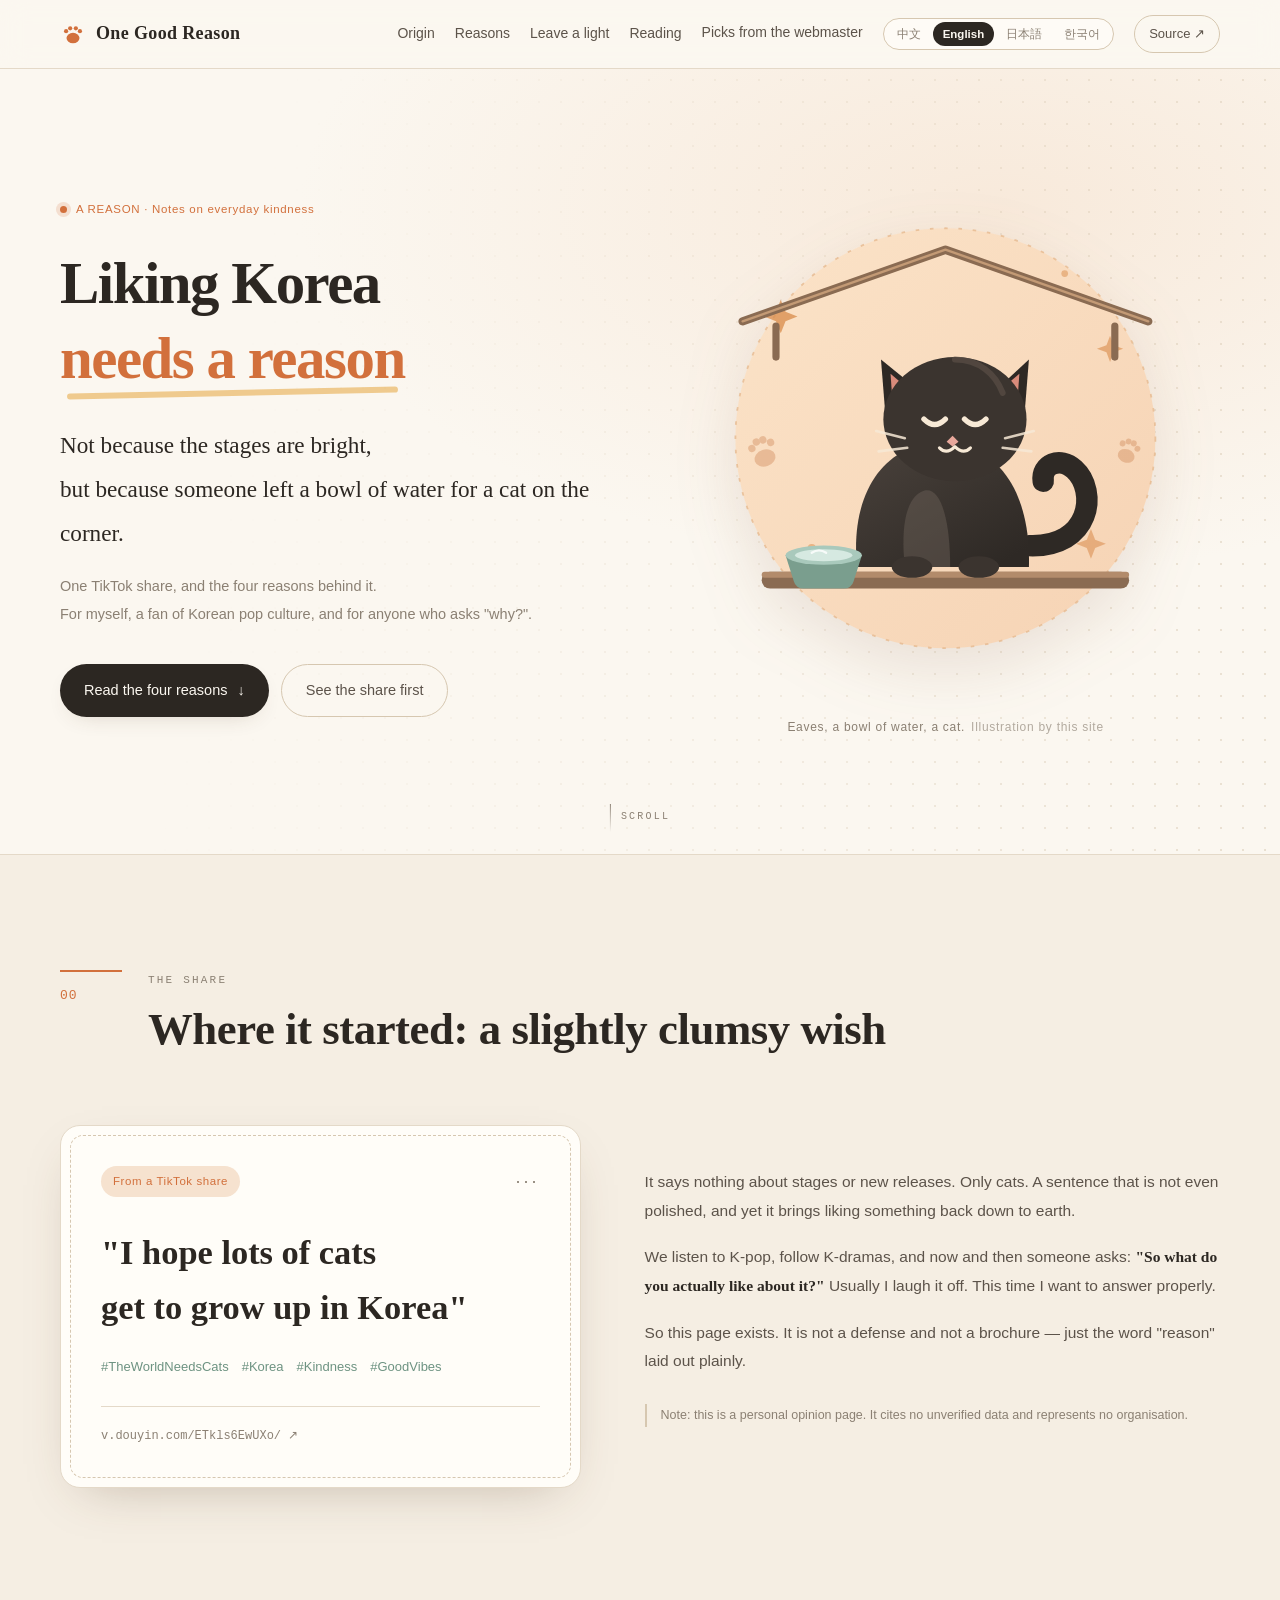
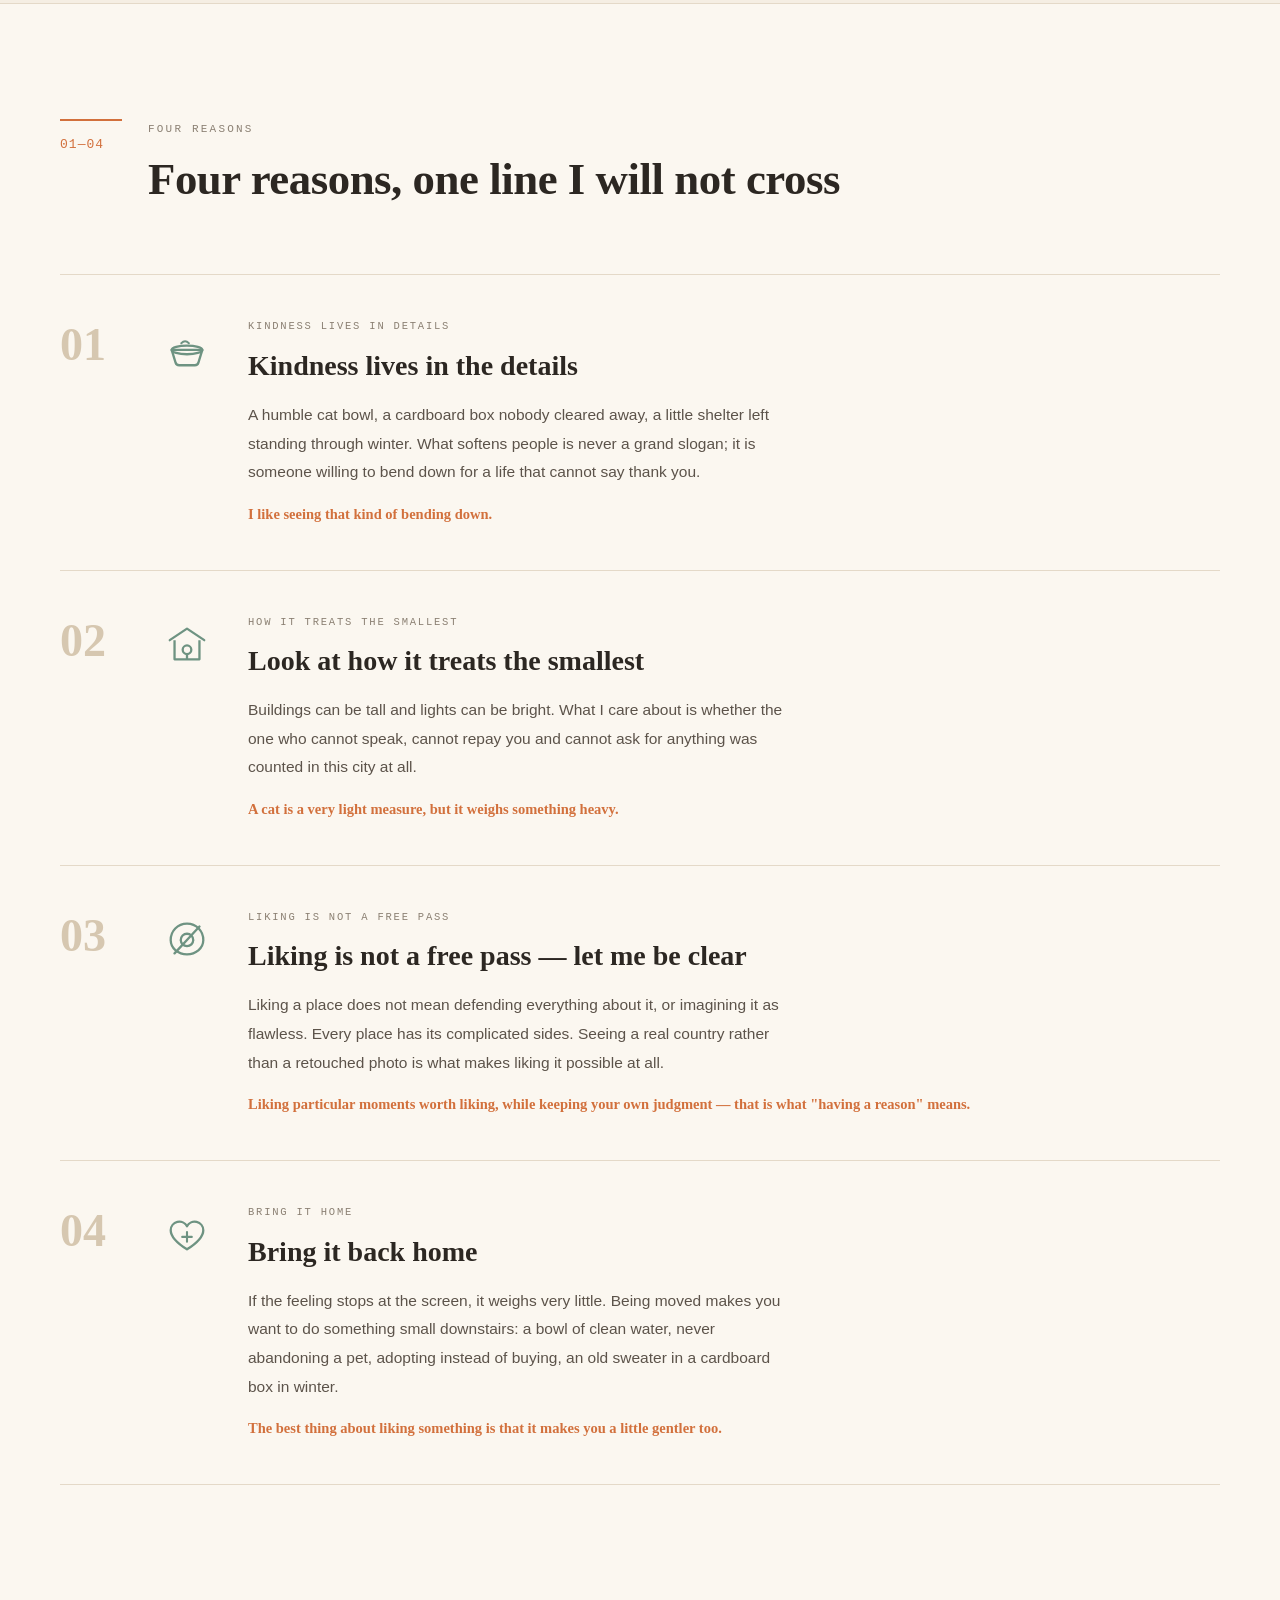
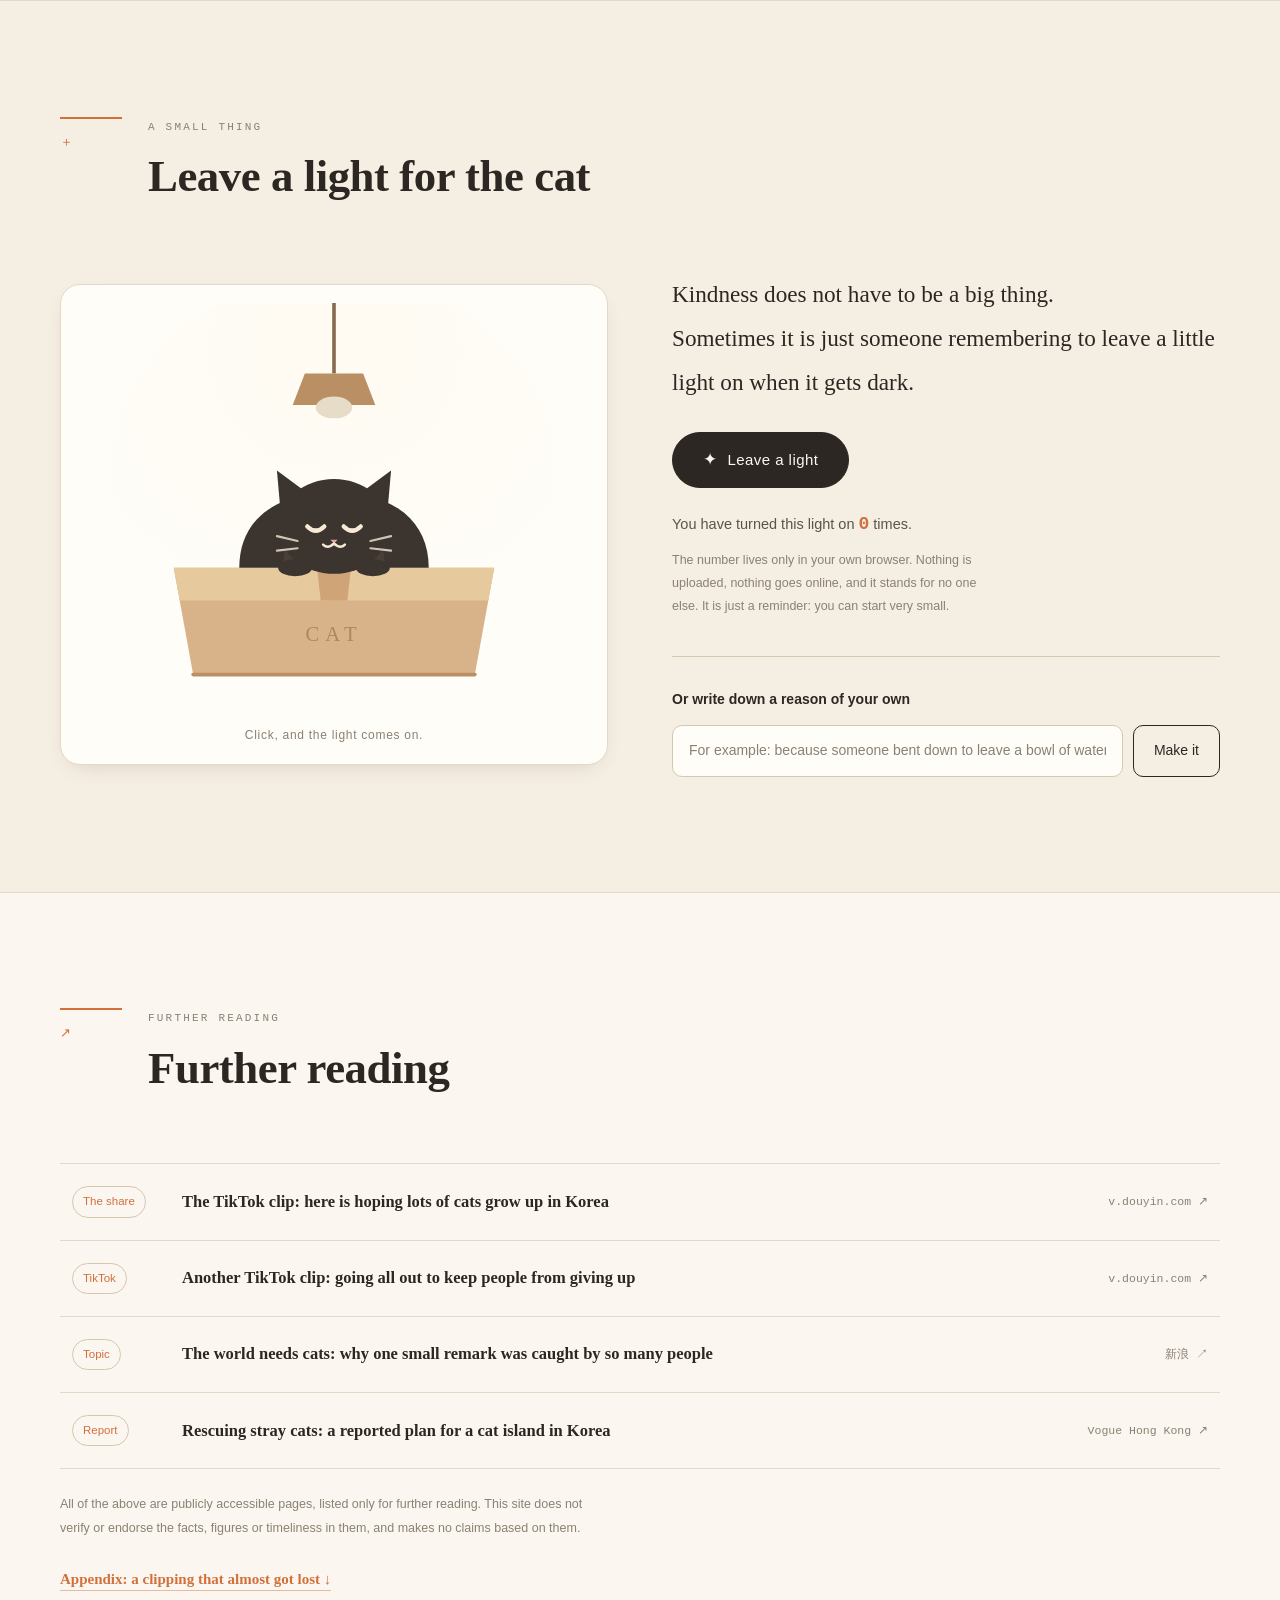
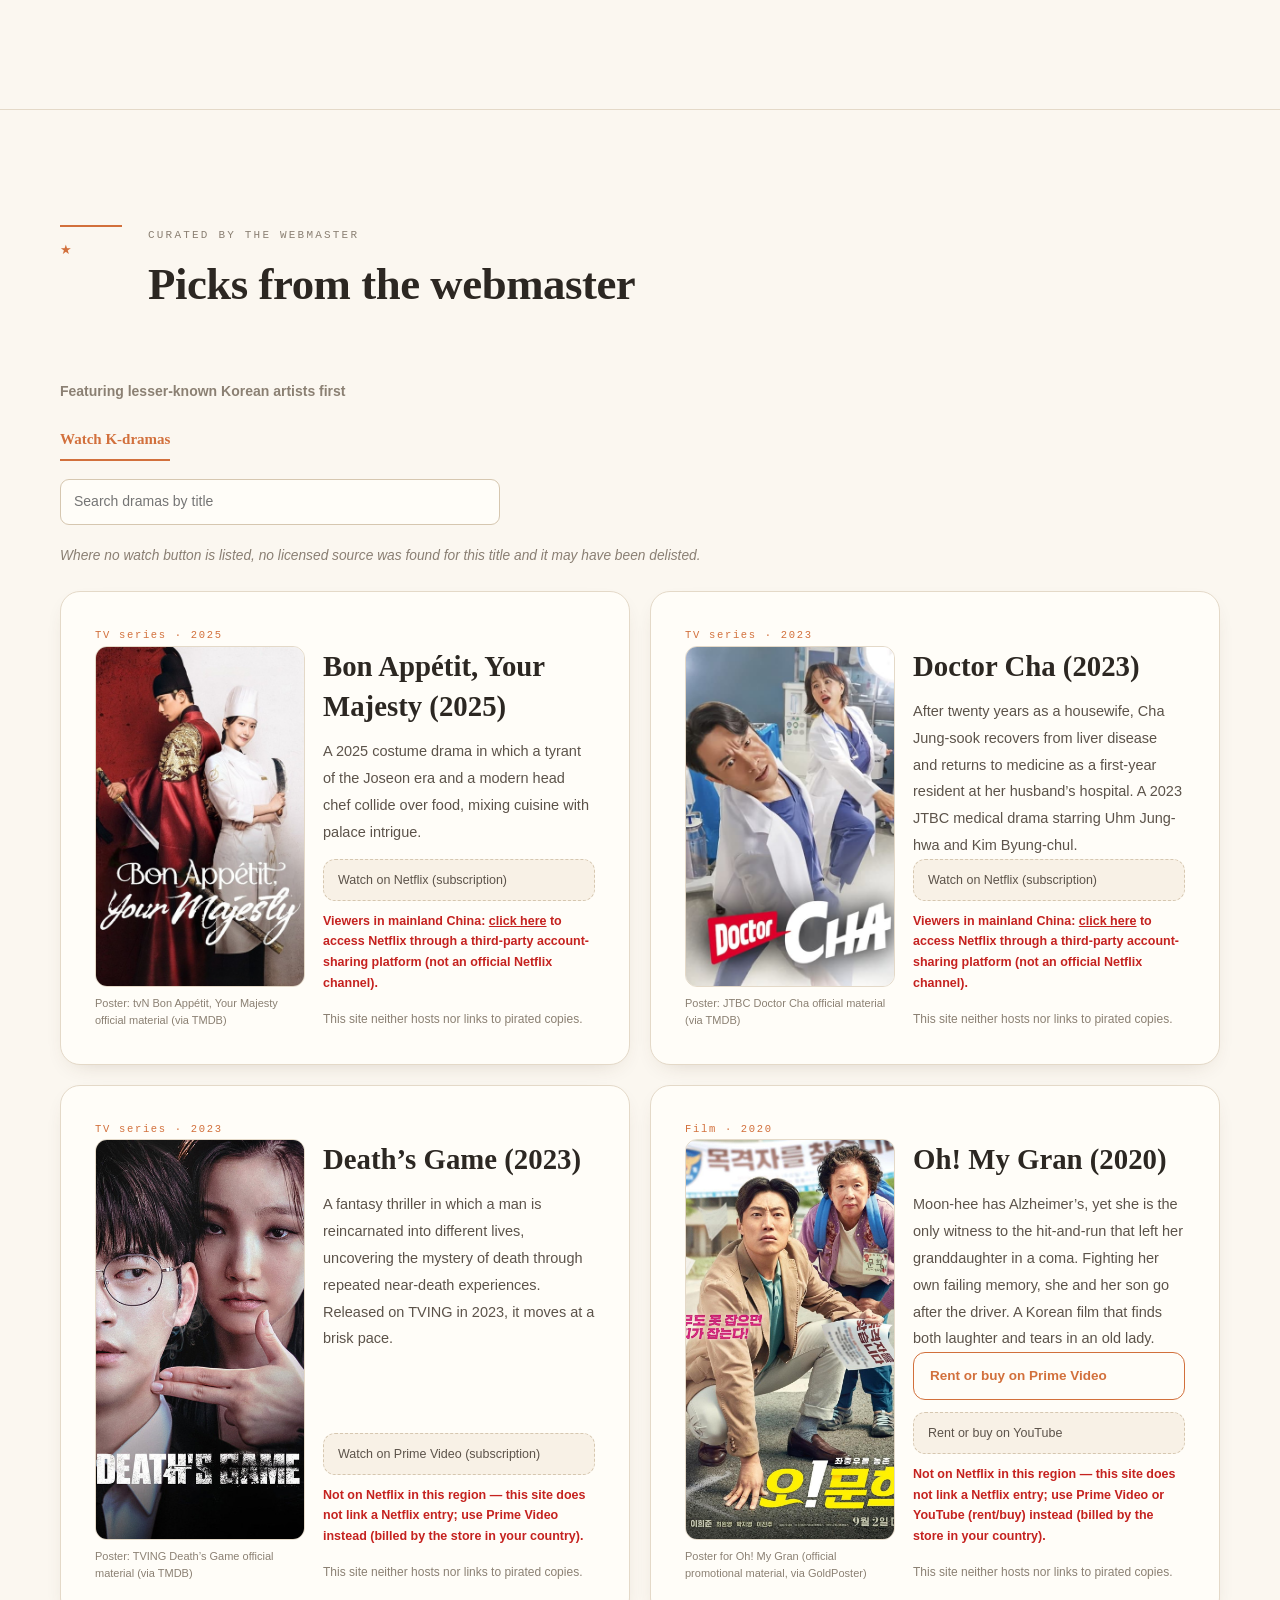
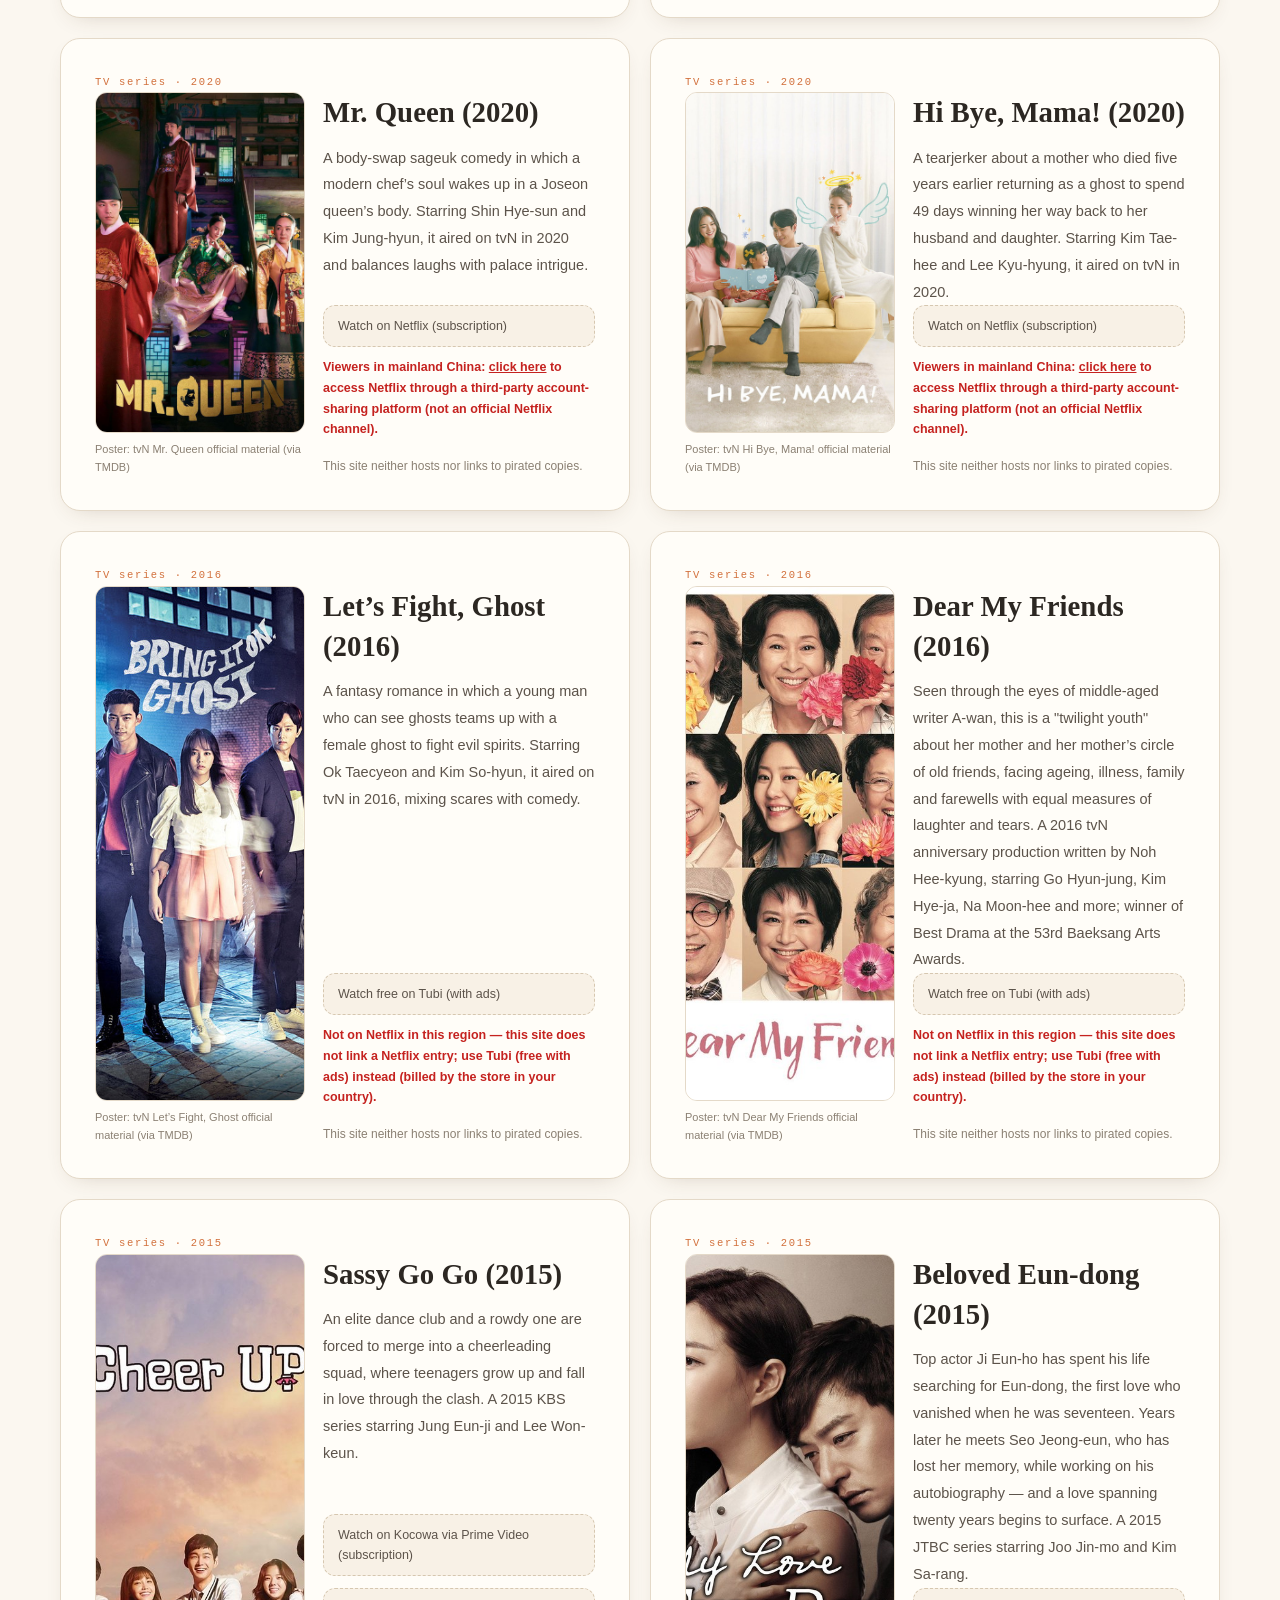
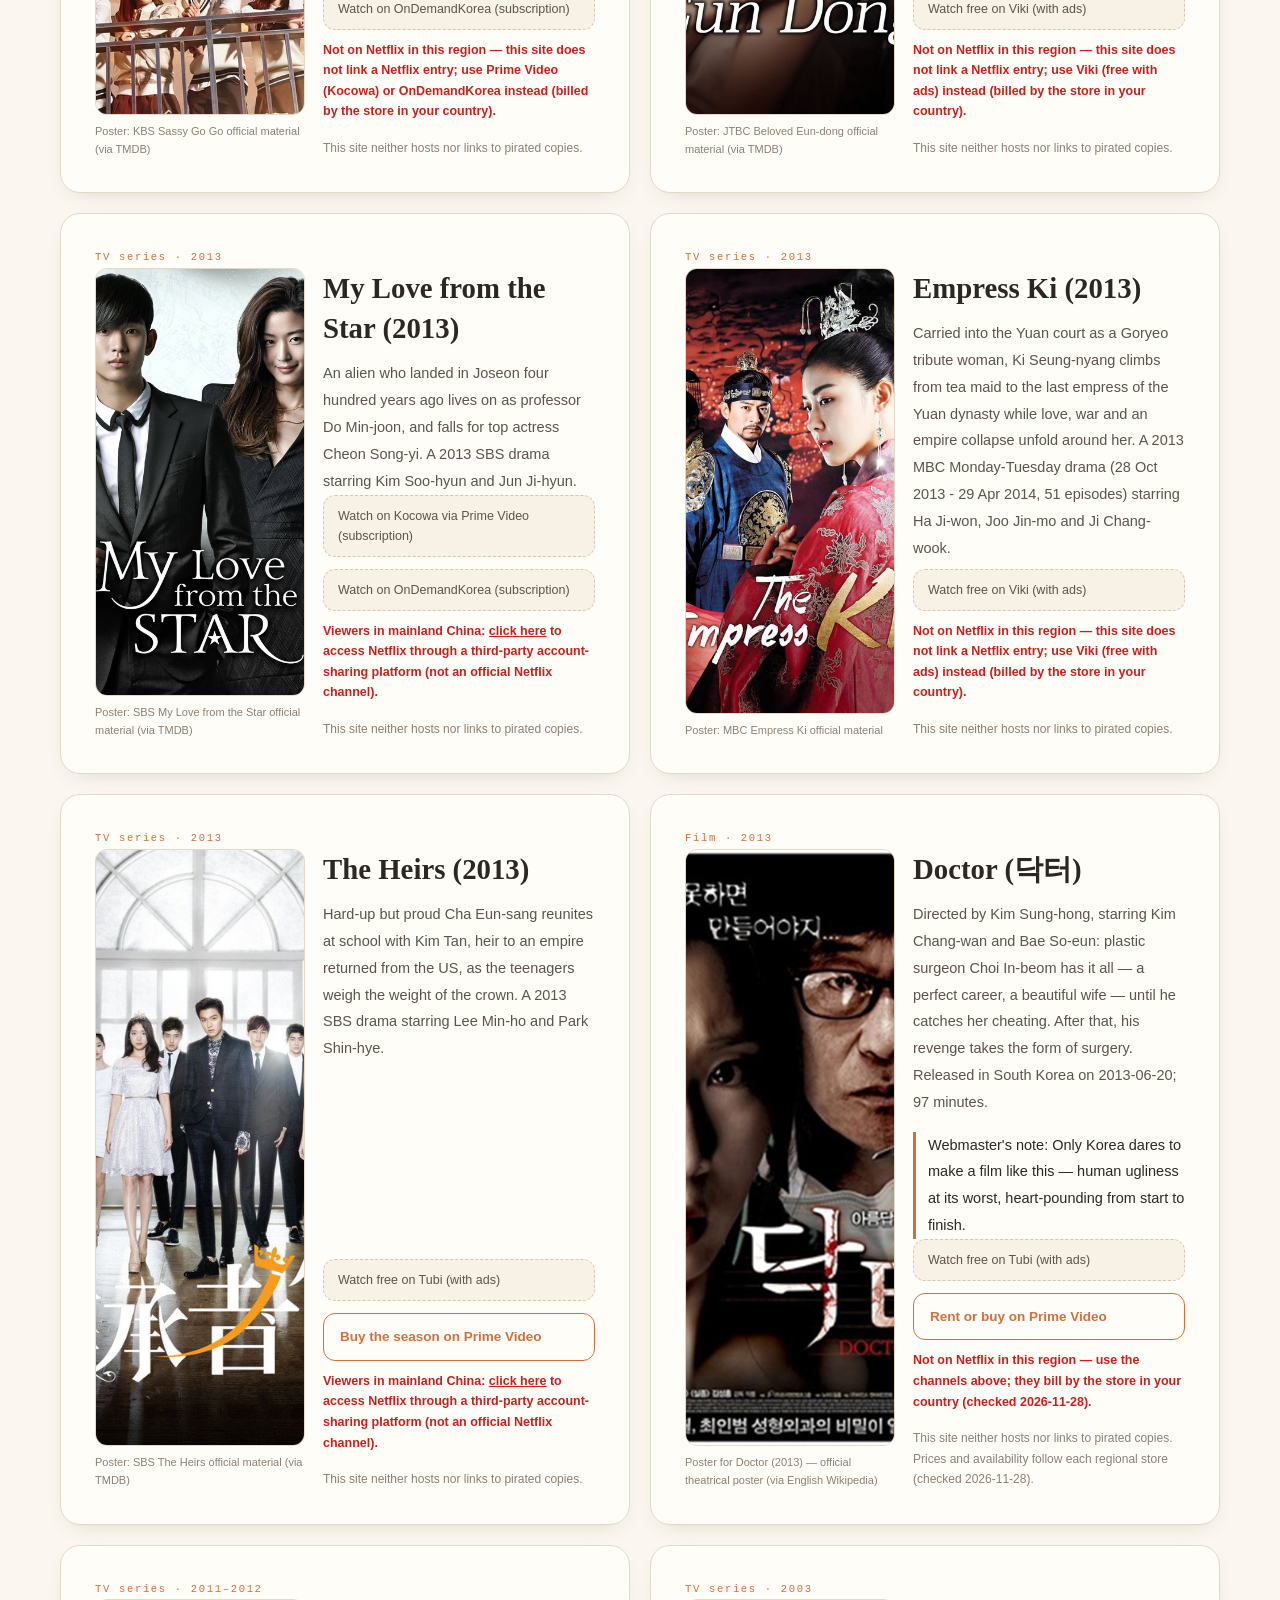
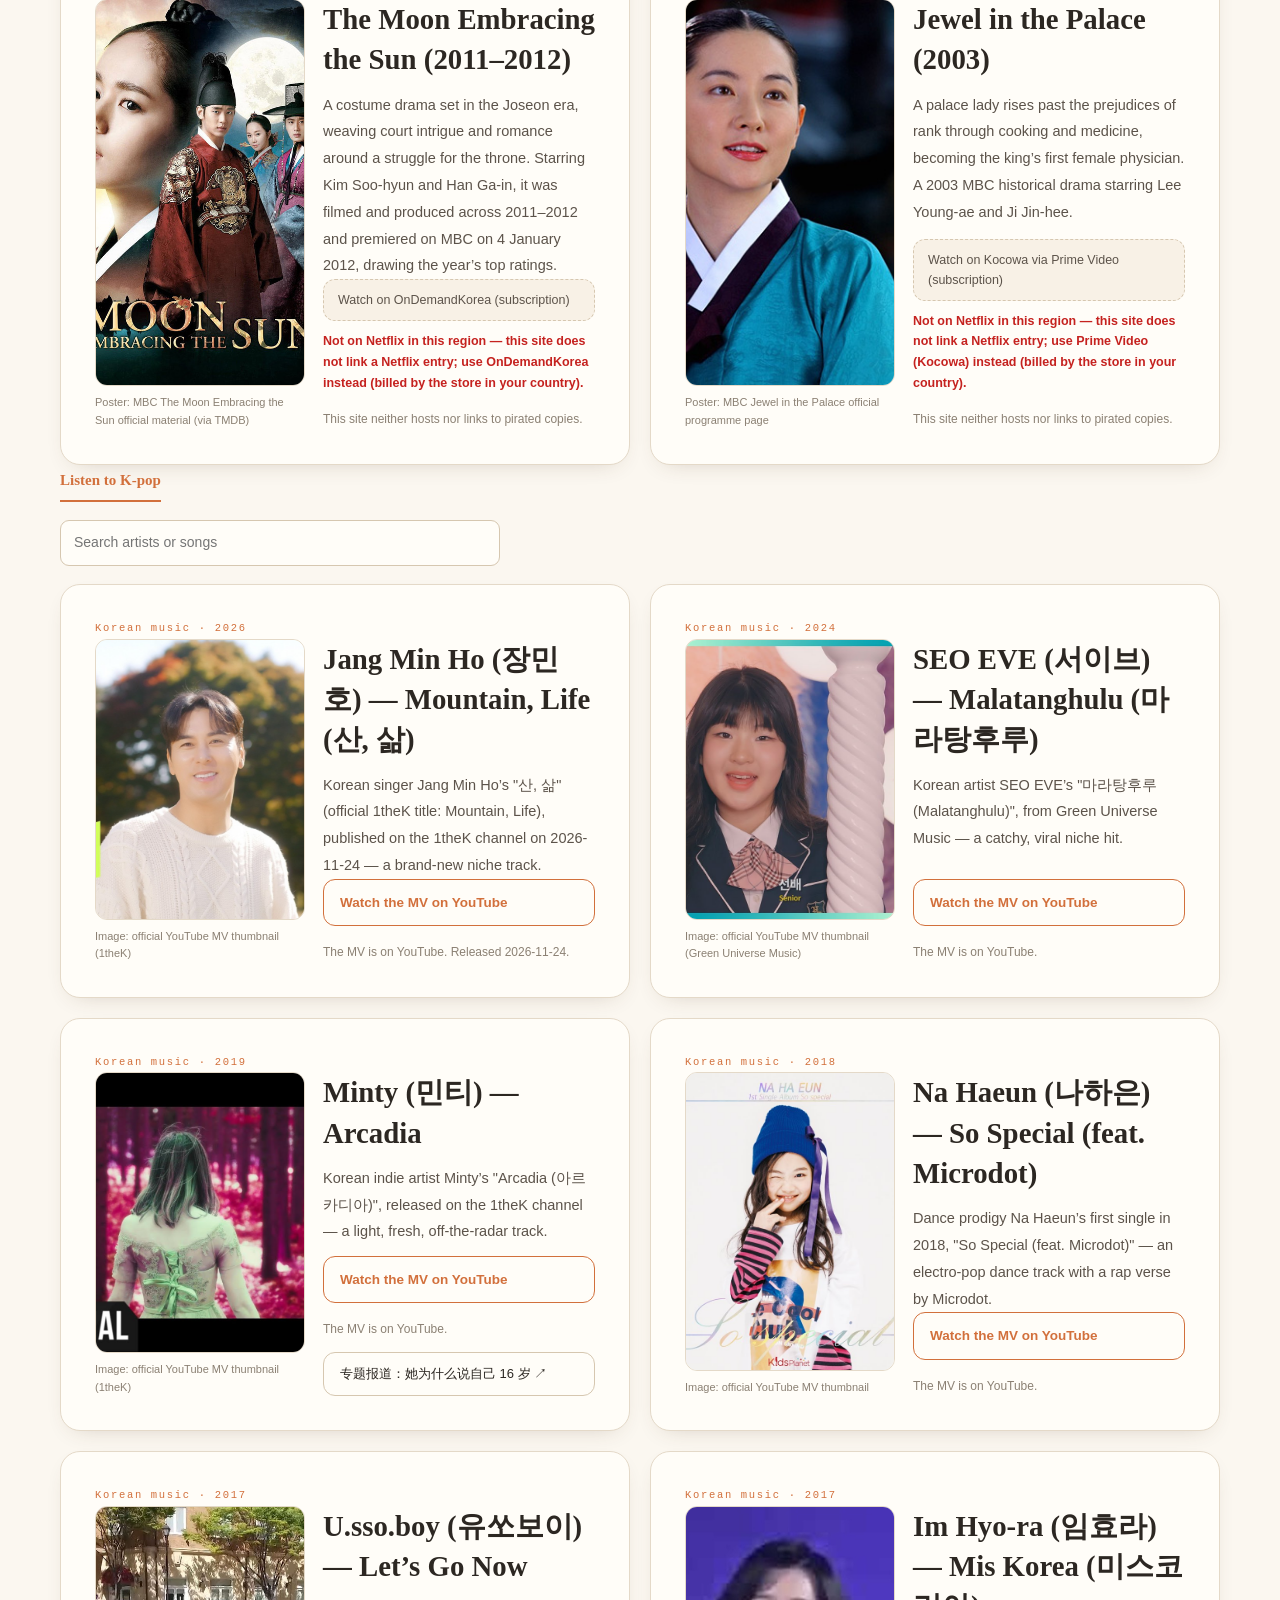
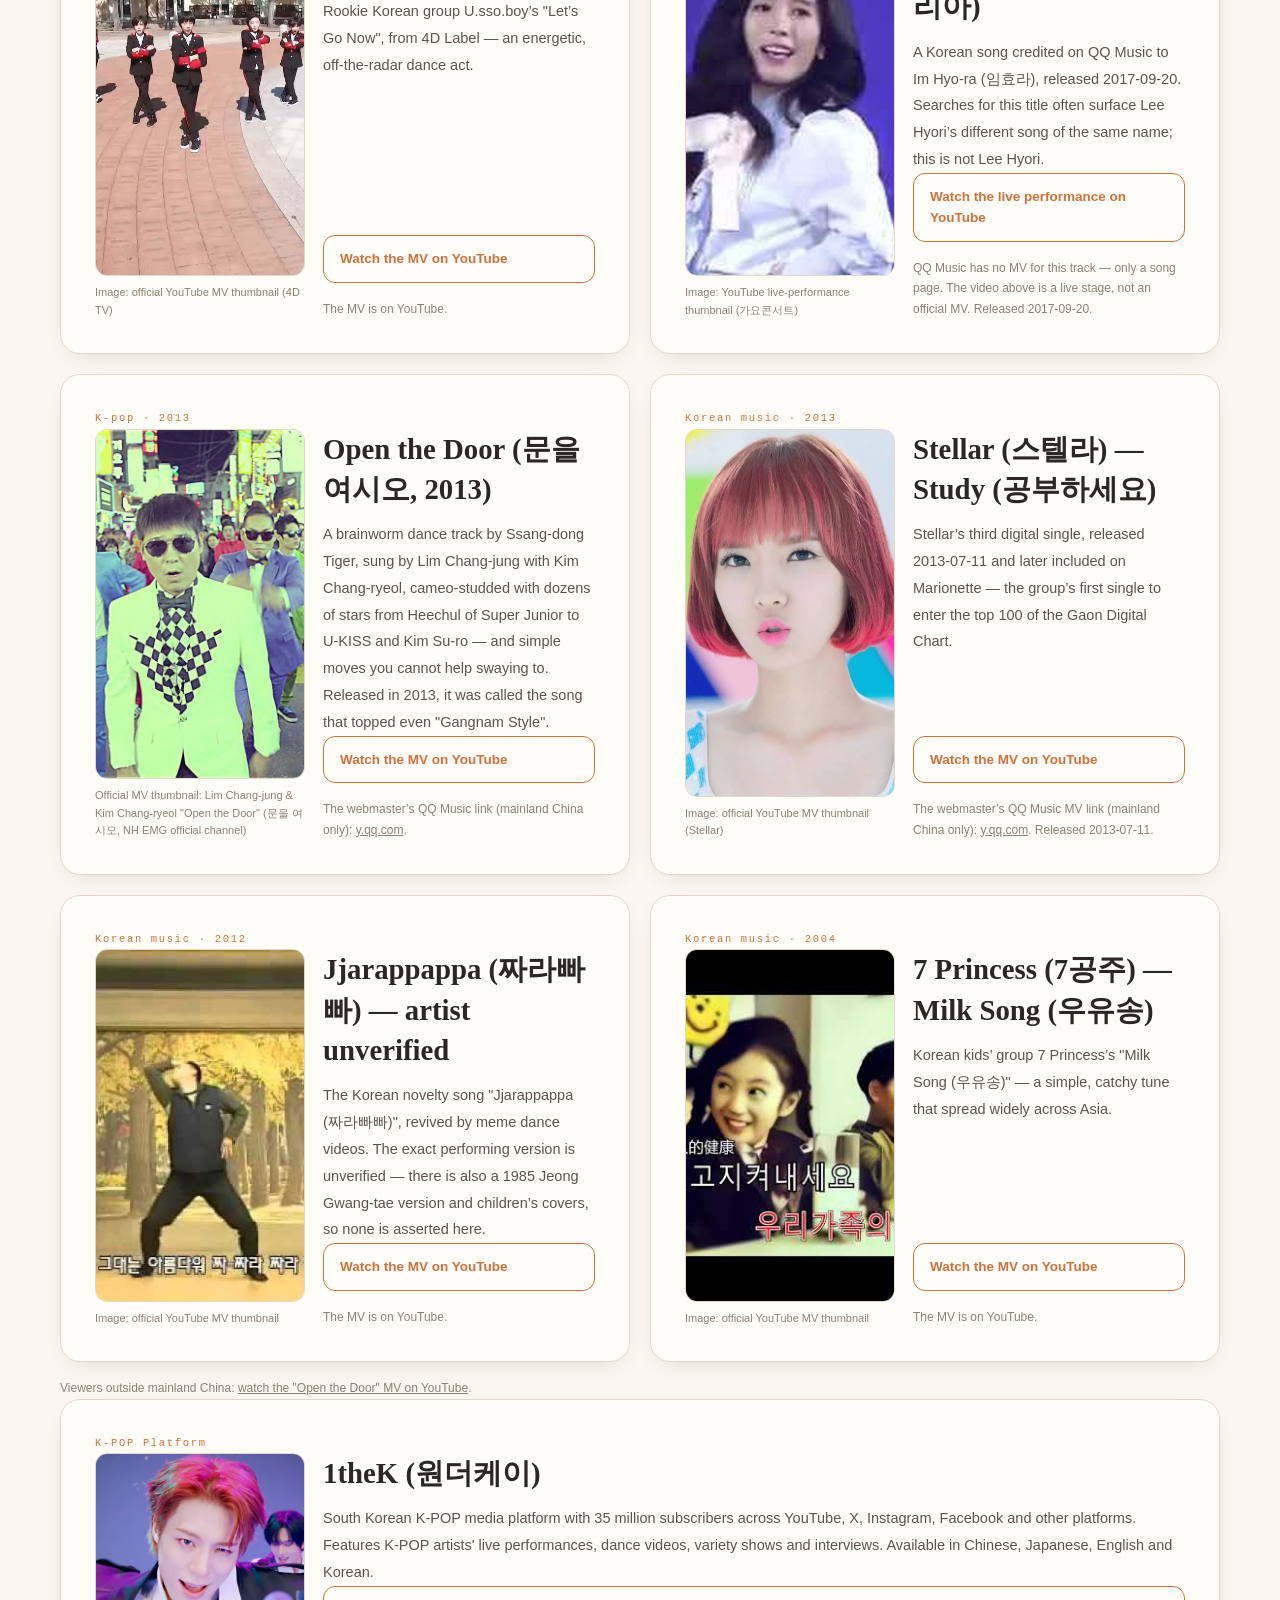
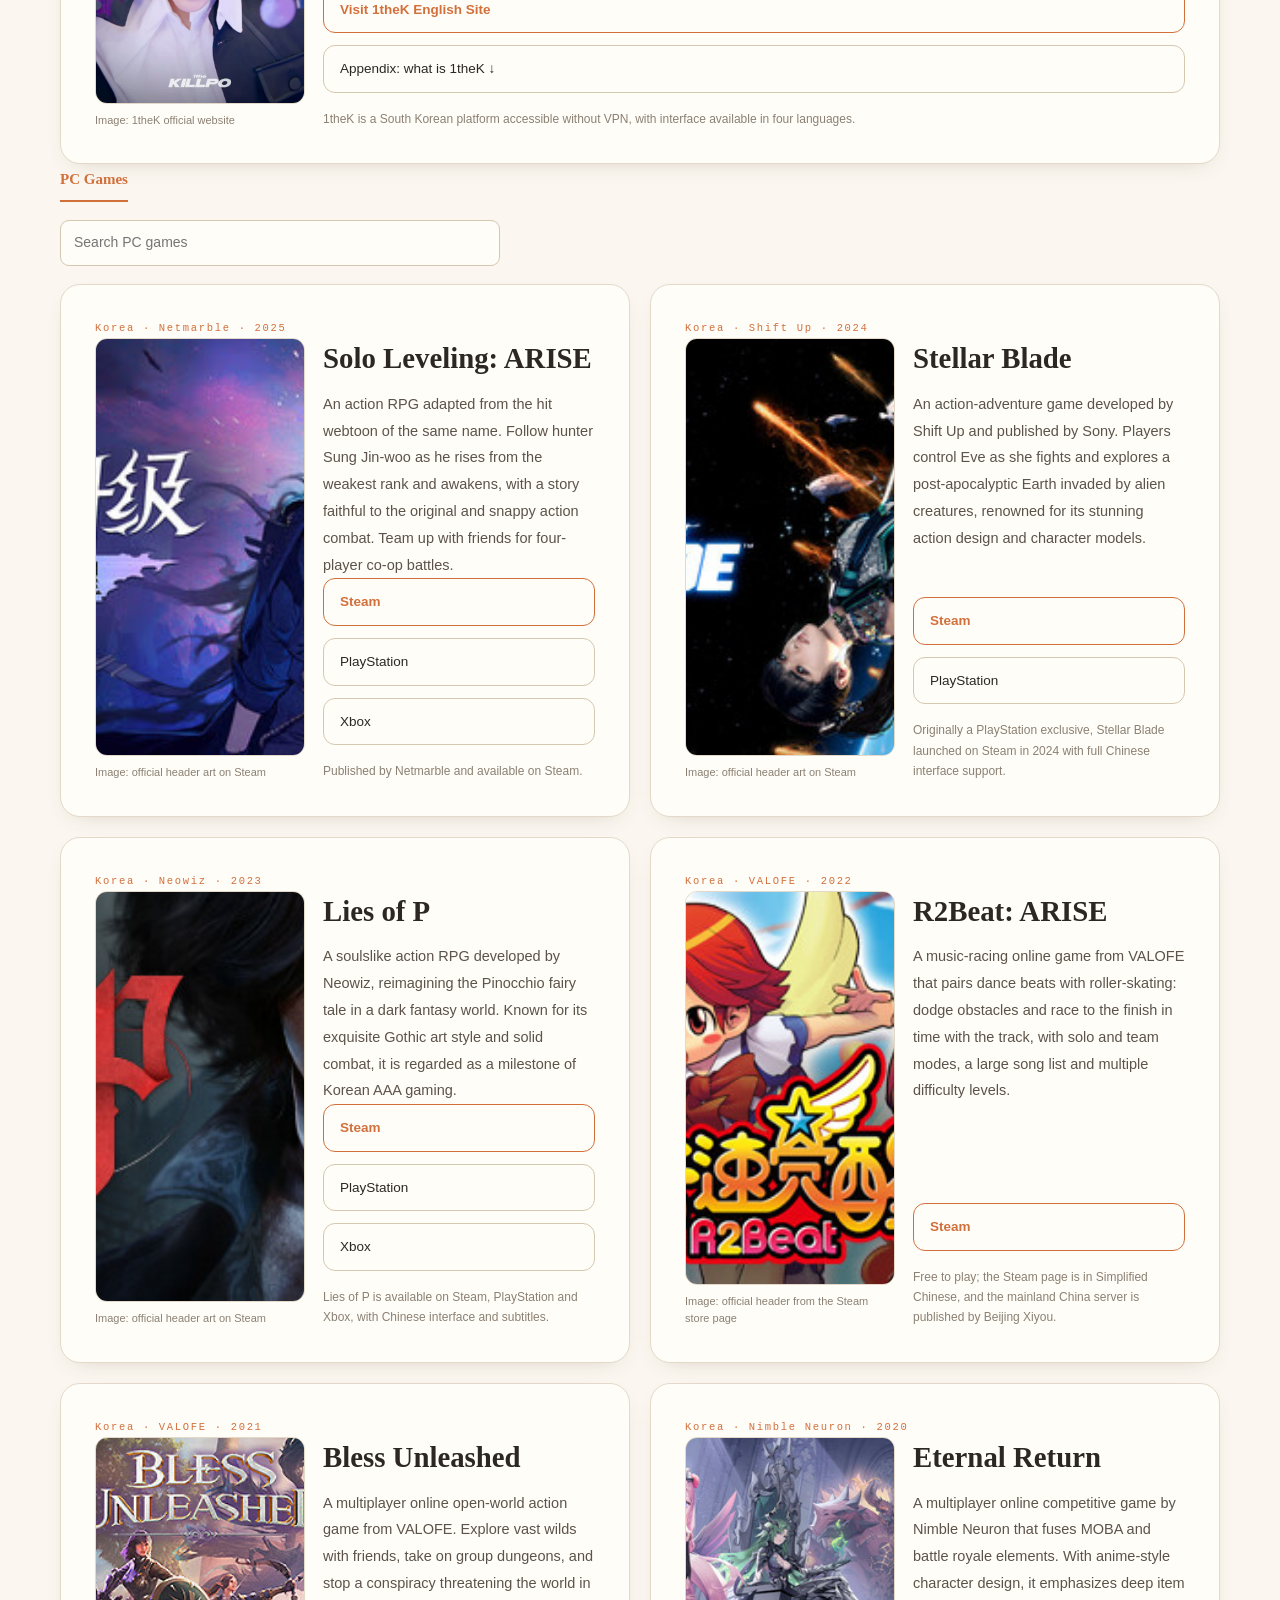
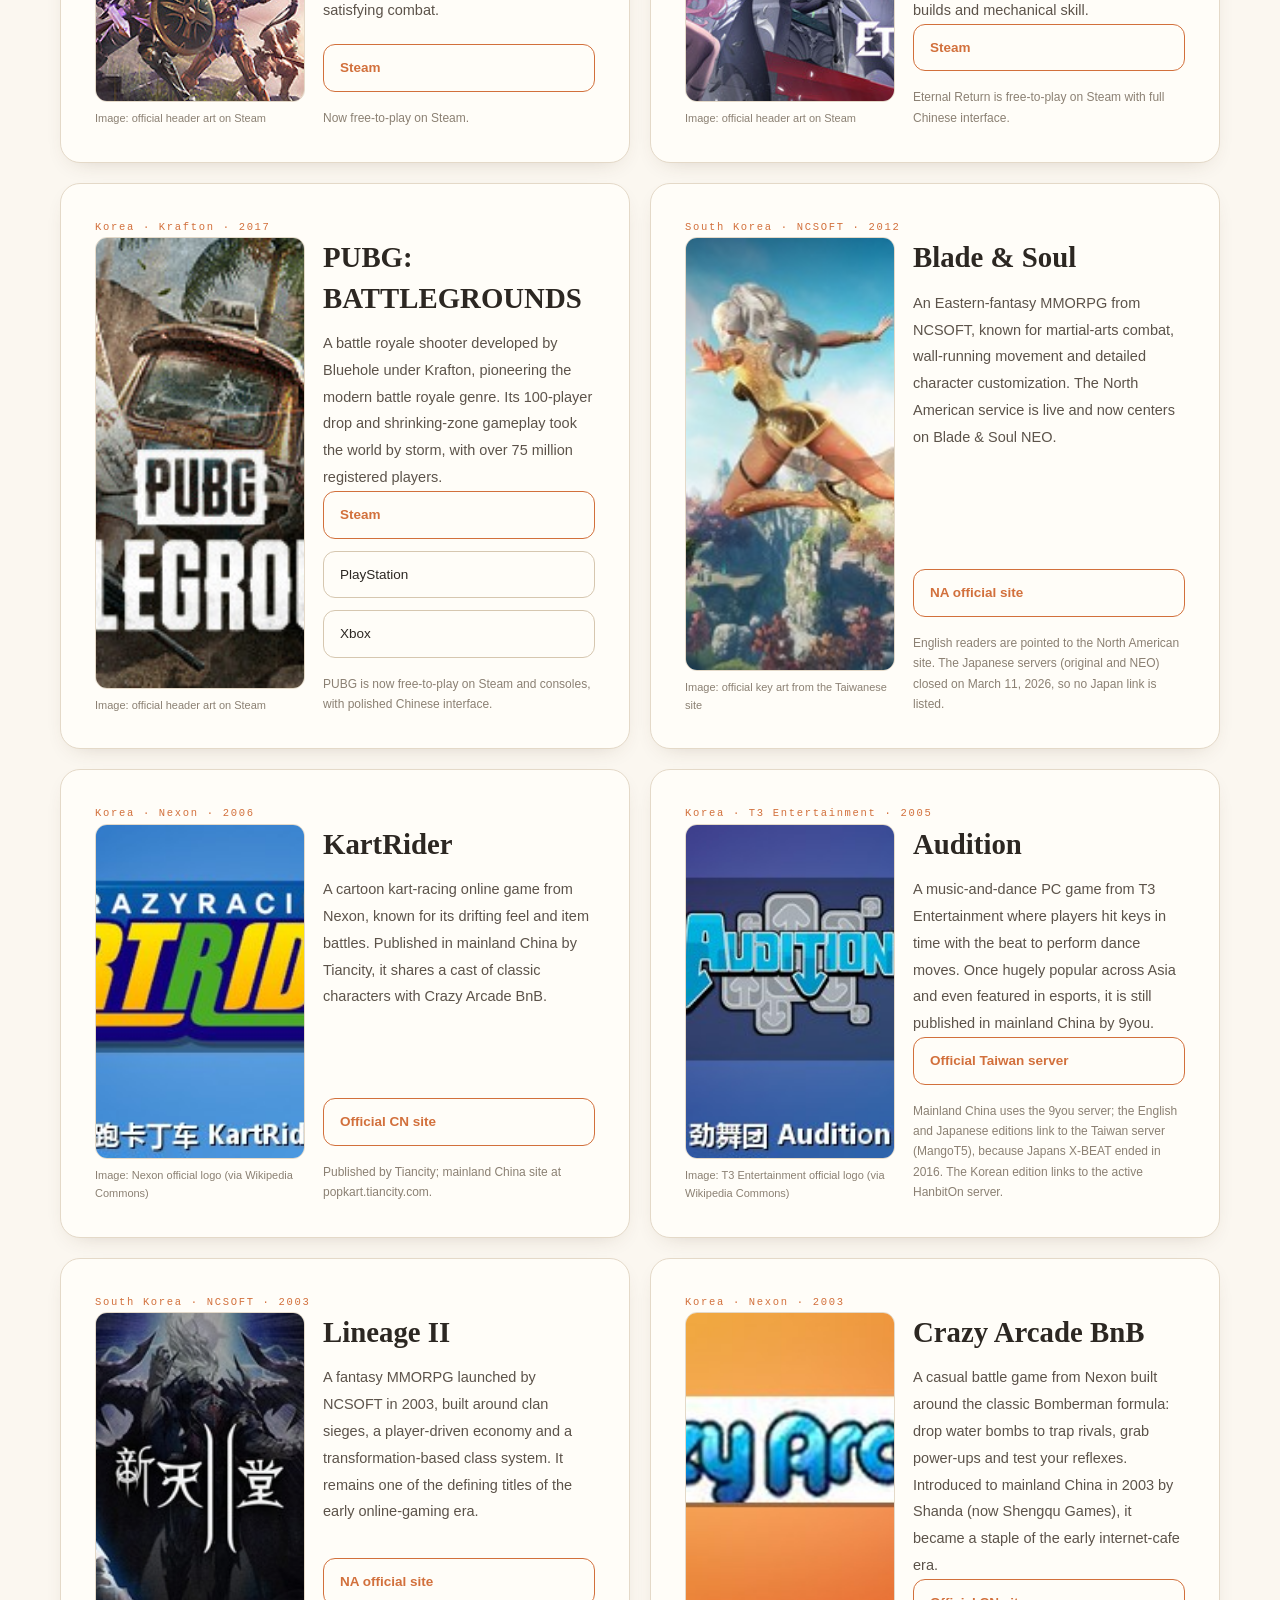
==== en/index.html @ 13f4440a "fix(picks): 查不到 Netflix 的卡按《医生》口径改写——去 aff 入口、红字换本片专属说明" ====
<!DOCTYPE html>
<!-- Generated by scripts/build-i18n.mjs from index.html. Do not edit by hand. -->
<html lang="en">
<head>
<meta charset="UTF-8">
<meta name="viewport" content="width=device-width, initial-scale=1">
<title data-i18n="meta.title">Why I Like Korea: Cats, Kindness and K-pop | One Good Reason</title>
<meta name="description" content="Why do people like Korea? One TikTok share about cats, kindness and K-pop, answered in four reasons — from the corner cat water bowl to the film Oh! My Gran. Liking a place can have a real reason, and still keep its judgment." data-i18n-content="meta.description">
<meta name="theme-color" content="#FBF7F0">
<meta property="og:type" content="website">
<meta property="og:title" content="Liking Korea Needs a Reason" data-i18n-content="meta.ogTitle">
<meta property="og:description" content="Not because the stages are bright, but because someone left a bowl of water for a cat on the corner." data-i18n-content="meta.ogDescription">
<meta property="og:url" content="https://dujeongil-galaxy.github.io/a-reason-for-korea/en/" data-i18n-ogurl>
<meta name="color-scheme" content="light dark">
<link rel="canonical" href="https://dujeongil-galaxy.github.io/a-reason-for-korea/en/" data-canonical>
<link rel="alternate" hreflang="zh" href="https://dujeongil-galaxy.github.io/a-reason-for-korea/">
<link rel="alternate" hreflang="en" href="https://dujeongil-galaxy.github.io/a-reason-for-korea/en/">
<link rel="alternate" hreflang="ja" href="https://dujeongil-galaxy.github.io/a-reason-for-korea/jp/">
<link rel="alternate" hreflang="ko" href="https://dujeongil-galaxy.github.io/a-reason-for-korea/ko/">
<link rel="alternate" hreflang="x-default" href="https://dujeongil-galaxy.github.io/a-reason-for-korea/">
<link rel="icon" href="../favicon.svg" type="image/svg+xml">
<link rel="sitemap" type="application/xml" title="Sitemap" href="/a-reason-for-korea/sitemap.xml">
<script type="application/ld+json" data-i18n="meta.jsonld">{"@context":"https://schema.org","@type":"WebSite","name":"One Good Reason","alternateName":"Why I Like Korea","url":"https://dujeongil-galaxy.github.io/a-reason-for-korea/en/","inLanguage":"en","description":"Why do people like Korea? One TikTok share about cats, kindness and K-pop, answered in four reasons — from the corner cat water bowl to the film Oh! My Gran.","keywords":["why I like Korea","K-pop","cats","kindness","Oh! My Gran"],"author":{"@type":"Organization","name":"One Good Reason"}}</script>
<link rel="stylesheet" href="../assets/styles.css">
<script>document.documentElement.classList.add('js');</script>
<meta name="google-adsense-account" content="ca-pub-5270311938787209">
<script async src="https://pagead2.googlesyndication.com/pagead/js/adsbygoogle.js?client=ca-pub-5270311938787209" crossorigin="anonymous"></script>
</head>
<body data-lang="en">
<a class="skip-link" href="#main" data-i18n="skip">Skip to content</a>

<header class="site-header">
  <div class="wrap header-inner">
    <a class="brand" href="#top" aria-label="Back to top" data-i18n-aria-label="aria.brand">
      <svg class="brand-mark" viewBox="0 0 32 32" aria-hidden="true">
        <ellipse cx="16" cy="21" rx="8" ry="6.4" fill="currentColor"/>
        <circle cx="7.5" cy="12.5" r="2.6" fill="currentColor"/>
        <circle cx="12.5" cy="9" r="2.6" fill="currentColor"/>
        <circle cx="19.5" cy="9" r="2.6" fill="currentColor"/>
        <circle cx="24.5" cy="12.5" r="2.6" fill="currentColor"/>
      </svg>
      <span data-i18n="brand">One Good Reason</span>
    </a>
    <nav class="site-nav" aria-label="Page navigation" data-i18n-aria-label="aria.nav">
      <a href="#origin" data-i18n="nav.origin">Origin</a>
      <a href="#reasons" data-i18n="nav.reasons">Reasons</a>
      <a href="#lamp" data-i18n="nav.lamp">Leave a light</a>
      <a href="#reading" data-i18n="nav.reading">Reading</a>
      <div class="nav-dropdown">
        <a href="#picks" data-i18n="nav.picks">Picks from the webmaster</a>
        <div class="nav-dropdown-menu">
          <a href="#picks-dramas" data-i18n="nav.picks.drama">Watch K-dramas</a>
          <a href="#picks-kpop" data-i18n="nav.picks.kpop">Listen to K-pop</a>
          <a href="#picks-pc-games" data-i18n="nav.picks.game">Play games</a>
          <a href="#picks-learn" data-i18n="nav.picks.learn">Learn Korean</a>
        </div>
      </div>
    </nav>
    <button class="nav-toggle" type="button" aria-expanded="false" aria-controls="mobile-nav" aria-label="Open the navigation menu" data-i18n-aria-label="aria.navToggle">
      <span class="nav-toggle-bars" aria-hidden="true"><i></i><i></i><i></i></span>
      <span class="nav-toggle-text" data-i18n="nav.toggle">Menu</span>
    </button>
    <div class="lang-switch" role="group" aria-label="Language" data-i18n-aria-label="aria.langSwitch">
      <a data-lang-link="zh" href="../" lang="zh"><span class="lang-long">中文</span><span class="lang-short" aria-hidden="true">CN</span></a>
      <a data-lang-link="en" href="../en/" lang="en" class="is-current" aria-current="page"><span class="lang-long">English</span><span class="lang-short" aria-hidden="true">EN</span></a>
      <a data-lang-link="jp" href="../jp/" lang="ja"><span class="lang-long">日本語</span><span class="lang-short" aria-hidden="true">JP</span></a>
      <a data-lang-link="ko" href="../ko/" lang="ko"><span class="lang-long">한국어</span><span class="lang-short" aria-hidden="true">KR</span></a>
    </div>
    <a class="header-repo" href="https://github.com/dujeongil-galaxy/a-reason-for-korea" target="_blank" rel="noopener noreferrer" aria-label="View source on GitHub (opens in a new tab)" data-i18n-aria-label="aria.repo" data-i18n="repo">Source <span aria-hidden="true">↗</span></a>
  </div>
  <!-- 手机端导航：一级=菜单键 · 二级=导航项 · 三级=站长推荐子项（从左侧展开） -->
  <div class="mobile-nav" id="mobile-nav" hidden>
    <div class="wrap mobile-nav-stack">
      <nav class="mobile-nav-pane mobile-nav-pane-main" aria-label="Page navigation" data-i18n-aria-label="aria.navMobile">
        <a class="mobile-nav-item" href="#origin" data-i18n="nav.origin">Origin</a>
        <a class="mobile-nav-item" href="#reasons" data-i18n="nav.reasons">Reasons</a>
        <a class="mobile-nav-item" href="#lamp" data-i18n="nav.lamp">Leave a light</a>
        <a class="mobile-nav-item" href="#reading" data-i18n="nav.reading">Reading</a>
        <button class="mobile-nav-item mobile-nav-parent" type="button" aria-expanded="false" aria-controls="mobile-nav-picks">
          <span data-i18n="nav.picks">Picks from the webmaster</span>
          <span class="mobile-nav-caret" aria-hidden="true"></span>
        </button>
      </nav>
      <nav class="mobile-nav-pane mobile-nav-pane-sub" id="mobile-nav-picks" aria-label="Picks from the webmaster" data-i18n-aria-label="aria.navPicks" hidden>
        <button class="mobile-nav-back" type="button">
          <span class="mobile-nav-back-arrow" aria-hidden="true"></span>
          <span data-i18n="nav.back">Back</span>
        </button>
        <a class="mobile-nav-item mobile-nav-subitem" href="#picks-dramas" data-i18n="nav.picks.drama">Watch K-dramas</a>
        <a class="mobile-nav-item mobile-nav-subitem" href="#picks-kpop" data-i18n="nav.picks.kpop">Listen to K-pop</a>
        <a class="mobile-nav-item mobile-nav-subitem" href="#picks-pc-games" data-i18n="nav.picks.game">Play games</a>
        <a class="mobile-nav-item mobile-nav-subitem" href="#picks-learn" data-i18n="nav.picks.learn">Learn Korean</a>
      </nav>
    </div>
  </div>
</header>

<main id="main">
  <section class="hero" id="top">
    <div class="hero-grain" aria-hidden="true"></div>
    <div class="wrap hero-inner">
      <div class="hero-copy">
        <p class="eyebrow"><span class="eyebrow-dot" aria-hidden="true"></span><span data-i18n="hero.eyebrow">A REASON · Notes on everyday kindness</span></p>
        <h1 data-i18n="hero.title">Liking Korea<br><em>needs a reason</em></h1>
        <p class="hero-lede" data-i18n="hero.lede">Not because the stages are bright,<br>but because someone left a bowl of water for a cat on the corner.</p>
        <p class="hero-sub" data-i18n="hero.sub">One TikTok share, and the four reasons behind it.<br class="only-wide">For myself, a fan of Korean pop culture, and for anyone who asks "why?".</p>
        <div class="hero-actions">
          <a class="btn btn-primary" href="#reasons" data-i18n="hero.cta1">Read the four reasons <span aria-hidden="true">↓</span></a>
          <a class="btn btn-ghost" href="#origin" data-i18n="hero.cta2">See the share first</a>
        </div>
      </div>

      <figure class="hero-art" aria-label="Illustration: a cat sitting under the eaves, with a bowl of water" data-i18n-aria-label="aria.heroArt" role="img">
        <svg viewBox="0 0 460 460" class="cat-scene" aria-hidden="true">
          <defs>
            <linearGradient id="skyGlow" x1="0" y1="0" x2="1" y2="1">
              <stop offset="0%" stop-color="#FBE3C8"/>
              <stop offset="100%" stop-color="#F6D3B4"/>
            </linearGradient>
            <linearGradient id="catBody" x1="0" y1="0" x2="0.8" y2="1">
              <stop offset="0%" stop-color="#4A423C"/>
              <stop offset="100%" stop-color="#2E2925"/>
            </linearGradient>
          </defs>

          <circle cx="230" cy="224" r="176" fill="url(#skyGlow)"/>
          <circle cx="230" cy="224" r="176" fill="none" stroke="#E7B98F" stroke-width="1.5" stroke-dasharray="3 9" opacity=".8"/>

          <g class="sparkles" fill="#D98B4A">
            <path d="M92 108 l4 10 10 4 -10 4 -4 10 -4 -10 -10 -4 10 -4z" opacity=".75"/>
            <path d="M368 138 l3 8 8 3 -8 3 -3 8 -3 -8 -8 -3 8 -3z" opacity=".6"/>
            <path d="M352 300 l3.5 9 9 3.5 -9 3.5 -3.5 9 -3.5 -9 -9 -3.5 9 -3.5z" opacity=".55"/>
            <circle cx="118" cy="316" r="3.4" opacity=".5"/>
            <circle cx="330" cy="86" r="2.8" opacity=".5"/>
          </g>

          <g class="paw-deco" fill="#C87844" opacity=".34">
            <g transform="translate(76,232) rotate(-18)">
              <ellipse cx="0" cy="9" rx="9" ry="7"/><circle cx="-8" cy="-2" r="3.1"/><circle cx="-2.8" cy="-6" r="3.1"/><circle cx="3" cy="-6" r="3.1"/><circle cx="8.5" cy="-2" r="3.1"/>
            </g>
            <g transform="translate(384,232) rotate(20) scale(.8)">
              <ellipse cx="0" cy="9" rx="9" ry="7"/><circle cx="-8" cy="-2" r="3.1"/><circle cx="-2.8" cy="-6" r="3.1"/><circle cx="3" cy="-6" r="3.1"/><circle cx="8.5" cy="-2" r="3.1"/>
            </g>
          </g>

          <!-- eaves -->
          <path d="M60 126 L230 66 L400 126" fill="none" stroke="#8A6B52" stroke-width="7" stroke-linecap="round" stroke-linejoin="round"/>
          <path d="M60 126 L230 66 L400 126" fill="none" stroke="#C39A75" stroke-width="2" stroke-linecap="round" stroke-linejoin="round"/>
          <path d="M88 130 L88 156 M372 130 L372 156" stroke="#8A6B52" stroke-width="6" stroke-linecap="round"/>

          <!-- ledge -->
          <rect x="76" y="336" width="308" height="14" rx="7" fill="#8A6B52"/>
          <rect x="76" y="336" width="308" height="5" rx="2.5" fill="#B28B6B"/>

          <!-- tail -->
          <path class="cat-tail" d="M300 314 C352 316 358 268 338 250 C326 239 310 246 312 260" fill="none" stroke="#2E2925" stroke-width="18" stroke-linecap="round"/>

          <!-- cat body -->
          <path d="M156 332 C150 276 174 232 220 228 C268 224 302 262 300 332 Z" fill="url(#catBody)"/>
          <path d="M196 332 C192 296 198 272 212 268 C226 264 234 292 234 332 Z" fill="#6E625A" opacity=".45"/>

          <!-- cat head -->
          <g class="cat-head">
            <path d="M180 208 L176 158 L208 184 Z" fill="#2E2925"/>
            <path d="M186 198 L184 170 L204 187 Z" fill="#D98B7B"/>
            <path d="M272 184 L300 158 L296 208 Z" fill="#2E2925"/>
            <path d="M272 187 L292 170 L290 198 Z" fill="#D98B7B"/>
            <ellipse cx="238" cy="208" rx="60" ry="52" fill="#3B342F"/>
            <path d="M238 158 C258 158 272 170 278 186" fill="none" stroke="#5A4F47" stroke-width="5" stroke-linecap="round" opacity=".7"/>
            <path class="eyes-closed" d="M212 208 q9 9 18 0 M246 208 q9 9 18 0" fill="none" stroke="#F7E9D6" stroke-width="4.5" stroke-linecap="round"/>
            <path d="M236 222 l5 5 -5 4 -5 -4 z" fill="#E8A79B"/>
            <path d="M238 231 q-7 7 -13 1 M238 231 q7 7 13 1" fill="none" stroke="#F7E9D6" stroke-width="2.6" stroke-linecap="round"/>
            <path d="M196 224 l-24 -6 M198 232 l-24 3 M280 224 l24 -6 M278 232 l24 3" stroke="#F7E9D6" stroke-width="2.2" stroke-linecap="round" opacity=".85"/>
          </g>

          <!-- paws -->
          <ellipse cx="202" cy="332" rx="17" ry="9" fill="#3B342F"/>
          <ellipse cx="258" cy="332" rx="17" ry="9" fill="#3B342F"/>

          <!-- water bowl -->
          <g>
            <path d="M96 322 h64 l-7 22 a8 8 0 0 1 -8 6 h-34 a8 8 0 0 1 -8 -6 z" fill="#7A9E8E"/>
            <ellipse cx="128" cy="322" rx="32" ry="8" fill="#A9C9BC"/>
            <ellipse cx="128" cy="322" rx="24" ry="5" fill="#D6E9E1"/>
            <path d="M118 320 q6 -4 12 0" fill="none" stroke="#FFFFFF" stroke-width="2" stroke-linecap="round" opacity=".8"/>
          </g>
        </svg>
        <figcaption data-i18n="hero.caption">Eaves, a bowl of water, a cat.<span>Illustration by this site</span></figcaption>
      </figure>
    </div>
    <div class="scroll-hint" aria-hidden="true"><span class="scroll-line"></span><span data-i18n="scroll.hint">SCROLL</span></div>
  </section>

  <section class="section origin" id="origin">
    <div class="wrap">
      <div class="section-head reveal">
        <span class="section-no">00</span>
        <div>
          <p class="section-kicker" data-i18n="origin.kicker">THE SHARE</p>
          <h2 data-i18n="origin.head">Where it started: a slightly clumsy wish</h2>
        </div>
      </div>
      <div class="origin-grid">
        <blockquote class="share-card reveal">
          <div class="share-card-top">
            <span class="share-badge" data-i18n="origin.badge">From a TikTok share</span>
            <span class="share-dots" aria-hidden="true">···</span>
          </div>
          <p class="share-quote" data-i18n="origin.quote">"I hope lots of cats<br>get to grow up in Korea"</p>
          <p class="share-tags" data-i18n="origin.tags">#TheWorldNeedsCats　#Korea　#Kindness　#GoodVibes</p>
          <a class="share-link" href="https://v.douyin.com/ETkls6EwUXo/" target="_blank" rel="noopener noreferrer">v.douyin.com/ETkls6EwUXo/ <span aria-hidden="true">↗</span></a>
        </blockquote>
        <div class="origin-text reveal">
          <p data-i18n="origin.p1">It says nothing about stages or new releases. Only cats. A sentence that is not even polished, and yet it brings liking something back down to earth.</p>
          <p data-i18n="origin.p2">We listen to K-pop, follow K-dramas, and now and then someone asks: <em>"So what do you actually like about it?"</em> Usually I laugh it off. This time I want to answer properly.</p>
          <p data-i18n="origin.p3">So this page exists. It is not a defense and not a brochure — just the word "reason" laid out plainly.</p>
          <p class="origin-note" data-i18n="origin.note">Note: this is a personal opinion page. It cites no unverified data and represents no organisation.</p>
        </div>
      </div>
    </div>
  </section>

  <section class="section reasons" id="reasons">
    <div class="wrap">
      <div class="section-head reveal">
        <span class="section-no">01—04</span>
        <div>
          <p class="section-kicker" data-i18n="reasons.kicker">FOUR REASONS</p>
          <h2 data-i18n="reasons.head">Four reasons, one line I will not cross</h2>
        </div>
      </div>

      <ol class="reason-list">
        <li class="reason reveal">
          <div class="reason-index" aria-hidden="true">01</div>
          <div class="reason-icon" aria-hidden="true">
            <svg viewBox="0 0 48 48"><path d="M8 26h32l-4 13a4 4 0 0 1-4 3H16a4 4 0 0 1-4-3z" fill="none" stroke="currentColor" stroke-width="2.4" stroke-linejoin="round"/><ellipse cx="24" cy="26" rx="16" ry="4.5" fill="none" stroke="currentColor" stroke-width="2.4"/><path d="M18 19q4-4 8 0" fill="none" stroke="currentColor" stroke-width="2" stroke-linecap="round"/></svg>
          </div>
          <div class="reason-body">
            <p class="reason-en" data-i18n="r1.kicker">KINDNESS LIVES IN DETAILS</p>
            <h3 data-i18n="r1.title">Kindness lives in the details</h3>
            <p data-i18n="r1.body">A humble cat bowl, a cardboard box nobody cleared away, a little shelter left standing through winter. What softens people is never a grand slogan; it is someone willing to bend down for a life that cannot say thank you.</p>
            <p class="reason-aside" data-i18n="r1.aside">I like seeing that kind of bending down.</p>
          </div>
        </li>

        <li class="reason reveal">
          <div class="reason-index" aria-hidden="true">02</div>
          <div class="reason-icon" aria-hidden="true">
            <svg viewBox="0 0 48 48"><path d="M6 20 24 8l18 12" fill="none" stroke="currentColor" stroke-width="2.4" stroke-linecap="round" stroke-linejoin="round"/><path d="M11 20v20h26V20" fill="none" stroke="currentColor" stroke-width="2.4" stroke-linejoin="round"/><circle cx="24" cy="30" r="4.5" fill="none" stroke="currentColor" stroke-width="2.4"/><path d="M24 34.5v5" stroke="currentColor" stroke-width="2.4" stroke-linecap="round"/></svg>
          </div>
          <div class="reason-body">
            <p class="reason-en" data-i18n="r2.kicker">HOW IT TREATS THE SMALLEST</p>
            <h3 data-i18n="r2.title">Look at how it treats the smallest</h3>
            <p data-i18n="r2.body">Buildings can be tall and lights can be bright. What I care about is whether the one who cannot speak, cannot repay you and cannot ask for anything was counted in this city at all.</p>
            <p class="reason-aside" data-i18n="r2.aside">A cat is a very light measure, but it weighs something heavy.</p>
          </div>
        </li>

        <li class="reason reveal">
          <div class="reason-index" aria-hidden="true">03</div>
          <div class="reason-icon" aria-hidden="true">
            <svg viewBox="0 0 48 48"><path d="M24 8C14 8 7 16 7 25c0 9 8 15 17 15s17-6 17-15C41 16 34 8 24 8z" fill="none" stroke="currentColor" stroke-width="2.4"/><circle cx="24" cy="25" r="6.5" fill="none" stroke="currentColor" stroke-width="2.4"/><path d="M11 39 37 11" stroke="currentColor" stroke-width="2.4" stroke-linecap="round"/></svg>
          </div>
          <div class="reason-body">
            <p class="reason-en" data-i18n="r3.kicker">LIKING IS NOT A FREE PASS</p>
            <h3 data-i18n="r3.title">Liking is not a free pass — let me be clear</h3>
            <p data-i18n="r3.body">Liking a place does not mean defending everything about it, or imagining it as flawless. Every place has its complicated sides. Seeing a real country rather than a retouched photo is what makes liking it possible at all.</p>
            <p class="reason-aside" data-i18n="r3.aside">Liking particular moments worth liking, while keeping your own judgment — that is what "having a reason" means.</p>
          </div>
        </li>

        <li class="reason reveal">
          <div class="reason-index" aria-hidden="true">04</div>
          <div class="reason-icon" aria-hidden="true">
            <svg viewBox="0 0 48 48"><path d="M24 40C13 33 7 27 7 20a9 9 0 0 1 17-4 9 9 0 0 1 17 4c0 7-6 13-17 20z" fill="none" stroke="currentColor" stroke-width="2.4" stroke-linejoin="round"/><path d="M24 22v10M19 27h10" stroke="currentColor" stroke-width="2.2" stroke-linecap="round"/></svg>
          </div>
          <div class="reason-body">
            <p class="reason-en" data-i18n="r4.kicker">BRING IT HOME</p>
            <h3 data-i18n="r4.title">Bring it back home</h3>
            <p data-i18n="r4.body">If the feeling stops at the screen, it weighs very little. Being moved makes you want to do something small downstairs: a bowl of clean water, never abandoning a pet, adopting instead of buying, an old sweater in a cardboard box in winter.</p>
            <p class="reason-aside" data-i18n="r4.aside">The best thing about liking something is that it makes you a little gentler too.</p>
          </div>
        </li>
      </ol>
    </div>
  </section>

  <section class="section lamp" id="lamp">
    <div class="wrap">
      <div class="section-head reveal">
        <span class="section-no">＋</span>
        <div>
          <p class="section-kicker" data-i18n="lamp.kicker">A SMALL THING</p>
          <h2 data-i18n="lamp.head">Leave a light for the cat</h2>
        </div>
      </div>

      <div class="lamp-grid">
        <figure class="lamp-art reveal" id="lampArt" role="img" aria-label="Illustration: a cat curled up in a cardboard box, with a lamp above that is not yet lit" data-i18n-aria-label="aria.lampArt">
          <svg viewBox="0 0 420 340" aria-hidden="true">
            <defs>
              <radialGradient id="lampLight" cx="50%" cy="18%" r="72%">
                <stop offset="0%" stop-color="#FFE2A8" stop-opacity=".95"/>
                <stop offset="60%" stop-color="#FFD89B" stop-opacity=".28"/>
                <stop offset="100%" stop-color="#FFD89B" stop-opacity="0"/>
              </radialGradient>
            </defs>
            <ellipse class="lamp-glow" cx="210" cy="150" rx="185" ry="175" fill="url(#lampLight)"/>
            <path d="M210 0v58" stroke="#8A6B52" stroke-width="3"/>
            <path d="M186 58h48l10 26h-68z" fill="#B98F63"/>
            <ellipse class="lamp-bulb" cx="210" cy="86" rx="15" ry="9" fill="#E7DCC8"/>
            <path class="lamp-rays" d="M210 102v14" stroke="#E7A94B" stroke-width="3" stroke-linecap="round"/>

            <path d="M78 218h264l-16 88H94z" fill="#D8B389"/>
            <path d="M78 218h264l-5 27H83z" fill="#E7C99E"/>
            <path d="M196 218h28l-3 27h-22z" fill="#C79A6B" opacity=".75"/>
            <path d="M94 306h232" stroke="#B98F63" stroke-width="3" stroke-linecap="round"/>
            <text x="210" y="278" text-anchor="middle" font-size="17" letter-spacing="5" fill="#A87C50" opacity=".8" font-family="serif">CAT</text>

            <g class="box-cat">
              <path d="M132 218c0-38 28-62 78-62s78 24 78 62z" fill="#3B342F"/>
              <path d="M168 218c0-30 18-46 42-46s42 16 42 46z" fill="#51473F" opacity=".6"/>
              <path d="M166 172l-3-34 27 20z" fill="#3B342F"/>
              <path d="M254 172l3-34-27 20z" fill="#3B342F"/>
              <ellipse cx="210" cy="184" rx="46" ry="39" fill="#3B342F"/>
              <g class="box-eyes-closed" fill="none" stroke="#F7E9D6" stroke-width="3.6" stroke-linecap="round">
                <path d="M188 184q7 7 14 0"/><path d="M218 184q7 7 14 0"/>
              </g>
              <g class="box-eyes-open">
                <ellipse cx="195" cy="184" rx="5" ry="6.5" fill="#F7E9D6"/>
                <ellipse cx="225" cy="184" rx="5" ry="6.5" fill="#F7E9D6"/>
                <circle cx="195" cy="185" r="2.6" fill="#3B342F"/>
                <circle cx="225" cy="185" r="2.6" fill="#3B342F"/>
              </g>
              <path d="M207 195l3 3 3-3z" fill="#E8A79B"/>
              <path d="M210 198q-5 5-9 1 M210 198q5 5 9 1" fill="none" stroke="#F7E9D6" stroke-width="2" stroke-linecap="round"/>
              <path d="M180 196l-17-4 M180 202l-17 2 M240 196l17-4 M240 202l17 2" stroke="#F7E9D6" stroke-width="1.8" stroke-linecap="round" opacity=".8"/>
              <ellipse cx="178" cy="218" rx="14" ry="7" fill="#3B342F"/>
              <ellipse cx="242" cy="218" rx="14" ry="7" fill="#3B342F"/>
            </g>
          </svg>
          <figcaption data-i18n="lamp.caption">Click, and the light comes on.</figcaption>
        </figure>

        <div class="lamp-panel reveal">
          <p class="lamp-lede" data-i18n="lamp.lede">Kindness does not have to be a big thing.<br>Sometimes it is just someone remembering to leave a little light on when it gets dark.</p>
          <button class="lamp-button" id="lampButton" type="button">
            <span class="lamp-button-icon" aria-hidden="true">✦</span>
            <span id="lampButtonText" data-i18n="lamp.button">Leave a light</span>
          </button>
          <p class="lamp-count"><span data-i18n="lamp.count.before">You have turned this light on</span> <strong id="lampCount" aria-live="polite">0</strong> <span data-i18n="lamp.count.after">times.</span></p>
          <p class="lamp-fineprint" data-i18n="lamp.fineprint">The number lives only in your own browser. Nothing is uploaded, nothing goes online, and it stands for no one else. It is just a reminder: you can start very small.</p>

          <div class="reason-form">
            <label for="myReason" data-i18n="form.label">Or write down a reason of your own</label>
            <div class="reason-form-row">
              <input id="myReason" type="text" maxlength="60" placeholder="For example: because someone bent down to leave a bowl of water" data-i18n-placeholder="placeholder.reason" autocomplete="off">
              <button id="makeCard" type="button" data-i18n="form.generate">Make it</button>
            </div>
            <div id="cardArea" class="card-area" hidden>
              <div class="my-card">
                <span class="my-card-label" data-i18n="form.card.label">MY REASON · A REASON</span>
                <p id="cardText"></p>
                <span class="my-card-foot" data-i18n="form.card.foot">The world needs cats</span>
              </div>
              <button id="copyCard" class="copy-btn" type="button" data-i18n="form.copy">Copy this text</button>
              <p id="copyStatus" class="copy-status" role="status"></p>
            </div>
          </div>
        </div>
      </div>
    </div>
  </section>

  <section class="section reading" id="reading">
    <div class="wrap">
      <div class="section-head reveal">
        <span class="section-no">↗</span>
        <div>
          <p class="section-kicker" data-i18n="reading.kicker">FURTHER READING</p>
          <h2 data-i18n="reading.head">Further reading</h2>
        </div>
      </div>
      <ul class="reading-list reveal">
        <li>
          <a href="https://v.douyin.com/ETkls6EwUXo/" target="_blank" rel="noopener noreferrer">
            <span class="reading-tag" data-i18n="read1.tag">The share</span>
            <span class="reading-title" data-i18n="read1.title">The TikTok clip: here is hoping lots of cats grow up in Korea</span>
            <span class="reading-meta">v.douyin.com <span aria-hidden="true">↗</span></span>
          </a>
        </li>
        <li>
          <a href="https://v.douyin.com/kDbYuYZROUU/" target="_blank" rel="noopener noreferrer">
            <span class="reading-tag" data-i18n="read4.tag">TikTok</span>
            <span class="reading-title" data-i18n="read4.title">Another TikTok clip: going all out to keep people from giving up</span>
            <span class="reading-meta">v.douyin.com <span aria-hidden="true">↗</span></span>
          </a>
        </li>
        <li>
          <a href="http://www.sina.cn/news/detail/5358301564897624.html" target="_blank" rel="noopener noreferrer">
            <span class="reading-tag" data-i18n="read2.tag">Topic</span>
            <span class="reading-title" data-i18n="read2.title">The world needs cats: why one small remark was caught by so many people</span>
            <span class="reading-meta">新浪 <span aria-hidden="true">↗</span></span>
          </a>
        </li>
        <li>
          <a href="https://www.voguehk.com/zh/article/art-lifestyle/there-is-going-to-be-a-cat-island-in-south-korea" target="_blank" rel="noopener noreferrer">
            <span class="reading-tag" data-i18n="read3.tag">Report</span>
            <span class="reading-title" data-i18n="read3.title">Rescuing stray cats: a reported plan for a cat island in Korea</span>
            <span class="reading-meta">Vogue Hong Kong <span aria-hidden="true">↗</span></span>
          </a>
        </li>
      </ul>
      <p class="reading-note reveal" data-i18n="reading.note">All of the above are publicly accessible pages, listed only for further reading. This site does not verify or endorse the facts, figures or timeliness in them, and makes no claims based on them.</p>
      <p class="archive-teaser reveal"><a href="#archive" data-i18n="archive.teaser">Appendix: a clipping that almost got lost <span aria-hidden="true">↓</span></a></p>
    </div>
  </section>

  <section class="section picks" id="picks">
    <div class="wrap">
      <div class="section-head reveal">
        <span class="section-no">★</span>
        <div>
          <p class="section-kicker" data-i18n="picks.kicker">CURATED BY THE WEBMASTER</p>
          <h2 data-i18n="picks.head">Picks from the webmaster</h2>
        </div>
      </div>
      <p class="picks-webnote" data-i18n="picks.headsub">Featuring lesser-known Korean artists first</p>
      <p class="picks-subhead" data-i18n="picks.subhead">Watch K-dramas</p>
      <input class="picks-search" id="searchDrama" type="search" placeholder="Search dramas by title" data-i18n-placeholder="picks.search.drama.ph" aria-label="Search dramas" data-i18n-aria-label="picks.search.drama.aria">
      <p class="picks-sub-unavailable" data-i18n="picks.subUnavailable">Where no watch button is listed, no licensed source was found for this title and it may have been delisted.</p>
      <div class="picks-grid reveal" id="picks-dramas">
        <article class="pick-card">
          <p class="pick-card-label" data-i18n="picks.drama9.label">TV series · 2025</p>
          <div class="pick-poster-row">
            <figure class="pick-figure pick-figure-poster">
              <img class="pick-image pick-image-poster" src="../assets/tyrants-chef-poster.jpg" width="500" height="750" loading="lazy"
                   alt="Bon Appétit, Your Majesty poster: the tyrant and a modern chef"
                   data-i18n-alt="picks.drama9.imageAlt">
              <figcaption class="pick-image-credit" data-i18n="picks.drama9.imageCredit">Poster: tvN Bon Appétit, Your Majesty official material (via TMDB)</figcaption>
            </figure>
            <div class="pick-poster-body">
              <h3 class="pick-title" data-i18n="picks.drama9.title">Bon Appétit, Your Majesty (2025)</h3>
              <p class="pick-desc" data-i18n="picks.drama9.desc">A 2025 costume drama in which a tyrant of the Joseon era and a modern head chef collide over food, mixing cuisine with palace intrigue.</p>
              <div class="pick-actions" data-i18n="picks.drama9.actions"><a class="pick-link pick-link-sub" href="https://www.netflix.com/title/82024852" target="_blank" rel="noopener noreferrer">Watch on Netflix (subscription)</a><p class="pick-netflix-note">Viewers in mainland China: <a href="https://nfshare.cn/?sid=5rfpUarUEd" target="_blank" rel="noopener noreferrer">click here</a> to access Netflix through a third-party account-sharing platform (not an official Netflix channel).</p></div>
              <p class="pick-note" data-i18n="picks.drama9.note">This site neither hosts nor links to pirated copies.</p>
            </div>
          </div>
        </article>
        <article class="pick-card">
          <p class="pick-card-label" data-i18n="picks.drama1.label">TV series · 2023</p>
          <div class="pick-poster-row">
            <figure class="pick-figure pick-figure-poster">
              <img class="pick-image pick-image-poster" src="../assets/doctor-cha-poster.jpg" width="500" height="750" loading="lazy" alt="Doctor Cha poster: Uhm Jung-hwa as Cha Jung-sook" data-i18n-alt="picks.drama1.imageAlt">
              <figcaption class="pick-image-credit" data-i18n="picks.drama1.imageCredit">Poster: JTBC Doctor Cha official material (via TMDB)</figcaption>
            </figure>
            <div class="pick-poster-body">
              <h3 class="pick-title" data-i18n="picks.drama1.title">Doctor Cha (2023)</h3>
              <p class="pick-desc" data-i18n="picks.drama1.desc">After twenty years as a housewife, Cha Jung-sook recovers from liver disease and returns to medicine as a first-year resident at her husband’s hospital. A 2023 JTBC medical drama starring Uhm Jung-hwa and Kim Byung-chul.</p>
              <div class="pick-actions" data-i18n="picks.drama1.actions"><a class="pick-link pick-link-sub" href="https://www.netflix.com/title/81682438" target="_blank" rel="noopener noreferrer">Watch on Netflix (subscription)</a><p class="pick-netflix-note">Viewers in mainland China: <a href="https://nfshare.cn/?sid=5rfpUarUEd" target="_blank" rel="noopener noreferrer">click here</a> to access Netflix through a third-party account-sharing platform (not an official Netflix channel).</p></div>
              <p class="pick-note" data-i18n="picks.drama1.note">This site neither hosts nor links to pirated copies.</p>
            </div>
          </div>
        </article>
        <article class="pick-card">
          <p class="pick-card-label" data-i18n="picks.drama10.label">TV series · 2023</p>
          <div class="pick-poster-row">
            <figure class="pick-figure pick-figure-poster">
              <img class="pick-image pick-image-poster" src="../assets/deaths-game-poster.jpg" width="500" height="750" loading="lazy"
                   alt="Death’s Game poster: Seo In-guk"
                   data-i18n-alt="picks.drama10.imageAlt">
              <figcaption class="pick-image-credit" data-i18n="picks.drama10.imageCredit">Poster: TVING Death’s Game official material (via TMDB)</figcaption>
            </figure>
            <div class="pick-poster-body">
              <h3 class="pick-title" data-i18n="picks.drama10.title">Death’s Game (2023)</h3>
              <p class="pick-desc" data-i18n="picks.drama10.desc">A fantasy thriller in which a man is reincarnated into different lives, uncovering the mystery of death through repeated near-death experiences. Released on TVING in 2023, it moves at a brisk pace.</p>
              <div class="pick-actions" data-i18n="picks.drama10.actions"><a class="pick-link pick-link-sub" href="https://watch.amazon.com/detail?gti=amzn1.dv.gti.a3b03bc3-0b7d-49e5-8eb1-6d80ac89dd13" target="_blank" rel="noopener noreferrer">Watch on Prime Video (subscription)</a><p class="pick-netflix-note">Not on Netflix in this region — this site does not link a Netflix entry; use Prime Video instead (billed by the store in your country).</p></div>
              <p class="pick-note" data-i18n="picks.drama10.note">This site neither hosts nor links to pirated copies.</p>
            </div>
          </div>
        </article>
        <article class="pick-card">
          <p class="pick-card-label" data-i18n="picks.film.label">Film · 2020</p>
          <div class="pick-poster-row">
            <figure class="pick-figure pick-figure-poster">
              <img class="pick-image pick-image-poster" src="../assets/oh-my-gran-poster.jpg" width="1010" height="1440" loading="lazy" alt="Oh! My Gran poster: Na Moon-hee as Moon-hee and Lee Hee-jun as her son" data-i18n-alt="picks.film.imageAlt">
              <figcaption class="pick-image-credit" data-i18n="picks.film.imageCredit">Poster for Oh! My Gran (official promotional material, via GoldPoster)</figcaption>
            </figure>
            <div class="pick-poster-body">
              <h3 class="pick-title" data-i18n="picks.film.title">Oh! My Gran (2020)</h3>
              <p class="pick-desc" data-i18n="picks.film.desc">Moon-hee has Alzheimer’s, yet she is the only witness to the hit-and-run that left her granddaughter in a coma. Fighting her own failing memory, she and her son go after the driver. A Korean film that finds both laughter and tears in an old lady.</p>
              <div class="pick-actions" data-i18n="picks.film.actions"><a class="pick-link pick-link-featured" href="https://watch.amazon.com/detail?gti=amzn1.dv.gti.3a505a12-509d-4f34-af76-47f0ea441f72" target="_blank" rel="noopener noreferrer">Rent or buy on Prime Video</a><a class="pick-link pick-link-sub" href="https://youtu.be/cflWf3XKeFI?si=pZ-WkU6w5wYkh4Wq" target="_blank" rel="noopener noreferrer">Rent or buy on YouTube</a><p class="pick-netflix-note">Not on Netflix in this region — this site does not link a Netflix entry; use Prime Video or YouTube (rent/buy) instead (billed by the store in your country).</p></div>
              <p class="pick-note" data-i18n="picks.film.note">This site neither hosts nor links to pirated copies.</p>
            </div>
          </div>
        </article>
        <article class="pick-card">
          <p class="pick-card-label" data-i18n="picks.drama7.label">TV series · 2020</p>
          <div class="pick-poster-row">
            <figure class="pick-figure pick-figure-poster">
              <img class="pick-image pick-image-poster" src="../assets/mr-queen-poster.jpg" width="500" height="750" loading="lazy"
                   alt="Mr. Queen poster: Shin Hye-sun and Kim Jung-hyun"
                   data-i18n-alt="picks.drama7.imageAlt">
              <figcaption class="pick-image-credit" data-i18n="picks.drama7.imageCredit">Poster: tvN Mr. Queen official material (via TMDB)</figcaption>
            </figure>
            <div class="pick-poster-body">
              <h3 class="pick-title" data-i18n="picks.drama7.title">Mr. Queen (2020)</h3>
              <p class="pick-desc" data-i18n="picks.drama7.desc">A body-swap sageuk comedy in which a modern chef’s soul wakes up in a Joseon queen’s body. Starring Shin Hye-sun and Kim Jung-hyun, it aired on tvN in 2020 and balances laughs with palace intrigue.</p>
              <div class="pick-actions" data-i18n="picks.drama7.actions"><a class="pick-link pick-link-sub" href="https://www.netflix.com/title/81422314" target="_blank" rel="noopener noreferrer">Watch on Netflix (subscription)</a><p class="pick-netflix-note">Viewers in mainland China: <a href="https://nfshare.cn/?sid=5rfpUarUEd" target="_blank" rel="noopener noreferrer">click here</a> to access Netflix through a third-party account-sharing platform (not an official Netflix channel).</p></div>
              <p class="pick-note" data-i18n="picks.drama7.note">This site neither hosts nor links to pirated copies.</p>
            </div>
          </div>
        </article>
        <article class="pick-card">
          <p class="pick-card-label" data-i18n="picks.drama8.label">TV series · 2020</p>
          <div class="pick-poster-row">
            <figure class="pick-figure pick-figure-poster">
              <img class="pick-image pick-image-poster" src="../assets/hi-bye-mama-poster.jpg" width="500" height="750" loading="lazy"
                   alt="Hi Bye, Mama! poster: Kim Tae-hee and Lee Kyu-hyung"
                   data-i18n-alt="picks.drama8.imageAlt">
              <figcaption class="pick-image-credit" data-i18n="picks.drama8.imageCredit">Poster: tvN Hi Bye, Mama! official material (via TMDB)</figcaption>
            </figure>
            <div class="pick-poster-body">
              <h3 class="pick-title" data-i18n="picks.drama8.title">Hi Bye, Mama! (2020)</h3>
              <p class="pick-desc" data-i18n="picks.drama8.desc">A tearjerker about a mother who died five years earlier returning as a ghost to spend 49 days winning her way back to her husband and daughter. Starring Kim Tae-hee and Lee Kyu-hyung, it aired on tvN in 2020.</p>
              <div class="pick-actions" data-i18n="picks.drama8.actions"><a class="pick-link pick-link-sub" href="https://www.netflix.com/title/81243996" target="_blank" rel="noopener noreferrer">Watch on Netflix (subscription)</a><p class="pick-netflix-note">Viewers in mainland China: <a href="https://nfshare.cn/?sid=5rfpUarUEd" target="_blank" rel="noopener noreferrer">click here</a> to access Netflix through a third-party account-sharing platform (not an official Netflix channel).</p></div>
              <p class="pick-note" data-i18n="picks.drama8.note">This site neither hosts nor links to pirated copies.</p>
            </div>
          </div>
        </article>
        <article class="pick-card">
          <p class="pick-card-label" data-i18n="picks.drama11.label">TV series · 2016</p>
          <div class="pick-poster-row">
            <figure class="pick-figure pick-figure-poster">
              <img class="pick-image pick-image-poster" src="../assets/fight-ghost-poster.jpg" width="500" height="750" loading="lazy"
                   alt="Let’s Fight, Ghost poster: Ok Taecyeon and Kim So-hyun"
                   data-i18n-alt="picks.drama11.imageAlt">
              <figcaption class="pick-image-credit" data-i18n="picks.drama11.imageCredit">Poster: tvN Let’s Fight, Ghost official material (via TMDB)</figcaption>
            </figure>
            <div class="pick-poster-body">
              <h3 class="pick-title" data-i18n="picks.drama11.title">Let’s Fight, Ghost (2016)</h3>
              <p class="pick-desc" data-i18n="picks.drama11.desc">A fantasy romance in which a young man who can see ghosts teams up with a female ghost to fight evil spirits. Starring Ok Taecyeon and Kim So-hyun, it aired on tvN in 2016, mixing scares with comedy.</p>
              <div class="pick-actions" data-i18n="picks.drama11.actions"><a class="pick-link pick-link-sub" href="https://tubitv.com/series/300009794/bring-it-on-ghost-subbed" target="_blank" rel="noopener noreferrer">Watch free on Tubi (with ads)</a><p class="pick-netflix-note">Not on Netflix in this region — this site does not link a Netflix entry; use Tubi (free with ads) instead (billed by the store in your country).</p></div>
              <p class="pick-note" data-i18n="picks.drama11.note">This site neither hosts nor links to pirated copies.</p>
            </div>
          </div>
        </article>
        <article class="pick-card">
          <p class="pick-card-label" data-i18n="picks.drama13.label">TV series · 2016</p>
          <div class="pick-poster-row">
            <figure class="pick-figure pick-figure-poster">
              <img class="pick-image pick-image-poster" src="../assets/dear-my-friends-poster.jpg" width="500" height="750" loading="lazy"
                   alt="Dear My Friends poster: nine old friends holding flowers"
                   data-i18n-alt="picks.drama13.imageAlt">
              <figcaption class="pick-image-credit" data-i18n="picks.drama13.imageCredit">Poster: tvN Dear My Friends official material (via TMDB)</figcaption>
            </figure>
            <div class="pick-poster-body">
              <h3 class="pick-title" data-i18n="picks.drama13.title">Dear My Friends (2016)</h3>
              <p class="pick-desc" data-i18n="picks.drama13.desc">Seen through the eyes of middle-aged writer A-wan, this is a "twilight youth" about her mother and her mother’s circle of old friends, facing ageing, illness, family and farewells with equal measures of laughter and tears. A 2016 tvN anniversary production written by Noh Hee-kyung, starring Go Hyun-jung, Kim Hye-ja, Na Moon-hee and more; winner of Best Drama at the 53rd Baeksang Arts Awards.</p>
              <div class="pick-actions" data-i18n="picks.drama13.actions"><a class="pick-link pick-link-sub" href="https://tubitv.com/series/300010014/dear-my-friends" target="_blank" rel="noopener noreferrer">Watch free on Tubi (with ads)</a><p class="pick-netflix-note">Not on Netflix in this region — this site does not link a Netflix entry; use Tubi (free with ads) instead (billed by the store in your country).</p></div>
              <p class="pick-note" data-i18n="picks.drama13.note">This site neither hosts nor links to pirated copies.</p>
            </div>
          </div>
        </article>
        <article class="pick-card">
          <p class="pick-card-label" data-i18n="picks.drama2.label">TV series · 2015</p>
          <div class="pick-poster-row">
            <figure class="pick-figure pick-figure-poster">
              <img class="pick-image pick-image-poster" src="../assets/sassy-go-go-poster.jpg" width="500" height="750" loading="lazy" alt="Sassy Go Go poster: Jung Eun-ji and Lee Won-keun" data-i18n-alt="picks.drama2.imageAlt">
              <figcaption class="pick-image-credit" data-i18n="picks.drama2.imageCredit">Poster: KBS Sassy Go Go official material (via TMDB)</figcaption>
            </figure>
            <div class="pick-poster-body">
              <h3 class="pick-title" data-i18n="picks.drama2.title">Sassy Go Go (2015)</h3>
              <p class="pick-desc" data-i18n="picks.drama2.desc">An elite dance club and a rowdy one are forced to merge into a cheerleading squad, where teenagers grow up and fall in love through the clash. A 2015 KBS series starring Jung Eun-ji and Lee Won-keun.</p>
              <div class="pick-actions" data-i18n="picks.drama2.actions"><a class="pick-link pick-link-sub" href="https://watch.amazon.com/detail?gti=amzn1.dv.gti.7498e914-8cdf-4f9c-ad95-4342e43e3c90" target="_blank" rel="noopener noreferrer">Watch on Kocowa via Prime Video (subscription)</a><a class="pick-link pick-link-sub" href="https://www.ondemandkorea.com/player/vod/cheer-up-0-1?contentId=1609890" target="_blank" rel="noopener noreferrer">Watch on OnDemandKorea (subscription)</a><p class="pick-netflix-note">Not on Netflix in this region — this site does not link a Netflix entry; use Prime Video (Kocowa) or OnDemandKorea instead (billed by the store in your country).</p></div>
              <p class="pick-note" data-i18n="picks.drama2.note">This site neither hosts nor links to pirated copies.</p>
            </div>
          </div>
        </article>
        <article class="pick-card">
          <p class="pick-card-label" data-i18n="picks.drama12.label">TV series · 2015</p>
          <div class="pick-poster-row">
            <figure class="pick-figure pick-figure-poster">
              <img class="pick-image pick-image-poster" src="../assets/beloved-eundong-poster.jpg" width="500" height="750" loading="lazy"
                   alt="Beloved Eun-dong poster: Joo Jin-mo and Kim Sa-rang"
                   data-i18n-alt="picks.drama12.imageAlt">
              <figcaption class="pick-image-credit" data-i18n="picks.drama12.imageCredit">Poster: JTBC Beloved Eun-dong official material (via TMDB)</figcaption>
            </figure>
            <div class="pick-poster-body">
              <h3 class="pick-title" data-i18n="picks.drama12.title">Beloved Eun-dong (2015)</h3>
              <p class="pick-desc" data-i18n="picks.drama12.desc">Top actor Ji Eun-ho has spent his life searching for Eun-dong, the first love who vanished when he was seventeen. Years later he meets Seo Jeong-eun, who has lost her memory, while working on his autobiography — and a love spanning twenty years begins to surface. A 2015 JTBC series starring Joo Jin-mo and Kim Sa-rang.</p>
              <div class="pick-actions" data-i18n="picks.drama12.actions"><a class="pick-link pick-link-sub" href="https://www.viki.com/tv/27377c-my-love-eun-dong" target="_blank" rel="noopener noreferrer">Watch free on Viki (with ads)</a><p class="pick-netflix-note">Not on Netflix in this region — this site does not link a Netflix entry; use Viki (free with ads) instead (billed by the store in your country).</p></div>
              <p class="pick-note" data-i18n="picks.drama12.note">This site neither hosts nor links to pirated copies.</p>
            </div>
          </div>
        </article>
        <article class="pick-card">
          <p class="pick-card-label" data-i18n="picks.drama3.label">TV series · 2013</p>
          <div class="pick-poster-row">
            <figure class="pick-figure pick-figure-poster">
              <img class="pick-image pick-image-poster" src="../assets/my-love-from-star-poster.jpg" width="500" height="750" loading="lazy" alt="My Love from the Star poster: Kim Soo-hyun and Jun Ji-hyun" data-i18n-alt="picks.drama3.imageAlt">
              <figcaption class="pick-image-credit" data-i18n="picks.drama3.imageCredit">Poster: SBS My Love from the Star official material (via TMDB)</figcaption>
            </figure>
            <div class="pick-poster-body">
              <h3 class="pick-title" data-i18n="picks.drama3.title">My Love from the Star (2013)</h3>
              <p class="pick-desc" data-i18n="picks.drama3.desc">An alien who landed in Joseon four hundred years ago lives on as professor Do Min-joon, and falls for top actress Cheon Song-yi. A 2013 SBS drama starring Kim Soo-hyun and Jun Ji-hyun.</p>
              <div class="pick-actions" data-i18n="picks.drama3.actions"><a class="pick-link pick-link-sub" href="https://watch.amazon.com/detail?gti=amzn1.dv.gti.b8608d49-3ed5-4ed9-9655-fbd806b49fce" target="_blank" rel="noopener noreferrer">Watch on Kocowa via Prime Video (subscription)</a><a class="pick-link pick-link-sub" href="https://www.ondemandkorea.com/player/vod/my-love-from-the-star-1?contentId=735544" target="_blank" rel="noopener noreferrer">Watch on OnDemandKorea (subscription)</a><p class="pick-netflix-note">Viewers in mainland China: <a href="https://nfshare.cn/?sid=5rfpUarUEd" target="_blank" rel="noopener noreferrer">click here</a> to access Netflix through a third-party account-sharing platform (not an official Netflix channel).</p></div>
              <p class="pick-note" data-i18n="picks.drama3.note">This site neither hosts nor links to pirated copies.</p>
            </div>
          </div>
        </article>
        <article class="pick-card">
          <p class="pick-card-label" data-i18n="picks.drama14.label">TV series · 2013</p>
          <div class="pick-poster-row">
            <figure class="pick-figure pick-figure-poster">
              <img class="pick-image pick-image-poster" src="../assets/empress-ki-poster.jpg" width="500" height="750" loading="lazy" alt="Empress Ki poster: Ha Ji-won as Ki Seung-nyang before the Yuan court" data-i18n-alt="picks.drama14.imageAlt">
              <figcaption class="pick-image-credit" data-i18n="picks.drama14.imageCredit">Poster: MBC Empress Ki official material</figcaption>
            </figure>
            <div class="pick-poster-body">
              <h3 class="pick-title" data-i18n="picks.drama14.title">Empress Ki (2013)</h3>
              <p class="pick-desc" data-i18n="picks.drama14.desc">Carried into the Yuan court as a Goryeo tribute woman, Ki Seung-nyang climbs from tea maid to the last empress of the Yuan dynasty while love, war and an empire collapse unfold around her. A 2013 MBC Monday-Tuesday drama (28 Oct 2013 - 29 Apr 2014, 51 episodes) starring Ha Ji-won, Joo Jin-mo and Ji Chang-wook.</p>
              <div class="pick-actions" data-i18n="picks.drama14.actions"><a class="pick-link pick-link-sub" href="https://www.viki.com/tv/37211c-empress-ki" target="_blank" rel="noopener noreferrer">Watch free on Viki (with ads)</a><p class="pick-netflix-note">Not on Netflix in this region — this site does not link a Netflix entry; use Viki (free with ads) instead (billed by the store in your country).</p></div>
              <p class="pick-note" data-i18n="picks.drama14.note">This site neither hosts nor links to pirated copies.</p>
            </div>
          </div>
        </article>

        <article class="pick-card">
          <p class="pick-card-label" data-i18n="picks.drama4.label">TV series · 2013</p>
          <div class="pick-poster-row">
            <figure class="pick-figure pick-figure-poster">
              <img class="pick-image pick-image-poster" src="../assets/the-heirs-poster.jpg" width="500" height="750" loading="lazy" alt="The Heirs poster: Lee Min-ho and Park Shin-hye" data-i18n-alt="picks.drama4.imageAlt">
              <figcaption class="pick-image-credit" data-i18n="picks.drama4.imageCredit">Poster: SBS The Heirs official material (via TMDB)</figcaption>
            </figure>
            <div class="pick-poster-body">
              <h3 class="pick-title" data-i18n="picks.drama4.title">The Heirs (2013)</h3>
              <p class="pick-desc" data-i18n="picks.drama4.desc">Hard-up but proud Cha Eun-sang reunites at school with Kim Tan, heir to an empire returned from the US, as the teenagers weigh the weight of the crown. A 2013 SBS drama starring Lee Min-ho and Park Shin-hye.</p>
              <div class="pick-actions" data-i18n="picks.drama4.actions"><a class="pick-link pick-link-sub" href="https://tubitv.com/series/300001259/the-heirs" target="_blank" rel="noopener noreferrer">Watch free on Tubi (with ads)</a><a class="pick-link pick-link-featured" href="https://watch.amazon.com/detail?gti=amzn1.dv.gti.48bbb40c-29e6-73ba-eafe-e8d48570412f" target="_blank" rel="noopener noreferrer">Buy the season on Prime Video</a><p class="pick-netflix-note">Viewers in mainland China: <a href="https://nfshare.cn/?sid=5rfpUarUEd" target="_blank" rel="noopener noreferrer">click here</a> to access Netflix through a third-party account-sharing platform (not an official Netflix channel).</p></div>
              <p class="pick-note" data-i18n="picks.drama4.note">This site neither hosts nor links to pirated copies.</p>
            </div>
          </div>
        </article>
        <article class="pick-card">
          <p class="pick-card-label" data-i18n="picks.dakter.label">Film · 2013</p>
          <div class="pick-poster-row">
            <figure class="pick-figure pick-figure-poster">
              <img class="pick-image pick-image-poster" src="../assets/dakter-poster.jpg" width="500" height="750" loading="lazy" alt="Official poster for Doctor (2013): Kim Chang-wan as plastic surgeon Choi In-beom under the surgical light" data-i18n-alt="picks.dakter.imageAlt">
              <figcaption class="pick-image-credit" data-i18n="picks.dakter.imageCredit">Poster for Doctor (2013) — official theatrical poster (via English Wikipedia)</figcaption>
            </figure>
            <div class="pick-poster-body">
              <h3 class="pick-title" data-i18n="picks.dakter.title">Doctor (닥터)</h3>
              <p class="pick-desc" data-i18n="picks.dakter.desc">Directed by Kim Sung-hong, starring Kim Chang-wan and Bae So-eun: plastic surgeon Choi In-beom has it all — a perfect career, a beautiful wife — until he catches her cheating. After that, his revenge takes the form of surgery. Released in South Korea on 2013-06-20; 97 minutes.</p>
              <p class="pick-review" data-i18n="picks.dakter.review">Webmaster's note: Only Korea dares to make a film like this — human ugliness at its worst, heart-pounding from start to finish.</p>
              <div class="pick-actions" data-i18n="picks.dakter.actions"><a class="pick-link pick-link-sub" href="https://tubitv.com/movies/100008859" target="_blank" rel="noopener noreferrer">Watch free on Tubi (with ads)</a><a class="pick-link pick-link-featured" href="https://watch.amazon.com/detail?gti=amzn1.dv.gti.b5d80bce-0867-4453-8b4c-6f315d617142" target="_blank" rel="noopener noreferrer">Rent or buy on Prime Video</a><p class="pick-netflix-note">Not on Netflix in this region — use the channels above; they bill by the store in your country (checked 2026-11-28).</p></div>
              <p class="pick-note" data-i18n="picks.dakter.note">This site neither hosts nor links to pirated copies. Prices and availability follow each regional store (checked 2026-11-28).</p>
            </div>
          </div>
        </article>
        <article class="pick-card">
          <p class="pick-card-label" data-i18n="picks.drama6.label">TV series · 2011–2012</p>
          <div class="pick-poster-row">
            <figure class="pick-figure pick-figure-poster">
              <img class="pick-image pick-image-poster" src="../assets/moon-embracing-sun-poster.jpg" width="500" height="750" loading="lazy"
                   alt="The Moon Embracing the Sun poster: Kim Soo-hyun and Han Ga-in"
                   data-i18n-alt="picks.drama6.imageAlt">
              <figcaption class="pick-image-credit" data-i18n="picks.drama6.imageCredit">Poster: MBC The Moon Embracing the Sun official material (via TMDB)</figcaption>
            </figure>
            <div class="pick-poster-body">
              <h3 class="pick-title" data-i18n="picks.drama6.title">The Moon Embracing the Sun (2011–2012)</h3>
              <p class="pick-desc" data-i18n="picks.drama6.desc">A costume drama set in the Joseon era, weaving court intrigue and romance around a struggle for the throne. Starring Kim Soo-hyun and Han Ga-in, it was filmed and produced across 2011–2012 and premiered on MBC on 4 January 2012, drawing the year’s top ratings.</p>
              <div class="pick-actions" data-i18n="picks.drama6.actions"><a class="pick-link pick-link-sub" href="https://www.ondemandkorea.com/player/vod/the-moon-embracing-the-sun-1?contentId=707960" target="_blank" rel="noopener noreferrer">Watch on OnDemandKorea (subscription)</a><p class="pick-netflix-note">Not on Netflix in this region — this site does not link a Netflix entry; use OnDemandKorea instead (billed by the store in your country).</p></div>
              <p class="pick-note" data-i18n="picks.drama6.note">This site neither hosts nor links to pirated copies.</p>
            </div>
          </div>
        </article>
        <article class="pick-card">
          <p class="pick-card-label" data-i18n="picks.drama5.label">TV series · 2003</p>
          <div class="pick-poster-row">
            <figure class="pick-figure pick-figure-poster">
              <img class="pick-image pick-image-poster" src="../assets/dae-jang-geum-poster.jpg" width="300" height="400" loading="lazy" alt="Jewel in the Palace poster: Lee Young-ae as Jang-geum" data-i18n-alt="picks.drama5.imageAlt">
              <figcaption class="pick-image-credit" data-i18n="picks.drama5.imageCredit">Poster: MBC Jewel in the Palace official programme page</figcaption>
            </figure>
            <div class="pick-poster-body">
              <h3 class="pick-title" data-i18n="picks.drama5.title">Jewel in the Palace (2003)</h3>
              <p class="pick-desc" data-i18n="picks.drama5.desc">A palace lady rises past the prejudices of rank through cooking and medicine, becoming the king’s first female physician. A 2003 MBC historical drama starring Lee Young-ae and Ji Jin-hee.</p>
              <div class="pick-actions" data-i18n="picks.drama5.actions"><a class="pick-link pick-link-sub" href="https://watch.amazon.com/detail?gti=amzn1.dv.gti.e409f09d-a4d5-4c1a-b092-1f58faa85fb4" target="_blank" rel="noopener noreferrer">Watch on Kocowa via Prime Video (subscription)</a><p class="pick-netflix-note">Not on Netflix in this region — this site does not link a Netflix entry; use Prime Video (Kocowa) instead (billed by the store in your country).</p></div>
              <p class="pick-note" data-i18n="picks.drama5.note">This site neither hosts nor links to pirated copies.</p>
            </div>
          </div>
        </article>
            </div>
      <p class="picks-subhead picks-subhead-music" data-i18n="nav.picks.kpop">Listen to K-pop</p>
      <input class="picks-search" id="searchKpop" type="search" placeholder="Search artists or songs" data-i18n-placeholder="picks.search.kpop.ph" aria-label="Search music" data-i18n-aria-label="picks.search.kpop.aria">
      <div class="picks-grid picks-grid-music reveal" id="picks-kpop">
        <article class="pick-card">
          <p class="pick-card-label" data-i18n="picks.jangminho.label">Korean music · 2026</p>
          <div class="pick-poster-row">
            <figure class="pick-figure pick-figure-poster">
              <img class="pick-image pick-image-poster" src="../assets/mv-jangminho.jpg" width="1280" height="720" loading="lazy" alt="Official MV thumbnail for Jang Min Ho — 산, 삶" data-i18n-alt="picks.jangminho.imageAlt">
              <figcaption class="pick-image-credit" data-i18n="picks.jangminho.imageCredit">Image: official YouTube MV thumbnail (1theK)</figcaption>
            </figure>
            <div class="pick-poster-body">
              <h3 class="pick-title" data-i18n="picks.jangminho.title">Jang Min Ho (장민호) — Mountain, Life (산, 삶)</h3>
              <p class="pick-desc" data-i18n="picks.jangminho.desc">Korean singer Jang Min Ho’s "산, 삶" (official 1theK title: Mountain, Life), published on the 1theK channel on 2026-11-24 — a brand-new niche track.</p>
              <div class="pick-actions" data-i18n="picks.jangminho.actions"><a class="pick-link pick-link-featured" href="https://youtu.be/eSZiBdwbDH4" target="_blank" rel="noopener noreferrer">Watch the MV on YouTube</a></div>
              <p class="pick-note" data-i18n="picks.jangminho.note">The MV is on YouTube. Released 2026-11-24.</p>
            </div>
          </div>
        </article>
        <article class="pick-card">
          <p class="pick-card-label" data-i18n="picks.seoeve.label">Korean music · 2024</p>
          <div class="pick-poster-row">
            <figure class="pick-figure pick-figure-poster">
              <img class="pick-image pick-image-poster" src="../assets/mv-seoeve.jpg" width="1280" height="720" loading="lazy" alt="Official MV thumbnail for SEO EVE — Malatanghulu" data-i18n-alt="picks.seoeve.imageAlt">
              <figcaption class="pick-image-credit" data-i18n="picks.seoeve.imageCredit">Image: official YouTube MV thumbnail (Green Universe Music)</figcaption>
            </figure>
            <div class="pick-poster-body">
              <h3 class="pick-title" data-i18n="picks.seoeve.title">SEO EVE (서이브) — Malatanghulu (마라탕후루)</h3>
              <p class="pick-desc" data-i18n="picks.seoeve.desc">Korean artist SEO EVE’s "마라탕후루 (Malatanghulu)", from Green Universe Music — a catchy, viral niche hit.</p>
              <div class="pick-actions" data-i18n="picks.seoeve.actions"><a class="pick-link pick-link-featured" href="https://youtu.be/dd9yeNZXWXg" target="_blank" rel="noopener noreferrer">Watch the MV on YouTube</a></div>
              <p class="pick-note" data-i18n="picks.seoeve.note">The MV is on YouTube.</p>
            </div>
          </div>
        </article>
        <article class="pick-card">
          <p class="pick-card-label" data-i18n="picks.minty.label">Korean music · 2019</p>
          <div class="pick-poster-row">
            <figure class="pick-figure pick-figure-poster">
              <img class="pick-image pick-image-poster" src="../assets/mv-minty.jpg" width="1280" height="720" loading="lazy" alt="Official MV thumbnail for Minty — Arcadia" data-i18n-alt="picks.minty.imageAlt">
              <figcaption class="pick-image-credit" data-i18n="picks.minty.imageCredit">Image: official YouTube MV thumbnail (1theK)</figcaption>
            </figure>
            <div class="pick-poster-body">
              <h3 class="pick-title" data-i18n="picks.minty.title">Minty (민티) — Arcadia</h3>
              <p class="pick-desc" data-i18n="picks.minty.desc">Korean indie artist Minty’s "Arcadia (아르카디아)", released on the 1theK channel — a light, fresh, off-the-radar track.</p>
              <div class="pick-actions" data-i18n="picks.minty.actions"><a class="pick-link pick-link-featured" href="https://youtu.be/6rzemizJoNQ" target="_blank" rel="noopener noreferrer">Watch the MV on YouTube</a></div>
              <p class="pick-note" data-i18n="picks.minty.note">The MV is on YouTube.</p>
              <p class="pick-report-link"><a class="pick-link pick-link-secondary" href="report/minty/">专题报道：她为什么说自己 16 岁 <span aria-hidden="true">↗</span></a></p>
            </div>
          </div>
        </article>
        <article class="pick-card">
          <p class="pick-card-label" data-i18n="picks.sospecial.label">Korean music · 2018</p>
          <div class="pick-poster-row">
            <figure class="pick-figure pick-figure-poster">
              <img class="pick-image pick-image-poster" src="../assets/mv-soSpecial.jpg" width="1280" height="720" loading="lazy" alt="Official MV thumbnail for Na Haeun — So Special (feat. Microdot)" data-i18n-alt="picks.sospecial.imageAlt">
              <figcaption class="pick-image-credit" data-i18n="picks.sospecial.imageCredit">Image: official YouTube MV thumbnail</figcaption>
            </figure>
            <div class="pick-poster-body">
              <h3 class="pick-title" data-i18n="picks.sospecial.title">Na Haeun (나하은) — So Special (feat. Microdot)</h3>
              <p class="pick-desc" data-i18n="picks.sospecial.desc">Dance prodigy Na Haeun’s first single in 2018, "So Special (feat. Microdot)" — an electro-pop dance track with a rap verse by Microdot.</p>
              <div class="pick-actions" data-i18n="picks.sospecial.actions"><a class="pick-link pick-link-featured" href="https://youtu.be/pzP_w8rpxHA" target="_blank" rel="noopener noreferrer">Watch the MV on YouTube</a></div>
              <p class="pick-note" data-i18n="picks.sospecial.note">The MV is on YouTube.</p>
            </div>
          </div>
        </article>
        <article class="pick-card">
          <p class="pick-card-label" data-i18n="picks.ussoboy.label">Korean music · 2017</p>
          <div class="pick-poster-row">
            <figure class="pick-figure pick-figure-poster">
              <img class="pick-image pick-image-poster" src="../assets/mv-ussoboy.jpg" width="1280" height="720" loading="lazy" alt="Official MV thumbnail for U.sso.boy — Let’s Go Now" data-i18n-alt="picks.ussoboy.imageAlt">
              <figcaption class="pick-image-credit" data-i18n="picks.ussoboy.imageCredit">Image: official YouTube MV thumbnail (4D TV)</figcaption>
            </figure>
            <div class="pick-poster-body">
              <h3 class="pick-title" data-i18n="picks.ussoboy.title">U.sso.boy (유쏘보이) — Let’s Go Now</h3>
              <p class="pick-desc" data-i18n="picks.ussoboy.desc">Rookie Korean group U.sso.boy’s "Let’s Go Now", from 4D Label — an energetic, off-the-radar dance act.</p>
              <div class="pick-actions" data-i18n="picks.ussoboy.actions"><a class="pick-link pick-link-featured" href="https://youtu.be/CD7J5oCKH2Q" target="_blank" rel="noopener noreferrer">Watch the MV on YouTube</a></div>
              <p class="pick-note" data-i18n="picks.ussoboy.note">The MV is on YouTube.</p>
            </div>
          </div>
        </article>
        <article class="pick-card">
          <p class="pick-card-label" data-i18n="picks.misskorea.label">Korean music · 2017</p>
          <div class="pick-poster-row">
            <figure class="pick-figure pick-figure-poster">
              <img class="pick-image pick-image-poster" src="../assets/mv-misskorea.jpg" width="1280" height="720" loading="lazy" alt="Thumbnail of Im Hyo-ra performing Mis Korea live" data-i18n-alt="picks.misskorea.imageAlt">
              <figcaption class="pick-image-credit" data-i18n="picks.misskorea.imageCredit">Image: YouTube live-performance thumbnail (가요콘서트)</figcaption>
            </figure>
            <div class="pick-poster-body">
              <h3 class="pick-title" data-i18n="picks.misskorea.title">Im Hyo-ra (임효라) — Mis Korea (미스코리아)</h3>
              <p class="pick-desc" data-i18n="picks.misskorea.desc">A Korean song credited on QQ Music to Im Hyo-ra (임효라), released 2017-09-20. Searches for this title often surface Lee Hyori’s different song of the same name; this is not Lee Hyori.</p>
              <div class="pick-actions" data-i18n="picks.misskorea.actions"><a class="pick-link pick-link-featured" href="https://youtu.be/iB0FLshLbLk" target="_blank" rel="noopener noreferrer">Watch the live performance on YouTube</a></div>
              <p class="pick-note" data-i18n="picks.misskorea.note">QQ Music has no MV for this track — only a song page. The video above is a live stage, not an official MV. Released 2017-09-20.</p>
            </div>
          </div>
        </article>
        <article class="pick-card">
          <p class="pick-card-label" data-i18n="picks.music1.label">K-pop · 2013</p>
          <div class="pick-poster-row">
            <figure class="pick-figure pick-figure-poster">
              <img class="pick-image pick-image-poster" src="../assets/door-mv-thumb.jpg" width="1280" height="720" loading="lazy" alt="Official Open the Door MV thumbnail: Lim Chang-jung dancing at the head of the crowd in a white suit" data-i18n-alt="picks.music1.imageAlt">
              <figcaption class="pick-image-credit" data-i18n="picks.music1.imageCredit">Official MV thumbnail: Lim Chang-jung & Kim Chang-ryeol "Open the Door" (문을 여시오, NH EMG official channel)</figcaption>
            </figure>
            <div class="pick-poster-body">
              <h3 class="pick-title" data-i18n="picks.music1.title">Open the Door (문을 여시오, 2013)</h3>
              <p class="pick-desc" data-i18n="picks.music1.desc">A brainworm dance track by Ssang-dong Tiger, sung by Lim Chang-jung with Kim Chang-ryeol, cameo-studded with dozens of stars from Heechul of Super Junior to U-KISS and Kim Su-ro — and simple moves you cannot help swaying to. Released in 2013, it was called the song that topped even "Gangnam Style".</p>
              <div class="pick-actions" data-i18n="picks.music1.actions"><a class="pick-link pick-link-featured" href="https://www.youtube.com/watch?v=GQ53MTOVS04" target="_blank" rel="noopener noreferrer">Watch the MV on YouTube</a></div>
              <p class="pick-note" data-i18n="picks.music1.note">The webmaster’s QQ Music link (mainland China only): <a href="https://y.qq.com/n/m/detail/mv/index.html?vid=f0015hf64je" target="_blank" rel="noopener noreferrer">y.qq.com</a>.</p>
            </div>
          </div>
        </article>
        <article class="pick-card">
          <p class="pick-card-label" data-i18n="picks.study.label">Korean music · 2013</p>
          <div class="pick-poster-row">
            <figure class="pick-figure pick-figure-poster">
              <img class="pick-image pick-image-poster" src="../assets/mv-study.jpg" width="1280" height="720" loading="lazy" alt="Official MV thumbnail for Stellar — Study (공부하세요)" data-i18n-alt="picks.study.imageAlt">
              <figcaption class="pick-image-credit" data-i18n="picks.study.imageCredit">Image: official YouTube MV thumbnail (Stellar)</figcaption>
            </figure>
            <div class="pick-poster-body">
              <h3 class="pick-title" data-i18n="picks.study.title">Stellar (스텔라) — Study (공부하세요)</h3>
              <p class="pick-desc" data-i18n="picks.study.desc">Stellar’s third digital single, released 2013-07-11 and later included on Marionette — the group’s first single to enter the top 100 of the Gaon Digital Chart.</p>
              <div class="pick-actions" data-i18n="picks.study.actions"><a class="pick-link pick-link-featured" href="https://youtu.be/rS_k1DhhDy4" target="_blank" rel="noopener noreferrer">Watch the MV on YouTube</a></div>
              <p class="pick-note" data-i18n="picks.study.note">The webmaster’s QQ Music MV link (mainland China only): <a href="https://y.qq.com/n/m/detail/mv/index.html?vid=q0012sypyu1" target="_blank" rel="noopener noreferrer">y.qq.com</a>. Released 2013-07-11.</p>
            </div>
          </div>
        </article>
        <article class="pick-card">
          <p class="pick-card-label" data-i18n="picks.jjarappappa.label">Korean music · 2012</p>
          <div class="pick-poster-row">
            <figure class="pick-figure pick-figure-poster">
              <img class="pick-image pick-image-poster" src="../assets/mv-jjarappappa.jpg" width="1280" height="720" loading="lazy" alt="Official MV thumbnail for Jjarappappa" data-i18n-alt="picks.jjarappappa.imageAlt">
              <figcaption class="pick-image-credit" data-i18n="picks.jjarappappa.imageCredit">Image: official YouTube MV thumbnail</figcaption>
            </figure>
            <div class="pick-poster-body">
              <h3 class="pick-title" data-i18n="picks.jjarappappa.title">Jjarappappa (짜라빠빠) — artist unverified</h3>
              <p class="pick-desc" data-i18n="picks.jjarappappa.desc">The Korean novelty song "Jjarappappa (짜라빠빠)", revived by meme dance videos. The exact performing version is unverified — there is also a 1985 Jeong Gwang-tae version and children’s covers, so none is asserted here.</p>
              <div class="pick-actions" data-i18n="picks.jjarappappa.actions"><a class="pick-link pick-link-featured" href="https://youtu.be/clgGG_qWFww" target="_blank" rel="noopener noreferrer">Watch the MV on YouTube</a></div>
              <p class="pick-note" data-i18n="picks.jjarappappa.note">The MV is on YouTube.</p>
            </div>
          </div>
        </article>
        <article class="pick-card">
          <p class="pick-card-label" data-i18n="picks.milksong.label">Korean music · 2004</p>
          <div class="pick-poster-row">
            <figure class="pick-figure pick-figure-poster">
              <img class="pick-image pick-image-poster" src="../assets/mv-milksong.jpg" width="1280" height="720" loading="lazy" alt="Official MV thumbnail for 7 Princess — Milk Song" data-i18n-alt="picks.milksong.imageAlt">
              <figcaption class="pick-image-credit" data-i18n="picks.milksong.imageCredit">Image: official YouTube MV thumbnail</figcaption>
            </figure>
            <div class="pick-poster-body">
              <h3 class="pick-title" data-i18n="picks.milksong.title">7 Princess (7공주) — Milk Song (우유송)</h3>
              <p class="pick-desc" data-i18n="picks.milksong.desc">Korean kids’ group 7 Princess’s "Milk Song (우유송)" — a simple, catchy tune that spread widely across Asia.</p>
              <div class="pick-actions" data-i18n="picks.milksong.actions"><a class="pick-link pick-link-featured" href="https://youtu.be/bpGZSJPq3pk" target="_blank" rel="noopener noreferrer">Watch the MV on YouTube</a></div>
              <p class="pick-note" data-i18n="picks.milksong.note">The MV is on YouTube.</p>
            </div>
          </div>
        </article>
            </div>
      <p class="pick-note picks-yt-note" data-i18n="picks.music1.ytnote">Viewers outside mainland China: <a href="https://youtu.be/GQ53MTOVS04" target="_blank" rel="noopener noreferrer">watch the "Open the Door" MV on YouTube</a>.</p>
      
      <article class="pick-card">
        <p class="pick-card-label" data-i18n="picks.1thek.label">K-POP Platform</p>
        <div class="pick-poster-row">
          <figure class="pick-figure pick-figure-poster">
            <img class="pick-image pick-image-poster" src="../assets/1thek-nctdream.jpg" width="1280" height="720" loading="lazy" alt="NCT DREAM performance on 1theK platform" data-i18n-alt="picks.1thek.imageAlt">
            <figcaption class="pick-image-credit" data-i18n="picks.1thek.imageCredit">Image: 1theK official website</figcaption>
          </figure>
          <div class="pick-poster-body">
            <h3 class="pick-title" data-i18n="picks.1thek.title">1theK (원더케이)</h3>
            <p class="pick-desc" data-i18n="picks.1thek.desc">South Korean K-POP media platform with 35 million subscribers across YouTube, X, Instagram, Facebook and other platforms. Features K-POP artists' live performances, dance videos, variety shows and interviews. Available in Chinese, Japanese, English and Korean.</p>
            <div class="pick-actions" data-i18n="picks.1thek.actions"><a class="pick-link pick-link-featured" href="https://www.1thek.com/english/" target="_blank" rel="noopener noreferrer">Visit 1theK English Site</a><a class="pick-link pick-link-secondary" href="#1thek-note">Appendix: what is 1theK <span aria-hidden="true">↓</span></a></div>
            <p class="pick-note" data-i18n="picks.1thek.note">1theK is a South Korean platform accessible without VPN, with interface available in four languages.</p>
          </div>
        </div>
      </article>
      
      <section class="one-thek-note" id="1thek-note">
        <h3 class="one-thek-note-head" data-i18n="oneThek.head">Appendix · What 1theK is</h3>
        <p data-i18n="oneThek.p1">1theK (원더케이) is a K-POP media channel under CWAVE MEDIA in South Korea. Since 2014 it has published official MVs, stages, dance-practice videos and interviews on YouTube, making it one of the biggest official outlets for K-pop content.</p>
        <p data-i18n="oneThek.p2">It is not a single artist but a distribution platform: it releases new songs from major agencies such as SM, YG and JYP, as well as work from independent singers and survival-show projects. This four-language site often uses it to verify the official source and release date of an MV.</p>
        <ul class="one-thek-links">
          <li><a href="https://www.1thek.com/china/" target="_blank" rel="noopener noreferrer" data-i18n="oneThek.link1">1theK Chinese site <span aria-hidden="true">↗</span></a></li>
          <li><a href="https://www.youtube.com/@1theK" target="_blank" rel="noopener noreferrer" data-i18n="oneThek.link2">1theK official YouTube channel <span aria-hidden="true">↗</span></a></li>
        </ul>
      </section>
      <p class="picks-subhead picks-subhead-platform" data-i18n="nav.picks.game.pc">PC Games</p>
      <input class="picks-search" id="searchPC" type="search" placeholder="Search PC games" data-i18n-placeholder="picks.search.pc.ph" aria-label="Search PC games" data-i18n-aria-label="picks.search.pc.aria">
      <div class="picks-grid picks-grid-platform reveal" id="picks-pc-games">
        <article class="pick-card">
          <p class="pick-card-label" data-i18n="picks.sololeveling.label">Korea · Netmarble · 2025</p>
          <div class="pick-poster-row">
            <figure class="pick-figure pick-figure-poster">
              <img class="pick-image pick-image-poster" src="../assets/sololeveling-poster.jpg" width="460" height="215" loading="lazy"
                   alt="Solo Leveling: ARISE game poster"
                   data-i18n-alt="picks.sololeveling.imageAlt">
              <figcaption class="pick-image-credit" data-i18n="picks.sololeveling.imageCredit">Image: official header art on Steam</figcaption>
            </figure>
            <div class="pick-poster-body">
              <h3 class="pick-title" data-i18n="picks.sololeveling.title">Solo Leveling: ARISE</h3>
              <p class="pick-desc" data-i18n="picks.sololeveling.desc">An action RPG adapted from the hit webtoon of the same name. Follow hunter Sung Jin-woo as he rises from the weakest rank and awakens, with a story faithful to the original and snappy action combat. Team up with friends for four-player co-op battles.</p>
              <div class="pick-actions" data-i18n="picks.sololeveling.actions"><a class="pick-link pick-link-featured" href="https://store.steampowered.com/app/2373990/%E6%88%91%E7%8B%AC%E8%87%AA%E5%8D%87%E7%BA%A7%E8%B5%B7%E7%AB%8B%E8%A7%89%E9%86%92/" target="_blank" rel="noopener noreferrer">Steam</a><a class="pick-link pick-link-secondary" href="https://store.playstation.com/en-us/concept/10018442" target="_blank" rel="noopener noreferrer">PlayStation</a><a class="pick-link pick-link-secondary" href="https://www.xbox.com/en-US/games/store/solo-levelingarise-overdrive/9MVHCQ7CJX01" target="_blank" rel="noopener noreferrer">Xbox</a></div>
              <p class="pick-note" data-i18n="picks.sololeveling.note">Published by Netmarble and available on Steam.</p>
            </div>
          </div>
        </article>
        <article class="pick-card">
          <p class="pick-card-label" data-i18n="picks.stellarblade.label">Korea · Shift Up · 2024</p>
          <div class="pick-poster-row">
            <figure class="pick-figure pick-figure-poster">
              <img class="pick-image pick-image-poster" src="../assets/stellarblade-poster.jpg" width="460" height="215" loading="lazy"
                   alt="Stellar Blade game poster"
                   data-i18n-alt="picks.stellarblade.imageAlt">
              <figcaption class="pick-image-credit" data-i18n="picks.stellarblade.imageCredit">Image: official header art on Steam</figcaption>
            </figure>
            <div class="pick-poster-body">
              <h3 class="pick-title" data-i18n="picks.stellarblade.title">Stellar Blade</h3>
              <p class="pick-desc" data-i18n="picks.stellarblade.desc">An action-adventure game developed by Shift Up and published by Sony. Players control Eve as she fights and explores a post-apocalyptic Earth invaded by alien creatures, renowned for its stunning action design and character models.</p>
              <div class="pick-actions" data-i18n="picks.stellarblade.actions"><a class="pick-link pick-link-featured" href="https://store.steampowered.com/app/3489700/%E5%89%91%E6%98%9F/" target="_blank" rel="noopener noreferrer">Steam</a><a class="pick-link pick-link-secondary" href="https://store.playstation.com/en-us/concept/10006891" target="_blank" rel="noopener noreferrer">PlayStation</a></div>
              <p class="pick-note" data-i18n="picks.stellarblade.note">Originally a PlayStation exclusive, Stellar Blade launched on Steam in 2024 with full Chinese interface support.</p>
            </div>
          </div>
        </article>
        <article class="pick-card">
          <p class="pick-card-label" data-i18n="picks.liesofp.label">Korea · Neowiz · 2023</p>
          <div class="pick-poster-row">
            <figure class="pick-figure pick-figure-poster">
              <img class="pick-image pick-image-poster" src="../assets/liesofp-poster.jpg" width="460" height="215" loading="lazy"
                   alt="Lies of P game poster"
                   data-i18n-alt="picks.liesofp.imageAlt">
              <figcaption class="pick-image-credit" data-i18n="picks.liesofp.imageCredit">Image: official header art on Steam</figcaption>
            </figure>
            <div class="pick-poster-body">
              <h3 class="pick-title" data-i18n="picks.liesofp.title">Lies of P</h3>
              <p class="pick-desc" data-i18n="picks.liesofp.desc">A soulslike action RPG developed by Neowiz, reimagining the Pinocchio fairy tale in a dark fantasy world. Known for its exquisite Gothic art style and solid combat, it is regarded as a milestone of Korean AAA gaming.</p>
              <div class="pick-actions" data-i18n="picks.liesofp.actions"><a class="pick-link pick-link-featured" href="https://store.steampowered.com/app/1627720/Lies_of_P/" target="_blank" rel="noopener noreferrer">Steam</a><a class="pick-link pick-link-secondary" href="https://store.playstation.com/en-us/concept/10006052" target="_blank" rel="noopener noreferrer">PlayStation</a><a class="pick-link pick-link-secondary" href="https://www.xbox.com/en-US/games/store/lies-of-p/9PCM4CMTPPGC" target="_blank" rel="noopener noreferrer">Xbox</a></div>
              <p class="pick-note" data-i18n="picks.liesofp.note">Lies of P is available on Steam, PlayStation and Xbox, with Chinese interface and subtitles.</p>
            </div>
          </div>
        </article>
        <article class="pick-card">
          <p class="pick-card-label" data-i18n="picks.rbeat.label">Korea · VALOFE · 2022</p>
          <div class="pick-poster-row">
            <figure class="pick-figure pick-figure-poster">
              <img class="pick-image pick-image-poster" src="../assets/rbeat-poster.jpg" width="460" height="215" loading="lazy"
                   alt="R2Beat: ARISE official key art"
                   data-i18n-alt="picks.rbeat.imageAlt">
              <figcaption class="pick-image-credit" data-i18n="picks.rbeat.imageCredit">Image: official header from the Steam store page</figcaption>
            </figure>
            <div class="pick-poster-body">
              <h3 class="pick-title" data-i18n="picks.rbeat.title">R2Beat: ARISE</h3>
              <p class="pick-desc" data-i18n="picks.rbeat.desc">A music-racing online game from VALOFE that pairs dance beats with roller-skating: dodge obstacles and race to the finish in time with the track, with solo and team modes, a large song list and multiple difficulty levels.</p>
              <div class="pick-actions" data-i18n="picks.rbeat.actions"><a class="pick-link pick-link-featured" href="https://store.steampowered.com/app/1630280/R2Beat_%E9%9F%B3%E9%80%9F%E8%A7%89%E9%86%92/" target="_blank" rel="noopener noreferrer">Steam</a></div>
              <p class="pick-note" data-i18n="picks.rbeat.note">Free to play; the Steam page is in Simplified Chinese, and the mainland China server is published by Beijing Xiyou.</p>
            </div>
          </div>
        </article>
        <article class="pick-card">
          <p class="pick-card-label" data-i18n="picks.blessunleashed.label">Korea · VALOFE · 2021</p>
          <div class="pick-poster-row">
            <figure class="pick-figure pick-figure-poster">
              <img class="pick-image pick-image-poster" src="../assets/blessunleashed-poster.jpg" width="460" height="215" loading="lazy"
                   alt="Bless Unleashed game poster"
                   data-i18n-alt="picks.blessunleashed.imageAlt">
              <figcaption class="pick-image-credit" data-i18n="picks.blessunleashed.imageCredit">Image: official header art on Steam</figcaption>
            </figure>
            <div class="pick-poster-body">
              <h3 class="pick-title" data-i18n="picks.blessunleashed.title">Bless Unleashed</h3>
              <p class="pick-desc" data-i18n="picks.blessunleashed.desc">A multiplayer online open-world action game from VALOFE. Explore vast wilds with friends, take on group dungeons, and stop a conspiracy threatening the world in satisfying combat.</p>
              <div class="pick-actions" data-i18n="picks.blessunleashed.actions"><a class="pick-link pick-link-featured" href="https://store.steampowered.com/app/1254120/%E7%A5%9E%E7%BD%91%E9%87%8A%E6%94%BE/" target="_blank" rel="noopener noreferrer">Steam</a></div>
              <p class="pick-note" data-i18n="picks.blessunleashed.note">Now free-to-play on Steam.</p>
            </div>
          </div>
        </article>
        <article class="pick-card">
          <p class="pick-card-label" data-i18n="picks.eternalreturn.label">Korea · Nimble Neuron · 2020</p>
          <div class="pick-poster-row">
            <figure class="pick-figure pick-figure-poster">
              <img class="pick-image pick-image-poster" src="../assets/eternalreturn-poster.jpg" width="460" height="215" loading="lazy"
                   alt="Eternal Return game poster"
                   data-i18n-alt="picks.eternalreturn.imageAlt">
              <figcaption class="pick-image-credit" data-i18n="picks.eternalreturn.imageCredit">Image: official header art on Steam</figcaption>
            </figure>
            <div class="pick-poster-body">
              <h3 class="pick-title" data-i18n="picks.eternalreturn.title">Eternal Return</h3>
              <p class="pick-desc" data-i18n="picks.eternalreturn.desc">A multiplayer online competitive game by Nimble Neuron that fuses MOBA and battle royale elements. With anime-style character design, it emphasizes deep item builds and mechanical skill.</p>
              <div class="pick-actions" data-i18n="picks.eternalreturn.actions"><a class="pick-link pick-link-featured" href="https://store.steampowered.com/app/1049590/%E6%B0%B8%E6%81%92%E8%BD%AE%E5%9B%9E/" target="_blank" rel="noopener noreferrer">Steam</a></div>
              <p class="pick-note" data-i18n="picks.eternalreturn.note">Eternal Return is free-to-play on Steam with full Chinese interface.</p>
            </div>
          </div>
        </article>
        <article class="pick-card">
          <p class="pick-card-label" data-i18n="picks.pubg.label">Korea · Krafton · 2017</p>
          <div class="pick-poster-row">
            <figure class="pick-figure pick-figure-poster">
              <img class="pick-image pick-image-poster" src="../assets/pubg-poster.jpg" width="460" height="215" loading="lazy"
                   alt="PUBG: BATTLEGROUNDS game poster"
                   data-i18n-alt="picks.pubg.imageAlt">
              <figcaption class="pick-image-credit" data-i18n="picks.pubg.imageCredit">Image: official header art on Steam</figcaption>
            </figure>
            <div class="pick-poster-body">
              <h3 class="pick-title" data-i18n="picks.pubg.title">PUBG: BATTLEGROUNDS</h3>
              <p class="pick-desc" data-i18n="picks.pubg.desc">A battle royale shooter developed by Bluehole under Krafton, pioneering the modern battle royale genre. Its 100-player drop and shrinking-zone gameplay took the world by storm, with over 75 million registered players.</p>
              <div class="pick-actions" data-i18n="picks.pubg.actions"><a class="pick-link pick-link-featured" href="https://store.steampowered.com/app/578080/PUBG_BATTLEGROUNDS/" target="_blank" rel="noopener noreferrer">Steam</a><a class="pick-link pick-link-secondary" href="https://store.playstation.com/en-us/concept/232860" target="_blank" rel="noopener noreferrer">PlayStation</a><a class="pick-link pick-link-secondary" href="https://www.xbox.com/en-US/games/store/pubg-battlegrounds/C0MN5DN8KR3F" target="_blank" rel="noopener noreferrer">Xbox</a></div>
              <p class="pick-note" data-i18n="picks.pubg.note">PUBG is now free-to-play on Steam and consoles, with polished Chinese interface.</p>
            </div>
          </div>
        </article>
        <article class="pick-card">
          <p class="pick-card-label" data-i18n="picks.bladeandsoul.label">South Korea · NCSOFT · 2012</p>
          <div class="pick-poster-row">
            <figure class="pick-figure pick-figure-poster">
              <img class="pick-image pick-image-poster" src="../assets/bladeandsoul-poster.jpg" width="460" height="215" loading="lazy"
                   alt="Blade & Soul key art - a white-haired fighter leaping between cliffs"
                   data-i18n-alt="picks.bladeandsoul.imageAlt">
              <figcaption class="pick-image-credit" data-i18n="picks.bladeandsoul.imageCredit">Image: official key art from the Taiwanese site</figcaption>
            </figure>
            <div class="pick-poster-body">
              <h3 class="pick-title" data-i18n="picks.bladeandsoul.title">Blade & Soul</h3>
              <p class="pick-desc" data-i18n="picks.bladeandsoul.desc">An Eastern-fantasy MMORPG from NCSOFT, known for martial-arts combat, wall-running movement and detailed character customization. The North American service is live and now centers on Blade & Soul NEO.</p>
              <div class="pick-actions" data-i18n="picks.bladeandsoul.actions"><a class="pick-link pick-link-featured" href="https://www.bladeandsoul.com/" target="_blank" rel="noopener noreferrer">NA official site</a></div>
              <p class="pick-note" data-i18n="picks.bladeandsoul.note">English readers are pointed to the North American site. The Japanese servers (original and NEO) closed on March 11, 2026, so no Japan link is listed.</p>
            </div>
          </div>
        </article>
        <article class="pick-card">
          <p class="pick-card-label" data-i18n="picks.kart.label">Korea · Nexon · 2006</p>
          <div class="pick-poster-row">
            <figure class="pick-figure pick-figure-poster">
              <img class="pick-image pick-image-poster" src="../assets/kart-poster.jpg" width="460" height="215" loading="lazy"
                   alt="KartRider official logo"
                   data-i18n-alt="picks.kart.imageAlt">
              <figcaption class="pick-image-credit" data-i18n="picks.kart.imageCredit">Image: Nexon official logo (via Wikipedia Commons)</figcaption>
            </figure>
            <div class="pick-poster-body">
              <h3 class="pick-title" data-i18n="picks.kart.title">KartRider</h3>
              <p class="pick-desc" data-i18n="picks.kart.desc">A cartoon kart-racing online game from Nexon, known for its drifting feel and item battles. Published in mainland China by Tiancity, it shares a cast of classic characters with Crazy Arcade BnB.</p>
              <div class="pick-actions" data-i18n="picks.kart.actions"><a class="pick-link pick-link-featured" href="https://popkart.tiancity.com/" target="_blank" rel="noopener noreferrer">Official CN site</a></div>
              <p class="pick-note" data-i18n="picks.kart.note">Published by Tiancity; mainland China site at popkart.tiancity.com.</p>
            </div>
          </div>
        </article>
        <article class="pick-card">
          <p class="pick-card-label" data-i18n="picks.audition.label">Korea · T3 Entertainment · 2005</p>
          <div class="pick-poster-row">
            <figure class="pick-figure pick-figure-poster">
              <img class="pick-image pick-image-poster" src="../assets/audition-poster.jpg" width="460" height="215" loading="lazy"
                   alt="Audition official logo"
                   data-i18n-alt="picks.audition.imageAlt">
              <figcaption class="pick-image-credit" data-i18n="picks.audition.imageCredit">Image: T3 Entertainment official logo (via Wikipedia Commons)</figcaption>
            </figure>
            <div class="pick-poster-body">
              <h3 class="pick-title" data-i18n="picks.audition.title">Audition</h3>
              <p class="pick-desc" data-i18n="picks.audition.desc">A music-and-dance PC game from T3 Entertainment where players hit keys in time with the beat to perform dance moves. Once hugely popular across Asia and even featured in esports, it is still published in mainland China by 9you.</p>
              <div class="pick-actions" data-i18n="picks.audition.actions"><a class="pick-link pick-link-featured" href="https://landing.mangot5.com/" target="_blank" rel="noopener noreferrer">Official Taiwan server</a></div>
              <p class="pick-note" data-i18n="picks.audition.note">Mainland China uses the 9you server; the English and Japanese editions link to the Taiwan server (MangoT5), because Japans X-BEAT ended in 2016. The Korean edition links to the active HanbitOn server.</p>
            </div>
          </div>
        </article>
        <article class="pick-card">
          <p class="pick-card-label" data-i18n="picks.lineage2.label">South Korea · NCSOFT · 2003</p>
          <div class="pick-poster-row">
            <figure class="pick-figure pick-figure-poster">
              <img class="pick-image pick-image-poster" src="../assets/lineage2-poster.jpg" width="460" height="215" loading="lazy"
                   alt="Lineage II key art - two armored characters flanking the title"
                   data-i18n-alt="picks.lineage2.imageAlt">
              <figcaption class="pick-image-credit" data-i18n="picks.lineage2.imageCredit">Image: official key art from the Taiwanese site</figcaption>
            </figure>
            <div class="pick-poster-body">
              <h3 class="pick-title" data-i18n="picks.lineage2.title">Lineage II</h3>
              <p class="pick-desc" data-i18n="picks.lineage2.desc">A fantasy MMORPG launched by NCSOFT in 2003, built around clan sieges, a player-driven economy and a transformation-based class system. It remains one of the defining titles of the early online-gaming era.</p>
              <div class="pick-actions" data-i18n="picks.lineage2.actions"><a class="pick-link pick-link-featured" href="https://www.lineage2.com/" target="_blank" rel="noopener noreferrer">NA official site</a></div>
              <p class="pick-note" data-i18n="picks.lineage2.note">English readers get the North American / international site; the Taiwanese service is listed on the Chinese page.</p>
            </div>
          </div>
        </article>
        <article class="pick-card">
          <p class="pick-card-label" data-i18n="picks.bnb.label">Korea · Nexon · 2003</p>
          <div class="pick-poster-row">
            <figure class="pick-figure pick-figure-poster">
              <img class="pick-image pick-image-poster" src="../assets/bnb-poster.jpg" width="460" height="215" loading="lazy"
                   alt="Crazy Arcade BnB official logo"
                   data-i18n-alt="picks.bnb.imageAlt">
              <figcaption class="pick-image-credit" data-i18n="picks.bnb.imageCredit">Image: Nexon official logo (via Wikipedia Commons)</figcaption>
            </figure>
            <div class="pick-poster-body">
              <h3 class="pick-title" data-i18n="picks.bnb.title">Crazy Arcade BnB</h3>
              <p class="pick-desc" data-i18n="picks.bnb.desc">A casual battle game from Nexon built around the classic Bomberman formula: drop water bombs to trap rivals, grab power-ups and test your reflexes. Introduced to mainland China in 2003 by Shanda (now Shengqu Games), it became a staple of the early internet-cafe era.</p>
              <div class="pick-actions" data-i18n="picks.bnb.actions"><a class="pick-link pick-link-featured" href="http://bnb.sdo.com/" target="_blank" rel="noopener noreferrer">Official CN site</a></div>
              <p class="pick-note" data-i18n="picks.bnb.note">Mainland China server at bnb.sdo.com; signs in with a Shengqu account.</p>
            </div>
          </div>
        </article>
            </div>

      <p class="picks-subhead picks-subhead-platform" data-i18n="nav.picks.game.mobile">Mobile Games</p>
      <input class="picks-search" id="searchMobile" type="search" placeholder="Search mobile games" data-i18n-placeholder="picks.search.mobile.ph" aria-label="Search mobile games" data-i18n-aria-label="picks.search.mobile.aria">
      <div class="picks-grid picks-grid-platform reveal" id="picks-mobile-games">
        <article class="pick-card">
          <p class="pick-card-label" data-i18n="picks.browndust.label">Korea · NEOWIZ · 2023</p>
          <div class="pick-poster-row">
            <figure class="pick-figure pick-figure-poster">
              <img class="pick-image pick-image-poster" src="../assets/browndust-poster.jpg" width="1280" height="720" loading="lazy"
                   alt="Brown Dust 2 official promo art"
                   data-i18n-alt="picks.browndust.imageAlt">
              <figcaption class="pick-image-credit" data-i18n="picks.browndust.imageCredit">Image: official promo art on Google Play</figcaption>
            </figure>
            <div class="pick-poster-body">
              <h3 class="pick-title" data-i18n="picks.browndust.title">Brown Dust 2</h3>
              <p class="pick-desc" data-i18n="picks.browndust.desc">An adventure RPG from NEOWIZ with console-grade 2D visuals and Live 2D character animation. It features a 3x4 grid turn-based formation battle system, free switching between landscape and portrait, and widely praised characters and story. The global version supports Traditional Chinese.</p>
              <div class="pick-actions" data-i18n="picks.browndust.actions"><a class="pick-link pick-link-featured" href="https://apps.apple.com/app/browndust2-adventure-rpg/id6450099588" target="_blank" rel="noopener noreferrer">App Store</a><a class="pick-link pick-link-secondary" href="https://play.google.com/store/apps/details?id=com.neowizgames.game.browndust2" target="_blank" rel="noopener noreferrer">Google Play</a><a class="pick-link pick-link-secondary" href="https://apps.qoo-app.com/en/app/22741" target="_blank" rel="noopener noreferrer">QooApp</a></div>
              <p class="pick-note" data-i18n="picks.browndust.note">Note: Brown Dust 2 is the official 2023 sequel, a different game from the original Brown Dust (international title: Brave Nine). Available on App Store, Google Play and QooApp.</p>
            </div>
          </div>
        </article>

        <article class="pick-card">
          <p class="pick-card-label" data-i18n="picks.nikke.label">Korea · SHIFT UP · 2022</p>
          <div class="pick-poster-row">
            <figure class="pick-figure pick-figure-poster">
              <img class="pick-image pick-image-poster" src="../assets/nikke-poster.jpg" width="1280" height="720" loading="lazy"
                   alt="Goddess of Victory NIKKE game poster"
                   data-i18n-alt="picks.nikke.imageAlt">
              <figcaption class="pick-image-credit" data-i18n="picks.nikke.imageCredit">Image: official promo art on Google Play</figcaption>
            </figure>
            <div class="pick-poster-body">
              <h3 class="pick-title" data-i18n="picks.nikke.title">Goddess of Victory: NIKKE</h3>
              <p class="pick-desc" data-i18n="picks.nikke.desc">A shooter RPG developed by SHIFT UP and published by Level Infinite. Featuring top-tier artwork and thrilling tactical gameplay, it supports Korean, English, Japanese, Traditional Chinese, Simplified Chinese, German and Thai interfaces, with Korean, Japanese and English voice acting for the main story.</p>
              <div class="pick-actions" data-i18n="picks.nikke.actions"><a class="pick-link pick-link-featured" href="https://apps.apple.com/hk/app/id1630883882" target="_blank" rel="noopener noreferrer">App Store</a><a class="pick-link pick-link-secondary" href="https://play.google.com/store/apps/details?id=com.proximabeta.nikke" target="_blank" rel="noopener noreferrer">Google Play</a><a class="pick-link pick-link-secondary" href="https://apps.qoo-app.com/app/7665" target="_blank" rel="noopener noreferrer">QooApp</a></div>
              <p class="pick-note" data-i18n="picks.nikke.note">NIKKE supports multiple language interfaces and voice acting, available on App Store, Google Play and QooApp.</p>
            </div>
          </div>
        </article>
      </div>

      <p class="picks-subhead picks-subhead-platform" data-i18n="nav.picks.game.chain">Blockchain Platforms</p>
      <p class="picks-coming-note" data-i18n="picks.chain.notice">This section recommends platforms and studios rather than individual games. Blockchain games involve virtual assets — judge the risks for yourself.</p>
      <p class="picks-chain-risk" data-i18n="picks.chain.risk"><strong>Risk notice:</strong> Blockchain projects and virtual assets can swing sharply in value. Before committing funds, make sure you can afford the potential loss and take part only within your own means.</p>
      <div class="picks-grid picks-grid-platform reveal" id="picks-chain-games">
        <article class="pick-card">
          <p class="pick-card-label" data-i18n="picks.one.label">Korea · NEXUS / ONE · 2015</p>
          <div class="pick-poster-row">
            <figure class="pick-figure pick-figure-poster">
              <img class="pick-image pick-image-poster" src="../assets/one-chain.jpg" width="1280" height="720" loading="lazy"
                   alt="ONE platform official key visual"
                   data-i18n-alt="picks.one.imageAlt">
              <figcaption class="pick-image-credit" data-i18n="picks.one.imageCredit">Image: ONE official website</figcaption>
            </figure>
            <div class="pick-poster-body">
              <div class="pick-health-row">
                <span class="pick-health pick-health-fair" data-i18n="picks.one.health">Fair</span>
              </div>
              <h3 class="pick-title" data-i18n="picks.one.title">ONE (formerly NEXUS / CROSS)</h3>
              <p class="pick-desc" data-i18n="picks.one.desc">An AI + blockchain gaming platform built by KOSDAQ-listed NEXUS. Its Cross gamechain has been renamed ONEchain, and it acquired Korean app store ONE Store. Its lineup includes Seal M, ROHAN2 and ROM: Golden Age, making it the most active game chain in Korea besides WEMIX.</p>
              <div class="pick-actions" data-i18n="picks.one.actions"><a class="pick-link pick-link-featured" href="https://to.nexus/" target="_blank" rel="noopener noreferrer">Visit ONE <span aria-hidden="true">↗</span></a></div>
              <p class="pick-note" data-i18n="picks.one.note">Platform only, no individual games. Virtual assets involved — judge the risks for yourself.</p>
            </div>
          </div>
        </article>

        <article class="pick-card">
          <p class="pick-card-label" data-i18n="picks.wemix.label">Korea · WEMADE · 2019</p>
          <div class="pick-poster-row">
            <figure class="pick-figure pick-figure-poster">
              <img class="pick-image pick-image-poster" src="../assets/wemix-platform.jpg" width="1280" height="720" loading="lazy"
                   alt="WEMIX PLAY platform official key visual"
                   data-i18n-alt="picks.wemix.imageAlt">
              <figcaption class="pick-image-credit" data-i18n="picks.wemix.imageCredit">Image: WEMIX PLAY official website</figcaption>
            </figure>
            <div class="pick-poster-body">
              <div class="pick-health-row">
                <span class="pick-health pick-health-fair" data-i18n="picks.wemix.health">Fair</span>
              </div>
              <h3 class="pick-title" data-i18n="picks.wemix.title">WEMIX PLAY</h3>
              <p class="pick-desc" data-i18n="picks.wemix.desc">A blockchain gaming platform by WEMADE, home to MIR4 and Night Crows. It offers wallets, game-token and NFT trading, and is one of the most representative Web3 gaming ecosystems in Korea.</p>
              <div class="pick-actions" data-i18n="picks.wemix.actions"><a class="pick-link pick-link-featured" href="https://wemixplay.com/" target="_blank" rel="noopener noreferrer">Visit WEMIX PLAY <span aria-hidden="true">↗</span></a></div>
              <p class="pick-note" data-i18n="picks.wemix.note">Platform only, no individual games. Virtual assets involved — judge the risks for yourself.</p>
            </div>
          </div>
        </article>

        <article class="pick-card">
          <p class="pick-card-label" data-i18n="picks.msu.label">Korea · Nexon / NEXPACE · 2025</p>
          <div class="pick-poster-row">
            <figure class="pick-figure pick-figure-poster">
              <img class="pick-image pick-image-poster" src="../assets/msu-platform.jpg" width="1280" height="720" loading="lazy"
                   alt="MapleStory Universe official key visual"
                   data-i18n-alt="picks.msu.imageAlt">
              <figcaption class="pick-image-credit" data-i18n="picks.msu.imageCredit">Image: MapleStory Universe official documentation</figcaption>
            </figure>
            <div class="pick-poster-body">
              <div class="pick-health-row">
                <span class="pick-health pick-health-good" data-i18n="picks.msu.health">Healthy</span>
              </div>
              <h3 class="pick-title" data-i18n="picks.msu.title">MapleStory Universe</h3>
              <p class="pick-desc" data-i18n="picks.msu.desc">A blockchain ecosystem built on the MapleStory IP by Nexon and operated by NEXPACE. Its core game MapleStory N is a PC MMORPG using the NXPC / NESO dual-token system and NFT items, with multi-language support including Simplified Chinese.</p>
              <div class="pick-actions" data-i18n="picks.msu.actions"><a class="pick-link pick-link-featured" href="https://msu.io/" target="_blank" rel="noopener noreferrer">Visit MapleStory Universe <span aria-hidden="true">↗</span></a></div>
              <p class="pick-note" data-i18n="picks.msu.note">Platform only, no individual games. Virtual assets involved — South Korean (남한) IPs may be restricted from NFT access.</p>
            </div>
          </div>
        </article>

        <article class="pick-card">
          <p class="pick-card-label" data-i18n="picks.planetarium.label">Korea · Planetarium Labs · 2019</p>
          <div class="pick-poster-row">
            <figure class="pick-figure pick-figure-poster">
              <img class="pick-image pick-image-poster" src="../assets/planetarium-chain.jpg" width="1280" height="720" loading="lazy"
                   alt="Planetarium Labs official key visual"
                   data-i18n-alt="picks.planetarium.imageAlt">
              <figcaption class="pick-image-credit" data-i18n="picks.planetarium.imageCredit">Image: Planetarium Labs official website</figcaption>
            </figure>
            <div class="pick-poster-body">
              <div class="pick-health-row">
                <span class="pick-health pick-health-good" data-i18n="picks.planetarium.health">Healthy</span>
              </div>
              <h3 class="pick-title" data-i18n="picks.planetarium.title">Planetarium Labs</h3>
              <p class="pick-desc" data-i18n="picks.planetarium.desc">A technical Web3 game studio in Korea, known for the fully on-chain MMORPG Nine Chronicles, the App Store-topping Immortal Rising 2, and the AI game-creation platform Verse8. It stands out for its self-developed on-chain engine and verifiable game logic.</p>
              <div class="pick-actions" data-i18n="picks.planetarium.actions"><a class="pick-link pick-link-featured" href="https://www.planetariumlabs.com/" target="_blank" rel="noopener noreferrer">Visit Planetarium Labs <span aria-hidden="true">↗</span></a></div>
              <p class="pick-note" data-i18n="picks.planetarium.note">Studio site with individual games. Virtual assets involved — judge the risks for yourself.</p>
            </div>
          </div>
        </article>

      </div>
      <p class="picks-chain-credit picks-chain-credit-standalone" data-i18n="picks.chain.credit">Recommended by the webmaster, with content generated by AI</p>
      <p class="picks-chain-legend" data-i18n="picks.chain.legend">Badge key: Healthy = operations and metrics are growing; Fair = still running, but with clear concerns. Ratings use public information and are for reference only.</p>

      <p class="picks-subhead picks-subhead-platform" data-i18n="nav.picks.game.accelerator">VPN / Boosters</p>
      <p class="picks-coming-note" data-i18n="picks.accelerator.notice">The referral codes below are shared by the webmaster. Redemption rules and validity are subject to each provider.</p>
      <div class="picks-grid picks-grid-platform reveal" id="picks-accelerators">
        <article class="pick-card">
          <p class="pick-card-label" data-i18n="picks.etalien.label">Tool · ETalien · Free booster</p>
          <div class="pick-poster-row">
            <figure class="pick-figure pick-figure-poster">
              <img class="pick-image pick-image-poster" src="../assets/etalien-accelerator.jpg" width="1280" height="720" loading="lazy"
                   alt="ETalien accelerator official logo"
                   data-i18n-alt="picks.etalien.imageAlt">
              <figcaption class="pick-image-credit" data-i18n="picks.etalien.imageCredit">Image: ETalien official website</figcaption>
            </figure>
            <div class="pick-poster-body">
              <h3 class="pick-title" data-i18n="picks.etalien.title">ETalien Accelerator</h3>
              <p class="pick-desc" data-i18n="picks.etalien.desc">A PC game booster with permanently free basic features, covering online play on Steam and other major platforms. Nodes can be paused and time accumulated. Here is a webmaster gift: a 50-hour starter card! Open <a href="https://www.et001.com/" target="_blank" rel="noopener noreferrer">ETalien PC client</a> and enter the exclusive code 574567 in the redemption box.</p>
              <div class="pick-actions" data-i18n="picks.etalien.actions"><a class="pick-link pick-link-featured" href="https://www.et001.com/" target="_blank" rel="noopener noreferrer">Open ETalien PC client <span aria-hidden="true">↗</span></a></div>
              <p class="pick-note" data-i18n="picks.etalien.note">Code 574567 redeems 50 hours of boosting; per-account rules and validity are subject to the client.</p>
            </div>
          </div>
        </article>

        <article class="pick-card">
          <p class="pick-card-label" data-i18n="picks.geili.label">Tool · Geili · Esports line</p>
          <div class="pick-poster-row">
            <figure class="pick-figure pick-figure-poster">
              <img class="pick-image pick-image-poster" src="../assets/geili-accelerator.jpg" width="1280" height="720" loading="lazy"
                   alt="Geili accelerator official logo"
                   data-i18n-alt="picks.geili.imageAlt">
              <figcaption class="pick-image-credit" data-i18n="picks.geili.imageCredit">Image: Geili official website</figcaption>
            </figure>
            <div class="pick-poster-body">
              <h3 class="pick-title" data-i18n="picks.geili.title">Geili Accelerator</h3>
              <p class="pick-desc" data-i18n="picks.geili.desc">A game booster focused on free access and dedicated lines. Register via the webmasters <a href="https://www.geilijiasu.com/fission/accept?inviteCode=9ydA8H" target="_blank" rel="noopener noreferrer">referral link</a> to get 120 hours of SVIP boosting for free — esports-grade dedicated lines for smooth play.</p>
              <div class="pick-actions" data-i18n="picks.geili.actions"><a class="pick-link pick-link-featured" href="https://www.geilijiasu.com/fission/accept?inviteCode=9ydA8H" target="_blank" rel="noopener noreferrer">Register with referral link <span aria-hidden="true">↗</span></a></div>
              <p class="pick-note" data-i18n="picks.geili.note">Invite code 9ydA8H — register for 120 hours of SVIP; bonus rules and validity are subject to the official site.</p>
            </div>
          </div>
        </article>
      </div>
      <p class="picks-subhead picks-subhead-platform" data-i18n="nav.picks.learn">Learn Korean</p>
      <p class="picks-coming-note" data-i18n="picks.learn.intro">This column is not a syllabus. It answers one question: after the episode ends, where do you go next to hear it and to read it? The three entries below are the ones we actually use, and every external link states its region and limits.</p>
      <div class="learn-list" id="picks-learn">
        <div class="learn-item">
          <a class="learn-item-title" href="http://world.kbs.co.kr/service/program_contents.htm?lang=c&amp;board_code=kor_chair&amp;menu_cate=learnkorean" target="_blank" rel="noopener noreferrer" data-i18n="picks.learn.kbs.title">KBS World Radio · Learn Korean with K-dramas <span aria-hidden="true">↗</span></a>
          <span class="learn-item-desc" data-i18n="picks.learn.kbs.desc">A programme from KBS, Korea’s public broadcaster: each week it picks one line from a drama and gives the Korean original, a Chinese translation and the official audio, drawing on KBS weekend dramas.</span>
          <span class="learn-item-note" data-i18n="picks.learn.kbs.note">The column stopped updating in February 2024; the pages and audio are still online. It cannot be opened from mainland China without a proxy.</span>
        </div>
        <div class="learn-item">
          <p class="learn-item-title" data-i18n="picks.learn.hangul.title">Start with the letters: how Hangeul reads</p>
          <span class="learn-item-desc" data-i18n="picks.learn.hangul.desc">Korean is a phonetic script: 19 consonants and 21 vowels combine into syllable blocks, so once you can read the letters you can read any line — no vocabulary list needed first.</span>
          <span class="learn-item-note" data-i18n="picks.learn.hangul.note">Order that works: listen first, then match the written form. Chinese speakers most often confuse ㅃ and ㅇ.</span>
        </div>
        <div class="learn-item">
          <p class="learn-item-title" data-i18n="picks.learn.sageuk.title">Forms of address in period dramas</p>
          <span class="learn-item-desc" data-i18n="picks.learn.sageuk.desc">마마 (Your Highness), 어마마마 (Mother, the Queen Mother), 아바마마 (Father, the King), 폐하 (Your Majesty) — everywhere in period dramas, absent from modern speech.</span>
          <span class="learn-item-note" data-i18n="picks.learn.sageuk.note">Examples from “Empress Ki” and “The Moon Embracing the Sun”; using these in everyday talk sounds like you time-travelled.</span>
        </div>
      </div>

      <p class="archive-teaser picks-film-teaser reveal"><a href="#film-note" data-i18n="film.teaser">Appendix: Film archive <span aria-hidden="true">↓</span></a></p>
    </div>
  </section>

  <section class="section archive" id="archive">
    <div class="wrap">
      <div class="section-head reveal">
        <span class="section-no">附</span>
        <div>
          <p class="section-kicker" data-i18n="archive.kicker">KEEPSAKE · ARCHIVE</p>
          <h2 data-i18n="archive.head">A page that was almost impossible to find</h2>
        </div>
      </div>

      <p class="archive-intro reveal" data-i18n="archive.intro">The owner of this site gave this screenshot to the AI, and that page can no longer be found, however hard you search. It belongs to none of the reasons above, and it is not here to settle any argument — just a wish not to let one particular moment be washed away. So it lives here, as an appendix.</p>

      <figure class="archive-figure reveal">
        <a href="../assets/clipping-hkcd.jpg" target="_blank" rel="noopener noreferrer">
          <img src="../assets/clipping-hkcd.jpg" width="890" height="386" alt="A screenshot of a Hong Kong Commercial Daily web page showing the site logo, section navigation and one headline in traditional Chinese. The image stops at the headline and contains no article text." data-i18n-alt="archive.imgAlt">
        </a>
        <figcaption data-i18n="archive.caption">Image / the screenshot the owner of this site sent in, from Hong Kong Commercial Daily (hkcd.com). The text in the image is reproduced as-is and has not been altered; the screenshot stops at the headline, contains no article text and shows no clear publication date. Copyright remains with the original publisher.</figcaption>
        <a class="archive-view" href="../assets/clipping-hkcd.jpg" target="_blank" rel="noopener noreferrer" data-i18n="archive.viewFull">View the full image <span aria-hidden="true">↗</span></a>
      </figure>

      <div class="archive-body">
        <div class="reveal">
          <p class="archive-boundary" data-i18n="archive.boundary">All this image can confirm is the one screen it captured. Reports on the same story once appeared in a few public archives; their links and current status are listed on this page. This site does not verify their details, does not endorse their wording and takes no position on them. Nor is this evidence for the four reasons above. Remembering something is not the same as drawing a conclusion about it.</p>
          <p class="archive-close" data-i18n="archive.close">Sometimes not forgetting is just smoothing a piece of paper and slipping it into a book.</p>
        </div>
        <div class="reveal">
          <p class="archive-links-label" data-i18n="archive.linksLabel">PUBLIC ARCHIVES OF THE SAME STORY · EXTERNAL LINKS</p>
          <ul class="archive-links">
            <li><a href="https://dujeongil-galaxy.github.io/a-reason-for-korea/" target="_blank" rel="noopener noreferrer"><span data-i18n="archive.link1">People's Daily Online (Guangdong) · 2014.07.03</span> <span class="link-status is-dead" data-i18n="archive.statusDead">Dead link</span> <span aria-hidden="true">↗</span></a></li>
            <li><a href="https://dujeongil-galaxy.github.io/a-reason-for-korea/" target="_blank" rel="noopener noreferrer"><span data-i18n="archive.link2">Shanxi News · same story</span> <span class="link-status is-dead" data-i18n="archive.statusDead">Dead link</span> <span aria-hidden="true">↗</span></a></li>
            <li><a href="https://news.ifeng.com/c/7fk6pvzKGtR" target="_blank" rel="noopener noreferrer"><span data-i18n="archive.link3">Ifeng News · same story</span> <span class="link-status is-live" data-i18n="archive.statusLive">Still online</span> <span aria-hidden="true">↗</span></a></li>
          </ul>
          <p class="archive-links-note" data-i18n="archive.linksNote">Checked 2026-11-13: both the People's Daily and Shanxi News links have failed and return 404; only Ifeng still opens normally. Link status changes over time; this note records one check only. The two dead links above now point back to this page (a-reason-for-korea) as kept traces.</p>
        </div>
      </div>
    </div>
  </section>
  <section class="section archive film-record" id="film-note">
    <div class="wrap">
      <div class="section-head reveal">
        <span class="section-no">附</span>
        <div>
          <p class="section-kicker" data-i18n="film.kicker">ARCHIVE · FILM AND HISTORY</p>
          <h2 data-i18n="film.head">A film, and the history it puts up front</h2>
        </div>
      </div>

      <p class="film-intro reveal" data-i18n="film.intro">The lead came from a domestic movie listing that gives only the title, director, cast and playback links. It files the 2017 Korean film A Taxi Driver under plain "drama" and says nothing about the Gwangju Uprising behind the story. We do not adopt that framing. The background and figures below come from public English and Korean Wikipedia entries, with every source listed at the end.</p>

      <dl class="film-facts reveal">
        <div><dt data-i18n="film.fact1.k">Title / release / runtime</dt><dd data-i18n="film.fact1.v">A Taxi Driver (택시운전사), released in South Korea on 2 August 2017, running 137 minutes; directed by Jang Hoon, written by Eom Yu-na.</dd></div>
        <div><dt data-i18n="film.fact2.k">Source / real people</dt><dd data-i18n="film.fact2.v">It draws on German ARD journalist Jürgen Hinzpeter's reporting in Gwangju in 1980 and on Kim Sa-bok, the taxi driver who took him into the city. The driver in the film, "Kim Man-seob", is a fictional name: at the time of production the only verifiable trace of the real driver was the name Kim Sa-bok.</dd></div>
        <div><dt data-i18n="film.fact3.k">Box office / admissions</dt><dd data-i18n="film.fact3.v">According to the Korean Film Council, 698,090 tickets were sold on the opening day and cumulative admissions reached 10,068,708 by 20 August 2017. Distributor Showbox said the total passed 12 million on 9 September; worldwide gross is about US$87.1 million.</dd></div>
      </dl>

      <div class="film-body reveal">
        <h3 data-i18n="film.history.head">Gwangju is not a backdrop</h3>
        <p data-i18n="film.history.p1">The Gwangju Uprising (18 to 27 May 1980) began under the military government of Chun Doo-hwan: martial law was declared, Gwangju was cut off, and soldiers fired on students and citizens during ten days of resistance. English Wikipedia cites estimates of up to 2,500 deaths. The exact toll is still debated; the event itself is not.</p>
        <p data-i18n="film.history.p2">For years the subject was taboo in South Korea, with reporting and books on it censored or banned. Hinzpeter carried his footage out of the sealed-off city and it was broadcast abroad, which is how the world learned that the army was shooting civilians. That is the history this film is about — and precisely what sets it apart from an ordinary "drama".</p>
        <h3 data-i18n="film.caveat.head">A film is not an archive, but it should not be erased</h3>
        <p data-i18n="film.caveat.p1">The film takes liberties: the chases and sacrifices are largely invented and almost nothing is documented about the real driver. Treating fiction as history — or using the existence of fiction to declare the whole history fictional — misses what the film is actually about. Licensed viewing options for each region are listed below; this site neither hosts nor links to pirated copies.</p>
      </div>

      <div class="film-watch reveal">
        <p class="archive-links-label" data-i18n="film.watchLabel">Licensed viewing · by region</p>
        <div class="film-watch-links" data-i18n="film.watchLinks"><a class="pick-link pick-link-sub" href="https://www.netflix.com/title/80200945" target="_blank" rel="noopener noreferrer">Japan / South Korea: watch on Netflix (subscription)</a><a class="pick-link pick-link-sub" href="https://app.primevideo.com/detail?gti=amzn1.dv.gti.3a505a12-509d-4f34-af76-47f0ea441f72" target="_blank" rel="noopener noreferrer">United States: watch on Prime Video (subscription / rent)</a><a class="pick-link pick-link-sub" href="https://www.catchplay.com/tw/movie/a-taxi-driver" target="_blank" rel="noopener noreferrer">Taiwan: watch on Catchplay (subscription)</a></div>
        <p class="film-watch-note" data-i18n="film.watchNote">The Netflix title link works across regions; whether you can watch depends on your region and account. Where Netflix has no rights (Hong Kong, Taiwan, US), use the corresponding Prime Video / Catchplay instead. Viewers in mainland China should choose a lawful channel on their own.</p>
      </div>
      <div class="film-sources reveal">
        <p class="archive-links-label" data-i18n="film.sourcesLabel">External sources · checked 2026-11-24, all reachable</p>
        <ul class="archive-links">
          <li><a href="https://en.wikipedia.org/wiki/A_Taxi_Driver" target="_blank" rel="noopener noreferrer"><span data-i18n="film.src1">English Wikipedia · A Taxi Driver (film, box office, fictionalised elements)</span> <span aria-hidden="true">↗</span></a></li>
          <li><a href="https://ko.wikipedia.org/wiki/%ED%83%9D%EC%8B%9C%EC%9A%B4%EC%A0%84%EC%82%AC_(%EC%98%81%ED%99%94)" target="_blank" rel="noopener noreferrer"><span data-i18n="film.src2">Korean Wikipedia · 택시운전사 (영화) (plot, admissions, awards)</span> <span aria-hidden="true">↗</span></a></li>
          <li><a href="https://en.wikipedia.org/wiki/Gwangju_Uprising" target="_blank" rel="noopener noreferrer"><span data-i18n="film.src3">English Wikipedia · Gwangju Uprising (events and death-toll estimates)</span> <span aria-hidden="true">↗</span></a></li>
          <li><a href="https://ko.wikipedia.org/wiki/5%C2%B718_%EA%B4%91%EC%A3%BC_%EB%AF%BC%EC%A3%BC%ED%99%94_%EC%9A%B4%EB%8F%99" target="_blank" rel="noopener noreferrer"><span data-i18n="film.src4">Korean Wikipedia · 5·18 광주 민주화 운동 (the event in Korean sources)</span> <span aria-hidden="true">↗</span></a></li>
          <li><a href="https://ja.wikipedia.org/wiki/%E5%85%89%E5%B7%9E%E4%BA%8B%E4%BB%B6" target="_blank" rel="noopener noreferrer"><span data-i18n="film.src5">Japanese Wikipedia · 光州事件 (cross-check in Japanese)</span> <span aria-hidden="true">↗</span></a></li>
        </ul>
        <p class="archive-links-note" data-i18n="film.sourcesNote">All five links returned HTTP 200 when checked on 2026-11-24. This record is compiled from those public entries; the original pages govern their own wording. We neither cite the movie listing that led us here nor link to any pirated copy. Licensed viewing options are listed above.</p>
      </div>
    </div>
  </section>
</main>

<footer class="site-footer">
  <div class="wrap footer-inner">
    <div class="footer-quote">
      <span class="footer-paw" aria-hidden="true">
        <svg viewBox="0 0 32 32"><ellipse cx="16" cy="21" rx="8" ry="6.4" fill="currentColor"/><circle cx="7.5" cy="12.5" r="2.6" fill="currentColor"/><circle cx="12.5" cy="9" r="2.6" fill="currentColor"/><circle cx="19.5" cy="9" r="2.6" fill="currentColor"/><circle cx="24.5" cy="12.5" r="2.6" fill="currentColor"/></svg>
      </span>
      <p data-i18n="footer.quote">The world needs cats.<br><span>And may every liking have a reason it can say out loud.</span></p>
    </div>
    <div class="footer-meta">
      <p data-i18n="footer.meta.design">Design & code · WorkBuddy</p>
      <p data-i18n="footer.meta.host">Hosted · GitHub Pages</p>
      <p><a href="https://github.com/dujeongil-galaxy/a-reason-for-korea" target="_blank" rel="noopener noreferrer" data-i18n="footer.meta.source">View source <span aria-hidden="true">↗</span></a></p>
      <p class="footer-date">2026.11.13</p>
    </div>
  </div>
  <div class="wrap footer-moment">
    <blockquote class="footer-moment-body" data-i18n="moment.body">If you want to beat Japan economically, you should make products better than Japanese goods - not spend every day shouting about boycotting Japanese products; that is patriotic in a self-sealing way. It is the same when people shout every day about boycotting the Korean wave, and yet the Korean wave still has a huge fan base. The essence is that the domestic entertainment industry cannot match Korea’s: things that are truly good deserve to be admired, not held hostage by moral pressure.</blockquote>
  </div>
</footer>

<script src="../assets/i18n.js" defer></script>
<script src="../assets/pinyin.js" defer></script>
<script src="../assets/app.js" defer></script>
</body>
</html>
---- assets/styles.css ----
/* ============================================================
   哈韩，也要有一个理由 — stylesheet
   Pure CSS, no external dependencies. Works under a GitHub Pages
   sub-path because every asset URL is relative.
   ============================================================ */

:root {
  --bg: #FBF7F0;
  --bg-soft: #F5EEE3;
  --surface: #FFFDF8;
  --surface-2: #F8F1E6;
  --ink: #2C2722;
  --ink-soft: #5C534A;
  --ink-faint: #8B8073;
  --line: #E4D9C8;
  --line-strong: #D6C7B0;
  --accent: #D2703C;
  --accent-soft: #F6E2CF;
  --sage: #6E9382;
  --gold: #E5A73F;
  --shadow: 0 18px 50px -24px rgba(84, 60, 36, .34);
  --shadow-sm: 0 8px 24px -14px rgba(84, 60, 36, .3);
  --radius: 20px;
  --serif: "Songti SC", "STSong", "Noto Serif CJK SC", "Source Han Serif SC", "SimSun", Georgia, serif;
  --sans: -apple-system, BlinkMacSystemFont, "Segoe UI", "PingFang SC", "Hiragino Sans GB", "Microsoft YaHei", "Noto Sans CJK SC", sans-serif;
  --mono: "SFMono-Regular", Consolas, "Liberation Mono", monospace;
  --wrap: 1160px;
}

/* Language-specific typography (colour variables stay untouched). */
html[lang="en"] {
  --serif: Georgia, "Iowan Old Style", "Times New Roman", serif;
  --sans: -apple-system, BlinkMacSystemFont, "Segoe UI", Helvetica, Arial, sans-serif;
}
html[lang="ja"] {
  --serif: "Yu Mincho", "Hiragino Mincho ProN", "Noto Serif CJK JP", "MS PMincho", Georgia, serif;
  --sans: "Hiragino Kaku Gothic ProN", "Yu Gothic", "Noto Sans CJK JP", Meiryo, sans-serif;
}
html[lang="ko"] {
  --serif: "Nanum Myeongjo", "Noto Serif CJK KR", Batang, Georgia, serif;
  --sans: "Apple SD Gothic Neo", "Malgun Gothic", "Noto Sans CJK KR", sans-serif;
}

@media (prefers-color-scheme: dark) {
  :root {
    --bg: #1B1916;
    --bg-soft: #232019;
    --surface: #24211C;
    --surface-2: #2C2821;
    --ink: #F2EADF;
    --ink-soft: #C8BCAB;
    --ink-faint: #9A8D7C;
    --line: #3A352C;
    --line-strong: #4B4438;
    --accent: #E9955E;
    --accent-soft: #3B2D21;
    --sage: #8FB6A4;
    --gold: #EFC06B;
    --shadow: 0 18px 50px -24px rgba(0, 0, 0, .7);
    --shadow-sm: 0 8px 24px -14px rgba(0, 0, 0, .6);
  }
}

*, *::before, *::after { box-sizing: border-box; }

html { scroll-behavior: smooth; scroll-padding-top: 84px; }

body {
  margin: 0;
  background: var(--bg);
  color: var(--ink);
  font-family: var(--sans);
  font-size: 16px;
  line-height: 1.85;
  -webkit-font-smoothing: antialiased;
  text-rendering: optimizeLegibility;
}

img, svg { max-width: 100%; }
a { color: inherit; }
button, input { font: inherit; }
h1, h2, h3, p, figure, blockquote, ol, ul { margin: 0; }
ol, ul { padding: 0; list-style: none; }

::selection { background: var(--accent-soft); color: var(--ink); }

:focus-visible { outline: 2.5px solid var(--accent); outline-offset: 3px; border-radius: 4px; }

.wrap { width: min(var(--wrap), calc(100% - 48px)); margin-inline: auto; }

.skip-link {
  position: absolute; left: 16px; top: -60px; z-index: 100;
  padding: 10px 16px; background: var(--ink); color: var(--bg);
  border-radius: 8px; text-decoration: none; transition: top .2s;
}
.skip-link:focus { top: 12px; }

/* ---------- header ---------- */
.site-header {
  position: sticky; top: 0; z-index: 50;
  background: color-mix(in srgb, var(--bg) 88%, transparent);
  backdrop-filter: blur(14px);
  -webkit-backdrop-filter: blur(14px);
  border-bottom: 1px solid var(--line);
}
.header-inner {
  height: 68px; display: flex; align-items: center; gap: 20px;
}
.brand {
  display: inline-flex; align-items: center; gap: 10px;
  text-decoration: none; font-family: var(--serif);
  font-size: 18px; font-weight: 700; letter-spacing: .02em;
  white-space: nowrap;
}
.brand-mark { width: 26px; height: 26px; color: var(--accent); flex: none; }
.site-nav { display: flex; gap: 20px; margin-left: auto; }
.site-nav a {
  text-decoration: none; font-size: 14px; color: var(--ink-soft);
  position: relative; padding: 4px 0; transition: color .2s;
}
.site-nav a::after {
  content: ""; position: absolute; left: 0; right: 100%; bottom: 0;
  height: 1.5px; background: var(--accent); transition: right .25s ease;
}
.site-nav a:hover { color: var(--accent); }
.site-nav a:hover::after { right: 0; }
/* 站长推荐二级菜单：只在桌面出现（≤720px 整条导航都隐藏，手机端不做） */
.nav-dropdown { position: relative; }
.nav-dropdown-menu {
  display: none; position: absolute; top: calc(100% + 8px); left: 50%;
  transform: translateX(-50%); min-width: 152px; padding: 8px; z-index: 30;
  background: var(--surface); border: 1px solid var(--line-strong);
  border-radius: 12px; box-shadow: var(--shadow-sm);
}
.nav-dropdown:hover .nav-dropdown-menu,
.nav-dropdown:focus-within .nav-dropdown-menu { display: block; }
.nav-dropdown-menu a {
  display: block; padding: 9px 12px; border-radius: 8px; white-space: nowrap;
}
.nav-dropdown-menu a::after { display: none; }
.nav-dropdown-menu a:hover { background: var(--surface-2); }
/* ---------- language switch ---------- */
.lang-switch {
  display: inline-flex; align-items: center; gap: 2px; flex: none;
  padding: 3px; border: 1px solid var(--line-strong); border-radius: 999px;
  background: color-mix(in srgb, var(--surface) 72%, transparent);
}
.lang-switch a {
  display: inline-flex; align-items: center; justify-content: center;
  position: relative;
  min-width: 34px; padding: 4px 10px; border-radius: 999px;
  font-size: 11.5px; line-height: 1.45; text-decoration: none;
  color: var(--ink-faint); white-space: nowrap;
  transition: background .2s, color .2s;
}
.lang-switch a:hover { color: var(--accent); }
.lang-switch a.is-current {
  background: var(--ink); color: var(--bg); font-weight: 600;
}
.lang-short { display: none; }

.header-repo {
  font-size: 13px; color: var(--ink-soft); text-decoration: none;
  border: 1px solid var(--line-strong); border-radius: 999px;
  padding: 6px 14px; white-space: nowrap; transition: all .2s;
}
.header-repo:hover { color: var(--accent); border-color: var(--accent); background: var(--accent-soft); }

/* ---------- 手机端导航（2026-11-27 站长指令） ----------
   一级 = 头部菜单键（在语言切换 CN 左边）；二级 = 导航项；
   三级 = 站长推荐子项，从**左侧**展开（translateX(-100%) 起步），不是从右边。
   桌面端整块隐藏（.nav-toggle / .mobile-nav 默认 display:none）。 */
.nav-toggle {
  display: none; align-items: center; gap: 6px; flex: none;
  padding: 4px 10px; border: 1px solid var(--line-strong); border-radius: 999px;
  background: color-mix(in srgb, var(--surface) 72%, transparent);
  color: var(--ink-soft); font-family: inherit; font-size: 11.5px; line-height: 1.45;
  cursor: pointer; transition: color .2s, border-color .2s, background .2s;
}
.nav-toggle:hover { color: var(--accent); border-color: var(--accent); }
.nav-toggle[aria-expanded="true"] { color: var(--accent); border-color: var(--accent); background: var(--accent-soft); }
.nav-toggle-bars { display: inline-flex; flex-direction: column; justify-content: space-between; width: 13px; height: 9px; }
.nav-toggle-bars i { display: block; height: 1.5px; background: currentColor; border-radius: 2px; }

.mobile-nav { display: none; }
.mobile-nav[hidden] { display: none; }
.mobile-nav-stack { position: relative; padding: 10px 0 40px; }
.mobile-nav-pane { display: flex; flex-direction: column; }
.mobile-nav-item {
  display: flex; align-items: center; justify-content: space-between; gap: 12px;
  width: 100%; padding: 14px 2px; border: 0; border-bottom: 1px solid var(--line);
  background: none; font-family: inherit; font-size: 16px; color: var(--ink);
  text-align: left; text-decoration: none; cursor: pointer;
}
.mobile-nav-parent { font-weight: 600; }
.mobile-nav-caret {
  width: 8px; height: 8px; flex: none; margin-right: 4px;
  border-right: 1.5px solid var(--ink-faint); border-bottom: 1.5px solid var(--ink-faint);
  transform: rotate(-45deg);
}
.mobile-nav-pane-main { transition: transform .28s cubic-bezier(.2,.7,.3,1), opacity .28s; }
.mobile-nav-pane-sub {
  position: absolute; top: 0; left: 0; right: 0; background: var(--bg);
  transform: translateX(-100%); opacity: 0; pointer-events: none;
  transition: transform .28s cubic-bezier(.2,.7,.3,1), opacity .28s;
}
.mobile-nav.is-sub-open .mobile-nav-pane-main { transform: translateX(24px); opacity: .25; }
.mobile-nav.is-sub-open .mobile-nav-pane-sub { transform: translateX(0); opacity: 1; pointer-events: auto; }
.mobile-nav-subitem { padding-left: 18px; color: var(--ink-soft); }
.mobile-nav-back {
  display: inline-flex; align-items: center; gap: 8px; align-self: flex-start;
  margin: 2px 0 8px; padding: 10px 2px; border: 0; background: none;
  font-family: inherit; font-size: 13px; color: var(--ink-faint); cursor: pointer;
}
.mobile-nav-back-arrow {
  width: 7px; height: 7px; flex: none;
  border-left: 1.5px solid currentColor; border-bottom: 1.5px solid currentColor;
  transform: rotate(45deg);
}
body.nav-open { overflow: hidden; }

/* ---------- hero ---------- */
.hero {
  position: relative; overflow: hidden;
  background:
    radial-gradient(1000px 520px at 78% 18%, color-mix(in srgb, var(--accent-soft) 65%, transparent), transparent 70%),
    var(--bg);
  border-bottom: 1px solid var(--line);
}
.hero-grain {
  position: absolute; inset: 0; pointer-events: none; opacity: .5;
  background-image: radial-gradient(var(--line-strong) .8px, transparent .8px);
  background-size: 22px 22px;
  mask-image: linear-gradient(100deg, transparent 20%, #000 100%);
  -webkit-mask-image: linear-gradient(100deg, transparent 20%, #000 100%);
}
.hero-inner {
  position: relative; display: grid;
  grid-template-columns: minmax(0, 1.02fr) minmax(0, .98fr);
  align-items: center; gap: 40px;
  padding-block: clamp(64px, 8vw, 110px) clamp(72px, 9vw, 120px);
}
.eyebrow {
  display: inline-flex; align-items: center; gap: 9px;
  font-family: var(--mono); font-size: 11.5px; letter-spacing: .13em;
  color: var(--accent); margin-bottom: 26px;
}
.eyebrow-dot {
  width: 7px; height: 7px; border-radius: 50%; background: var(--accent);
  box-shadow: 0 0 0 4px color-mix(in srgb, var(--accent) 18%, transparent);
}
.hero h1 {
  font-family: var(--serif); font-weight: 700;
  font-size: clamp(2.9rem, 6.4vw, 5.3rem);
  line-height: 1.2; letter-spacing: -.025em; margin-bottom: 26px;
}
/* Non-Chinese headlines run longer: keep them inside the column. */
html:not([lang="zh-CN"]) .hero h1 { font-size: clamp(2.3rem, 4.6vw, 3.9rem); line-height: 1.28; }
html:not([lang="zh-CN"]) .eyebrow { font-family: var(--sans); letter-spacing: .06em; }
html[lang="ja"] .section-kicker, html[lang="ja"] .reason-en,
html[lang="ko"] .section-kicker, html[lang="ko"] .reason-en { font-family: var(--sans); letter-spacing: .08em; }

.hero h1 em {
  font-style: normal; color: var(--accent);
  position: relative; white-space: nowrap;
}
.hero h1 em::after {
  content: ""; position: absolute; left: 2%; right: 2%; bottom: -.08em;
  height: .11em; border-radius: 99px;
  background: color-mix(in srgb, var(--gold) 55%, transparent);
  transform: rotate(-1.2deg);
}
.hero-lede {
  font-family: var(--serif); font-size: clamp(1.12rem, 1.9vw, 1.45rem);
  line-height: 1.9; color: var(--ink); margin-bottom: 18px;
}
.hero-sub { font-size: 14.5px; color: var(--ink-faint); line-height: 1.9; overflow-wrap: anywhere; }
.hero-actions { display: flex; flex-wrap: wrap; gap: 12px; margin-top: 36px; }
.btn {
  display: inline-flex; align-items: center; gap: 10px;
  padding: 12px 24px; border-radius: 999px; font-size: 14.5px;
  text-decoration: none; transition: transform .2s, box-shadow .2s, background .2s, border-color .2s;
}
.btn:hover { transform: translateY(-2px); }
.btn-primary {
  background: var(--ink); color: var(--bg); box-shadow: var(--shadow-sm);
}
.btn-primary:hover { box-shadow: 0 14px 28px -14px rgba(84, 60, 36, .55); }
.btn-ghost { border: 1px solid var(--line-strong); color: var(--ink-soft); }
.btn-ghost:hover { border-color: var(--accent); color: var(--accent); background: var(--accent-soft); }

.hero-copy, .hero-art { min-width: 0; }
.hero-art { position: relative; }
.hero-art svg { width: 100%; height: auto; display: block; filter: drop-shadow(0 22px 30px rgba(120, 80, 45, .13)); }
.hero-art figcaption {
  text-align: center; font-size: 12px; color: var(--ink-faint);
  letter-spacing: .06em; margin-top: -4px;
}
.hero-art figcaption span { opacity: .65; margin-left: 6px; }
.cat-tail { transform-origin: 300px 310px; animation: tail 4.2s ease-in-out infinite; }
@keyframes tail { 0%, 100% { transform: rotate(0deg); } 50% { transform: rotate(9deg); } }
.sparkles { animation: twinkle 4s ease-in-out infinite; transform-origin: 230px 220px; }
@keyframes twinkle { 0%, 100% { opacity: .55; } 50% { opacity: 1; } }
.scroll-hint {
  position: absolute; left: 50%; bottom: 22px; transform: translateX(-50%);
  display: flex; align-items: center; gap: 10px;
  font-family: var(--mono); font-size: 10px; letter-spacing: .22em;
  color: var(--ink-faint);
}
.scroll-hint .scroll-line {
  display: block; width: 1px; height: 28px;
  background: linear-gradient(var(--ink-faint), transparent);
  animation: nudge 2.2s ease-in-out infinite;
}
@keyframes nudge { 0%, 100% { opacity: .35; transform: scaleY(.7); } 50% { opacity: 1; transform: scaleY(1); } }

/* ---------- section shell ---------- */
.section { padding-block: clamp(72px, 9vw, 120px); border-bottom: 1px solid var(--line); }
.section-head {
  display: flex; align-items: flex-start; gap: 26px; margin-bottom: clamp(40px, 5vw, 64px);
}
.section-no {
  font-family: var(--mono); font-size: 13px; letter-spacing: .08em;
  color: var(--accent); padding-top: 12px; min-width: 62px;
  border-top: 2px solid var(--accent);
}
.section-kicker {
  font-family: var(--mono); font-size: 11px; letter-spacing: .2em;
  color: var(--ink-faint); margin-bottom: 8px;
}
.section-head h2 {
  font-family: var(--serif); font-size: clamp(1.8rem, 3.6vw, 2.8rem);
  line-height: 1.4; letter-spacing: -.01em; font-weight: 700;
}

/* Content is visible by default. JS only hides items that are truly below
   the fold, and has a timed fallback — so a stalled observer can never
   leave a whole section blank. */
.js .reveal { transition: opacity .7s ease, transform .7s cubic-bezier(.2,.7,.3,1); }
.js .reveal.pending { opacity: 0; transform: translateY(22px); }
.js .reveal.is-visible { opacity: 1; transform: none; }

/* ---------- origin ---------- */
.origin { background: var(--bg-soft); }
.origin-grid {
  display: grid; grid-template-columns: minmax(0, .95fr) minmax(0, 1.05fr);
  gap: clamp(32px, 5vw, 70px); align-items: center;
}
.share-card {
  background: var(--surface); border: 1px solid var(--line);
  border-radius: var(--radius); padding: clamp(26px, 3.5vw, 40px);
  box-shadow: var(--shadow); position: relative;
}
.share-card::before {
  content: ""; position: absolute; inset: 9px; border: 1px dashed var(--line-strong);
  border-radius: 13px; pointer-events: none;
}
.share-card-top { display: flex; justify-content: space-between; align-items: center; margin-bottom: 28px; }
.share-badge {
  font-size: 11.5px; letter-spacing: .05em; color: var(--accent);
  background: var(--accent-soft); border-radius: 999px; padding: 5px 12px;
}
.share-dots { color: var(--ink-faint); letter-spacing: 3px; font-size: 18px; line-height: 1; }
.share-quote {
  font-family: var(--serif); font-size: clamp(1.5rem, 2.9vw, 2.15rem);
  line-height: 1.6; font-weight: 700; margin-bottom: 20px;
}
.share-tags { font-size: 13px; color: var(--sage); line-height: 1.9; margin-bottom: 26px; }
.share-link {
  font-family: var(--mono); font-size: 12px; color: var(--ink-faint);
  text-decoration: none; border-top: 1px solid var(--line); padding-top: 18px;
  display: block; transition: color .2s;
}
.share-link:hover { color: var(--accent); }
.origin-text p { color: var(--ink-soft); margin-bottom: 18px; font-size: 15.5px; }
.origin-text em { font-style: normal; font-family: var(--serif); color: var(--ink); font-weight: 700; }
.origin-note {
  font-size: 12.5px !important; color: var(--ink-faint) !important;
  border-left: 2px solid var(--line-strong); padding-left: 14px; margin-top: 28px !important;
}

/* ---------- reasons ---------- */
.reason-list { display: grid; gap: 0; }
.reason {
  display: grid; grid-template-columns: 84px 64px minmax(0, 1fr);
  gap: 20px; align-items: start;
  padding: clamp(28px, 3.4vw, 42px) 0;
  border-top: 1px solid var(--line);
  position: relative;
}
.reason:last-child { border-bottom: 1px solid var(--line); }
.reason::after {
  content: ""; position: absolute; top: -1px; left: 0; width: 0; height: 2px;
  background: var(--accent); transition: width .6s ease;
}
.reason:hover::after { width: 100%; }
.reason-index {
  font-family: var(--serif); font-size: clamp(2rem, 3.6vw, 3rem);
  line-height: 1.2; color: var(--line-strong); font-weight: 700;
  transition: color .3s;
}
.reason:hover .reason-index { color: var(--accent); }
.reason-icon {
  width: 46px; height: 46px; color: var(--sage); margin-top: 8px;
}
.reason-icon svg { width: 100%; height: 100%; }
.reason-en {
  font-family: var(--mono); font-size: 10.5px; letter-spacing: .17em;
  color: var(--ink-faint); margin-bottom: 8px;
}
.reason-body h3 {
  font-family: var(--serif); font-size: clamp(1.35rem, 2.3vw, 1.75rem);
  line-height: 1.5; margin-bottom: 14px; font-weight: 700;
}
.reason-body > p:not(.reason-en):not(.reason-aside) { color: var(--ink-soft); max-width: 62ch; font-size: 15.5px; }
.reason-aside {
  margin-top: 14px; font-family: var(--serif); font-size: 14.5px;
  color: var(--accent); font-weight: 700;
}

/* ---------- lamp ---------- */
.lamp { background: var(--bg-soft); }
.lamp-grid {
  display: grid; grid-template-columns: minmax(0, 1fr) minmax(0, 1fr);
  gap: clamp(32px, 5vw, 72px); align-items: center;
}
.lamp-art { background: var(--surface); border: 1px solid var(--line); border-radius: var(--radius); padding: 18px; box-shadow: var(--shadow-sm); }
.lamp-art svg { width: 100%; height: auto; display: block; }
.lamp-art figcaption { text-align: center; font-size: 12px; color: var(--ink-faint); margin-top: 8px; letter-spacing: .06em; }
.lamp-glow { opacity: .07; transition: opacity 1.1s ease; }
.lamp-bulb { transition: fill .8s ease; }
.lamp-rays { opacity: 0; transition: opacity .9s ease; }
.box-eyes-open { opacity: 0; transition: opacity .5s ease; }
.box-eyes-closed { transition: opacity .5s ease; }
.lamp-art.is-lit .lamp-glow { opacity: 1; }
.lamp-art.is-lit .lamp-bulb { fill: #FFD070; }
.lamp-art.is-lit .lamp-rays { opacity: 1; }
.lamp-art.is-lit .box-eyes-open { opacity: 1; }
.lamp-art.is-lit .box-eyes-closed { opacity: 0; }
.lamp-art.is-lit .box-cat { animation: happy .6s ease; }
@keyframes happy { 50% { transform: translateY(-3px); } }
.box-cat { transform-origin: 210px 218px; }

.lamp-lede {
  font-family: var(--serif); font-size: clamp(1.15rem, 2vw, 1.45rem);
  line-height: 1.9; margin-bottom: 28px;
}
.lamp-button {
  display: inline-flex; align-items: center; gap: 10px;
  background: var(--ink); color: var(--bg); border: 1px solid var(--ink);
  border-radius: 999px; padding: 13px 30px; cursor: pointer;
  font-size: 15px; letter-spacing: .03em;
  transition: transform .2s, box-shadow .2s, background .3s, color .3s, border-color .3s;
}
.lamp-button:hover { transform: translateY(-2px); box-shadow: var(--shadow-sm); }
.lamp-button.is-on { background: var(--gold); border-color: var(--gold); color: #33260F; }
.lamp-button-icon { font-size: 17px; line-height: 1; }
.lamp-button.is-on .lamp-button-icon { animation: pulse 1.6s ease-in-out infinite; }
@keyframes pulse { 50% { transform: scale(1.25) rotate(15deg); } }
.lamp-count { margin-top: 20px; font-size: 14.5px; color: var(--ink-soft); }
.lamp-count strong { font-family: var(--mono); font-size: 18px; color: var(--accent); }
.lamp-fineprint { font-size: 12.5px; color: var(--ink-faint); margin-top: 8px; max-width: 46ch; }

.reason-form {
  margin-top: 38px; padding-top: 30px; border-top: 1px solid var(--line-strong);
}
.reason-form label { display: block; font-size: 14px; font-weight: 600; margin-bottom: 12px; }
.reason-form-row { display: flex; gap: 10px; }
.reason-form input {
  flex: 1; min-width: 0; padding: 12px 16px; border: 1px solid var(--line-strong);
  border-radius: 10px; background: var(--surface); color: var(--ink);
  font-size: 14px; transition: border-color .2s, box-shadow .2s;
}
.reason-form input::placeholder { color: var(--ink-faint); }
.reason-form input:focus { outline: none; border-color: var(--accent); box-shadow: 0 0 0 3px color-mix(in srgb, var(--accent) 15%, transparent); }
.reason-form-row button, .copy-btn {
  border: 1px solid var(--ink); background: transparent; color: var(--ink);
  border-radius: 10px; padding: 0 20px; cursor: pointer; font-size: 14px;
  white-space: nowrap; transition: background .2s, color .2s;
}
.reason-form-row button:hover, .copy-btn:hover { background: var(--ink); color: var(--bg); }
.card-area { margin-top: 20px; }
.my-card {
  position: relative; background: var(--surface); border: 1px solid var(--line-strong);
  border-radius: 16px; padding: 26px 28px; box-shadow: var(--shadow-sm);
  background-image: radial-gradient(var(--line) .8px, transparent .8px);
  background-size: 18px 18px;
}
.my-card-label { font-family: var(--mono); font-size: 10.5px; letter-spacing: .16em; color: var(--accent); }
.my-card p {
  font-family: var(--serif); font-size: clamp(1.15rem, 2vw, 1.4rem);
  line-height: 1.7; margin: 14px 0 20px; font-weight: 700; word-break: break-word;
}
.my-card-foot { font-size: 12px; color: var(--ink-faint); letter-spacing: .08em; }
.copy-btn { margin-top: 12px; padding: 8px 16px; font-size: 12.5px; border-radius: 8px; }
.copy-status { display: inline-block; margin-left: 12px; font-size: 12.5px; color: var(--sage); }

/* ---------- reading ---------- */
.reading-list { border-top: 1px solid var(--line); }
.reading-list li { border-bottom: 1px solid var(--line); }
.reading-list a {
  display: grid; grid-template-columns: 90px minmax(0, 1fr) 180px;
  gap: 20px; align-items: center; padding: 22px 12px;
  text-decoration: none; transition: background .25s, padding .25s;
}
.reading-list a:hover { background: var(--surface-2); padding-left: 20px; }
.reading-tag {
  font-size: 11.5px; color: var(--accent); border: 1px solid var(--line-strong);
  border-radius: 999px; padding: 4px 10px; text-align: center; justify-self: start;
}
.reading-title { font-family: var(--serif); font-size: 16.5px; font-weight: 700; }
.reading-meta { font-family: var(--mono); font-size: 11.5px; color: var(--ink-faint); text-align: right; }
.reading-note { font-size: 12.5px; color: var(--ink-faint); margin-top: 24px; max-width: 78ch; }

/* ---------- webmaster picks ---------- */
.picks-grid { display: grid; grid-template-columns: repeat(2, minmax(0, 1fr)); gap: 20px; }
/* 音乐区多卡：与剧集区同一套两列网格，一行放 2 个 */
.picks-grid-music { grid-template-columns: repeat(2, minmax(0, 1fr)); }
.picks-subhead-music { margin-top: 26px; }
.picks-yt-note { margin: 14px 0 0; }
@media (max-width: 960px) {
  .picks-grid-music { max-width: none; }
}
/* 二级菜单当前分类：与导航下拉的三项一一对应 */
.picks-subhead {
  display: inline-block; margin: -2px 0 18px; padding-bottom: 6px;
  border-bottom: 2px solid var(--accent); color: var(--accent);
  font-family: var(--serif); font-size: 15px; font-weight: 700;
}
.picks-webnote {
  margin: 2px 0 20px; color: var(--ink-faint);
  font-size: 14px; font-weight: 700; line-height: 1.7;
}
.picks-search {
  display: block; width: 100%; max-width: 440px;
  margin: 0 0 18px; padding: 9px 13px;
  font: inherit; font-size: 14px; color: var(--ink);
  background: var(--surface); border: 1px solid var(--line-strong);
  border-radius: 9px;
}
.picks-search:focus { outline: 2px solid var(--accent); outline-offset: 1px; border-color: var(--accent); }
/* K-pop / 游戏：先占位，等站长写入数据 */
.picks-coming {
  margin-top: 18px; padding: 24px 28px; border: 1px dashed var(--line-strong);
  border-radius: var(--radius); background: var(--surface-2);
}
.picks-coming-title {
  font-family: var(--serif); font-size: 1.1rem; font-weight: 700; color: var(--accent);
}
.picks-coming-note { margin: 8px 0 0; font-size: 13px; color: var(--ink-soft); line-height: 1.7; }
.picks-chain-risk {
  margin: 12px 0 0; padding: 12px 15px; border-left: 3px solid #C5221F;
  border-radius: 4px; background: var(--surface-2);
  color: #C5221F; font-size: 13px; font-weight: 700; line-height: 1.75;
}
.picks-chain-risk strong { font-weight: 800; }
.picks-chain-credit { font-weight: 700; }
.picks-chain-credit-standalone { display: block; margin: 16px 0 0; font-size: 13px; }
.picks-chain-legend { margin: 8px 0 0; font-size: 12px; color: var(--ink-soft); line-height: 1.7; }
/* 链游健康度徽章：健康=绿 / 尚可=琥珀 / 危险=红；不新增卡片专属布局 */
.pick-health-row { margin: 0 0 10px; }
.pick-health {
  display: inline-block; padding: 3px 11px; border-radius: 999px;
  font-family: var(--mono); font-size: 11px; font-weight: 700; letter-spacing: .08em;
  border: 1px solid transparent;
}
.pick-health-good { color: #137333; background: #E6F4EA; border-color: #CEEAD6; }
.pick-health-fair { color: #8A5A00; background: #FEF7E0; border-color: #F5E6B8; }
.pick-health-risk { color: #C5221F; background: #FCE8E6; border-color: #F5D3D0; }
.pick-card {
  display: flex; flex-direction: column;
  background: var(--surface); border: 1px solid var(--line);
  border-radius: var(--radius); padding: clamp(22px, 3vw, 34px);
  box-shadow: var(--shadow-sm);
}
.pick-card-label { font-family: var(--mono); font-size: 10.5px; letter-spacing: .16em; color: var(--accent); }
.pick-figure { margin: 14px 0 18px; }
.pick-image {
  display: block; width: 100%; height: auto; aspect-ratio: 16 / 9; object-fit: cover;
  border-radius: 12px; border: 1px solid var(--line);
}
.pick-image-credit { font-size: 11px; color: var(--ink-faint); margin-top: 8px; line-height: 1.6; }
/* 剧集卡片：竖版海报 + 文字并排（海报 2:3 / 3:4，不能被 16:9 裁掉） */
.pick-poster-row { display: grid; grid-template-columns: minmax(0, 210px) minmax(0, 1fr); gap: 18px; flex: 1; }
.pick-figure-poster { margin: 0; display: flex; flex-direction: column; }
.pick-image-poster { width: 100%; height: 100%; flex: 1; min-height: 0; aspect-ratio: auto; object-fit: cover; object-position: top center; }
.pick-figure-poster .pick-image-credit { flex: 0 0 auto; }
.pick-poster-body { display: flex; flex-direction: column; min-width: 0; }
.pick-poster-body .pick-actions { margin-top: auto; }
.pick-poster-body .pick-title { margin-top: 0; }
@media (max-width: 420px) {
  .pick-poster-row { grid-template-columns: 1fr; }
  .pick-figure-poster { max-width: 150px; }
}
.pick-title {
  font-family: var(--serif); font-size: clamp(1.35rem, 2.4vw, 1.8rem);
  line-height: 1.4; margin: 14px 0 12px;
}
.pick-desc { font-size: 14.5px; line-height: 1.85; color: var(--ink-soft); }
/* 站长点评（2026-11-27 新增《医生》卡）：左侧竖线 + 稍重的正文色 */
.pick-review {
  margin: 16px 0 0; padding-left: 12px;
  border-left: 3px solid var(--accent);
  font-size: 14.5px; line-height: 1.85; color: var(--ink);
}
/* 站长 2026-11-23：正文内联超链接改红色加粗（目前仅加速器两卡的正文含内联链接） */
.pick-desc a { font-weight: 700; color: #C5221F; }
.pick-actions { display: flex; flex-direction: column; gap: 12px; margin-top: 22px; }
.pick-link {
  display: block; padding: 12px 16px; border: 1px solid var(--line-strong);
  border-radius: 12px; text-decoration: none; font-size: 13.5px; line-height: 1.6;
  color: var(--ink); transition: border-color .2s, background .2s;
}
.pick-link:hover { border-color: var(--accent); background: var(--surface-2); }
.pick-link-featured { color: var(--accent); border-color: var(--accent); font-weight: 700; }
/* 2026-11-25 站长「仅手机版优化此布局」：港区合租按钮在窄屏只留短文案，
   完整定性（第三方合租平台、非 Netflix 官方渠道）改由下面的红字括注承担，
   桌面端仍显示全文，不改信息量。 */
.aff-label-short { display: none; }
/* 订阅制渠道（站长 2026-11-22）：按区实查后在租买按钮与 aff 之上单独一行，明确标注「订阅」，
   不冒充买断、不挤掉 aff 入口 */
.pick-link-sub {
  font-size: 12.5px; padding: 10px 14px; border-style: dashed;
  color: var(--ink-soft); background: var(--surface-2);
}
/* 奈飞原按钮文案降级为红字提示（站长 2026-11-22 指令），不再是可点按钮 */
.pick-netflix-note {
  margin: -2px 0 0; font-size: 12.5px; line-height: 1.65;
  color: #C5221F; font-weight: 700;
}
.pick-note { font-size: 12px; color: var(--ink-faint); margin-top: 16px; line-height: 1.7; }
/* 2026-11-25：Minty 卡下方挂站内专题页入口（只在中文页，不走 i18n 字典，重建语言页不会覆盖） */
.pick-report-link { margin-top: 12px; }
.pick-report-link .pick-link { font-size: 13px; padding: 11px 16px; }

/* ---------- archive / keepsake ---------- */
.archive { background: var(--bg-soft); }
.archive-teaser { margin-top: 24px; }
.archive-teaser a {
  font-family: var(--serif); font-size: 15px; font-weight: 700;
  color: var(--accent); text-decoration: none;
  border-bottom: 1px solid color-mix(in srgb, var(--accent) 45%, transparent);
  padding-bottom: 3px;
}
.archive-teaser a:hover { border-bottom-color: var(--accent); }
.archive-intro {
  max-width: 70ch; font-size: 15.5px; color: var(--ink-soft);
  margin-bottom: clamp(28px, 4vw, 42px);
}
.archive-figure {
  background: var(--surface); border: 1px solid var(--line);
  border-radius: var(--radius); padding: clamp(12px, 2vw, 20px);
  box-shadow: var(--shadow);
}
.archive-figure > a:first-child { display: block; }
.archive-figure img {
  display: block; width: 100%; max-width: 890px; height: auto;
  margin-inline: auto; border: 1px solid var(--line); border-radius: 6px;
}
.archive-figure figcaption {
  max-width: 890px; margin: 14px auto 0; font-size: 12.5px;
  line-height: 1.85; color: var(--ink-faint);
}
.archive-view {
  display: block; max-width: 890px; margin: 8px auto 0;
  font-family: var(--mono); font-size: 12px; color: var(--accent);
  text-decoration: none;
}
.archive-view:hover { text-decoration: underline; }
.archive-body {
  display: grid; grid-template-columns: minmax(0, 1.08fr) minmax(0, .92fr);
  gap: clamp(28px, 5vw, 64px); align-items: start;
  margin-top: clamp(30px, 4vw, 48px);
}
.archive-boundary {
  font-size: 13.5px; line-height: 1.95; color: var(--ink-soft);
  border-left: 2px solid var(--line-strong); padding-left: 16px;
  overflow-wrap: anywhere;
}
.archive-close {
  margin-top: 20px; font-family: var(--serif);
  font-size: 15px; font-weight: 700; color: var(--accent);
}
.archive-links-label {
  font-family: var(--mono); font-size: 10.5px; letter-spacing: .14em;
  color: var(--ink-faint); margin-bottom: 12px;
}
.archive-links { border-top: 1px solid var(--line); }
.archive-links li { border-bottom: 1px solid var(--line); }
.archive-links a {
  display: flex; align-items: center; flex-wrap: wrap; gap: 8px;
  padding: 12px 4px; font-size: 13.5px;
  color: var(--ink-soft); text-decoration: none;
  transition: color .2s, padding-left .2s;
}
.archive-links a:hover { color: var(--accent); padding-left: 10px; }
.archive-links a span[aria-hidden] { margin-left: 0; color: var(--ink-faint); }
.link-status {
  display: inline-block; flex: none; white-space: nowrap;
  font-family: var(--mono); font-size: 10px; letter-spacing: .04em;
  padding: 2px 8px; border-radius: 999px;
  border: 1px solid var(--line-strong); color: var(--ink-faint);
}
.link-status.is-dead { border-style: dashed; }
.link-status.is-live {
  color: var(--accent); border-color: var(--accent); background: var(--accent-soft);
}
.archive-links-note {
  margin-top: 14px; font-size: 11.5px; line-height: 1.85; color: var(--ink-faint);
}

/* ---------- film record: facts about the film and the Gwangju Uprising ---------- */
.film-record { padding-top: clamp(64px, 8vw, 110px); }
.film-intro { max-width: 84ch; font-size: 14px; line-height: 2; color: var(--ink-soft); }
.film-facts { margin: 28px 0 34px; border-top: 1px solid var(--line); }
.film-facts > div {
  display: grid; grid-template-columns: 160px minmax(0, 1fr); gap: 20px;
  padding: 18px 4px; border-bottom: 1px solid var(--line);
}
.film-facts dt { font-family: var(--mono); font-size: 12px; color: var(--accent); letter-spacing: .04em; }
.film-facts dd { margin: 0; font-size: 13.5px; line-height: 1.9; overflow-wrap: anywhere; }
.film-body h3 { font-family: var(--serif); font-size: 18px; margin: 28px 0 10px; }
.film-body p { max-width: 86ch; font-size: 13.5px; line-height: 2; color: var(--ink-soft); margin-bottom: 12px; }
.film-sources { margin-top: 38px; }
.film-sources .archive-links a { font-size: 12.5px; }
@media (max-width: 960px) {
  .film-facts > div { grid-template-columns: 1fr; gap: 6px; }
}

@media (prefers-color-scheme: dark) {
  .archive-figure img { filter: brightness(.88) saturate(.92); }
}

/* ---------- footer ---------- */
.site-footer { background: var(--ink); color: var(--bg); padding-block: clamp(52px, 6vw, 76px); }
.footer-inner { display: flex; justify-content: space-between; gap: 40px; flex-wrap: wrap; }
.footer-quote { display: flex; gap: 18px; align-items: flex-start; }
.footer-paw { color: var(--gold); flex: none; }
.footer-paw svg { width: 30px; height: 30px; display: block; }
.footer-quote p { font-family: var(--serif); font-size: clamp(1.2rem, 2vw, 1.5rem); font-weight: 700; line-height: 1.8; }
.footer-quote p span { font-family: var(--sans); font-size: 13px; font-weight: 400; opacity: .62; }
.footer-meta { text-align: right; font-size: 12.5px; opacity: .7; line-height: 2; }
.footer-meta a { text-decoration: none; border-bottom: 1px solid currentColor; }
.footer-meta a:hover { color: var(--gold); }
.footer-date { font-family: var(--mono); margin-top: 6px; letter-spacing: .08em; }

/* ---------- responsive ---------- */
@media (max-width: 960px) {
  .hero-inner { grid-template-columns: minmax(0, 1fr); gap: 30px; padding-bottom: 86px; }
  .hero-art { max-width: 460px; margin-inline: auto; }
  .origin-grid, .lamp-grid, .archive-body, .picks-grid, .picks-grid-music { grid-template-columns: 1fr; }
  .lamp-art { max-width: 480px; }
  .header-inner { gap: 14px; }
  .site-nav { gap: 14px; }
  .site-nav a { font-size: 13px; }
  /* keep the full language name for screen readers while showing the short code */
  .lang-long {
    position: absolute; width: 1px; height: 1px; padding: 0; margin: -1px;
    overflow: hidden; clip: rect(0, 0, 0, 0); white-space: nowrap; border: 0;
  }
  .lang-short { display: inline; }
}
@media (max-width: 720px) {
  .wrap { width: min(var(--wrap), calc(100% - 36px)); }
  .header-inner { height: 60px; gap: 12px; }
  .site-nav { display: none; }
  .header-repo { display: none; }
  /* 手机端：一级菜单键在语言切换（CN）左边，面板铺满头部以下 */
  .nav-toggle { display: inline-flex; margin-left: auto; }
  .lang-switch { margin-left: 0; }
  .mobile-nav {
    display: block; position: absolute; top: 100%; left: 0; right: 0;
    height: calc(100vh - 60px); height: calc(100dvh - 60px);
    overflow-y: auto; overscroll-behavior: contain;
    background: var(--bg); border-top: 1px solid var(--line);
  }
  .brand { font-size: 15px; }
  .hero h1 { font-size: clamp(2.5rem, 11vw, 3.6rem); }
  .scroll-hint { display: none; }
  .section-head { gap: 16px; }
  .section-no { min-width: 48px; }
  .reason { grid-template-columns: 52px minmax(0, 1fr); gap: 12px; }
  .reason-icon { display: none; }
  .reason-index { font-size: 2rem; }
  .reading-list a { grid-template-columns: minmax(0, 1fr); gap: 8px; padding: 20px 6px; }
  .reading-meta { text-align: left; }
  .reading-tag { justify-self: start; }
  .footer-inner { flex-direction: column; gap: 28px; }
  .footer-meta { text-align: left; }
  .reason-form-row { flex-direction: column; }
  .reason-form-row button { padding: 12px 20px; }
  /* 手机端：港区合租按钮换短文案，避免按钮折成两行 */
  .aff-label-long { display: none; }
  .aff-label-short { display: inline; }
}

/* 手机窄屏（<=430px）：菜单键只留图标 + 品牌名可省略号截断 + 语言胶囊收紧，
   保证中英日韩四种品牌名长度下头部都不横向溢出 */
@media (max-width: 430px) {
  .brand { font-size: 13px; min-width: 0; }
  .brand span { min-width: 0; overflow: hidden; text-overflow: ellipsis; }
  .lang-switch a { min-width: 28px; padding: 4px 6px; }
  .nav-toggle { padding: 4px 8px; }
  .nav-toggle-text { display: none; }
}

/* 极窄屏（<=360px）：收紧头部，避免语言切换器把 320px 视口撑宽 */
@media (max-width: 360px) {
  .header-inner { gap: 8px; }
  .brand { font-size: 12px; }
  .lang-switch a { min-width: 30px; padding: 4px 7px; }
  /* 320px 视口：菜单键只留图标，避免和语言切换一起把头部撑宽 */
  .nav-toggle { padding: 4px 6px; }
  .nav-toggle-text { display: none; }
}

@media (prefers-reduced-motion: reduce) {
  html { scroll-behavior: auto; }
  *, *::before, *::after { animation-duration: .01ms !important; animation-iteration-count: 1 !important; transition-duration: .01ms !important; }
  .js .reveal, .js .reveal.pending { opacity: 1; transform: none; }
}
.picks-sub-unavailable {
  margin: 0.6rem 0 1.4rem;
  color: var(--muted, #8a7f73);
  font-size: 0.86rem;
  font-style: italic;
}

/* ---------- film archive licensed viewing + 1theK appendix (2026-11-24) ---------- */
.film-watch { margin: clamp(26px, 4vw, 40px) 0; }
.film-watch-links { display: flex; flex-wrap: wrap; gap: 10px; margin-top: 12px; }
.film-watch-note { max-width: 74ch; margin-top: 12px; font-size: 12px; color: var(--ink-faint); line-height: 1.7; }
.picks-film-teaser { margin-top: 22px; }
.one-thek-note {
  max-width: 78ch; margin: 22px 0 8px; padding: 18px 20px;
  border-left: 3px solid var(--accent); background: var(--bg-soft);
  border-radius: 6px;
}
.one-thek-note-head { font-family: var(--serif); font-size: 17px; margin: 0 0 10px; }
.one-thek-note p { font-size: 14px; line-height: 1.8; color: var(--ink-soft); margin: 0 0 10px; }
.one-thek-links { list-style: none; padding: 0; margin: 8px 0 0; display: flex; flex-wrap: wrap; gap: 14px; }
.one-thek-links a { font-size: 13px; color: var(--accent); text-decoration: none; border-bottom: 1px solid color-mix(in srgb, var(--accent) 45%, transparent); padding-bottom: 2px; }
.one-thek-links a:hover { border-bottom-color: var(--accent); }

/* 附页折叠（2026-11-25 站长：PC 端默认隐藏、点击才显示）。
   只在 >=721px 生效，手机端保持原来的常显 + 锚点跳转。 */
@media (min-width: 721px) {
  /* 注意：id 以数字开头，CSS 里不能写 #1thek-note（标识符不得以数字起始，整条规则会被丢弃），
     必须用属性选择器 [id="..."]。 */
  [id="1thek-note"], [id="film-note"] { display: none; }
  [id="1thek-note"].is-open, [id="film-note"].is-open { display: block; }
}

/* 后记：站长本人多年前的朋友圈，放在猫的尾句下面，字号退一级，不抢主句 */
.footer-moment {
  margin-top: 28px;
}
.footer-moment-body {
  max-width: 640px;
  margin: 0;
  padding-left: 14px;
  border-left: 3px solid var(--gold);
  font-size: 14px;
  line-height: 1.95;
  color: var(--ink-soft);
}

/* 学韩语（2026-11-25 站长新增）：文字卡片列表，不做课程表，只做入口索引 */
.learn-list { display: grid; gap: 10px; margin-top: 14px; }
.learn-item {
  border: 1px solid var(--line-strong);
  border-radius: 12px;
  padding: 14px 16px;
  background: var(--surface);
}
.learn-item-title {
  display: block;
  font-size: 15px;
  font-weight: 700;
  color: var(--accent);
  text-decoration: none;
  margin: 0 0 6px;
}
.learn-item-title span { font-size: .9em; opacity: .75; }
.learn-item-desc { display: block; font-size: 13.5px; line-height: 1.85; color: var(--ink-soft); }
.learn-item-note { display: block; font-size: 12.5px; line-height: 1.7; color: var(--ink-faint); margin-top: 8px; }
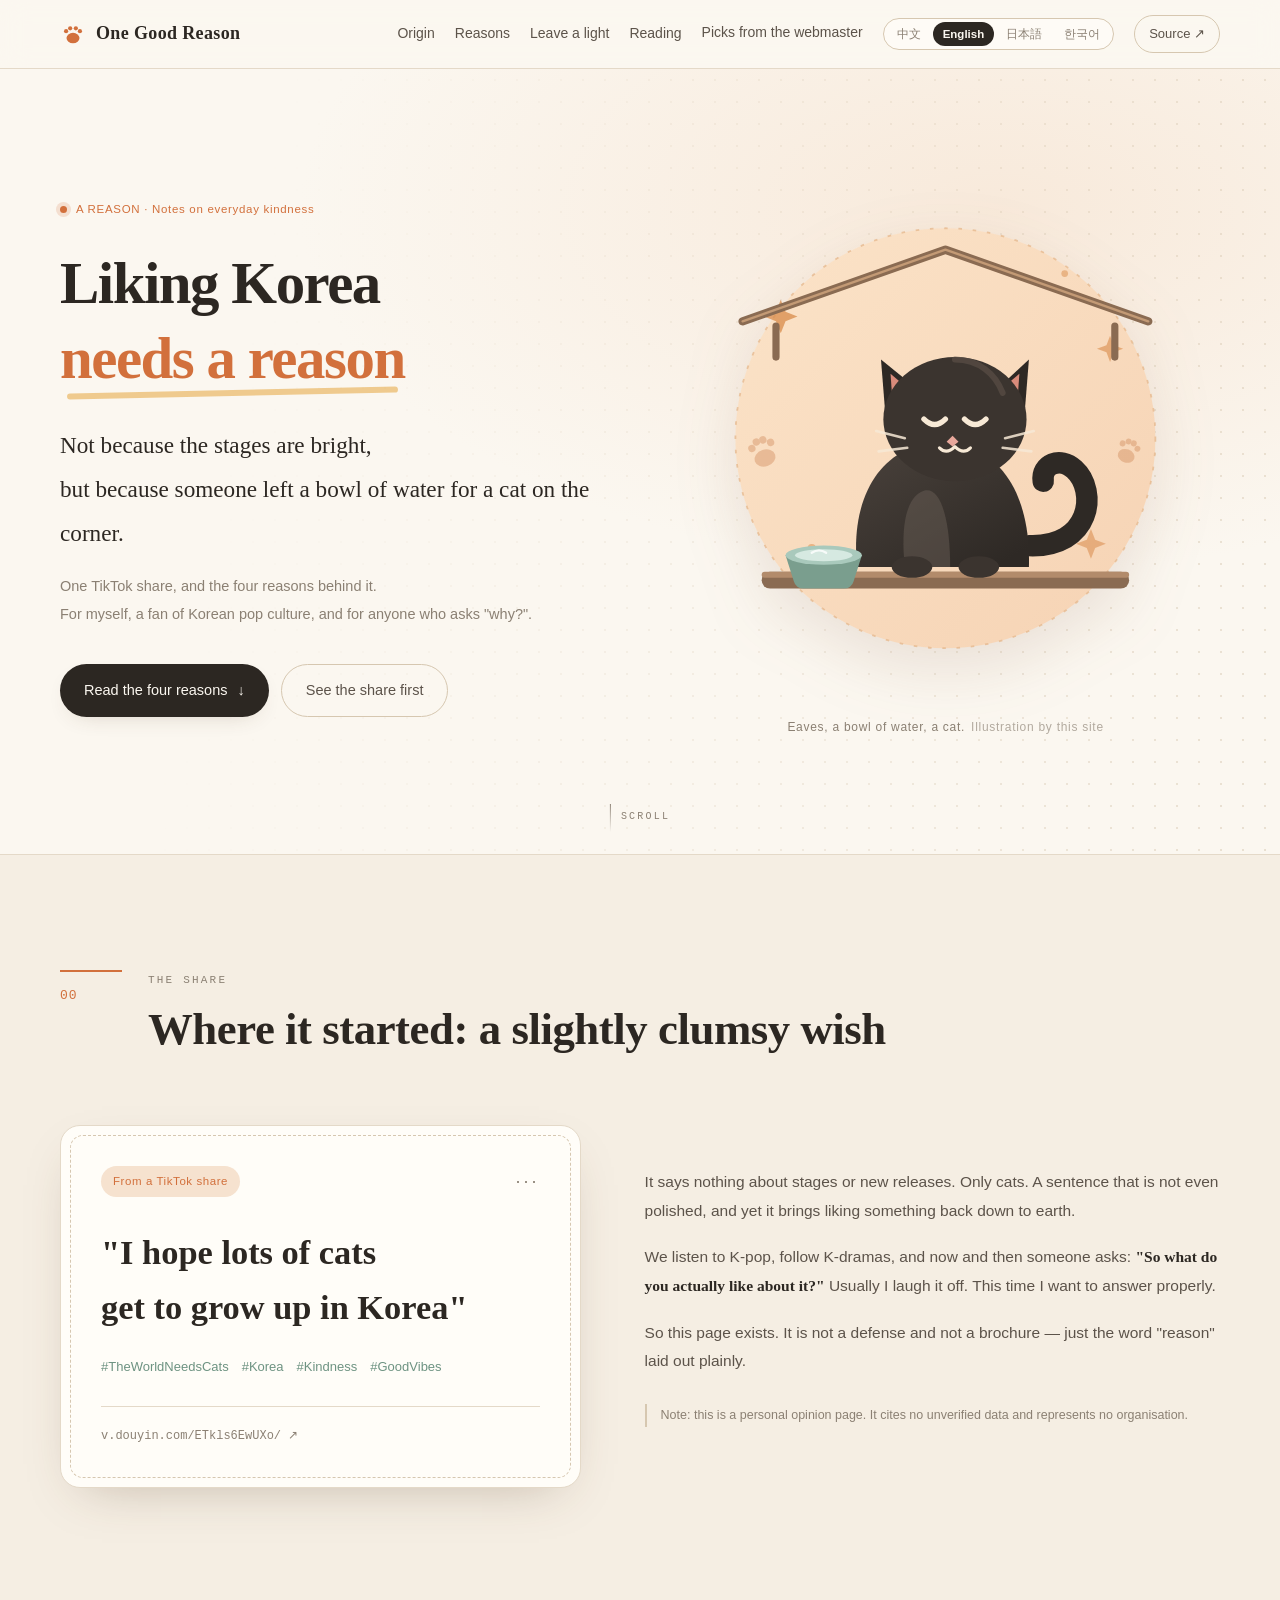
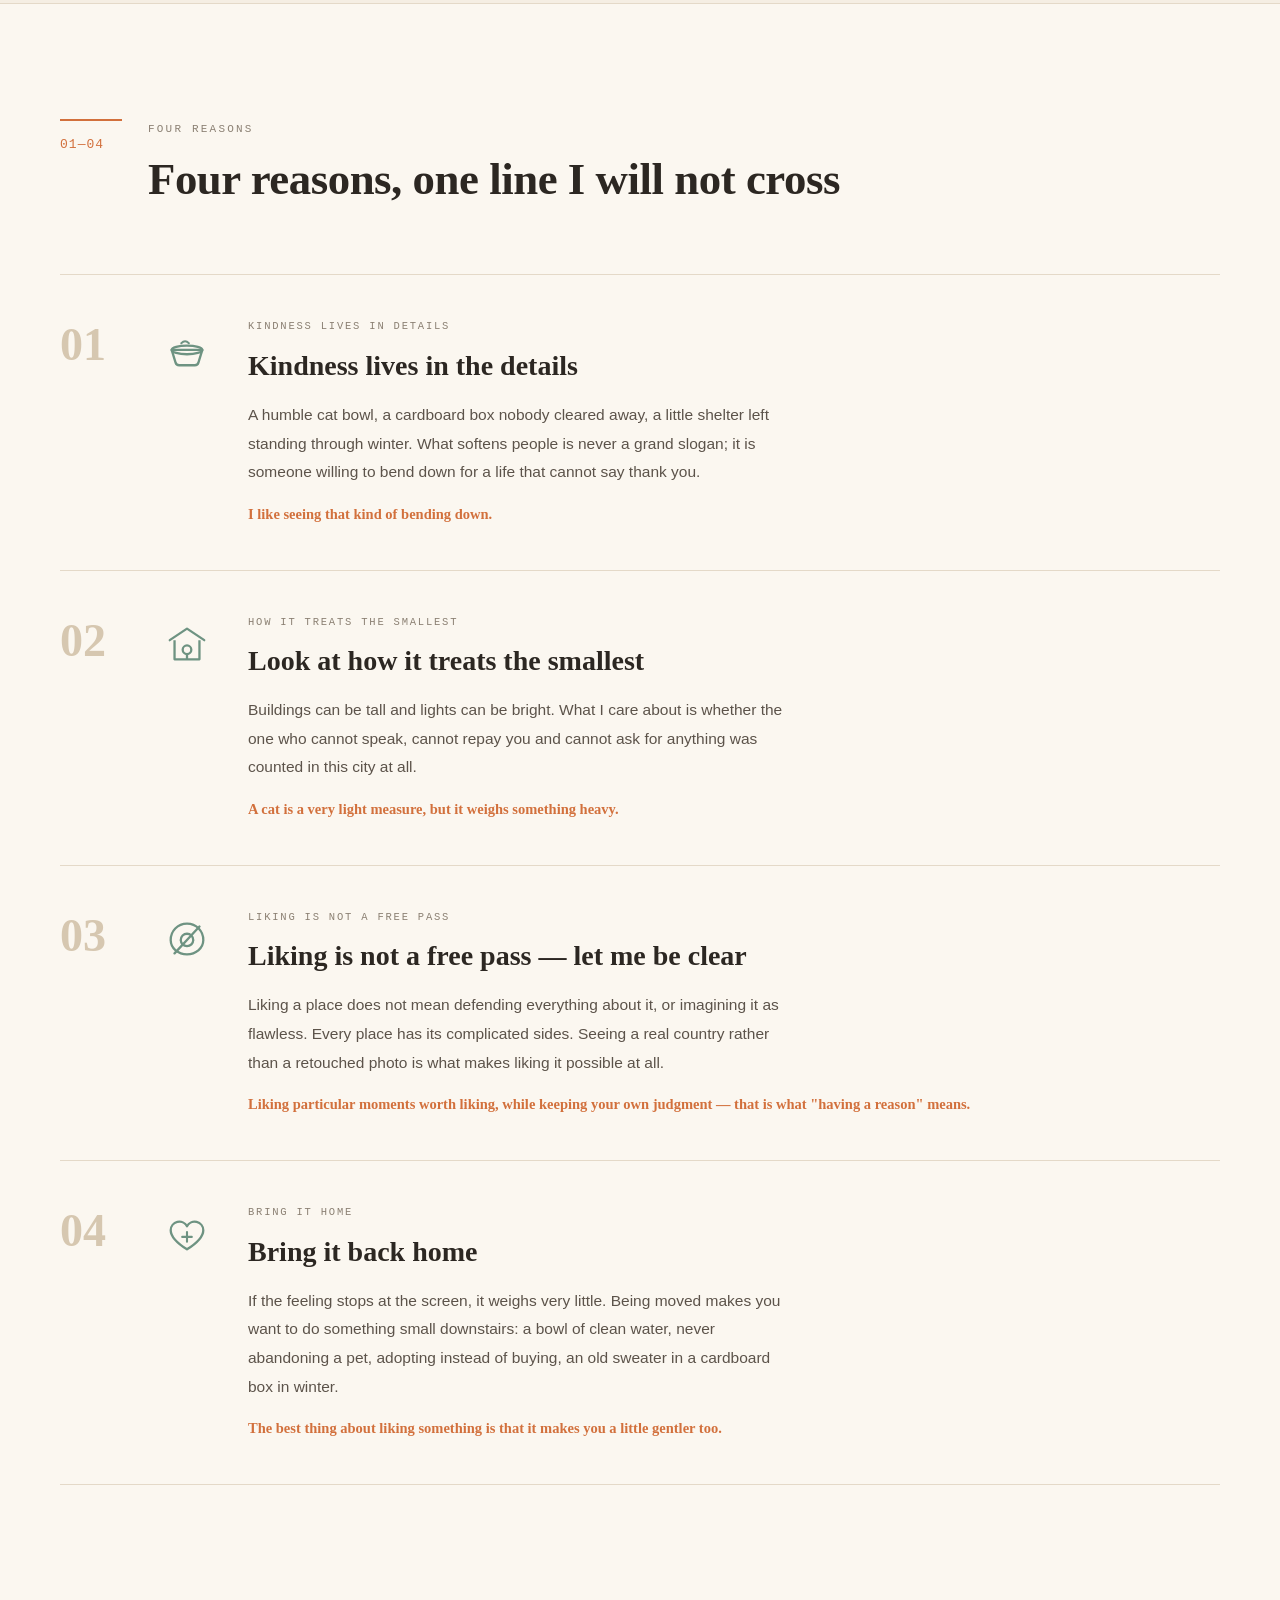
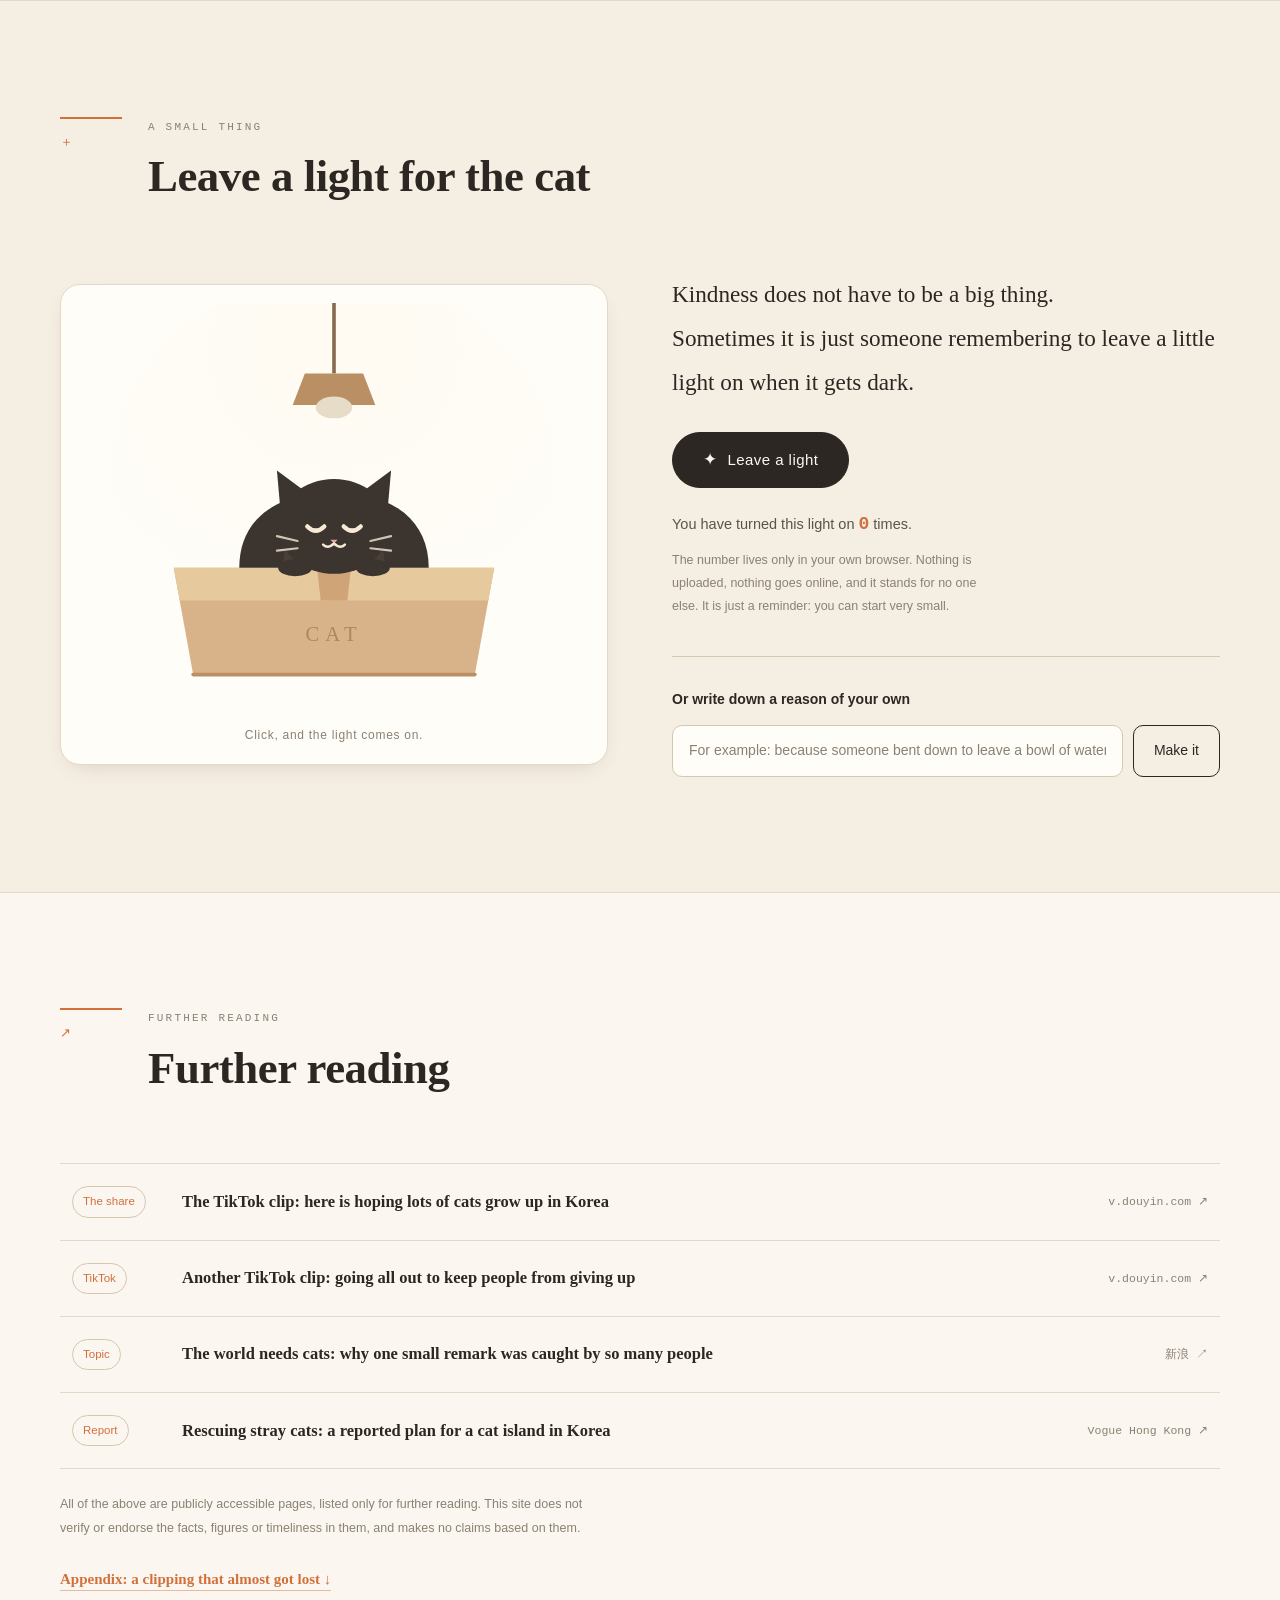
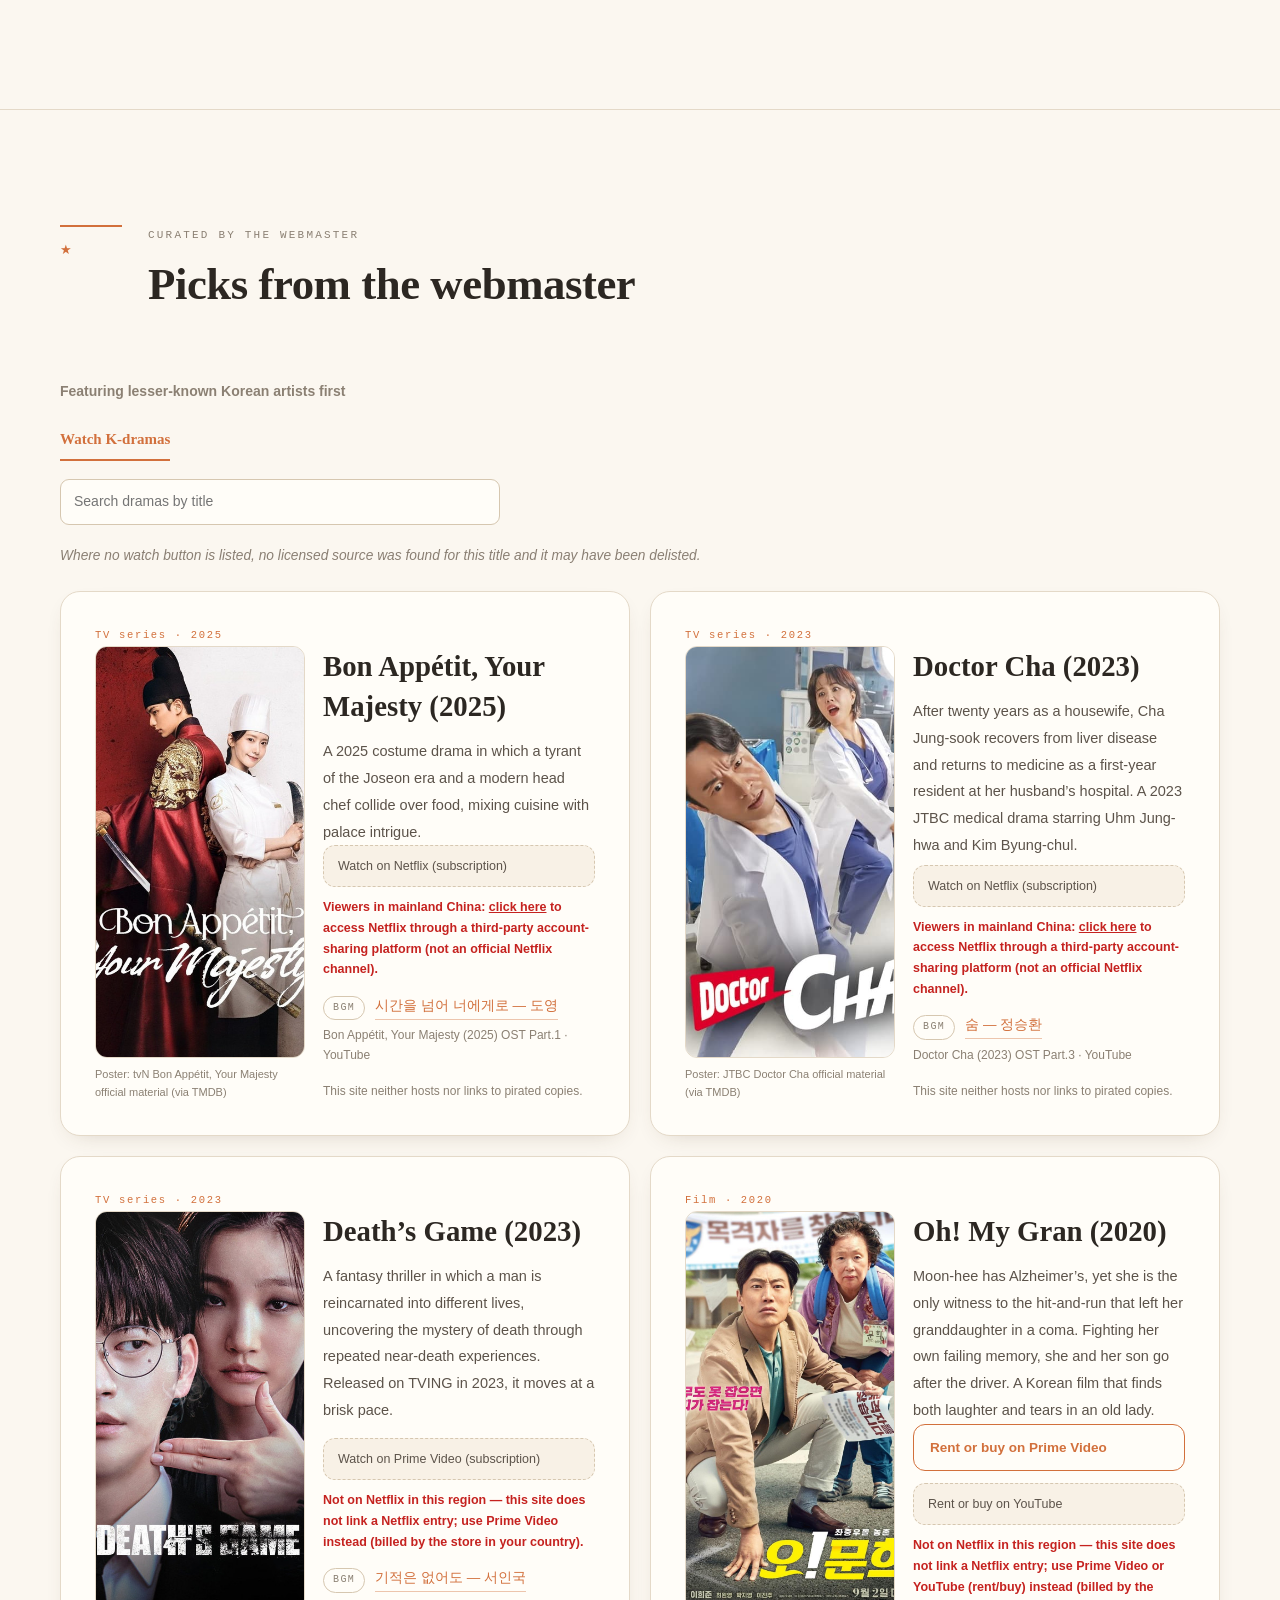
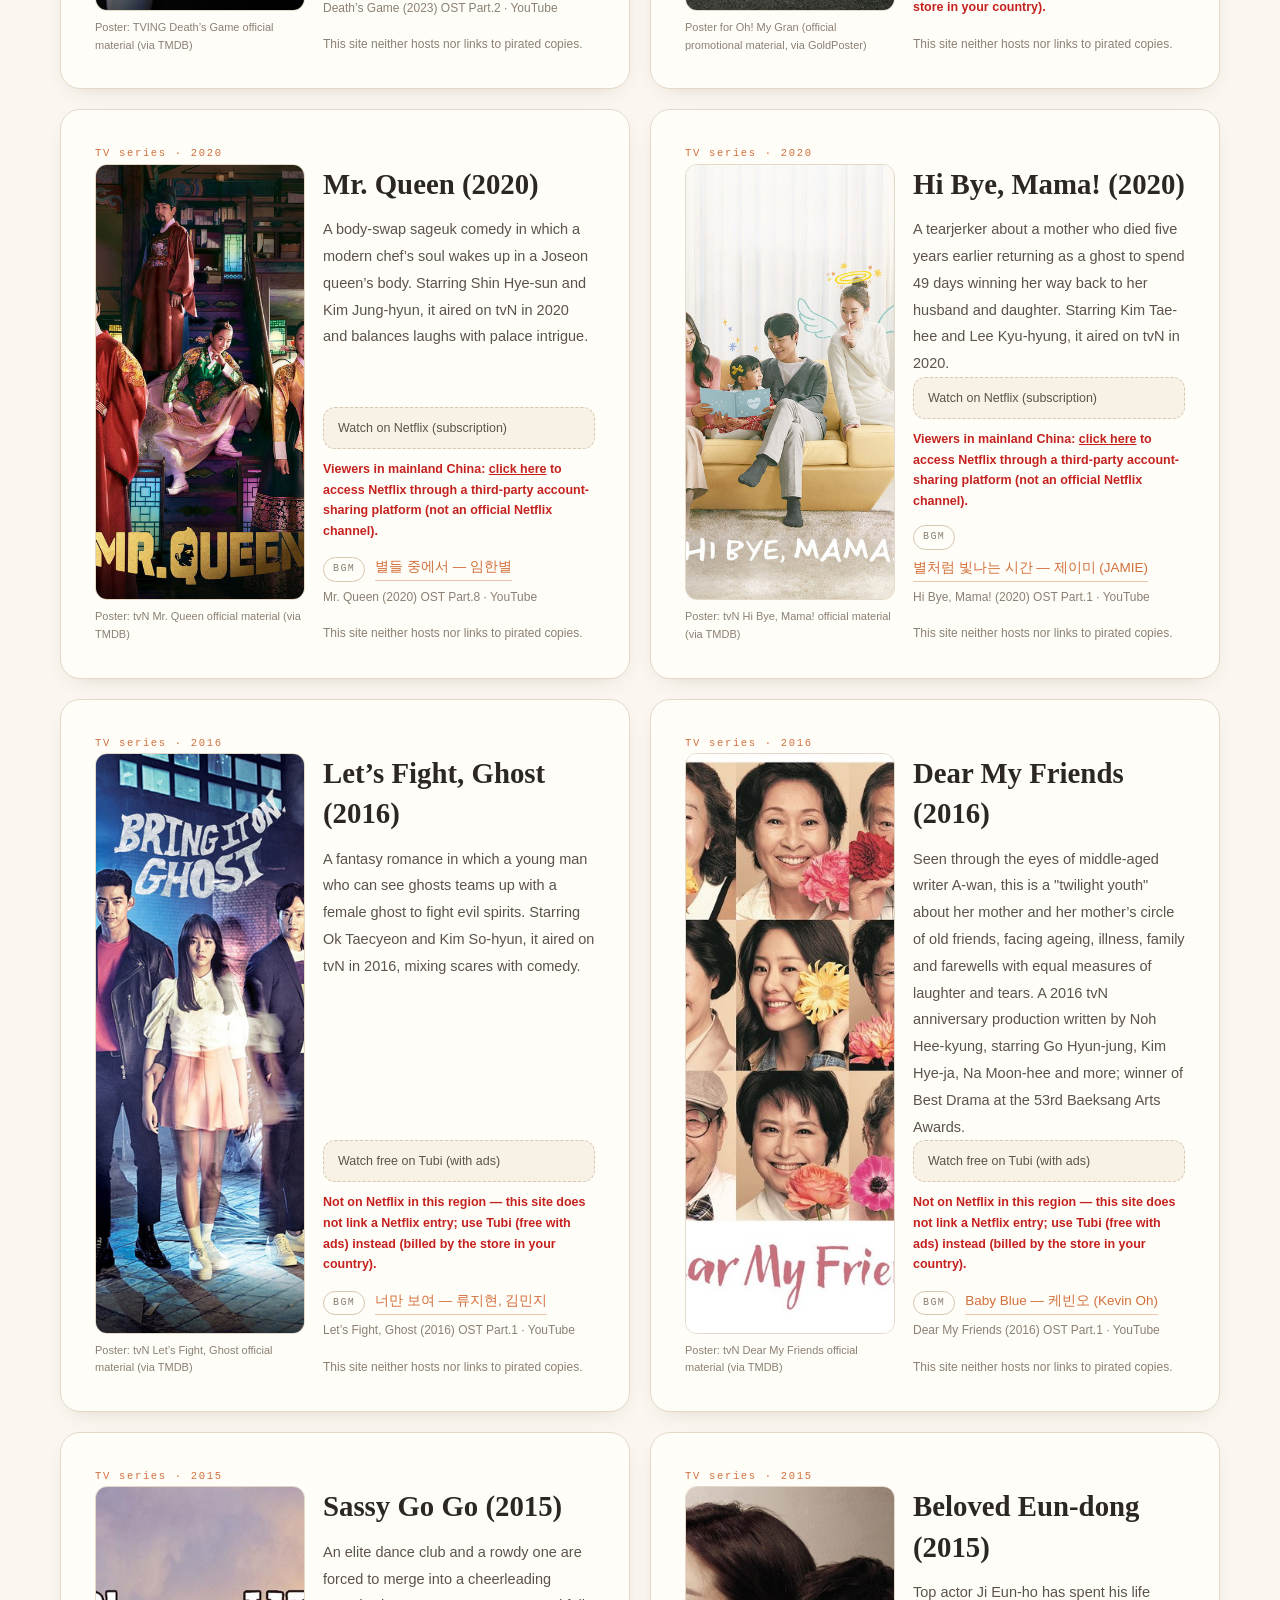
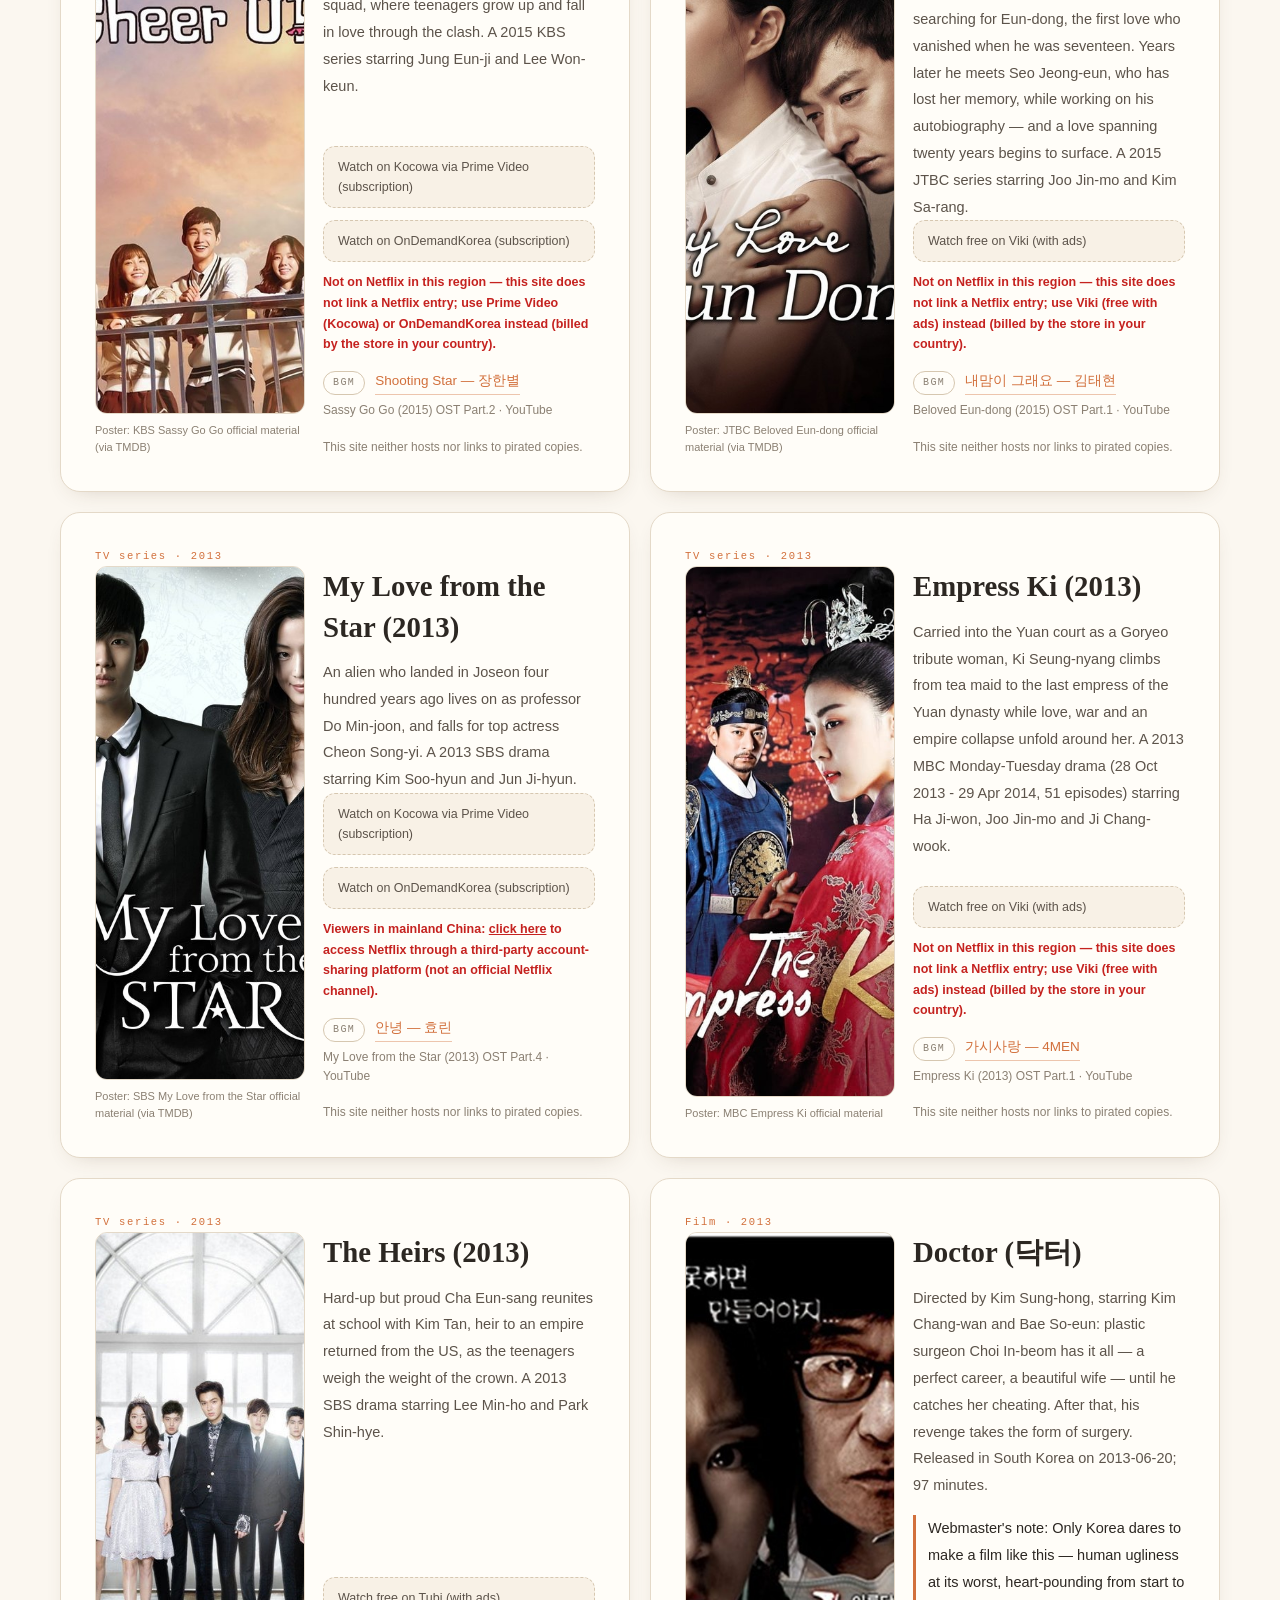
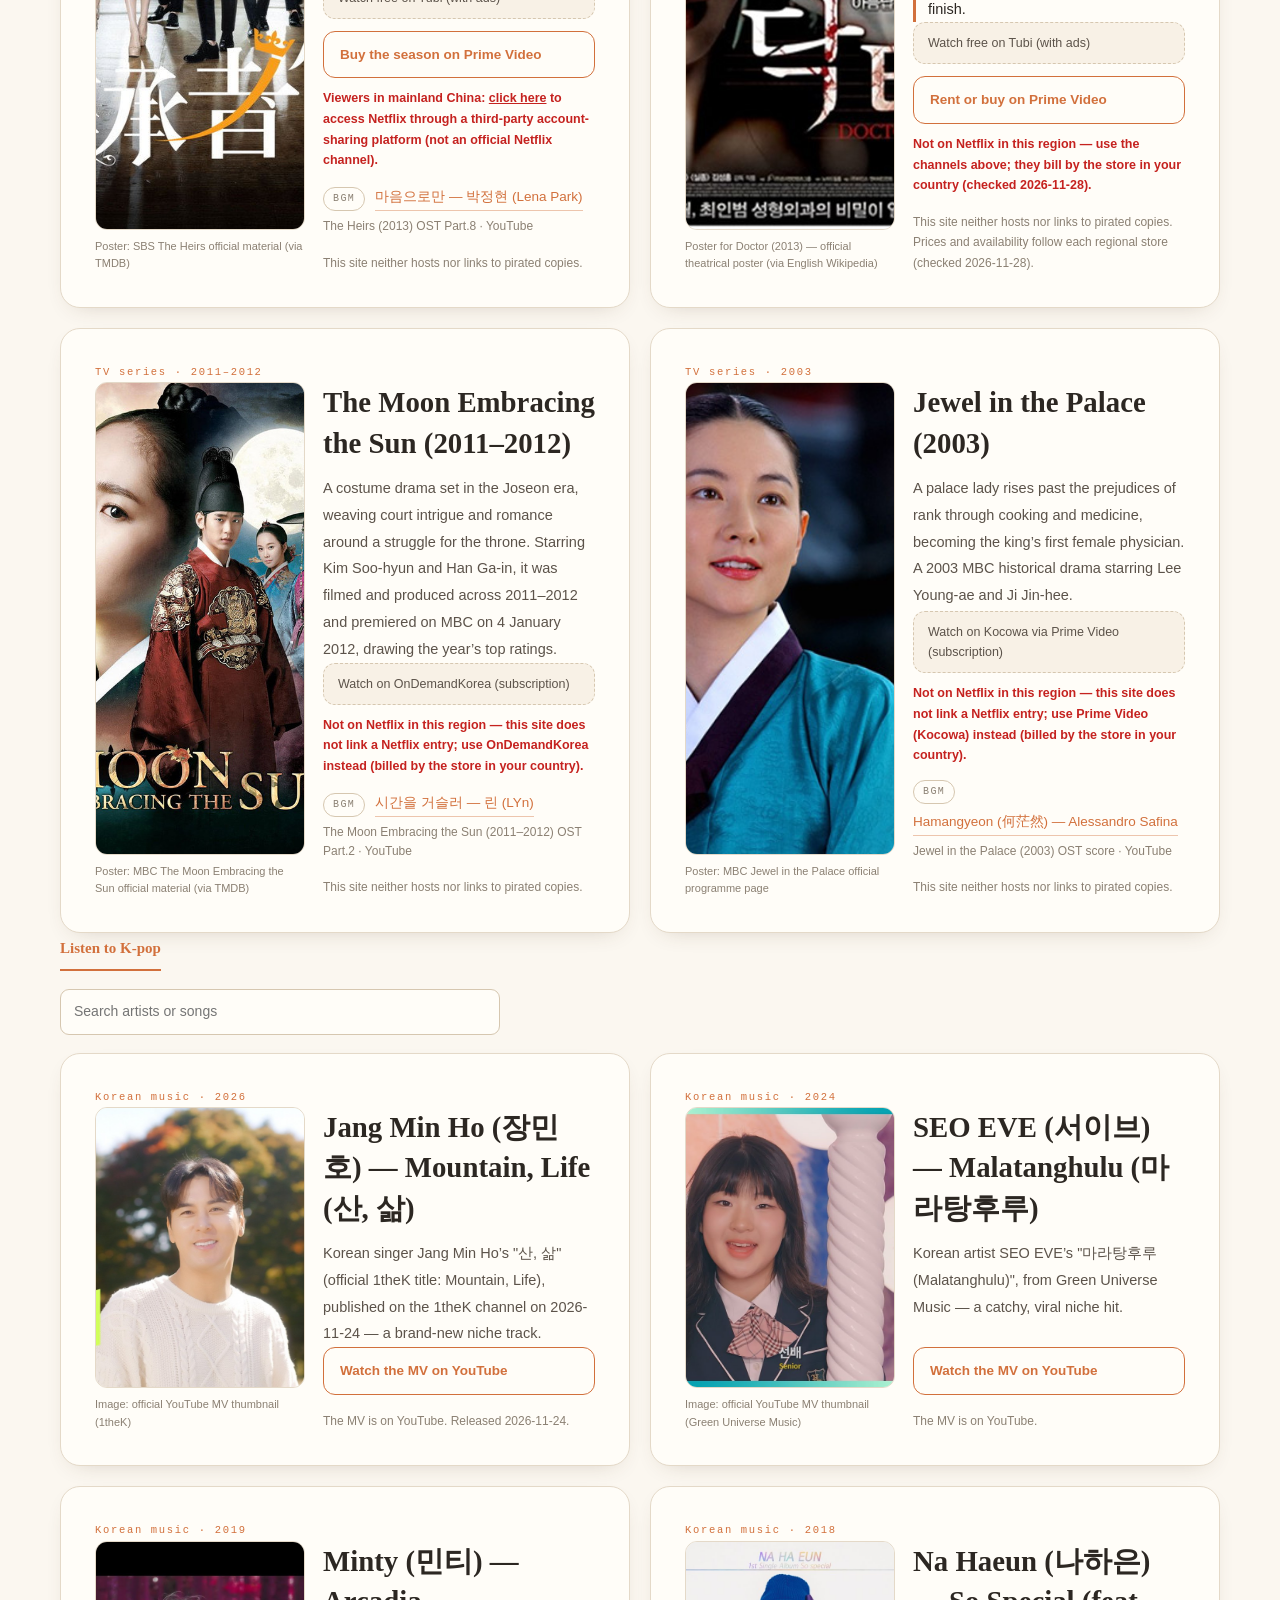
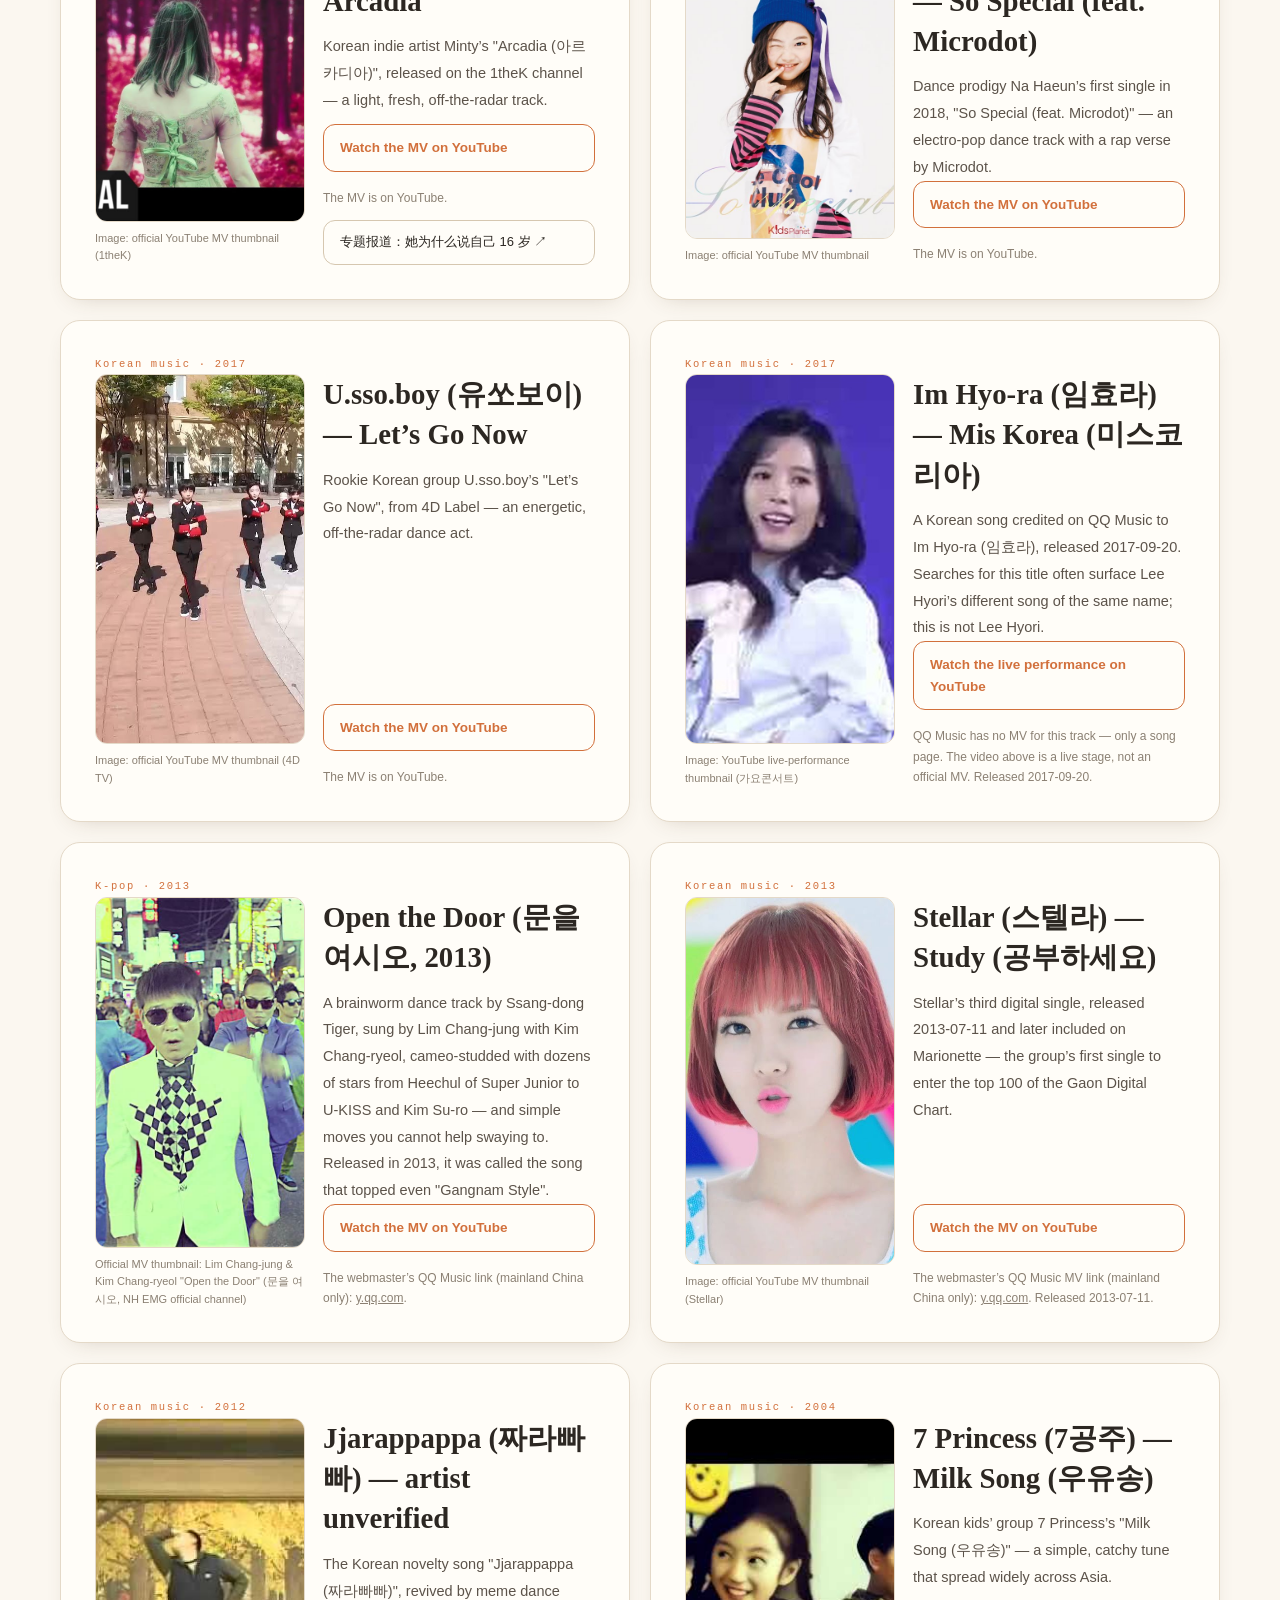
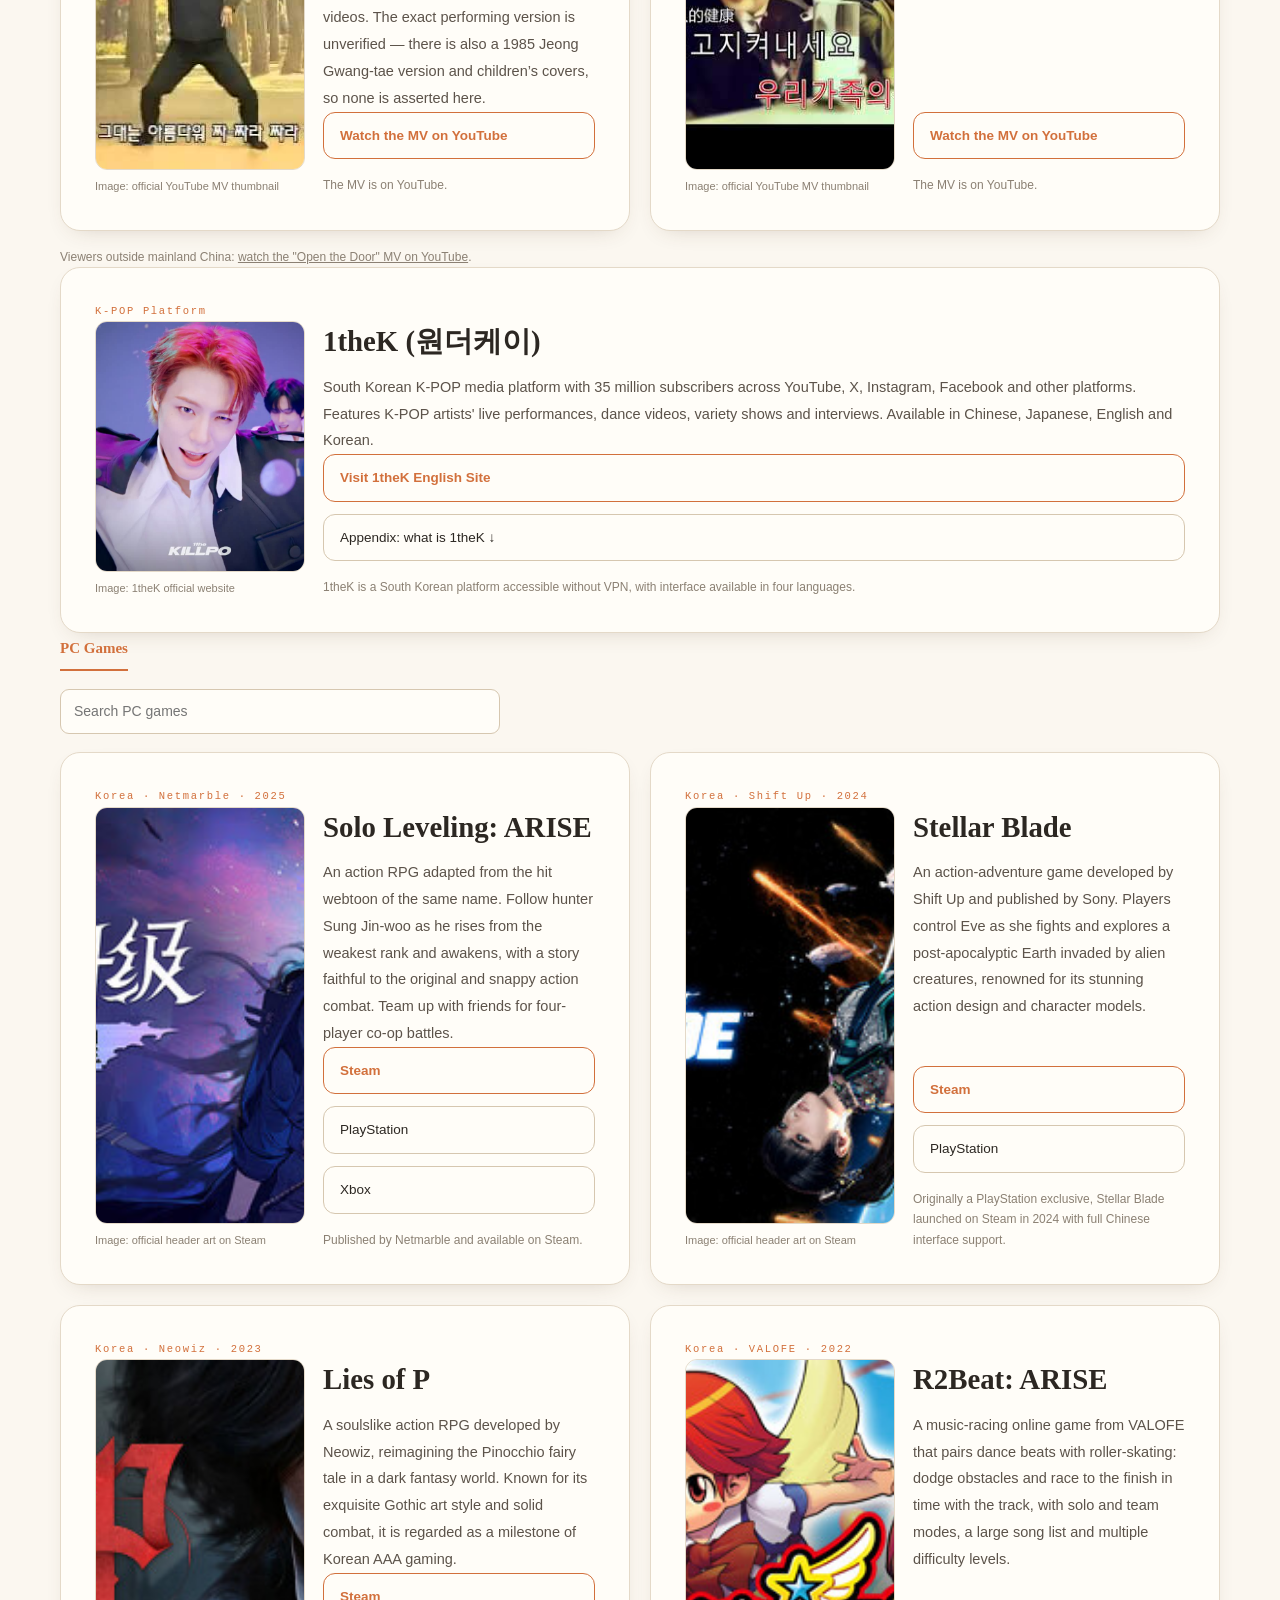
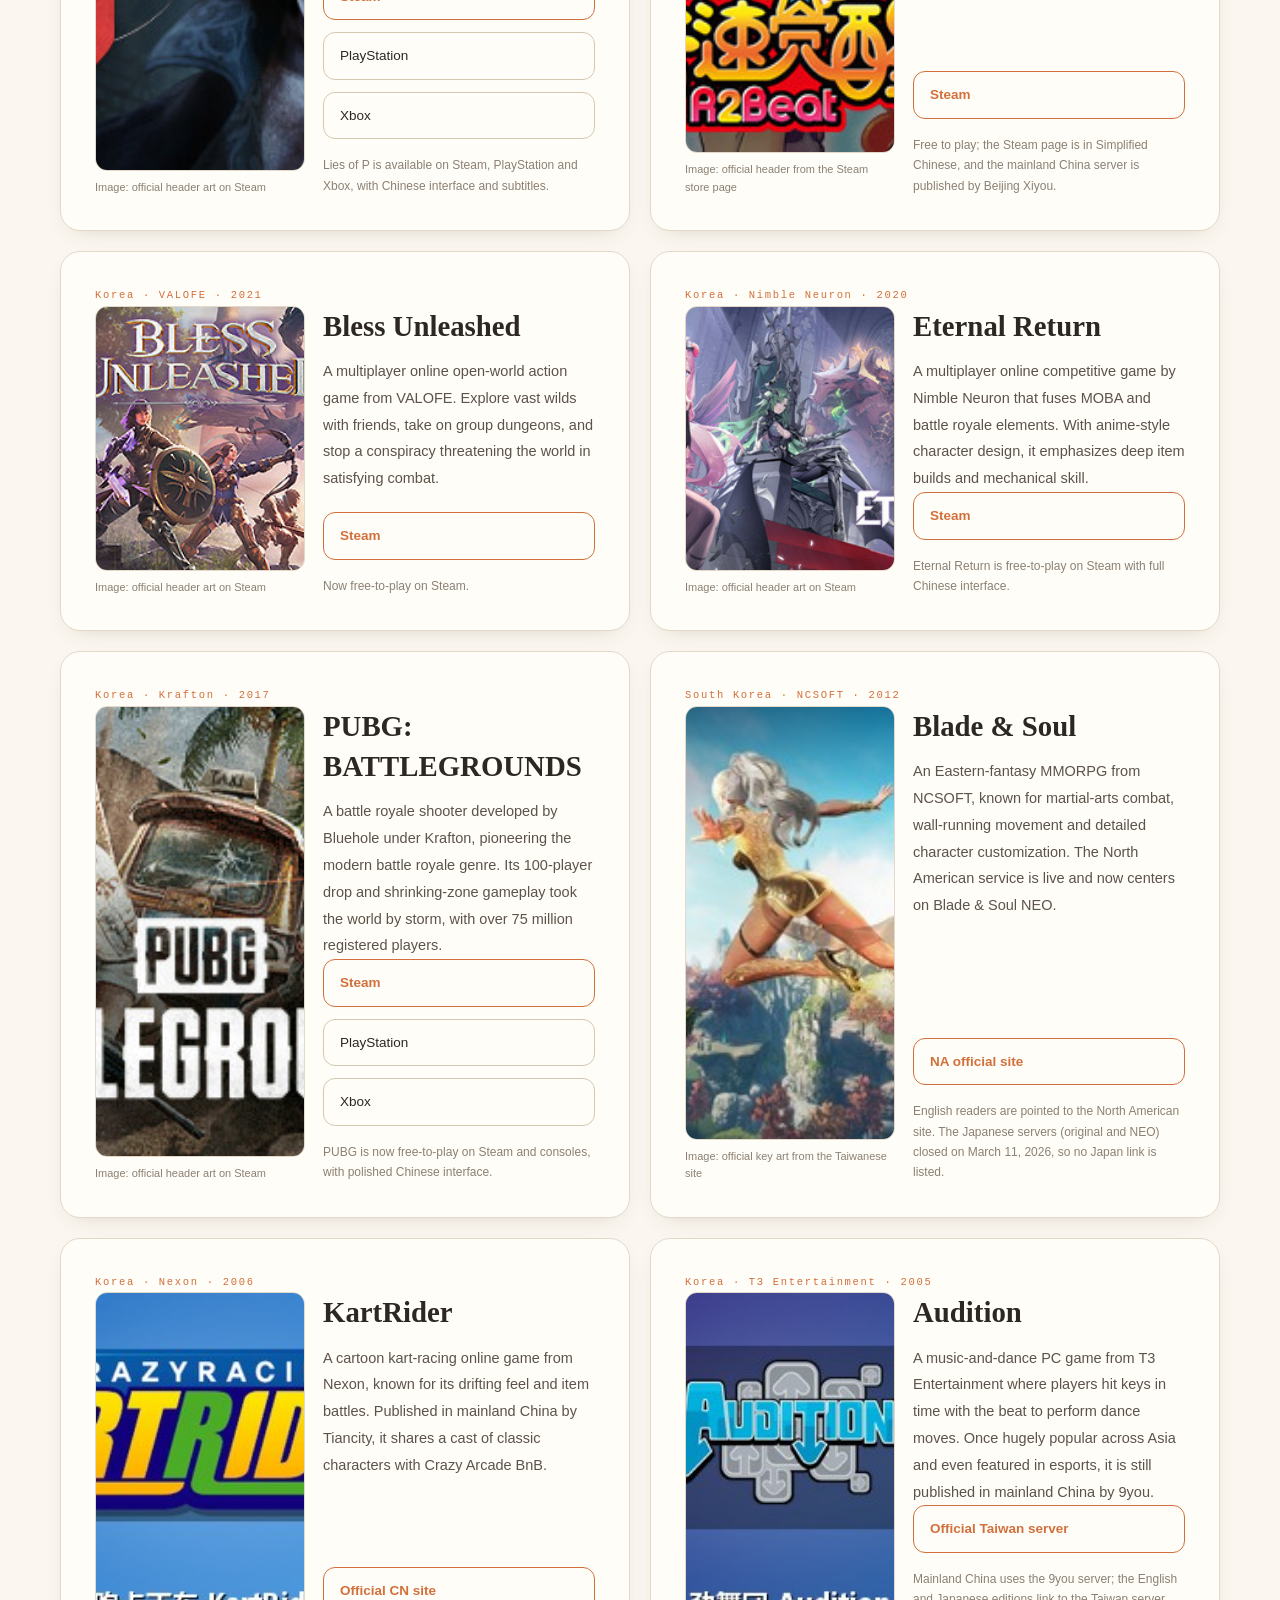
==== commit 60bacb24: "feat(picks): BGM 推荐行扩到四语（中文页网易云，外文页 YouTube 兜底）" ====
--- a/en/index.html
+++ b/en/index.html
@@ -444,6 +444,7 @@
               <h3 class="pick-title" data-i18n="picks.drama9.title">Bon Appétit, Your Majesty (2025)</h3>
               <p class="pick-desc" data-i18n="picks.drama9.desc">A 2025 costume drama in which a tyrant of the Joseon era and a modern head chef collide over food, mixing cuisine with palace intrigue.</p>
               <div class="pick-actions" data-i18n="picks.drama9.actions"><a class="pick-link pick-link-sub" href="https://www.netflix.com/title/82024852" target="_blank" rel="noopener noreferrer">Watch on Netflix (subscription)</a><p class="pick-netflix-note">Viewers in mainland China: <a href="https://nfshare.cn/?sid=5rfpUarUEd" target="_blank" rel="noopener noreferrer">click here</a> to access Netflix through a third-party account-sharing platform (not an official Netflix channel).</p></div>
+                            <p class="pick-bgm" data-i18n="picks.drama9.bgm"><span class="pick-bgm-tag">BGM</span><a class="pick-link-bgm" href="https://youtu.be/j2vcrm1oVJs" target="_blank" rel="noopener noreferrer">시간을 넘어 너에게로 — 도영</a><span class="pick-bgm-note">Bon Appétit, Your Majesty (2025) OST Part.1 · YouTube</span></p>
               <p class="pick-note" data-i18n="picks.drama9.note">This site neither hosts nor links to pirated copies.</p>
             </div>
           </div>
@@ -459,6 +460,7 @@
               <h3 class="pick-title" data-i18n="picks.drama1.title">Doctor Cha (2023)</h3>
               <p class="pick-desc" data-i18n="picks.drama1.desc">After twenty years as a housewife, Cha Jung-sook recovers from liver disease and returns to medicine as a first-year resident at her husband’s hospital. A 2023 JTBC medical drama starring Uhm Jung-hwa and Kim Byung-chul.</p>
               <div class="pick-actions" data-i18n="picks.drama1.actions"><a class="pick-link pick-link-sub" href="https://www.netflix.com/title/81682438" target="_blank" rel="noopener noreferrer">Watch on Netflix (subscription)</a><p class="pick-netflix-note">Viewers in mainland China: <a href="https://nfshare.cn/?sid=5rfpUarUEd" target="_blank" rel="noopener noreferrer">click here</a> to access Netflix through a third-party account-sharing platform (not an official Netflix channel).</p></div>
+                            <p class="pick-bgm" data-i18n="picks.drama1.bgm"><span class="pick-bgm-tag">BGM</span><a class="pick-link-bgm" href="https://youtu.be/ExdYYs1yHGg" target="_blank" rel="noopener noreferrer">숨 — 정승환</a><span class="pick-bgm-note">Doctor Cha (2023) OST Part.3 · YouTube</span></p>
               <p class="pick-note" data-i18n="picks.drama1.note">This site neither hosts nor links to pirated copies.</p>
             </div>
           </div>
@@ -476,6 +478,7 @@
               <h3 class="pick-title" data-i18n="picks.drama10.title">Death’s Game (2023)</h3>
               <p class="pick-desc" data-i18n="picks.drama10.desc">A fantasy thriller in which a man is reincarnated into different lives, uncovering the mystery of death through repeated near-death experiences. Released on TVING in 2023, it moves at a brisk pace.</p>
               <div class="pick-actions" data-i18n="picks.drama10.actions"><a class="pick-link pick-link-sub" href="https://watch.amazon.com/detail?gti=amzn1.dv.gti.a3b03bc3-0b7d-49e5-8eb1-6d80ac89dd13" target="_blank" rel="noopener noreferrer">Watch on Prime Video (subscription)</a><p class="pick-netflix-note">Not on Netflix in this region — this site does not link a Netflix entry; use Prime Video instead (billed by the store in your country).</p></div>
+                            <p class="pick-bgm" data-i18n="picks.drama10.bgm"><span class="pick-bgm-tag">BGM</span><a class="pick-link-bgm" href="https://youtu.be/1gE7VxIhAeE" target="_blank" rel="noopener noreferrer">기적은 없어도 — 서인국</a><span class="pick-bgm-note">Death’s Game (2023) OST Part.2 · YouTube</span></p>
               <p class="pick-note" data-i18n="picks.drama10.note">This site neither hosts nor links to pirated copies.</p>
             </div>
           </div>
@@ -508,6 +511,7 @@
               <h3 class="pick-title" data-i18n="picks.drama7.title">Mr. Queen (2020)</h3>
               <p class="pick-desc" data-i18n="picks.drama7.desc">A body-swap sageuk comedy in which a modern chef’s soul wakes up in a Joseon queen’s body. Starring Shin Hye-sun and Kim Jung-hyun, it aired on tvN in 2020 and balances laughs with palace intrigue.</p>
               <div class="pick-actions" data-i18n="picks.drama7.actions"><a class="pick-link pick-link-sub" href="https://www.netflix.com/title/81422314" target="_blank" rel="noopener noreferrer">Watch on Netflix (subscription)</a><p class="pick-netflix-note">Viewers in mainland China: <a href="https://nfshare.cn/?sid=5rfpUarUEd" target="_blank" rel="noopener noreferrer">click here</a> to access Netflix through a third-party account-sharing platform (not an official Netflix channel).</p></div>
+                            <p class="pick-bgm" data-i18n="picks.drama7.bgm"><span class="pick-bgm-tag">BGM</span><a class="pick-link-bgm" href="https://youtu.be/EVXozIP0Nxk" target="_blank" rel="noopener noreferrer">별들 중에서 — 임한별</a><span class="pick-bgm-note">Mr. Queen (2020) OST Part.8 · YouTube</span></p>
               <p class="pick-note" data-i18n="picks.drama7.note">This site neither hosts nor links to pirated copies.</p>
             </div>
           </div>
@@ -525,6 +529,7 @@
               <h3 class="pick-title" data-i18n="picks.drama8.title">Hi Bye, Mama! (2020)</h3>
               <p class="pick-desc" data-i18n="picks.drama8.desc">A tearjerker about a mother who died five years earlier returning as a ghost to spend 49 days winning her way back to her husband and daughter. Starring Kim Tae-hee and Lee Kyu-hyung, it aired on tvN in 2020.</p>
               <div class="pick-actions" data-i18n="picks.drama8.actions"><a class="pick-link pick-link-sub" href="https://www.netflix.com/title/81243996" target="_blank" rel="noopener noreferrer">Watch on Netflix (subscription)</a><p class="pick-netflix-note">Viewers in mainland China: <a href="https://nfshare.cn/?sid=5rfpUarUEd" target="_blank" rel="noopener noreferrer">click here</a> to access Netflix through a third-party account-sharing platform (not an official Netflix channel).</p></div>
+                            <p class="pick-bgm" data-i18n="picks.drama8.bgm"><span class="pick-bgm-tag">BGM</span><a class="pick-link-bgm" href="https://youtu.be/FBgco0xCm7c" target="_blank" rel="noopener noreferrer">별처럼 빛나는 시간 — 제이미 (JAMIE)</a><span class="pick-bgm-note">Hi Bye, Mama! (2020) OST Part.1 · YouTube</span></p>
               <p class="pick-note" data-i18n="picks.drama8.note">This site neither hosts nor links to pirated copies.</p>
             </div>
           </div>
@@ -542,6 +547,7 @@
               <h3 class="pick-title" data-i18n="picks.drama11.title">Let’s Fight, Ghost (2016)</h3>
               <p class="pick-desc" data-i18n="picks.drama11.desc">A fantasy romance in which a young man who can see ghosts teams up with a female ghost to fight evil spirits. Starring Ok Taecyeon and Kim So-hyun, it aired on tvN in 2016, mixing scares with comedy.</p>
               <div class="pick-actions" data-i18n="picks.drama11.actions"><a class="pick-link pick-link-sub" href="https://tubitv.com/series/300009794/bring-it-on-ghost-subbed" target="_blank" rel="noopener noreferrer">Watch free on Tubi (with ads)</a><p class="pick-netflix-note">Not on Netflix in this region — this site does not link a Netflix entry; use Tubi (free with ads) instead (billed by the store in your country).</p></div>
+                            <p class="pick-bgm" data-i18n="picks.drama11.bgm"><span class="pick-bgm-tag">BGM</span><a class="pick-link-bgm" href="https://youtu.be/4lJy2AjqvQE" target="_blank" rel="noopener noreferrer">너만 보여 — 류지현, 김민지</a><span class="pick-bgm-note">Let’s Fight, Ghost (2016) OST Part.1 · YouTube</span></p>
               <p class="pick-note" data-i18n="picks.drama11.note">This site neither hosts nor links to pirated copies.</p>
             </div>
           </div>
@@ -559,6 +565,7 @@
               <h3 class="pick-title" data-i18n="picks.drama13.title">Dear My Friends (2016)</h3>
               <p class="pick-desc" data-i18n="picks.drama13.desc">Seen through the eyes of middle-aged writer A-wan, this is a "twilight youth" about her mother and her mother’s circle of old friends, facing ageing, illness, family and farewells with equal measures of laughter and tears. A 2016 tvN anniversary production written by Noh Hee-kyung, starring Go Hyun-jung, Kim Hye-ja, Na Moon-hee and more; winner of Best Drama at the 53rd Baeksang Arts Awards.</p>
               <div class="pick-actions" data-i18n="picks.drama13.actions"><a class="pick-link pick-link-sub" href="https://tubitv.com/series/300010014/dear-my-friends" target="_blank" rel="noopener noreferrer">Watch free on Tubi (with ads)</a><p class="pick-netflix-note">Not on Netflix in this region — this site does not link a Netflix entry; use Tubi (free with ads) instead (billed by the store in your country).</p></div>
+                            <p class="pick-bgm" data-i18n="picks.drama13.bgm"><span class="pick-bgm-tag">BGM</span><a class="pick-link-bgm" href="https://youtu.be/d3MoxJv6rMI" target="_blank" rel="noopener noreferrer">Baby Blue — 케빈오 (Kevin Oh)</a><span class="pick-bgm-note">Dear My Friends (2016) OST Part.1 · YouTube</span></p>
               <p class="pick-note" data-i18n="picks.drama13.note">This site neither hosts nor links to pirated copies.</p>
             </div>
           </div>
@@ -574,6 +581,7 @@
               <h3 class="pick-title" data-i18n="picks.drama2.title">Sassy Go Go (2015)</h3>
               <p class="pick-desc" data-i18n="picks.drama2.desc">An elite dance club and a rowdy one are forced to merge into a cheerleading squad, where teenagers grow up and fall in love through the clash. A 2015 KBS series starring Jung Eun-ji and Lee Won-keun.</p>
               <div class="pick-actions" data-i18n="picks.drama2.actions"><a class="pick-link pick-link-sub" href="https://watch.amazon.com/detail?gti=amzn1.dv.gti.7498e914-8cdf-4f9c-ad95-4342e43e3c90" target="_blank" rel="noopener noreferrer">Watch on Kocowa via Prime Video (subscription)</a><a class="pick-link pick-link-sub" href="https://www.ondemandkorea.com/player/vod/cheer-up-0-1?contentId=1609890" target="_blank" rel="noopener noreferrer">Watch on OnDemandKorea (subscription)</a><p class="pick-netflix-note">Not on Netflix in this region — this site does not link a Netflix entry; use Prime Video (Kocowa) or OnDemandKorea instead (billed by the store in your country).</p></div>
+                            <p class="pick-bgm" data-i18n="picks.drama2.bgm"><span class="pick-bgm-tag">BGM</span><a class="pick-link-bgm" href="https://youtu.be/-Sy-TP1ICXQ" target="_blank" rel="noopener noreferrer">Shooting Star — 장한별</a><span class="pick-bgm-note">Sassy Go Go (2015) OST Part.2 · YouTube</span></p>
               <p class="pick-note" data-i18n="picks.drama2.note">This site neither hosts nor links to pirated copies.</p>
             </div>
           </div>
@@ -591,6 +599,7 @@
               <h3 class="pick-title" data-i18n="picks.drama12.title">Beloved Eun-dong (2015)</h3>
               <p class="pick-desc" data-i18n="picks.drama12.desc">Top actor Ji Eun-ho has spent his life searching for Eun-dong, the first love who vanished when he was seventeen. Years later he meets Seo Jeong-eun, who has lost her memory, while working on his autobiography — and a love spanning twenty years begins to surface. A 2015 JTBC series starring Joo Jin-mo and Kim Sa-rang.</p>
               <div class="pick-actions" data-i18n="picks.drama12.actions"><a class="pick-link pick-link-sub" href="https://www.viki.com/tv/27377c-my-love-eun-dong" target="_blank" rel="noopener noreferrer">Watch free on Viki (with ads)</a><p class="pick-netflix-note">Not on Netflix in this region — this site does not link a Netflix entry; use Viki (free with ads) instead (billed by the store in your country).</p></div>
+                            <p class="pick-bgm" data-i18n="picks.drama12.bgm"><span class="pick-bgm-tag">BGM</span><a class="pick-link-bgm" href="https://youtu.be/Tya5faAH9PQ" target="_blank" rel="noopener noreferrer">내맘이 그래요 — 김태현</a><span class="pick-bgm-note">Beloved Eun-dong (2015) OST Part.1 · YouTube</span></p>
               <p class="pick-note" data-i18n="picks.drama12.note">This site neither hosts nor links to pirated copies.</p>
             </div>
           </div>
@@ -606,6 +615,7 @@
               <h3 class="pick-title" data-i18n="picks.drama3.title">My Love from the Star (2013)</h3>
               <p class="pick-desc" data-i18n="picks.drama3.desc">An alien who landed in Joseon four hundred years ago lives on as professor Do Min-joon, and falls for top actress Cheon Song-yi. A 2013 SBS drama starring Kim Soo-hyun and Jun Ji-hyun.</p>
               <div class="pick-actions" data-i18n="picks.drama3.actions"><a class="pick-link pick-link-sub" href="https://watch.amazon.com/detail?gti=amzn1.dv.gti.b8608d49-3ed5-4ed9-9655-fbd806b49fce" target="_blank" rel="noopener noreferrer">Watch on Kocowa via Prime Video (subscription)</a><a class="pick-link pick-link-sub" href="https://www.ondemandkorea.com/player/vod/my-love-from-the-star-1?contentId=735544" target="_blank" rel="noopener noreferrer">Watch on OnDemandKorea (subscription)</a><p class="pick-netflix-note">Viewers in mainland China: <a href="https://nfshare.cn/?sid=5rfpUarUEd" target="_blank" rel="noopener noreferrer">click here</a> to access Netflix through a third-party account-sharing platform (not an official Netflix channel).</p></div>
+                            <p class="pick-bgm" data-i18n="picks.drama3.bgm"><span class="pick-bgm-tag">BGM</span><a class="pick-link-bgm" href="https://youtu.be/CYyD1cQoIJY" target="_blank" rel="noopener noreferrer">안녕 — 효린</a><span class="pick-bgm-note">My Love from the Star (2013) OST Part.4 · YouTube</span></p>
               <p class="pick-note" data-i18n="picks.drama3.note">This site neither hosts nor links to pirated copies.</p>
             </div>
           </div>
@@ -621,6 +631,7 @@
               <h3 class="pick-title" data-i18n="picks.drama14.title">Empress Ki (2013)</h3>
               <p class="pick-desc" data-i18n="picks.drama14.desc">Carried into the Yuan court as a Goryeo tribute woman, Ki Seung-nyang climbs from tea maid to the last empress of the Yuan dynasty while love, war and an empire collapse unfold around her. A 2013 MBC Monday-Tuesday drama (28 Oct 2013 - 29 Apr 2014, 51 episodes) starring Ha Ji-won, Joo Jin-mo and Ji Chang-wook.</p>
               <div class="pick-actions" data-i18n="picks.drama14.actions"><a class="pick-link pick-link-sub" href="https://www.viki.com/tv/37211c-empress-ki" target="_blank" rel="noopener noreferrer">Watch free on Viki (with ads)</a><p class="pick-netflix-note">Not on Netflix in this region — this site does not link a Netflix entry; use Viki (free with ads) instead (billed by the store in your country).</p></div>
+                            <p class="pick-bgm" data-i18n="picks.drama14.bgm"><span class="pick-bgm-tag">BGM</span><a class="pick-link-bgm" href="https://youtu.be/Cn5-d0EdDFU" target="_blank" rel="noopener noreferrer">가시사랑 — 4MEN</a><span class="pick-bgm-note">Empress Ki (2013) OST Part.1 · YouTube</span></p>
               <p class="pick-note" data-i18n="picks.drama14.note">This site neither hosts nor links to pirated copies.</p>
             </div>
           </div>
@@ -637,6 +648,7 @@
               <h3 class="pick-title" data-i18n="picks.drama4.title">The Heirs (2013)</h3>
               <p class="pick-desc" data-i18n="picks.drama4.desc">Hard-up but proud Cha Eun-sang reunites at school with Kim Tan, heir to an empire returned from the US, as the teenagers weigh the weight of the crown. A 2013 SBS drama starring Lee Min-ho and Park Shin-hye.</p>
               <div class="pick-actions" data-i18n="picks.drama4.actions"><a class="pick-link pick-link-sub" href="https://tubitv.com/series/300001259/the-heirs" target="_blank" rel="noopener noreferrer">Watch free on Tubi (with ads)</a><a class="pick-link pick-link-featured" href="https://watch.amazon.com/detail?gti=amzn1.dv.gti.48bbb40c-29e6-73ba-eafe-e8d48570412f" target="_blank" rel="noopener noreferrer">Buy the season on Prime Video</a><p class="pick-netflix-note">Viewers in mainland China: <a href="https://nfshare.cn/?sid=5rfpUarUEd" target="_blank" rel="noopener noreferrer">click here</a> to access Netflix through a third-party account-sharing platform (not an official Netflix channel).</p></div>
+              <p class="pick-bgm" data-i18n="picks.drama4.bgm"><span class="pick-bgm-tag">BGM</span><a class="pick-link-bgm" href="https://youtu.be/sOO9QuGKaCY" target="_blank" rel="noopener noreferrer">마음으로만 — 박정현 (Lena Park)</a><span class="pick-bgm-note">The Heirs (2013) OST Part.8 · YouTube</span></p>
               <p class="pick-note" data-i18n="picks.drama4.note">This site neither hosts nor links to pirated copies.</p>
             </div>
           </div>
@@ -670,6 +682,7 @@
               <h3 class="pick-title" data-i18n="picks.drama6.title">The Moon Embracing the Sun (2011–2012)</h3>
               <p class="pick-desc" data-i18n="picks.drama6.desc">A costume drama set in the Joseon era, weaving court intrigue and romance around a struggle for the throne. Starring Kim Soo-hyun and Han Ga-in, it was filmed and produced across 2011–2012 and premiered on MBC on 4 January 2012, drawing the year’s top ratings.</p>
               <div class="pick-actions" data-i18n="picks.drama6.actions"><a class="pick-link pick-link-sub" href="https://www.ondemandkorea.com/player/vod/the-moon-embracing-the-sun-1?contentId=707960" target="_blank" rel="noopener noreferrer">Watch on OnDemandKorea (subscription)</a><p class="pick-netflix-note">Not on Netflix in this region — this site does not link a Netflix entry; use OnDemandKorea instead (billed by the store in your country).</p></div>
+                            <p class="pick-bgm" data-i18n="picks.drama6.bgm"><span class="pick-bgm-tag">BGM</span><a class="pick-link-bgm" href="https://youtu.be/BgcRLIXw4dQ" target="_blank" rel="noopener noreferrer">시간을 거슬러 — 린 (LYn)</a><span class="pick-bgm-note">The Moon Embracing the Sun (2011–2012) OST Part.2 · YouTube</span></p>
               <p class="pick-note" data-i18n="picks.drama6.note">This site neither hosts nor links to pirated copies.</p>
             </div>
           </div>
@@ -685,6 +698,7 @@
               <h3 class="pick-title" data-i18n="picks.drama5.title">Jewel in the Palace (2003)</h3>
               <p class="pick-desc" data-i18n="picks.drama5.desc">A palace lady rises past the prejudices of rank through cooking and medicine, becoming the king’s first female physician. A 2003 MBC historical drama starring Lee Young-ae and Ji Jin-hee.</p>
               <div class="pick-actions" data-i18n="picks.drama5.actions"><a class="pick-link pick-link-sub" href="https://watch.amazon.com/detail?gti=amzn1.dv.gti.e409f09d-a4d5-4c1a-b092-1f58faa85fb4" target="_blank" rel="noopener noreferrer">Watch on Kocowa via Prime Video (subscription)</a><p class="pick-netflix-note">Not on Netflix in this region — this site does not link a Netflix entry; use Prime Video (Kocowa) instead (billed by the store in your country).</p></div>
+                            <p class="pick-bgm" data-i18n="picks.drama5.bgm"><span class="pick-bgm-tag">BGM</span><a class="pick-link-bgm" href="https://youtu.be/YrAUxK2SISU" target="_blank" rel="noopener noreferrer">Hamangyeon (何茫然) — Alessandro Safina</a><span class="pick-bgm-note">Jewel in the Palace (2003) OST score · YouTube</span></p>
               <p class="pick-note" data-i18n="picks.drama5.note">This site neither hosts nor links to pirated copies.</p>
             </div>
           </div>
--- a/assets/styles.css
+++ b/assets/styles.css
@@ -632,6 +632,20 @@
 /* 2026-11-25：Minty 卡下方挂站内专题页入口（只在中文页，不走 i18n 字典，重建语言页不会覆盖） */
 .pick-report-link { margin-top: 12px; }
 .pick-report-link .pick-link { font-size: 13px; padding: 11px 16px; }
+/* BGM 推荐（2026-11-28 新增，先只挂中文区看效果）：
+   一行「BGM 标签 + 歌名链接 + 通道说明」，比观看按钮轻一级，不抢主行动。
+   该块带 data-zh-only，由 build-i18n.mjs 在生成 en/jp/ko 时整块摘除。 */
+.pick-bgm { display: flex; flex-wrap: wrap; align-items: baseline; gap: 6px 10px; margin-top: 14px; }
+.pick-bgm-tag {
+  font-family: var(--mono); font-size: 10px; letter-spacing: .14em; color: var(--ink-faint);
+  border: 1px solid var(--line-strong); border-radius: 999px; padding: 2px 9px;
+}
+.pick-link-bgm {
+  font-size: 13.5px; color: var(--accent); text-decoration: none;
+  border-bottom: 1px solid color-mix(in srgb, var(--accent) 40%, transparent);
+}
+.pick-link-bgm:hover { border-bottom-color: var(--accent); }
+.pick-bgm-note { font-size: 12px; color: var(--ink-faint); line-height: 1.6; }
 
 /* ---------- archive / keepsake ---------- */
 .archive { background: var(--bg-soft); }
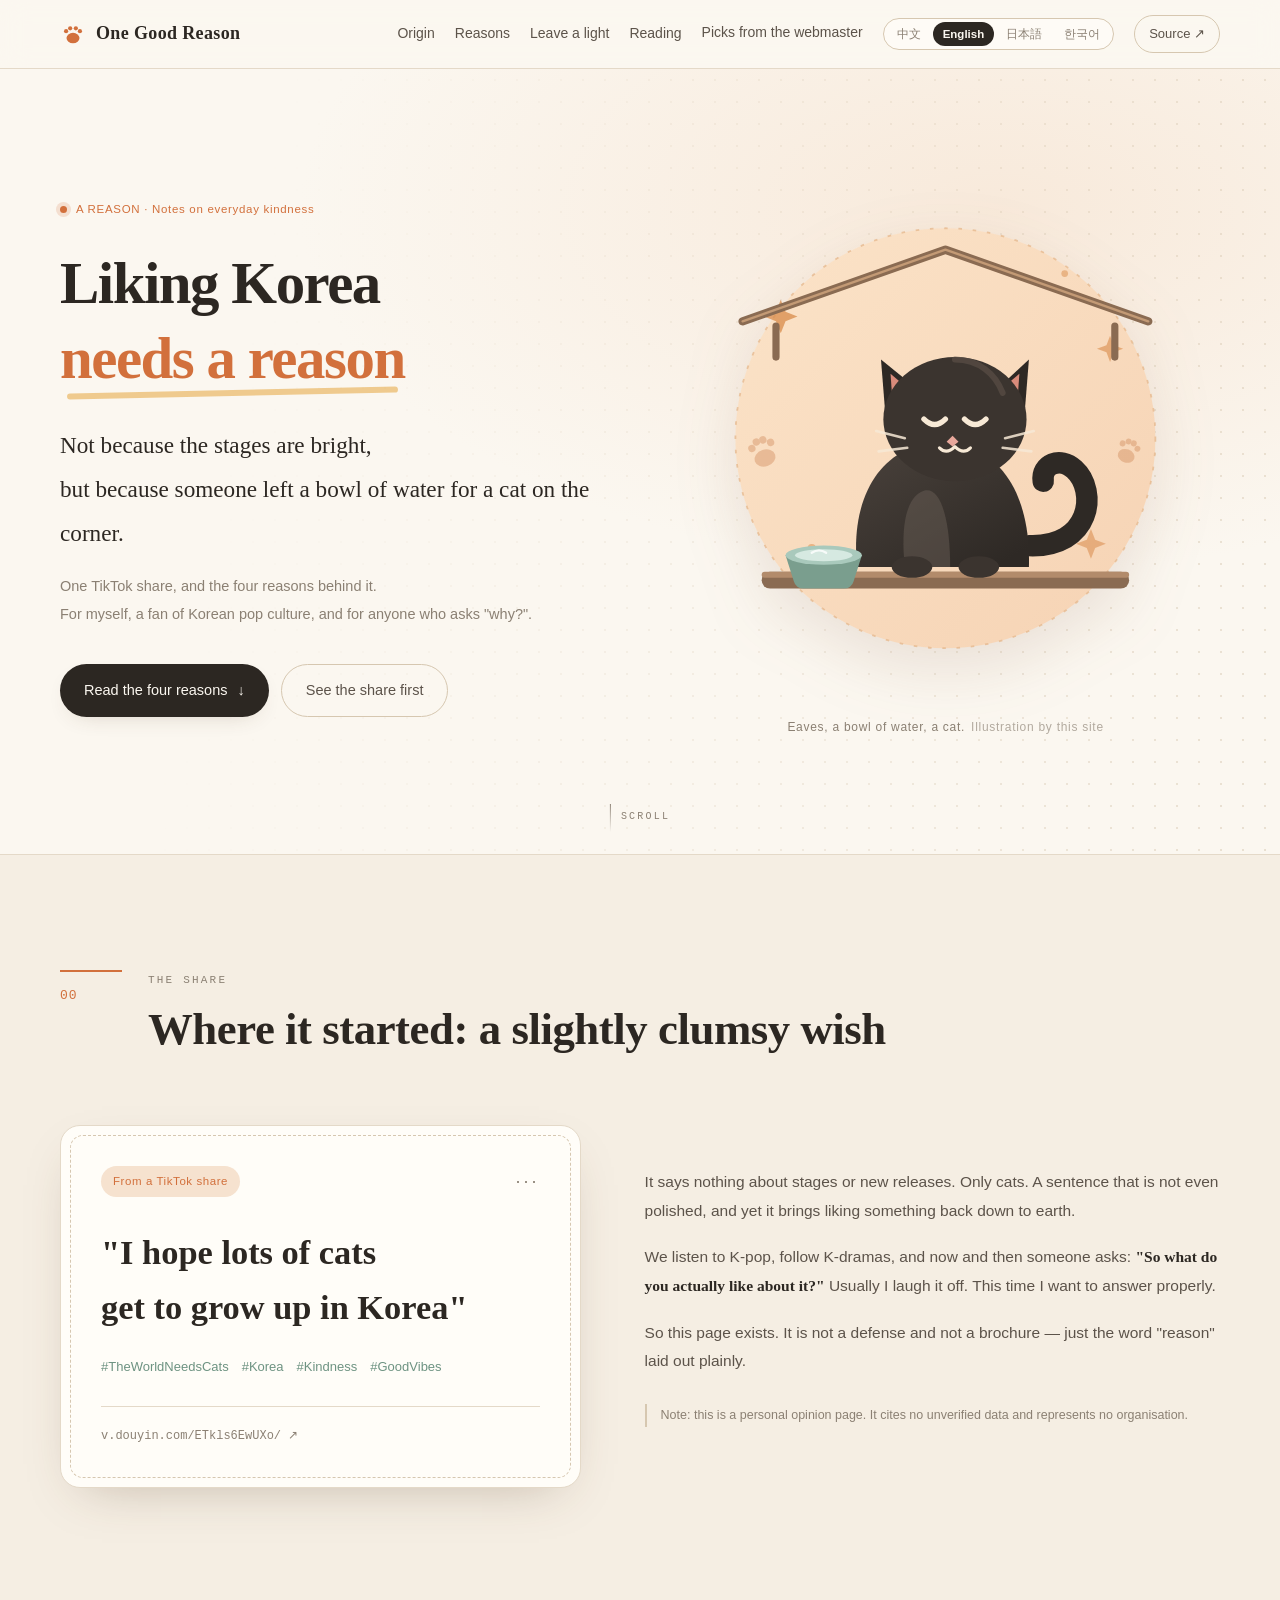
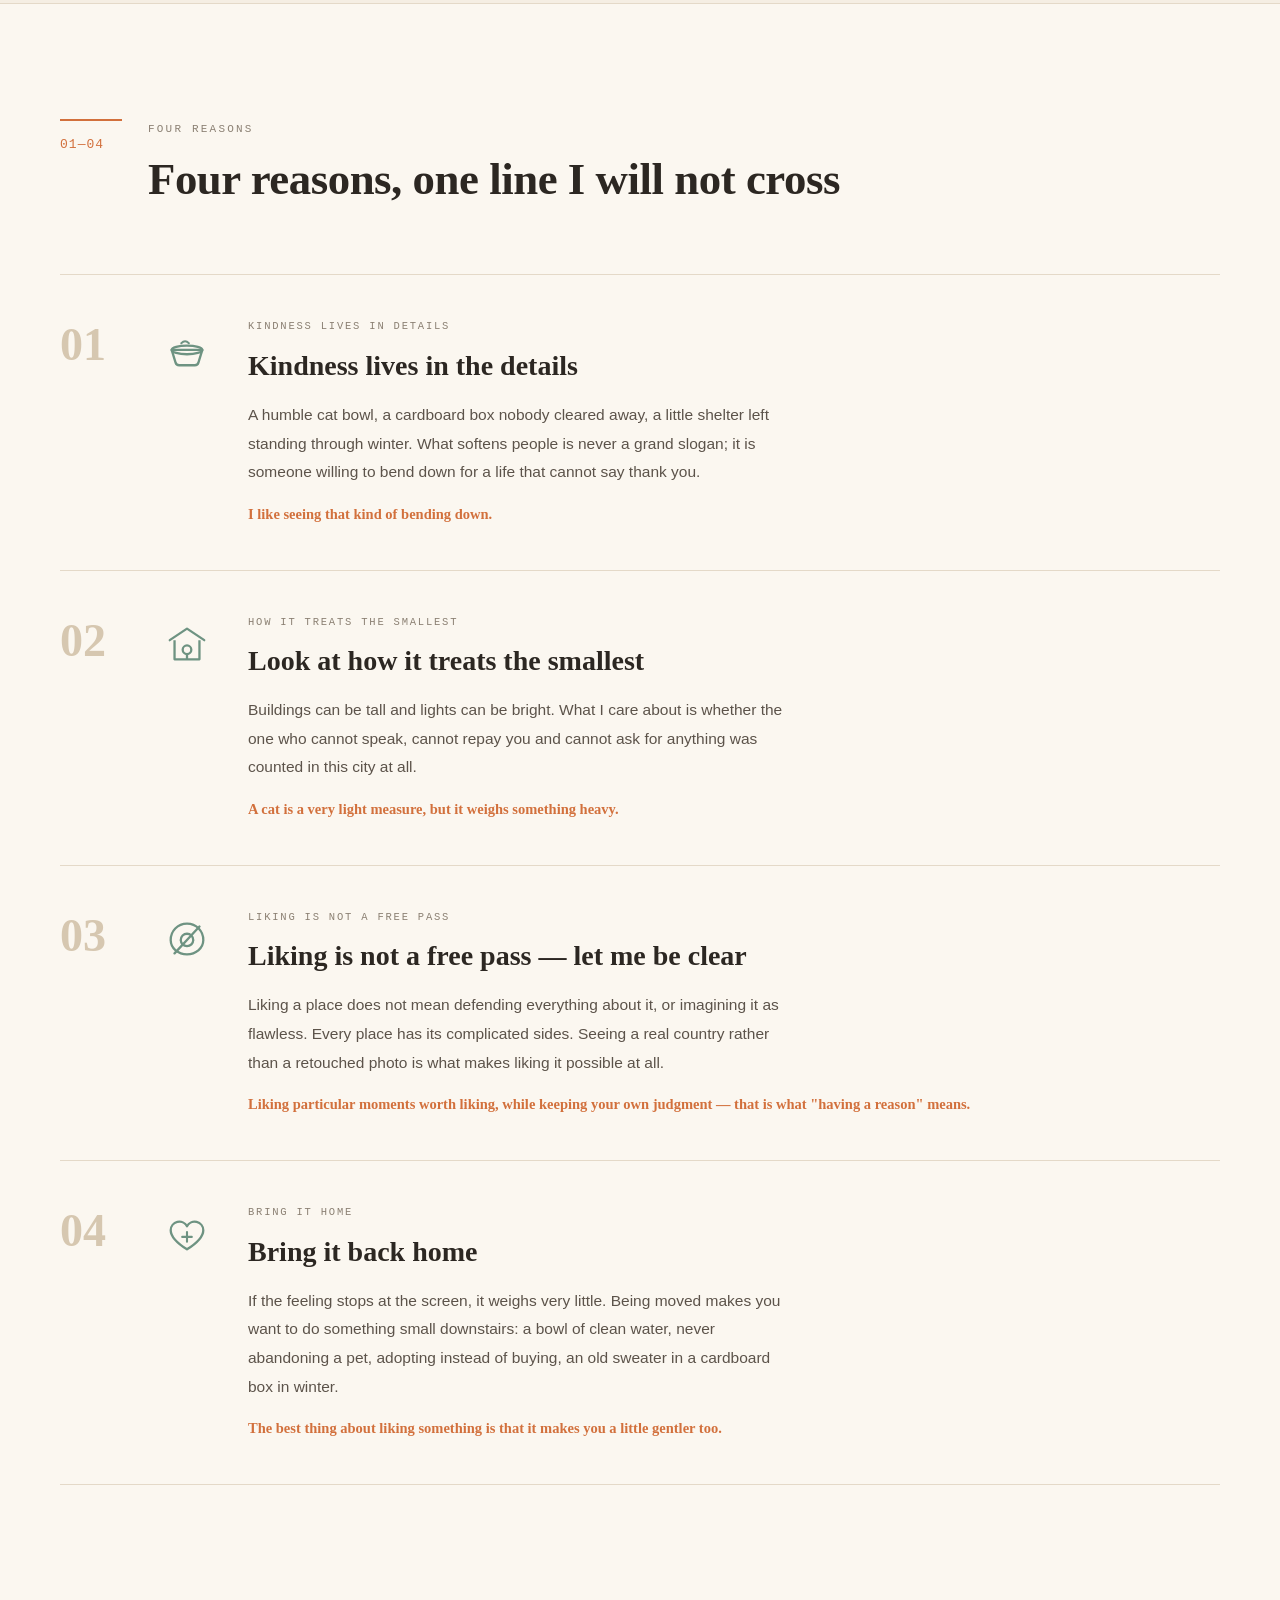
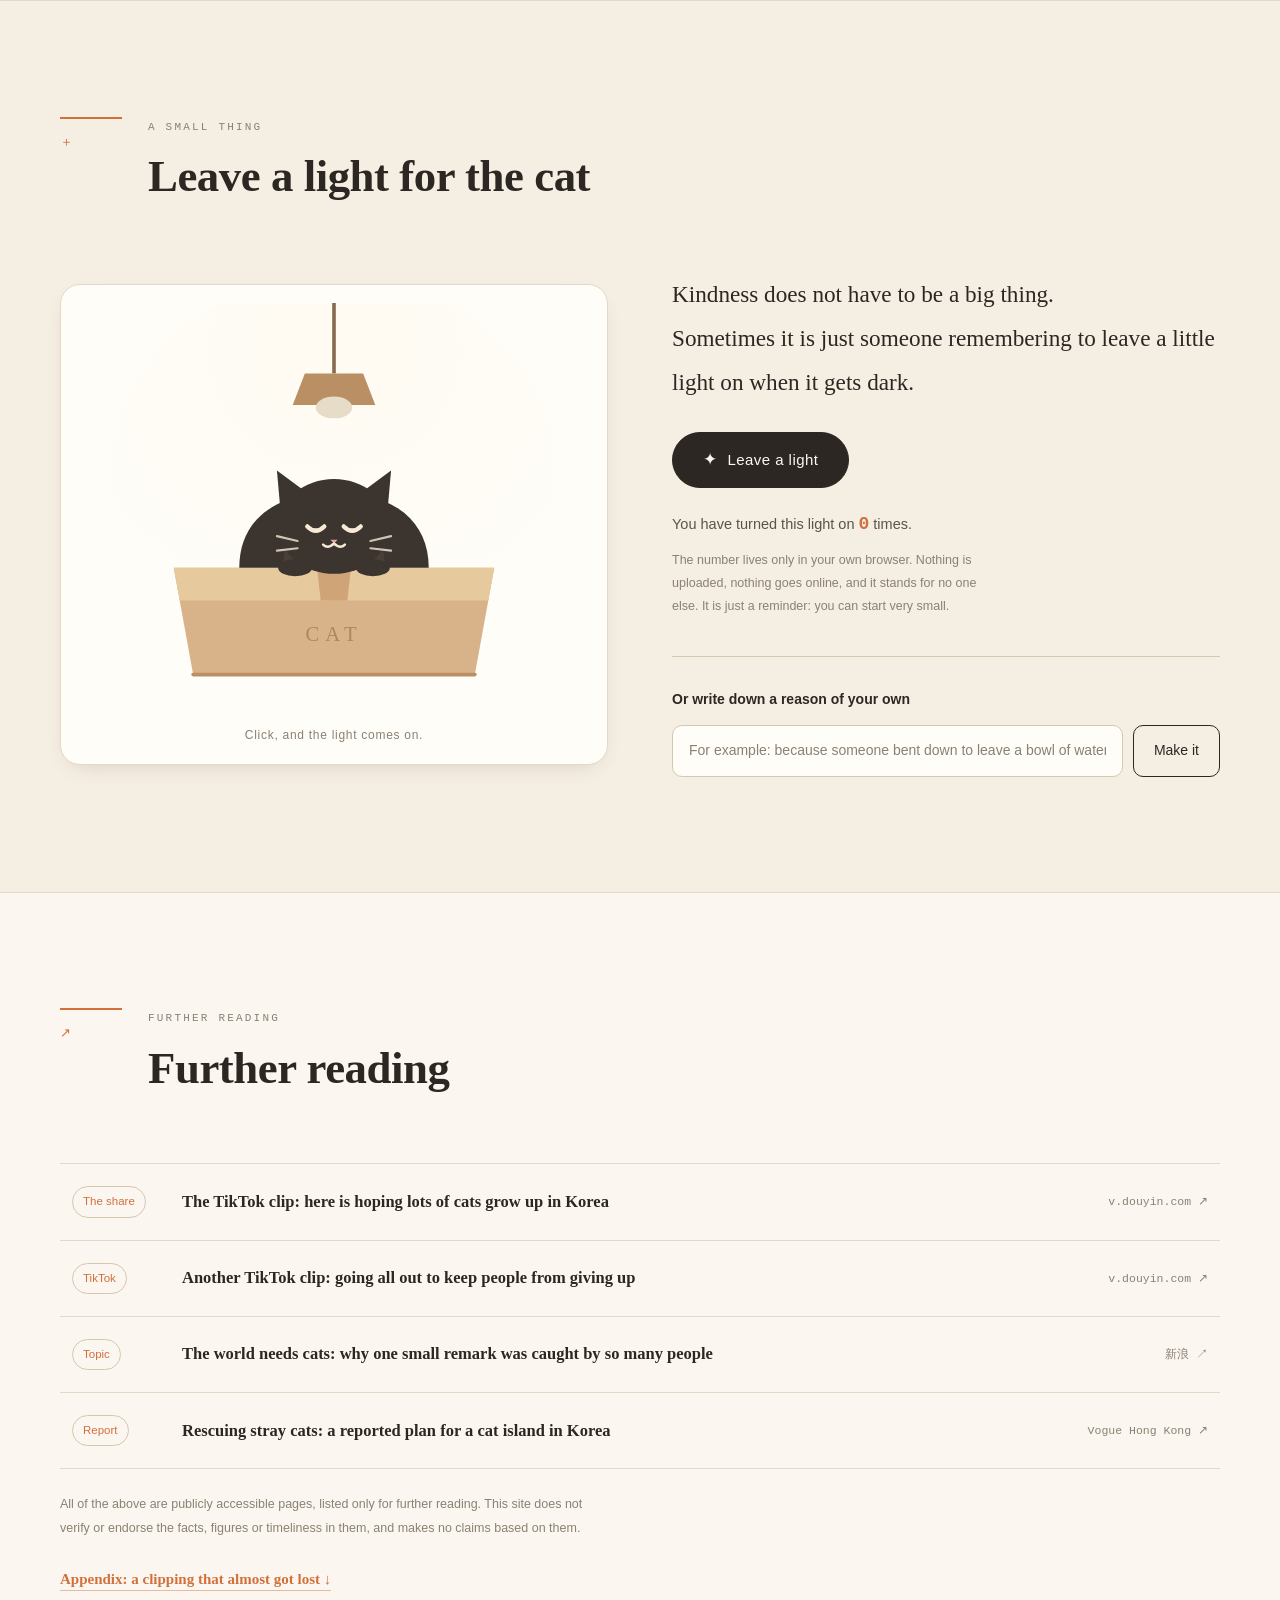
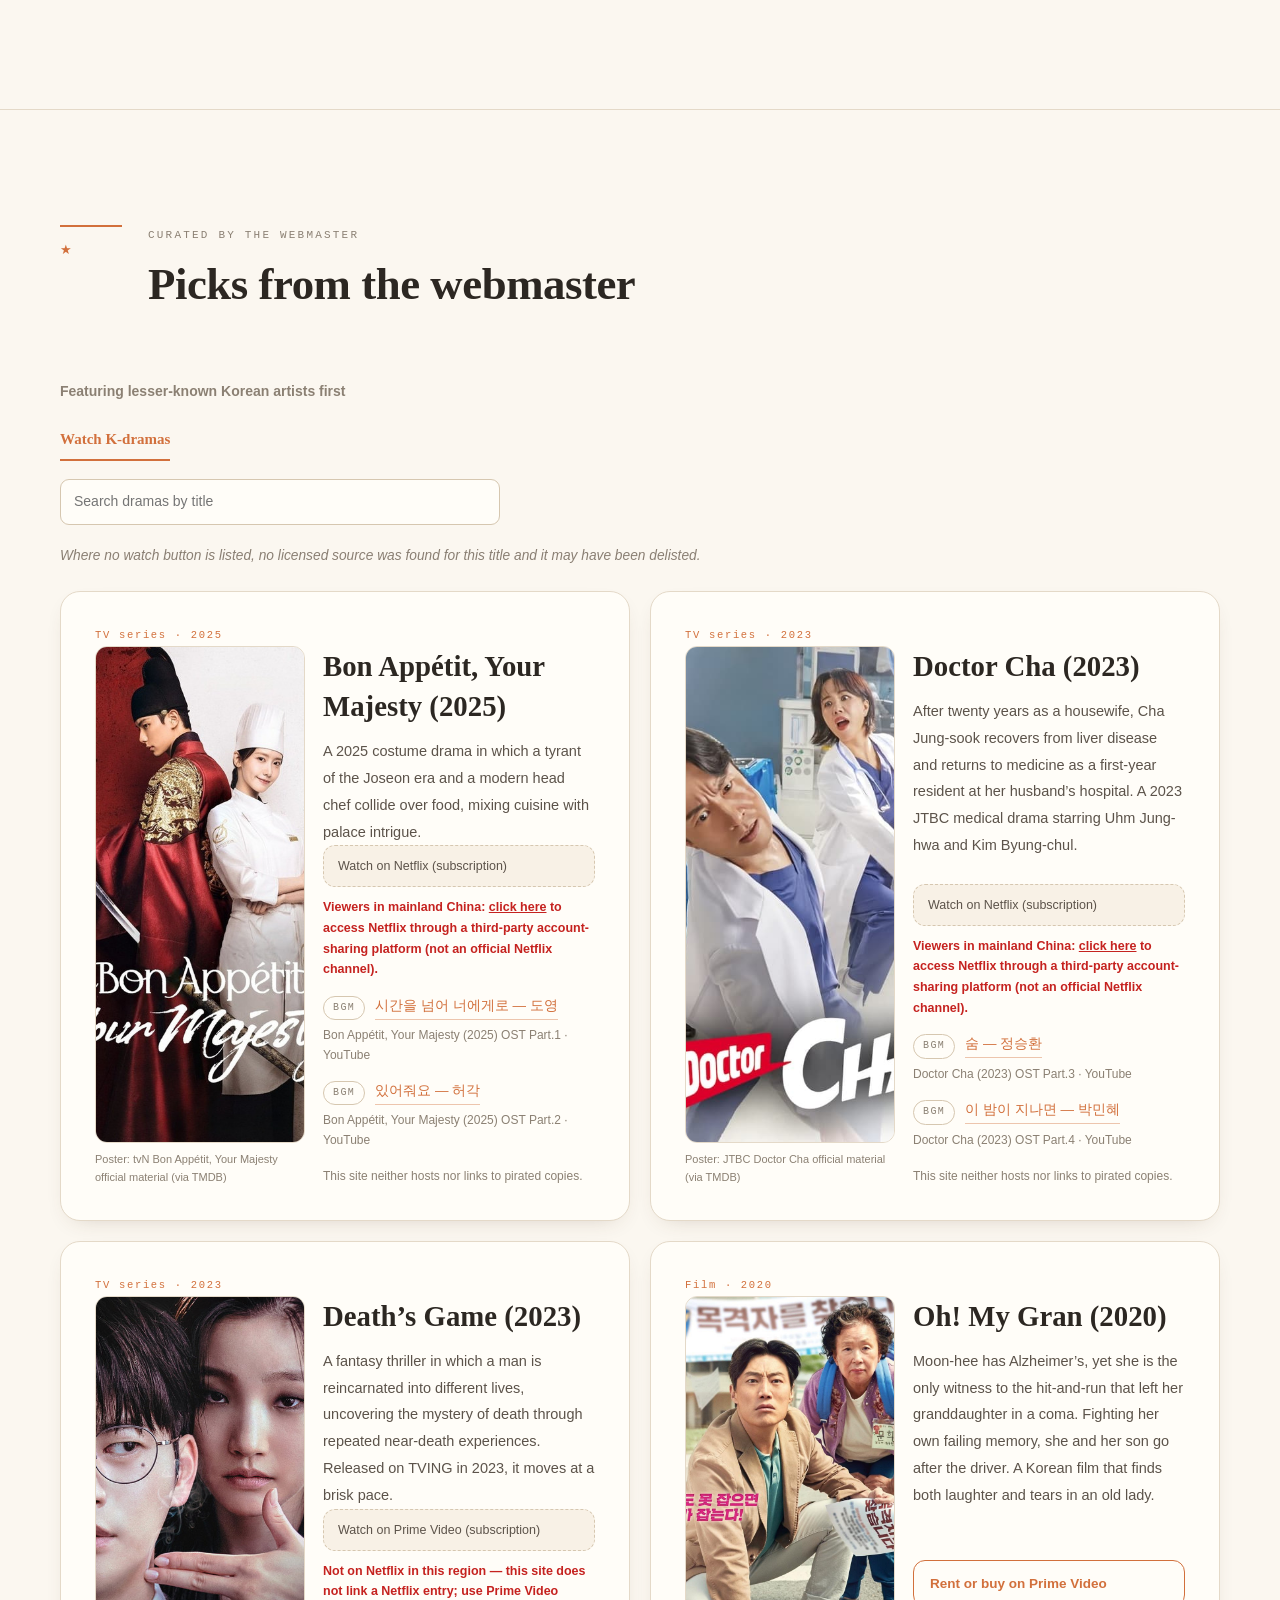
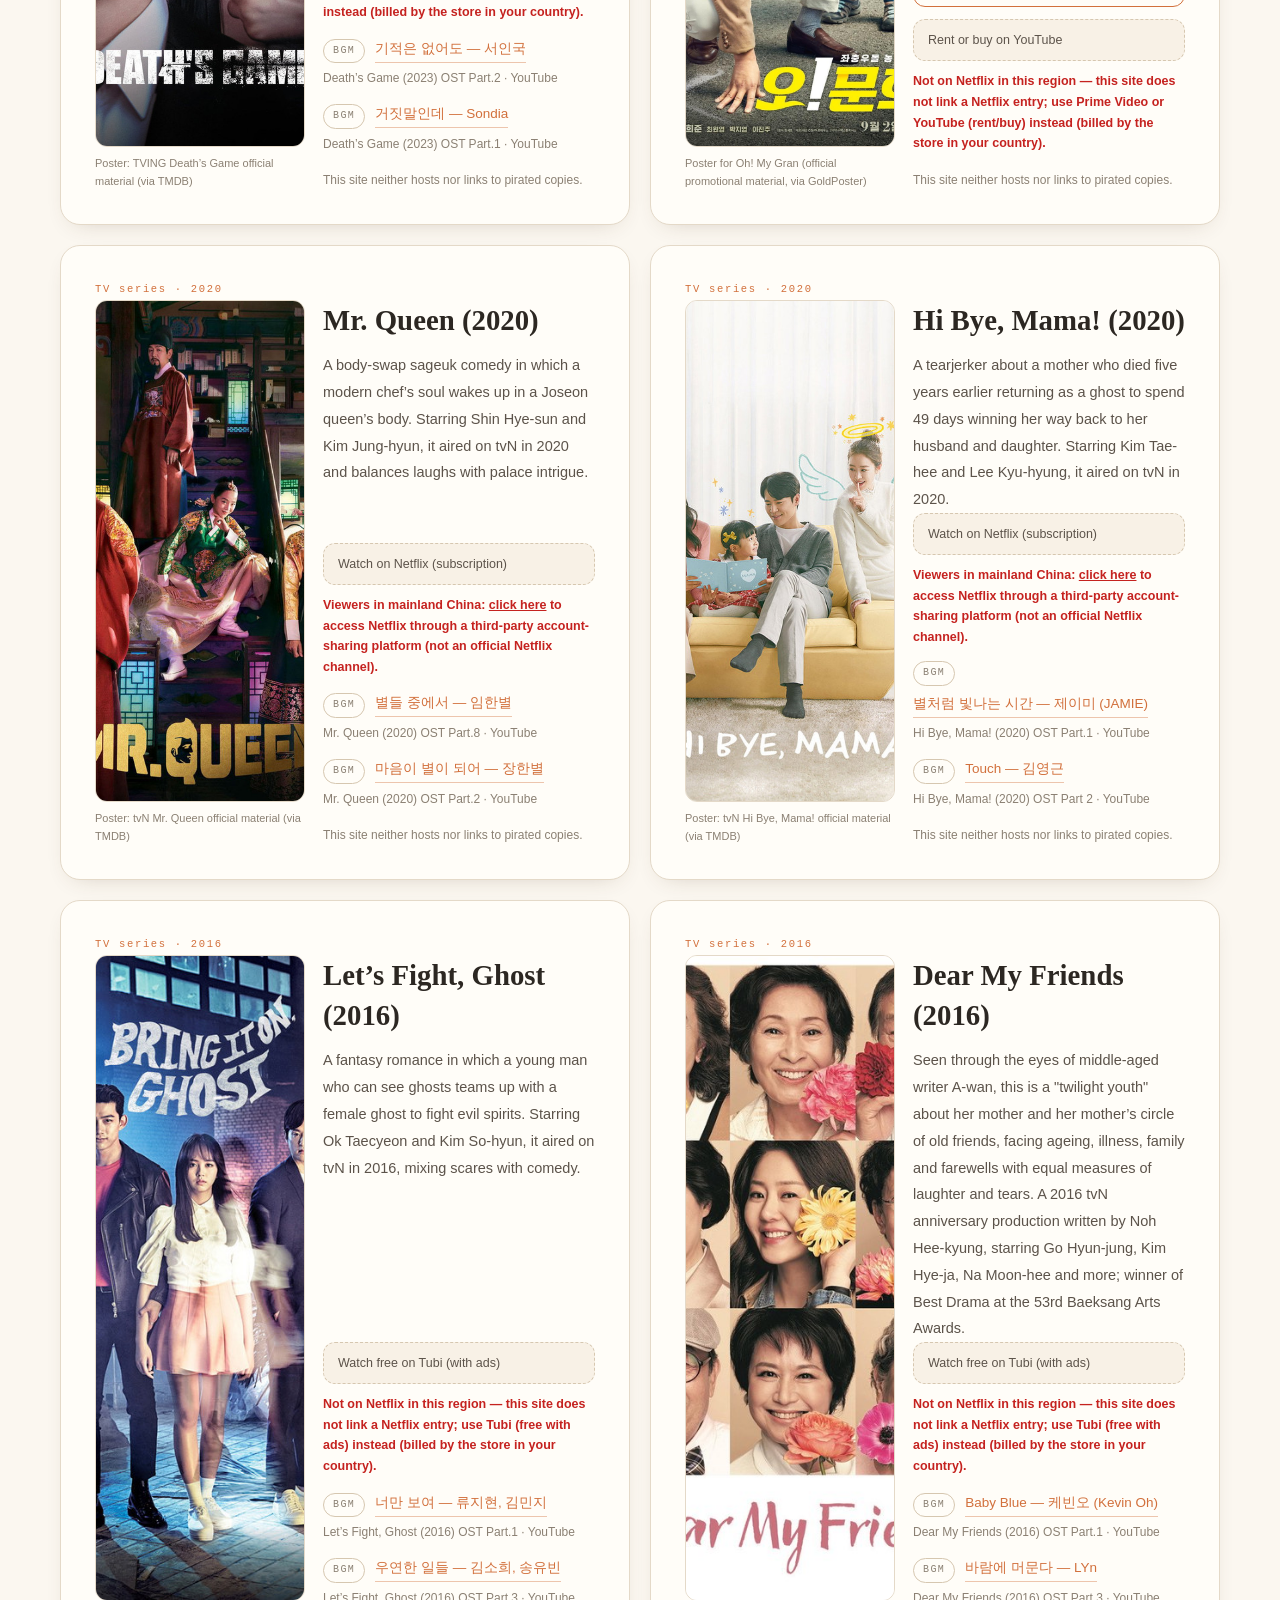
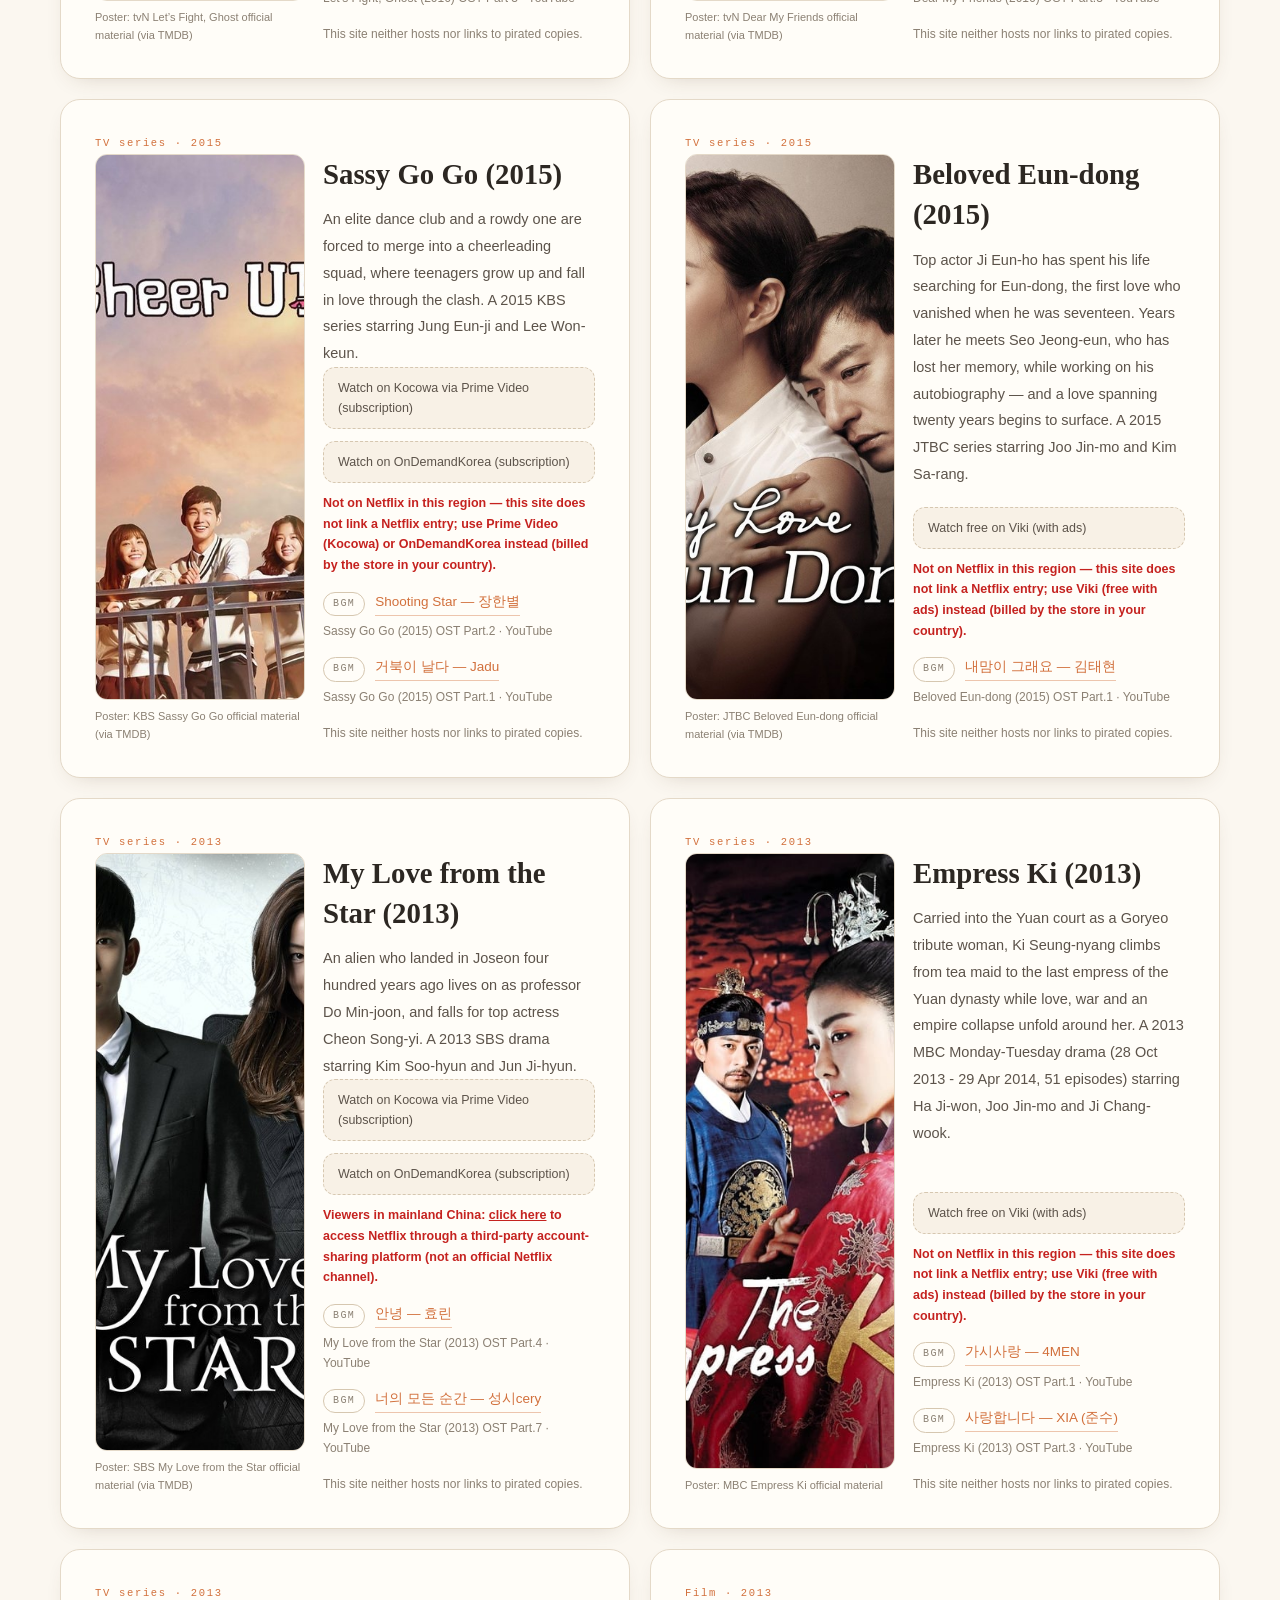
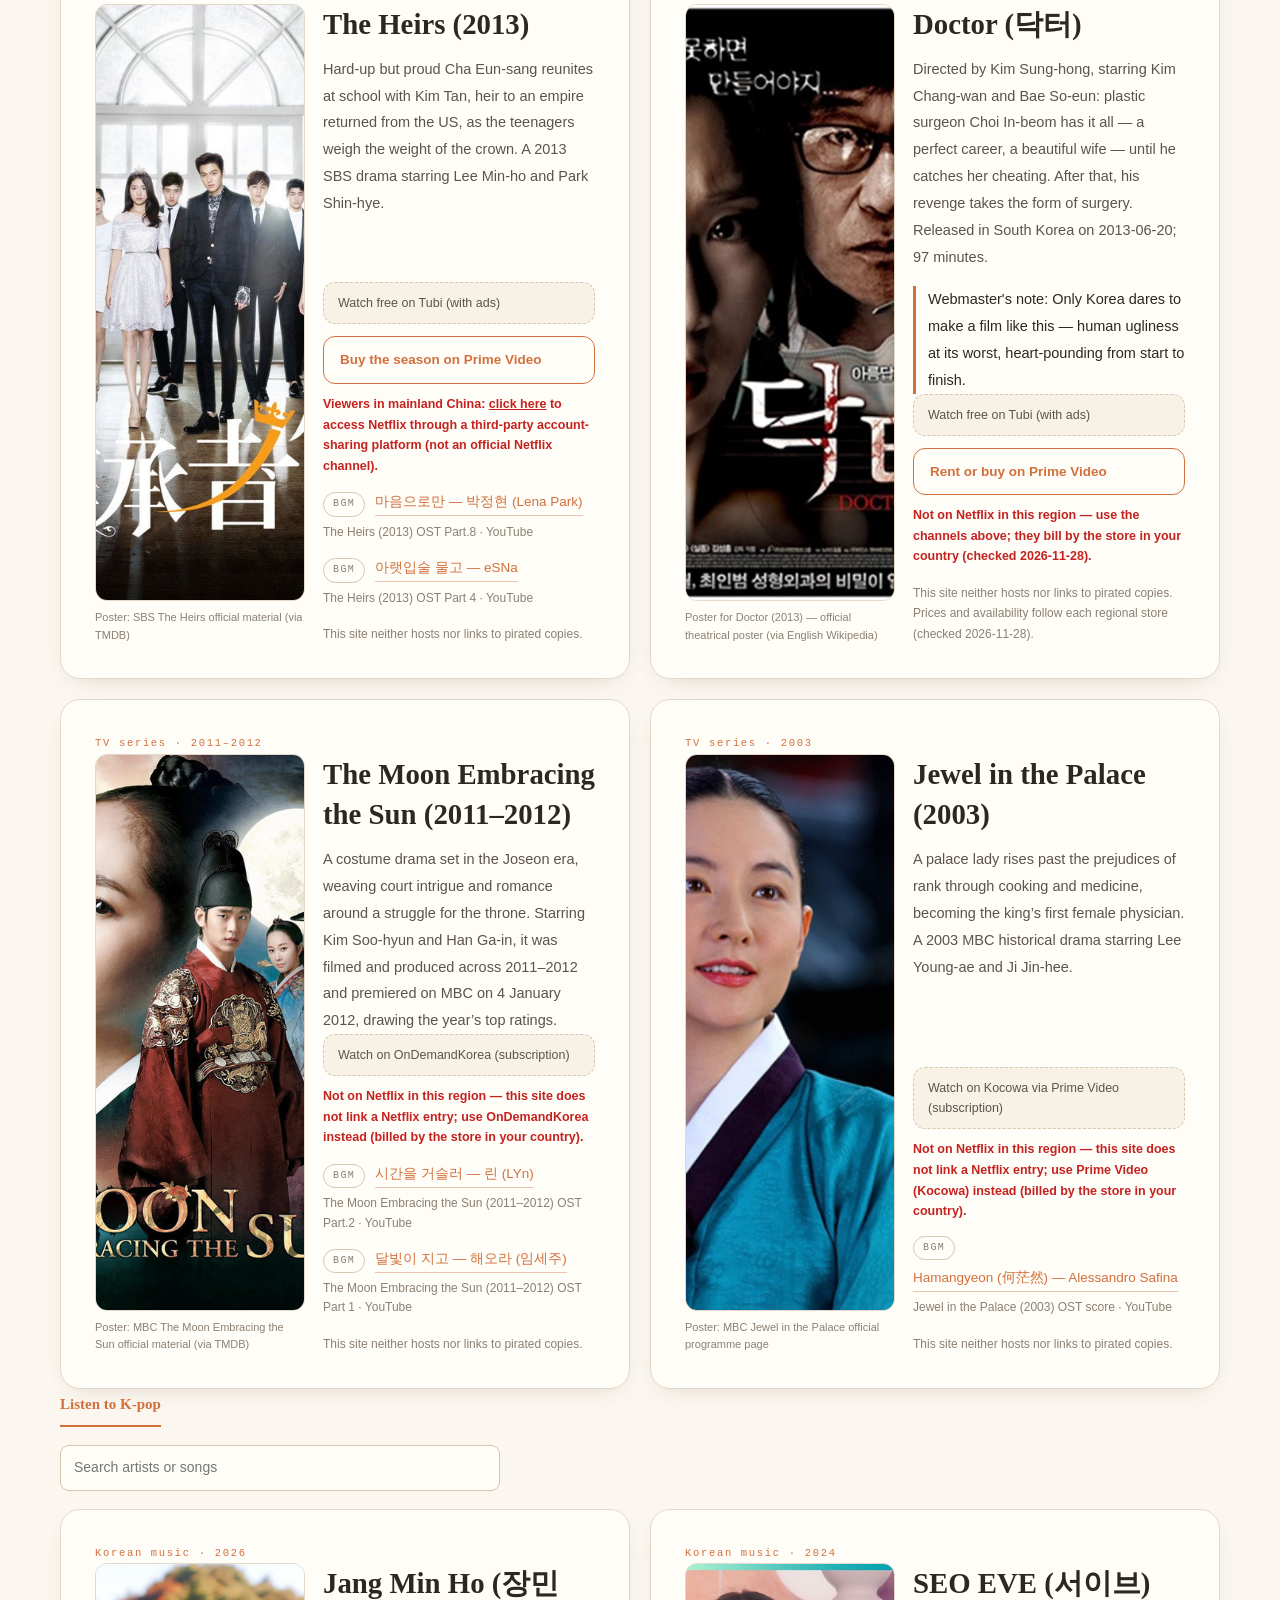
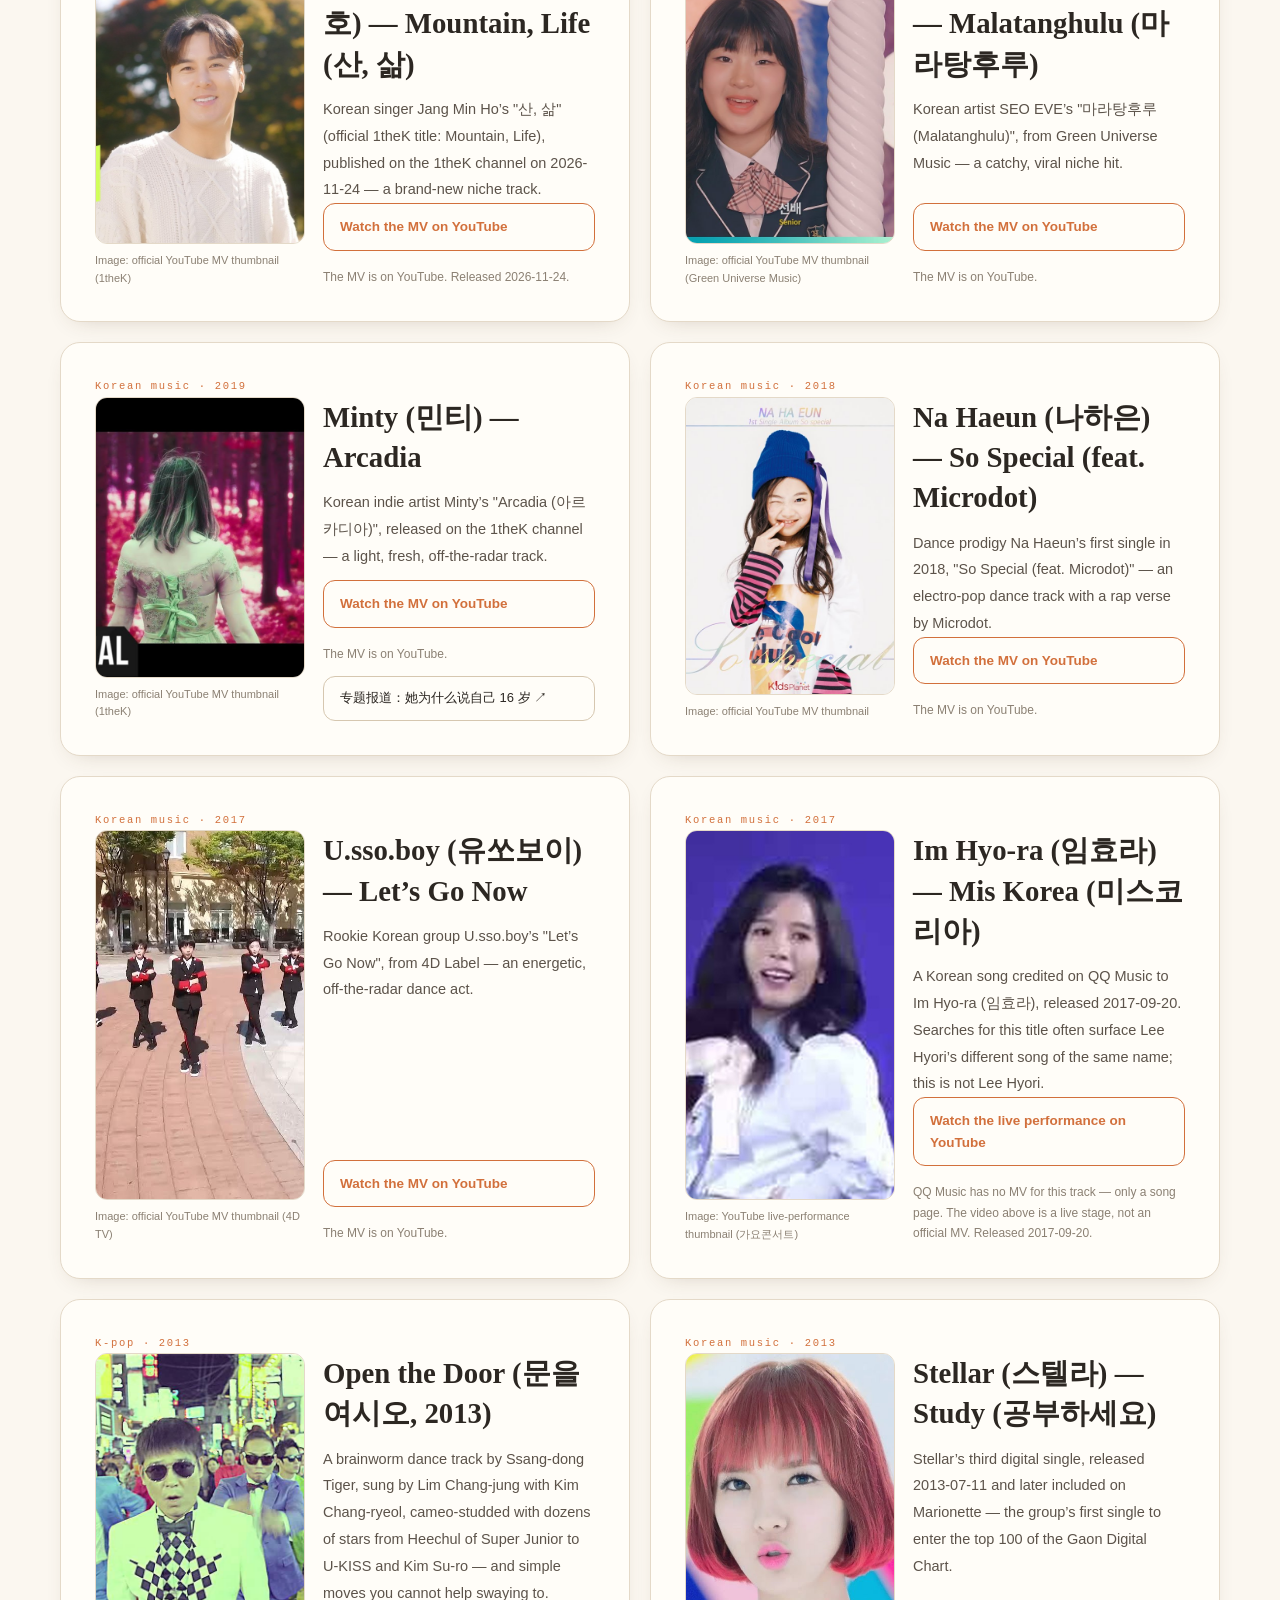
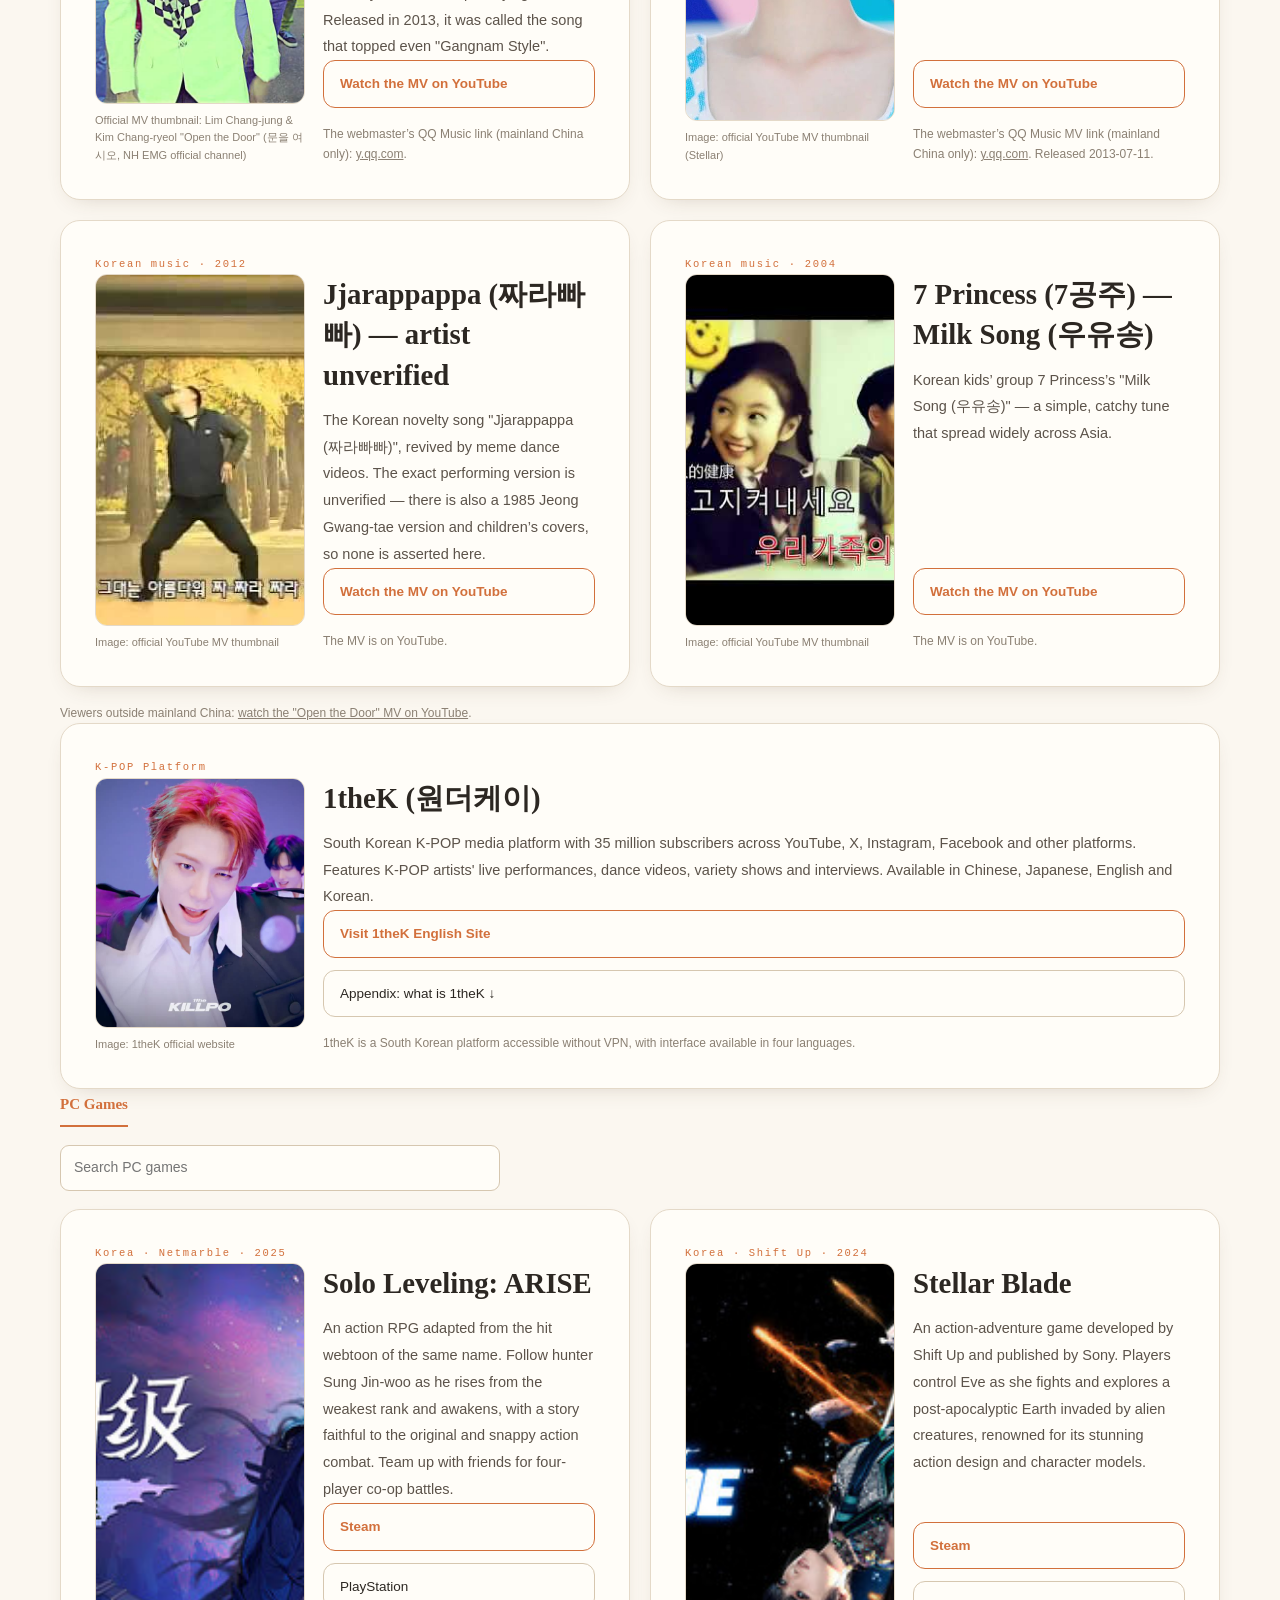
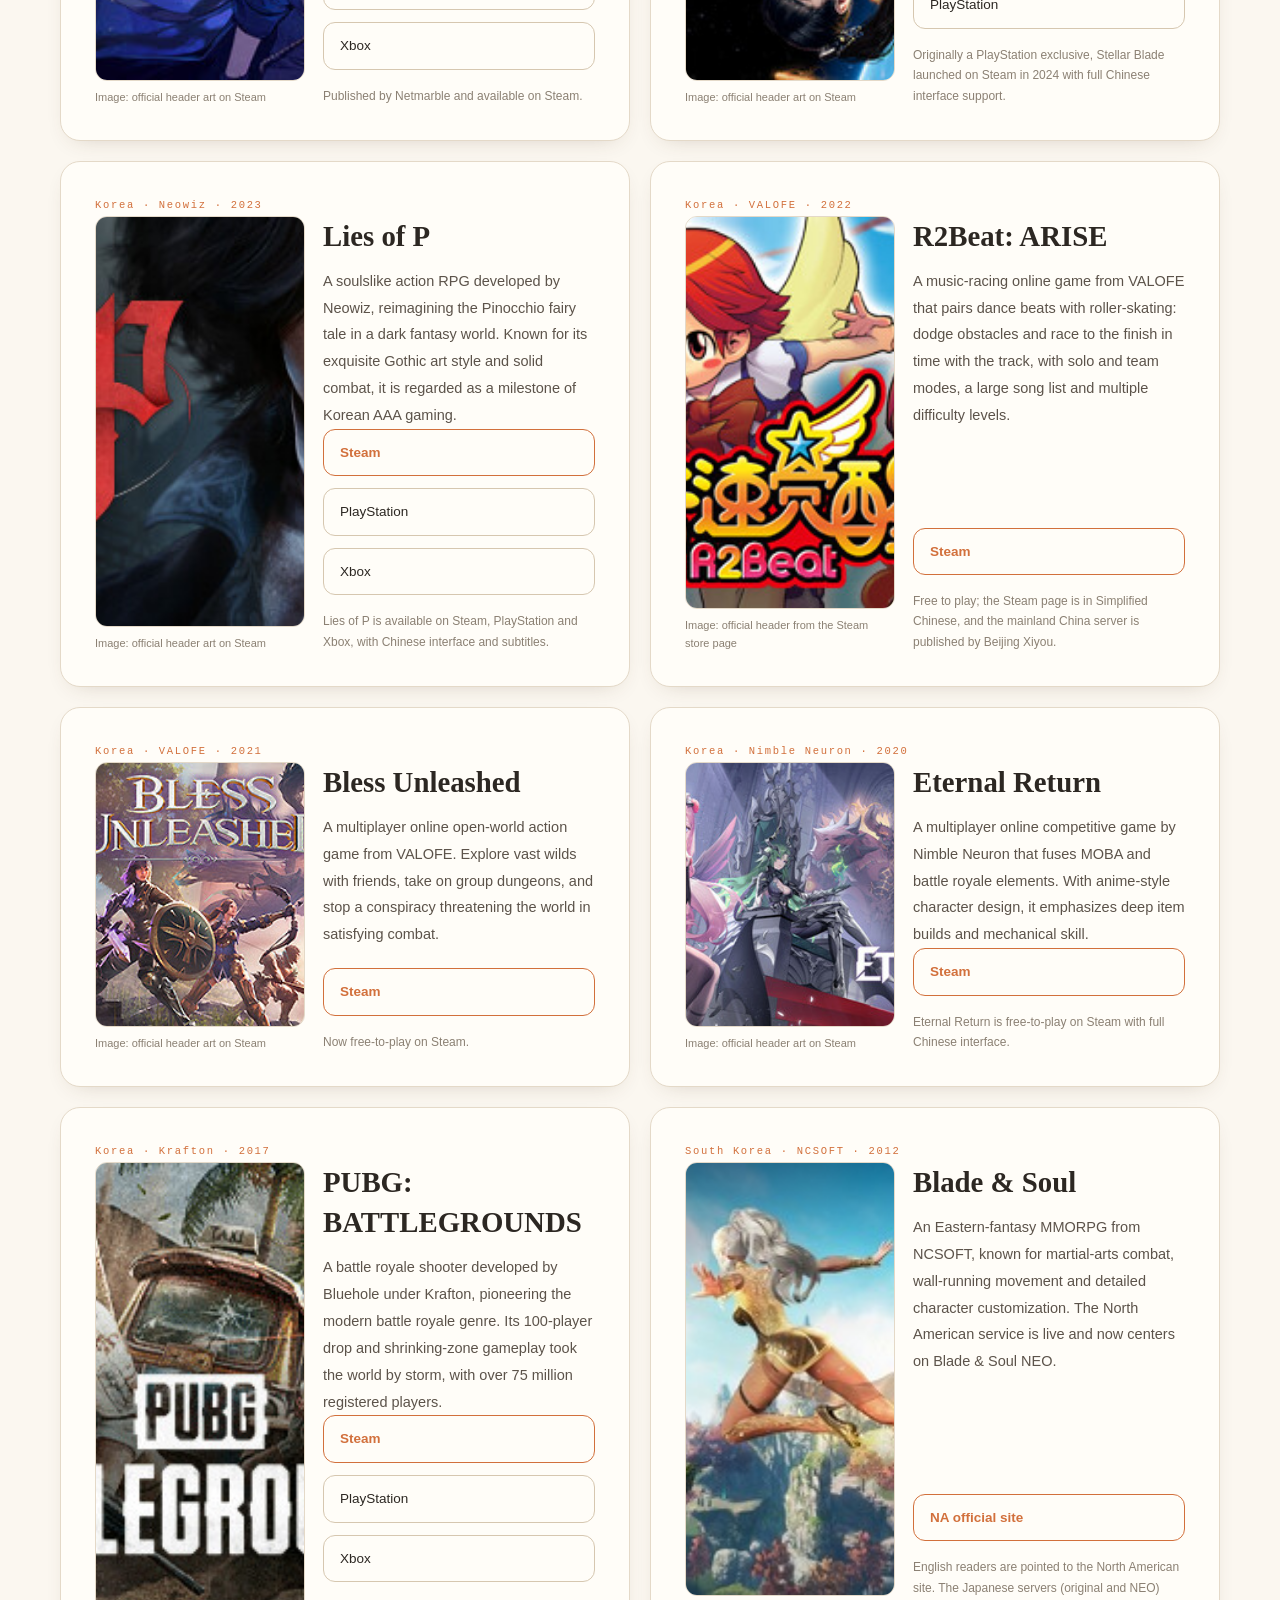
==== commit 9efb9ba8: "feat(picks): 每部剧补上第二首 OST（BGM 1 首 → 1~2 首，含《咬住下唇》）" ====
--- a/en/index.html
+++ b/en/index.html
@@ -445,6 +445,7 @@
               <p class="pick-desc" data-i18n="picks.drama9.desc">A 2025 costume drama in which a tyrant of the Joseon era and a modern head chef collide over food, mixing cuisine with palace intrigue.</p>
               <div class="pick-actions" data-i18n="picks.drama9.actions"><a class="pick-link pick-link-sub" href="https://www.netflix.com/title/82024852" target="_blank" rel="noopener noreferrer">Watch on Netflix (subscription)</a><p class="pick-netflix-note">Viewers in mainland China: <a href="https://nfshare.cn/?sid=5rfpUarUEd" target="_blank" rel="noopener noreferrer">click here</a> to access Netflix through a third-party account-sharing platform (not an official Netflix channel).</p></div>
                             <p class="pick-bgm" data-i18n="picks.drama9.bgm"><span class="pick-bgm-tag">BGM</span><a class="pick-link-bgm" href="https://youtu.be/j2vcrm1oVJs" target="_blank" rel="noopener noreferrer">시간을 넘어 너에게로 — 도영</a><span class="pick-bgm-note">Bon Appétit, Your Majesty (2025) OST Part.1 · YouTube</span></p>
+                            <p class="pick-bgm" data-i18n="picks.drama9.bgm2"><span class="pick-bgm-tag">BGM</span><a class="pick-link-bgm" href="https://youtu.be/9DPKL8yizNM" target="_blank" rel="noopener noreferrer">있어줘요 — 허각</a><span class="pick-bgm-note">Bon Appétit, Your Majesty (2025) OST Part.2 · YouTube</span></p>
               <p class="pick-note" data-i18n="picks.drama9.note">This site neither hosts nor links to pirated copies.</p>
             </div>
           </div>
@@ -461,6 +462,7 @@
               <p class="pick-desc" data-i18n="picks.drama1.desc">After twenty years as a housewife, Cha Jung-sook recovers from liver disease and returns to medicine as a first-year resident at her husband’s hospital. A 2023 JTBC medical drama starring Uhm Jung-hwa and Kim Byung-chul.</p>
               <div class="pick-actions" data-i18n="picks.drama1.actions"><a class="pick-link pick-link-sub" href="https://www.netflix.com/title/81682438" target="_blank" rel="noopener noreferrer">Watch on Netflix (subscription)</a><p class="pick-netflix-note">Viewers in mainland China: <a href="https://nfshare.cn/?sid=5rfpUarUEd" target="_blank" rel="noopener noreferrer">click here</a> to access Netflix through a third-party account-sharing platform (not an official Netflix channel).</p></div>
                             <p class="pick-bgm" data-i18n="picks.drama1.bgm"><span class="pick-bgm-tag">BGM</span><a class="pick-link-bgm" href="https://youtu.be/ExdYYs1yHGg" target="_blank" rel="noopener noreferrer">숨 — 정승환</a><span class="pick-bgm-note">Doctor Cha (2023) OST Part.3 · YouTube</span></p>
+                            <p class="pick-bgm" data-i18n="picks.drama1.bgm2"><span class="pick-bgm-tag">BGM</span><a class="pick-link-bgm" href="https://youtu.be/Y-NI2TKnZww" target="_blank" rel="noopener noreferrer">이 밤이 지나면 — 박민혜</a><span class="pick-bgm-note">Doctor Cha (2023) OST Part.4 · YouTube</span></p>
               <p class="pick-note" data-i18n="picks.drama1.note">This site neither hosts nor links to pirated copies.</p>
             </div>
           </div>
@@ -479,6 +481,7 @@
               <p class="pick-desc" data-i18n="picks.drama10.desc">A fantasy thriller in which a man is reincarnated into different lives, uncovering the mystery of death through repeated near-death experiences. Released on TVING in 2023, it moves at a brisk pace.</p>
               <div class="pick-actions" data-i18n="picks.drama10.actions"><a class="pick-link pick-link-sub" href="https://watch.amazon.com/detail?gti=amzn1.dv.gti.a3b03bc3-0b7d-49e5-8eb1-6d80ac89dd13" target="_blank" rel="noopener noreferrer">Watch on Prime Video (subscription)</a><p class="pick-netflix-note">Not on Netflix in this region — this site does not link a Netflix entry; use Prime Video instead (billed by the store in your country).</p></div>
                             <p class="pick-bgm" data-i18n="picks.drama10.bgm"><span class="pick-bgm-tag">BGM</span><a class="pick-link-bgm" href="https://youtu.be/1gE7VxIhAeE" target="_blank" rel="noopener noreferrer">기적은 없어도 — 서인국</a><span class="pick-bgm-note">Death’s Game (2023) OST Part.2 · YouTube</span></p>
+                            <p class="pick-bgm" data-i18n="picks.drama10.bgm2"><span class="pick-bgm-tag">BGM</span><a class="pick-link-bgm" href="https://youtu.be/7lRaRtnlVWs" target="_blank" rel="noopener noreferrer">거짓말인데 — Sondia</a><span class="pick-bgm-note">Death’s Game (2023) OST Part.1 · YouTube</span></p>
               <p class="pick-note" data-i18n="picks.drama10.note">This site neither hosts nor links to pirated copies.</p>
             </div>
           </div>
@@ -511,7 +514,8 @@
               <h3 class="pick-title" data-i18n="picks.drama7.title">Mr. Queen (2020)</h3>
               <p class="pick-desc" data-i18n="picks.drama7.desc">A body-swap sageuk comedy in which a modern chef’s soul wakes up in a Joseon queen’s body. Starring Shin Hye-sun and Kim Jung-hyun, it aired on tvN in 2020 and balances laughs with palace intrigue.</p>
               <div class="pick-actions" data-i18n="picks.drama7.actions"><a class="pick-link pick-link-sub" href="https://www.netflix.com/title/81422314" target="_blank" rel="noopener noreferrer">Watch on Netflix (subscription)</a><p class="pick-netflix-note">Viewers in mainland China: <a href="https://nfshare.cn/?sid=5rfpUarUEd" target="_blank" rel="noopener noreferrer">click here</a> to access Netflix through a third-party account-sharing platform (not an official Netflix channel).</p></div>
-                            <p class="pick-bgm" data-i18n="picks.drama7.bgm"><span class="pick-bgm-tag">BGM</span><a class="pick-link-bgm" href="https://youtu.be/EVXozIP0Nxk" target="_blank" rel="noopener noreferrer">별들 중에서 — 임한별</a><span class="pick-bgm-note">Mr. Queen (2020) OST Part.8 · YouTube</span></p>
+                            <p class="pick-bgm" data-i18n="picks.drama7.bgm"><span class="pick-bgm-tag">BGM</span><a class="pick-link-bgm" href="https://youtu.be/BbZLHTfub3c" target="_blank" rel="noopener noreferrer">별들 중에서 — 임한별</a><span class="pick-bgm-note">Mr. Queen (2020) OST Part.8 · YouTube</span></p>
+                            <p class="pick-bgm" data-i18n="picks.drama7.bgm2"><span class="pick-bgm-tag">BGM</span><a class="pick-link-bgm" href="https://youtu.be/zfo7gb4OqnM" target="_blank" rel="noopener noreferrer">마음이 별이 되어 — 장한별</a><span class="pick-bgm-note">Mr. Queen (2020) OST Part.2 · YouTube</span></p>
               <p class="pick-note" data-i18n="picks.drama7.note">This site neither hosts nor links to pirated copies.</p>
             </div>
           </div>
@@ -529,7 +533,8 @@
               <h3 class="pick-title" data-i18n="picks.drama8.title">Hi Bye, Mama! (2020)</h3>
               <p class="pick-desc" data-i18n="picks.drama8.desc">A tearjerker about a mother who died five years earlier returning as a ghost to spend 49 days winning her way back to her husband and daughter. Starring Kim Tae-hee and Lee Kyu-hyung, it aired on tvN in 2020.</p>
               <div class="pick-actions" data-i18n="picks.drama8.actions"><a class="pick-link pick-link-sub" href="https://www.netflix.com/title/81243996" target="_blank" rel="noopener noreferrer">Watch on Netflix (subscription)</a><p class="pick-netflix-note">Viewers in mainland China: <a href="https://nfshare.cn/?sid=5rfpUarUEd" target="_blank" rel="noopener noreferrer">click here</a> to access Netflix through a third-party account-sharing platform (not an official Netflix channel).</p></div>
-                            <p class="pick-bgm" data-i18n="picks.drama8.bgm"><span class="pick-bgm-tag">BGM</span><a class="pick-link-bgm" href="https://youtu.be/FBgco0xCm7c" target="_blank" rel="noopener noreferrer">별처럼 빛나는 시간 — 제이미 (JAMIE)</a><span class="pick-bgm-note">Hi Bye, Mama! (2020) OST Part.1 · YouTube</span></p>
+                            <p class="pick-bgm" data-i18n="picks.drama8.bgm"><span class="pick-bgm-tag">BGM</span><a class="pick-link-bgm" href="https://youtu.be/EDXVhBn9RB4" target="_blank" rel="noopener noreferrer">별처럼 빛나는 시간 — 제이미 (JAMIE)</a><span class="pick-bgm-note">Hi Bye, Mama! (2020) OST Part.1 · YouTube</span></p>
+                            <p class="pick-bgm" data-i18n="picks.drama8.bgm2"><span class="pick-bgm-tag">BGM</span><a class="pick-link-bgm" href="https://youtu.be/uEVUOY-Ct9c" target="_blank" rel="noopener noreferrer">Touch — 김영근</a><span class="pick-bgm-note">Hi Bye, Mama! (2020) OST Part 2 · YouTube</span></p>
               <p class="pick-note" data-i18n="picks.drama8.note">This site neither hosts nor links to pirated copies.</p>
             </div>
           </div>
@@ -548,6 +553,7 @@
               <p class="pick-desc" data-i18n="picks.drama11.desc">A fantasy romance in which a young man who can see ghosts teams up with a female ghost to fight evil spirits. Starring Ok Taecyeon and Kim So-hyun, it aired on tvN in 2016, mixing scares with comedy.</p>
               <div class="pick-actions" data-i18n="picks.drama11.actions"><a class="pick-link pick-link-sub" href="https://tubitv.com/series/300009794/bring-it-on-ghost-subbed" target="_blank" rel="noopener noreferrer">Watch free on Tubi (with ads)</a><p class="pick-netflix-note">Not on Netflix in this region — this site does not link a Netflix entry; use Tubi (free with ads) instead (billed by the store in your country).</p></div>
                             <p class="pick-bgm" data-i18n="picks.drama11.bgm"><span class="pick-bgm-tag">BGM</span><a class="pick-link-bgm" href="https://youtu.be/4lJy2AjqvQE" target="_blank" rel="noopener noreferrer">너만 보여 — 류지현, 김민지</a><span class="pick-bgm-note">Let’s Fight, Ghost (2016) OST Part.1 · YouTube</span></p>
+                            <p class="pick-bgm" data-i18n="picks.drama11.bgm2"><span class="pick-bgm-tag">BGM</span><a class="pick-link-bgm" href="https://youtu.be/1mUmECGzCGs" target="_blank" rel="noopener noreferrer">우연한 일들 — 김소희, 송유빈</a><span class="pick-bgm-note">Let’s Fight, Ghost (2016) OST Part 3 · YouTube</span></p>
               <p class="pick-note" data-i18n="picks.drama11.note">This site neither hosts nor links to pirated copies.</p>
             </div>
           </div>
@@ -566,6 +572,7 @@
               <p class="pick-desc" data-i18n="picks.drama13.desc">Seen through the eyes of middle-aged writer A-wan, this is a "twilight youth" about her mother and her mother’s circle of old friends, facing ageing, illness, family and farewells with equal measures of laughter and tears. A 2016 tvN anniversary production written by Noh Hee-kyung, starring Go Hyun-jung, Kim Hye-ja, Na Moon-hee and more; winner of Best Drama at the 53rd Baeksang Arts Awards.</p>
               <div class="pick-actions" data-i18n="picks.drama13.actions"><a class="pick-link pick-link-sub" href="https://tubitv.com/series/300010014/dear-my-friends" target="_blank" rel="noopener noreferrer">Watch free on Tubi (with ads)</a><p class="pick-netflix-note">Not on Netflix in this region — this site does not link a Netflix entry; use Tubi (free with ads) instead (billed by the store in your country).</p></div>
                             <p class="pick-bgm" data-i18n="picks.drama13.bgm"><span class="pick-bgm-tag">BGM</span><a class="pick-link-bgm" href="https://youtu.be/d3MoxJv6rMI" target="_blank" rel="noopener noreferrer">Baby Blue — 케빈오 (Kevin Oh)</a><span class="pick-bgm-note">Dear My Friends (2016) OST Part.1 · YouTube</span></p>
+                            <p class="pick-bgm" data-i18n="picks.drama13.bgm2"><span class="pick-bgm-tag">BGM</span><a class="pick-link-bgm" href="https://youtu.be/MJym9hB74C8" target="_blank" rel="noopener noreferrer">바람에 머문다 — LYn</a><span class="pick-bgm-note">Dear My Friends (2016) OST Part.3 · YouTube</span></p>
               <p class="pick-note" data-i18n="picks.drama13.note">This site neither hosts nor links to pirated copies.</p>
             </div>
           </div>
@@ -582,6 +589,7 @@
               <p class="pick-desc" data-i18n="picks.drama2.desc">An elite dance club and a rowdy one are forced to merge into a cheerleading squad, where teenagers grow up and fall in love through the clash. A 2015 KBS series starring Jung Eun-ji and Lee Won-keun.</p>
               <div class="pick-actions" data-i18n="picks.drama2.actions"><a class="pick-link pick-link-sub" href="https://watch.amazon.com/detail?gti=amzn1.dv.gti.7498e914-8cdf-4f9c-ad95-4342e43e3c90" target="_blank" rel="noopener noreferrer">Watch on Kocowa via Prime Video (subscription)</a><a class="pick-link pick-link-sub" href="https://www.ondemandkorea.com/player/vod/cheer-up-0-1?contentId=1609890" target="_blank" rel="noopener noreferrer">Watch on OnDemandKorea (subscription)</a><p class="pick-netflix-note">Not on Netflix in this region — this site does not link a Netflix entry; use Prime Video (Kocowa) or OnDemandKorea instead (billed by the store in your country).</p></div>
                             <p class="pick-bgm" data-i18n="picks.drama2.bgm"><span class="pick-bgm-tag">BGM</span><a class="pick-link-bgm" href="https://youtu.be/-Sy-TP1ICXQ" target="_blank" rel="noopener noreferrer">Shooting Star — 장한별</a><span class="pick-bgm-note">Sassy Go Go (2015) OST Part.2 · YouTube</span></p>
+                            <p class="pick-bgm" data-i18n="picks.drama2.bgm2"><span class="pick-bgm-tag">BGM</span><a class="pick-link-bgm" href="https://youtu.be/fZKg1ZhqyGM" target="_blank" rel="noopener noreferrer">거북이 날다 — Jadu</a><span class="pick-bgm-note">Sassy Go Go (2015) OST Part.1 · YouTube</span></p>
               <p class="pick-note" data-i18n="picks.drama2.note">This site neither hosts nor links to pirated copies.</p>
             </div>
           </div>
@@ -616,6 +624,7 @@
               <p class="pick-desc" data-i18n="picks.drama3.desc">An alien who landed in Joseon four hundred years ago lives on as professor Do Min-joon, and falls for top actress Cheon Song-yi. A 2013 SBS drama starring Kim Soo-hyun and Jun Ji-hyun.</p>
               <div class="pick-actions" data-i18n="picks.drama3.actions"><a class="pick-link pick-link-sub" href="https://watch.amazon.com/detail?gti=amzn1.dv.gti.b8608d49-3ed5-4ed9-9655-fbd806b49fce" target="_blank" rel="noopener noreferrer">Watch on Kocowa via Prime Video (subscription)</a><a class="pick-link pick-link-sub" href="https://www.ondemandkorea.com/player/vod/my-love-from-the-star-1?contentId=735544" target="_blank" rel="noopener noreferrer">Watch on OnDemandKorea (subscription)</a><p class="pick-netflix-note">Viewers in mainland China: <a href="https://nfshare.cn/?sid=5rfpUarUEd" target="_blank" rel="noopener noreferrer">click here</a> to access Netflix through a third-party account-sharing platform (not an official Netflix channel).</p></div>
                             <p class="pick-bgm" data-i18n="picks.drama3.bgm"><span class="pick-bgm-tag">BGM</span><a class="pick-link-bgm" href="https://youtu.be/CYyD1cQoIJY" target="_blank" rel="noopener noreferrer">안녕 — 효린</a><span class="pick-bgm-note">My Love from the Star (2013) OST Part.4 · YouTube</span></p>
+                            <p class="pick-bgm" data-i18n="picks.drama3.bgm2"><span class="pick-bgm-tag">BGM</span><a class="pick-link-bgm" href="https://youtu.be/Dbxzh078jr4" target="_blank" rel="noopener noreferrer">너의 모든 순간 — 성시cery</a><span class="pick-bgm-note">My Love from the Star (2013) OST Part.7 · YouTube</span></p>
               <p class="pick-note" data-i18n="picks.drama3.note">This site neither hosts nor links to pirated copies.</p>
             </div>
           </div>
@@ -632,6 +641,7 @@
               <p class="pick-desc" data-i18n="picks.drama14.desc">Carried into the Yuan court as a Goryeo tribute woman, Ki Seung-nyang climbs from tea maid to the last empress of the Yuan dynasty while love, war and an empire collapse unfold around her. A 2013 MBC Monday-Tuesday drama (28 Oct 2013 - 29 Apr 2014, 51 episodes) starring Ha Ji-won, Joo Jin-mo and Ji Chang-wook.</p>
               <div class="pick-actions" data-i18n="picks.drama14.actions"><a class="pick-link pick-link-sub" href="https://www.viki.com/tv/37211c-empress-ki" target="_blank" rel="noopener noreferrer">Watch free on Viki (with ads)</a><p class="pick-netflix-note">Not on Netflix in this region — this site does not link a Netflix entry; use Viki (free with ads) instead (billed by the store in your country).</p></div>
                             <p class="pick-bgm" data-i18n="picks.drama14.bgm"><span class="pick-bgm-tag">BGM</span><a class="pick-link-bgm" href="https://youtu.be/Cn5-d0EdDFU" target="_blank" rel="noopener noreferrer">가시사랑 — 4MEN</a><span class="pick-bgm-note">Empress Ki (2013) OST Part.1 · YouTube</span></p>
+                            <p class="pick-bgm" data-i18n="picks.drama14.bgm2"><span class="pick-bgm-tag">BGM</span><a class="pick-link-bgm" href="https://youtu.be/olcpLZV7Lzg" target="_blank" rel="noopener noreferrer">사랑합니다 — XIA (준수)</a><span class="pick-bgm-note">Empress Ki (2013) OST Part.3 · YouTube</span></p>
               <p class="pick-note" data-i18n="picks.drama14.note">This site neither hosts nor links to pirated copies.</p>
             </div>
           </div>
@@ -649,6 +659,7 @@
               <p class="pick-desc" data-i18n="picks.drama4.desc">Hard-up but proud Cha Eun-sang reunites at school with Kim Tan, heir to an empire returned from the US, as the teenagers weigh the weight of the crown. A 2013 SBS drama starring Lee Min-ho and Park Shin-hye.</p>
               <div class="pick-actions" data-i18n="picks.drama4.actions"><a class="pick-link pick-link-sub" href="https://tubitv.com/series/300001259/the-heirs" target="_blank" rel="noopener noreferrer">Watch free on Tubi (with ads)</a><a class="pick-link pick-link-featured" href="https://watch.amazon.com/detail?gti=amzn1.dv.gti.48bbb40c-29e6-73ba-eafe-e8d48570412f" target="_blank" rel="noopener noreferrer">Buy the season on Prime Video</a><p class="pick-netflix-note">Viewers in mainland China: <a href="https://nfshare.cn/?sid=5rfpUarUEd" target="_blank" rel="noopener noreferrer">click here</a> to access Netflix through a third-party account-sharing platform (not an official Netflix channel).</p></div>
               <p class="pick-bgm" data-i18n="picks.drama4.bgm"><span class="pick-bgm-tag">BGM</span><a class="pick-link-bgm" href="https://youtu.be/sOO9QuGKaCY" target="_blank" rel="noopener noreferrer">마음으로만 — 박정현 (Lena Park)</a><span class="pick-bgm-note">The Heirs (2013) OST Part.8 · YouTube</span></p>
+              <p class="pick-bgm" data-i18n="picks.drama4.bgm2"><span class="pick-bgm-tag">BGM</span><a class="pick-link-bgm" href="https://youtu.be/d-jxqm9JePk" target="_blank" rel="noopener noreferrer">아랫입술 물고 — eSNa</a><span class="pick-bgm-note">The Heirs (2013) OST Part 4 · YouTube</span></p>
               <p class="pick-note" data-i18n="picks.drama4.note">This site neither hosts nor links to pirated copies.</p>
             </div>
           </div>
@@ -683,6 +694,7 @@
               <p class="pick-desc" data-i18n="picks.drama6.desc">A costume drama set in the Joseon era, weaving court intrigue and romance around a struggle for the throne. Starring Kim Soo-hyun and Han Ga-in, it was filmed and produced across 2011–2012 and premiered on MBC on 4 January 2012, drawing the year’s top ratings.</p>
               <div class="pick-actions" data-i18n="picks.drama6.actions"><a class="pick-link pick-link-sub" href="https://www.ondemandkorea.com/player/vod/the-moon-embracing-the-sun-1?contentId=707960" target="_blank" rel="noopener noreferrer">Watch on OnDemandKorea (subscription)</a><p class="pick-netflix-note">Not on Netflix in this region — this site does not link a Netflix entry; use OnDemandKorea instead (billed by the store in your country).</p></div>
                             <p class="pick-bgm" data-i18n="picks.drama6.bgm"><span class="pick-bgm-tag">BGM</span><a class="pick-link-bgm" href="https://youtu.be/BgcRLIXw4dQ" target="_blank" rel="noopener noreferrer">시간을 거슬러 — 린 (LYn)</a><span class="pick-bgm-note">The Moon Embracing the Sun (2011–2012) OST Part.2 · YouTube</span></p>
+                            <p class="pick-bgm" data-i18n="picks.drama6.bgm2"><span class="pick-bgm-tag">BGM</span><a class="pick-link-bgm" href="https://youtu.be/c4EsqYxRcsE" target="_blank" rel="noopener noreferrer">달빛이 지고 — 해오라 (임세주)</a><span class="pick-bgm-note">The Moon Embracing the Sun (2011–2012) OST Part 1 · YouTube</span></p>
               <p class="pick-note" data-i18n="picks.drama6.note">This site neither hosts nor links to pirated copies.</p>
             </div>
           </div>
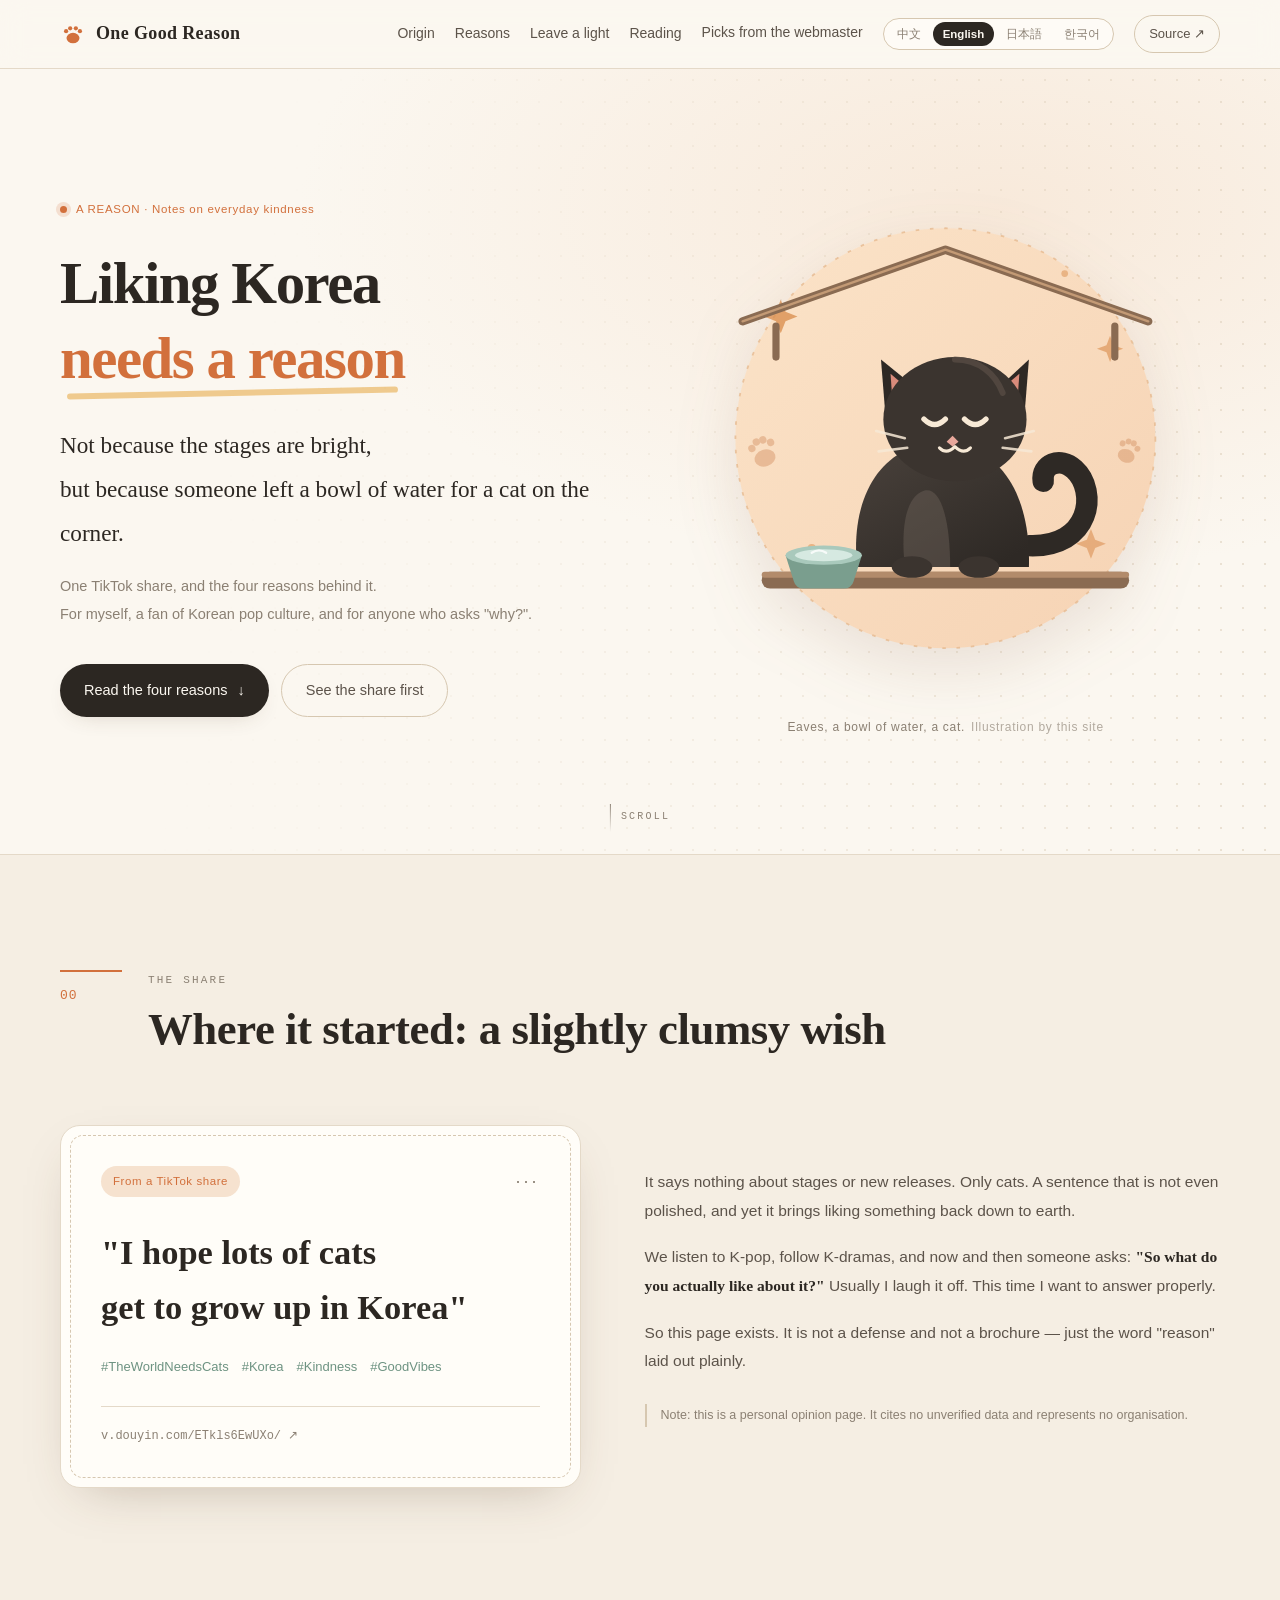
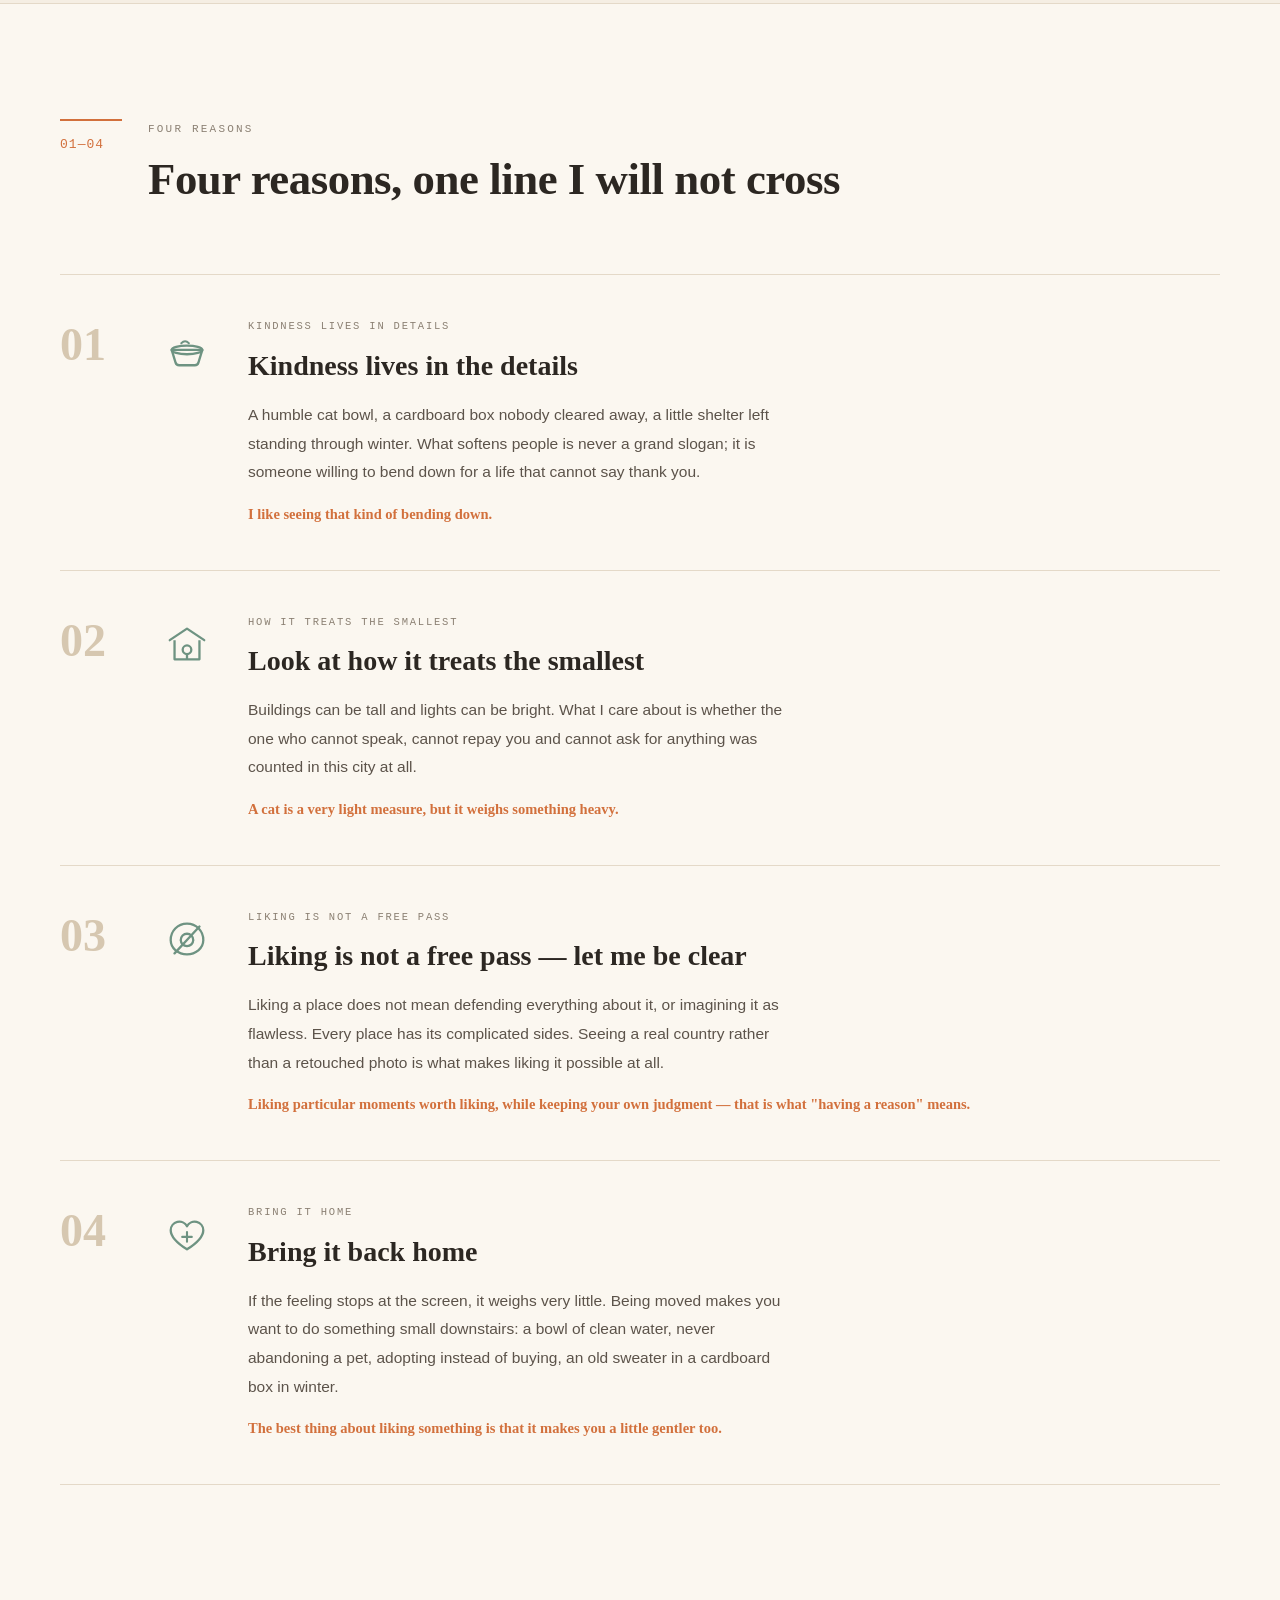
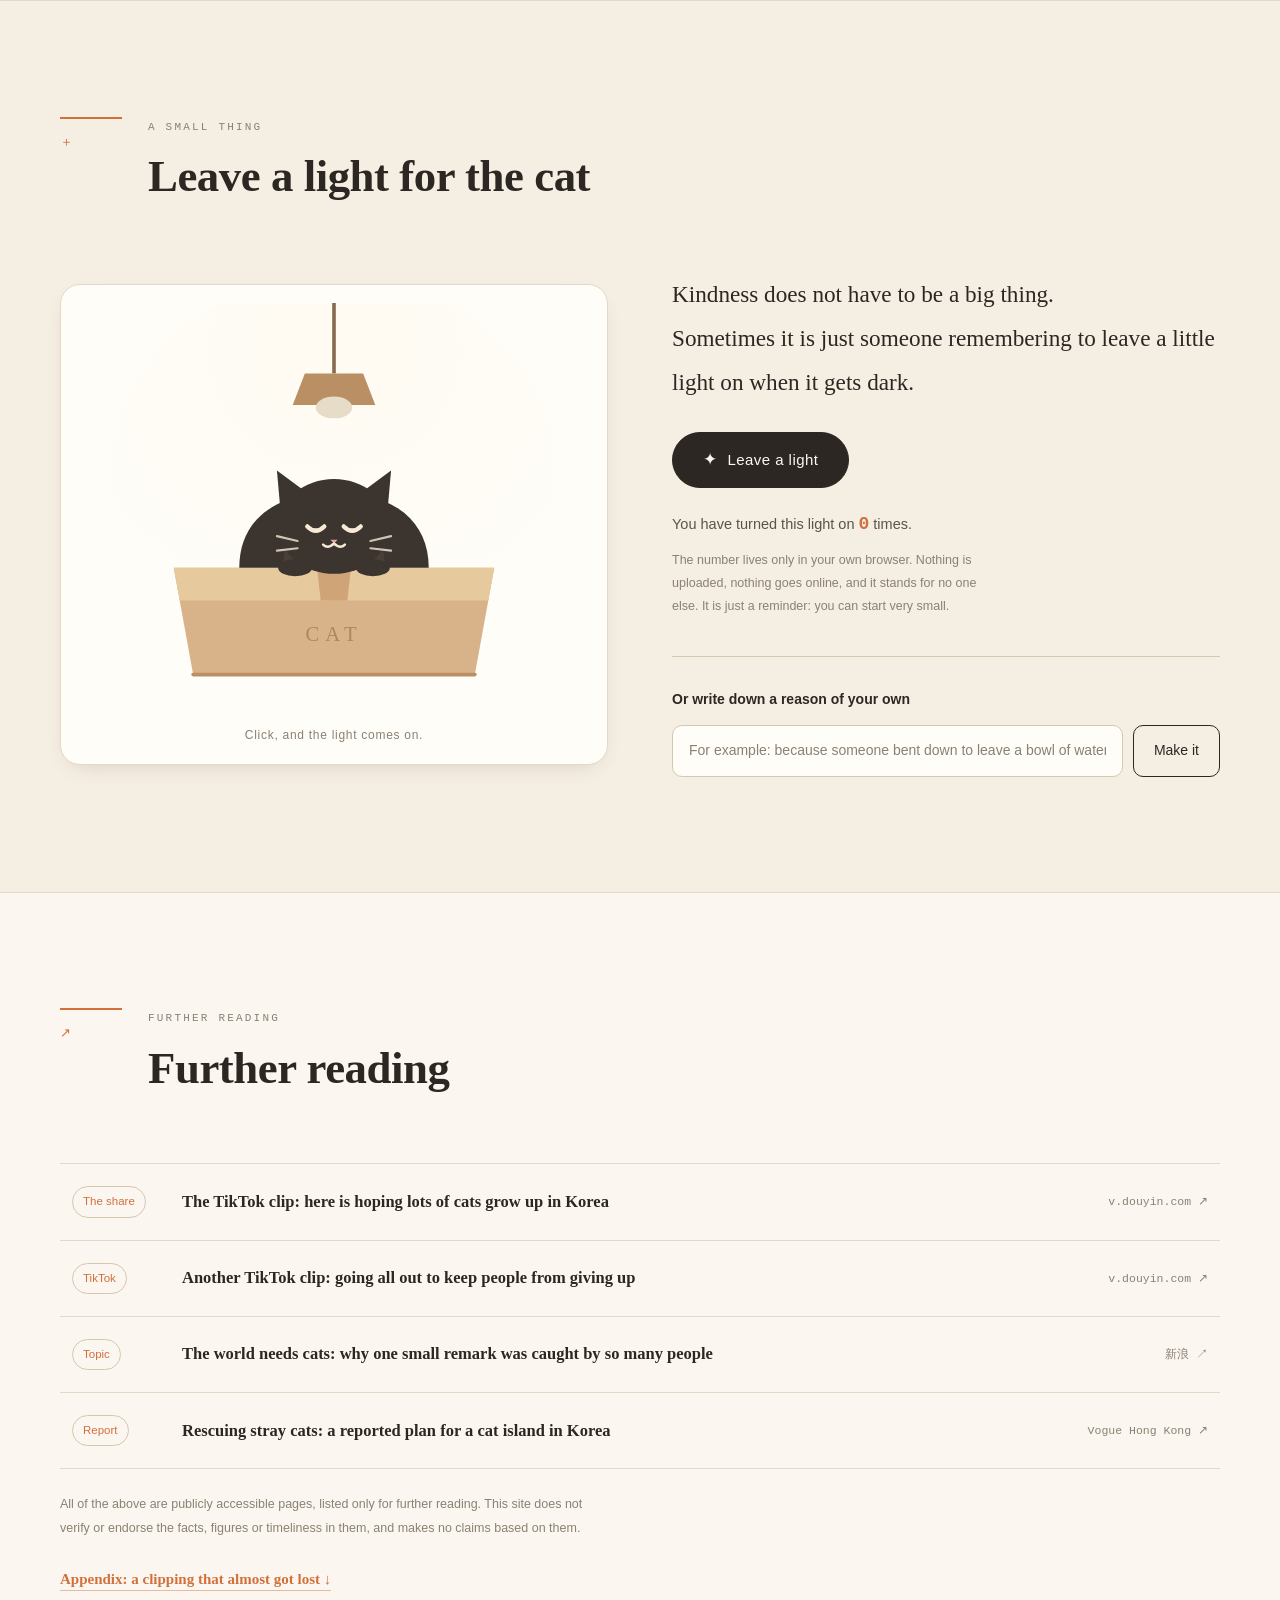
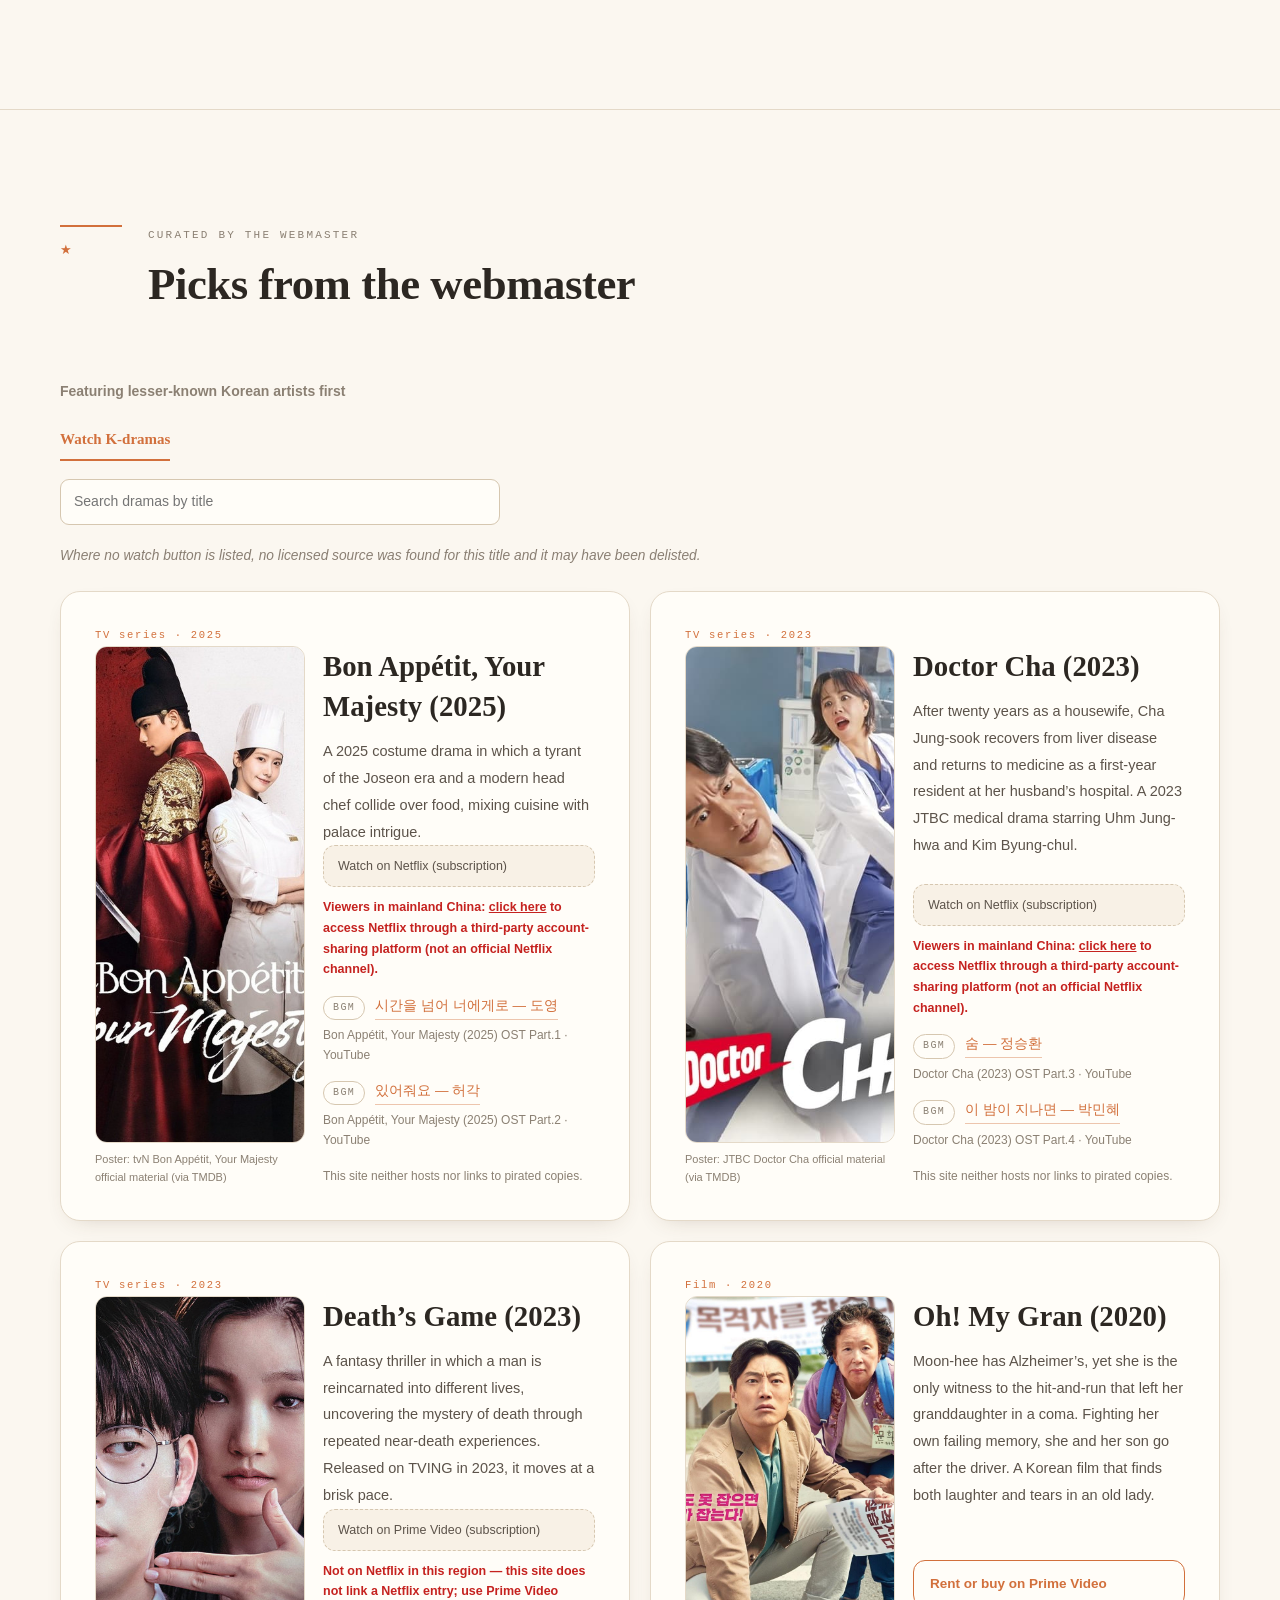
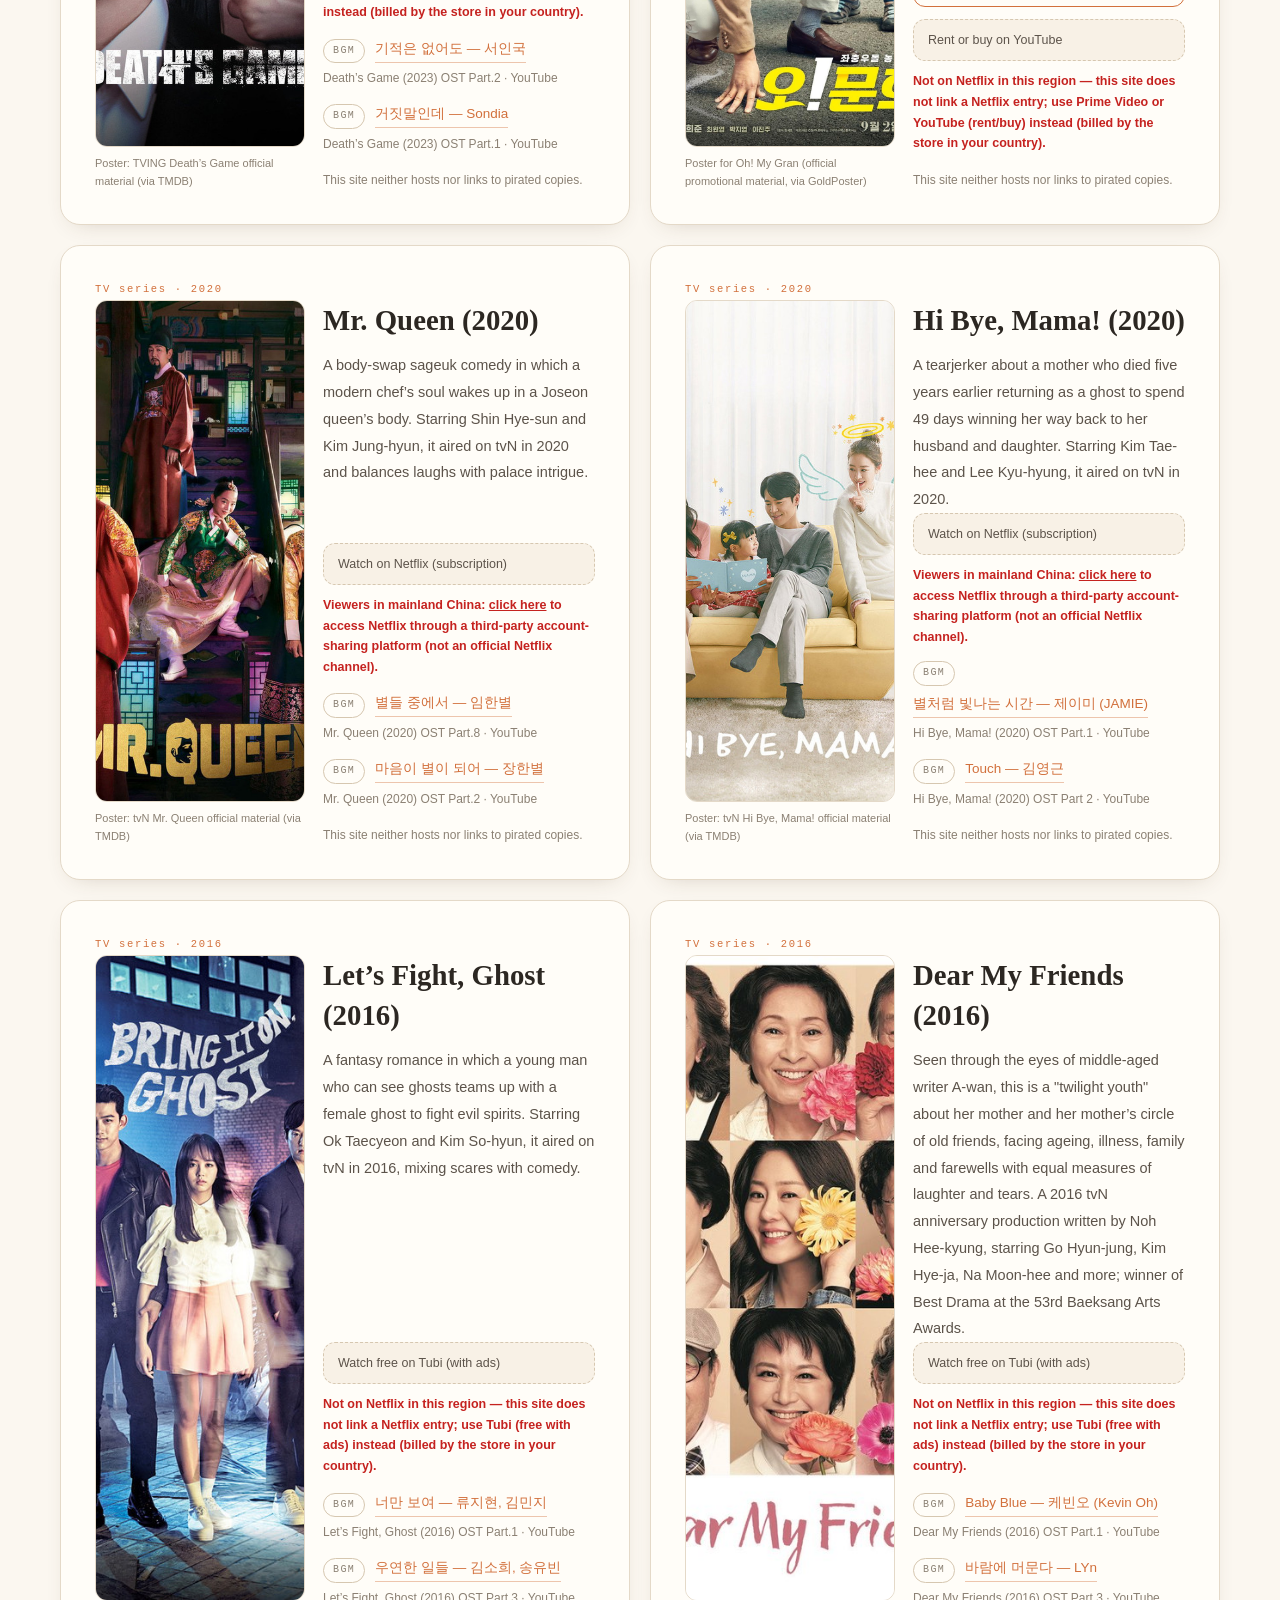
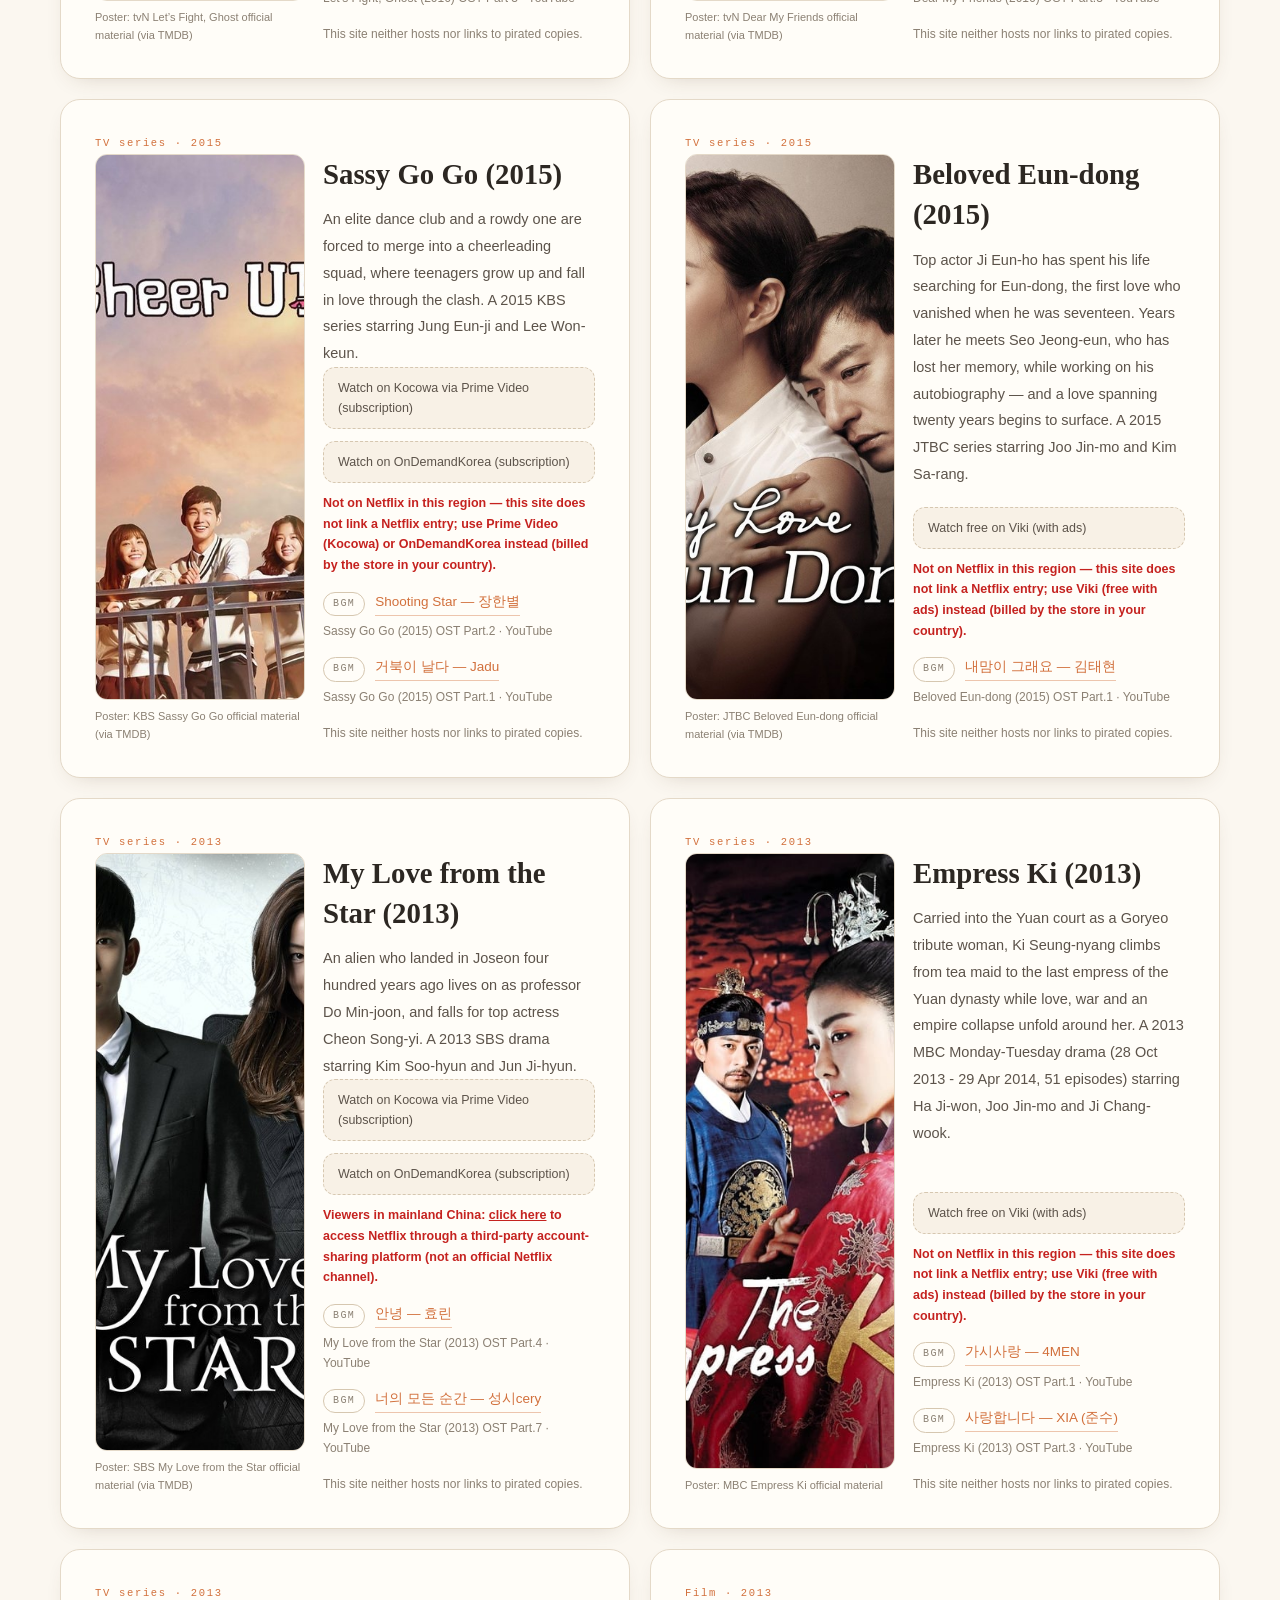
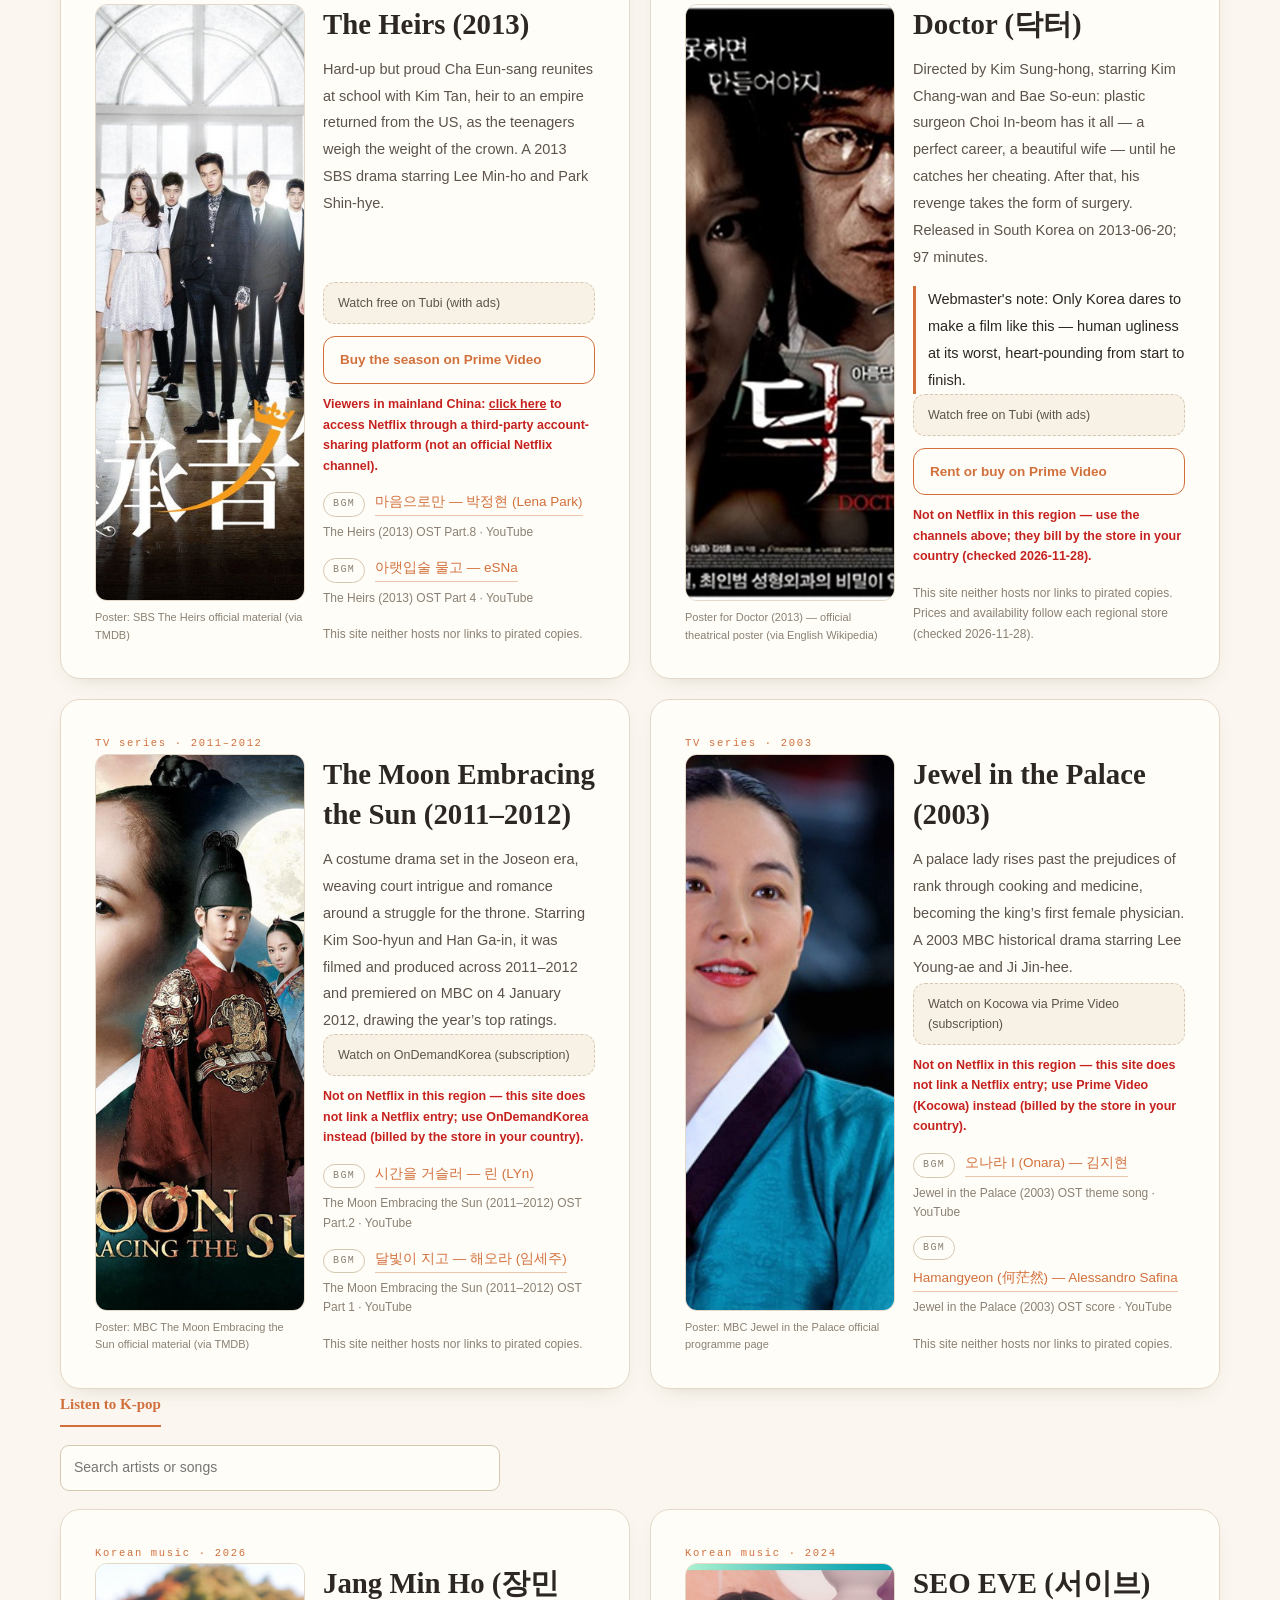
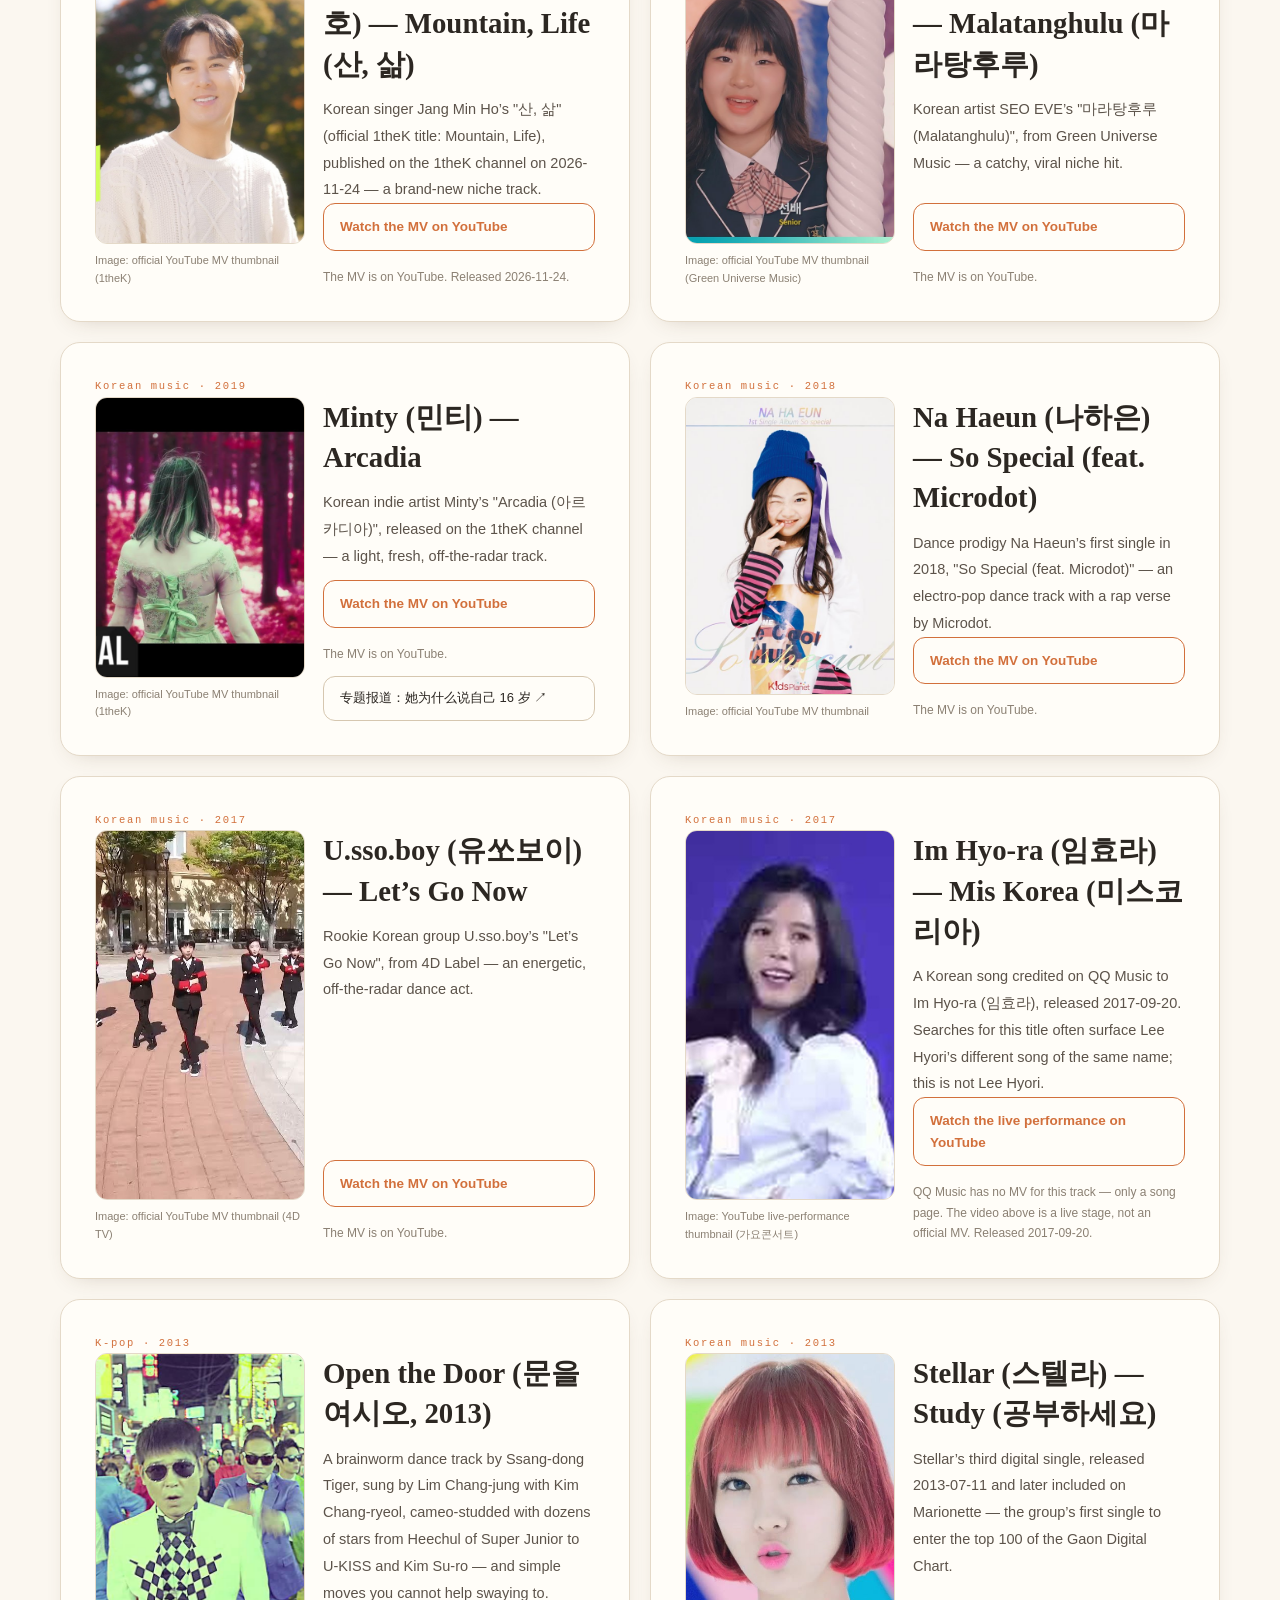
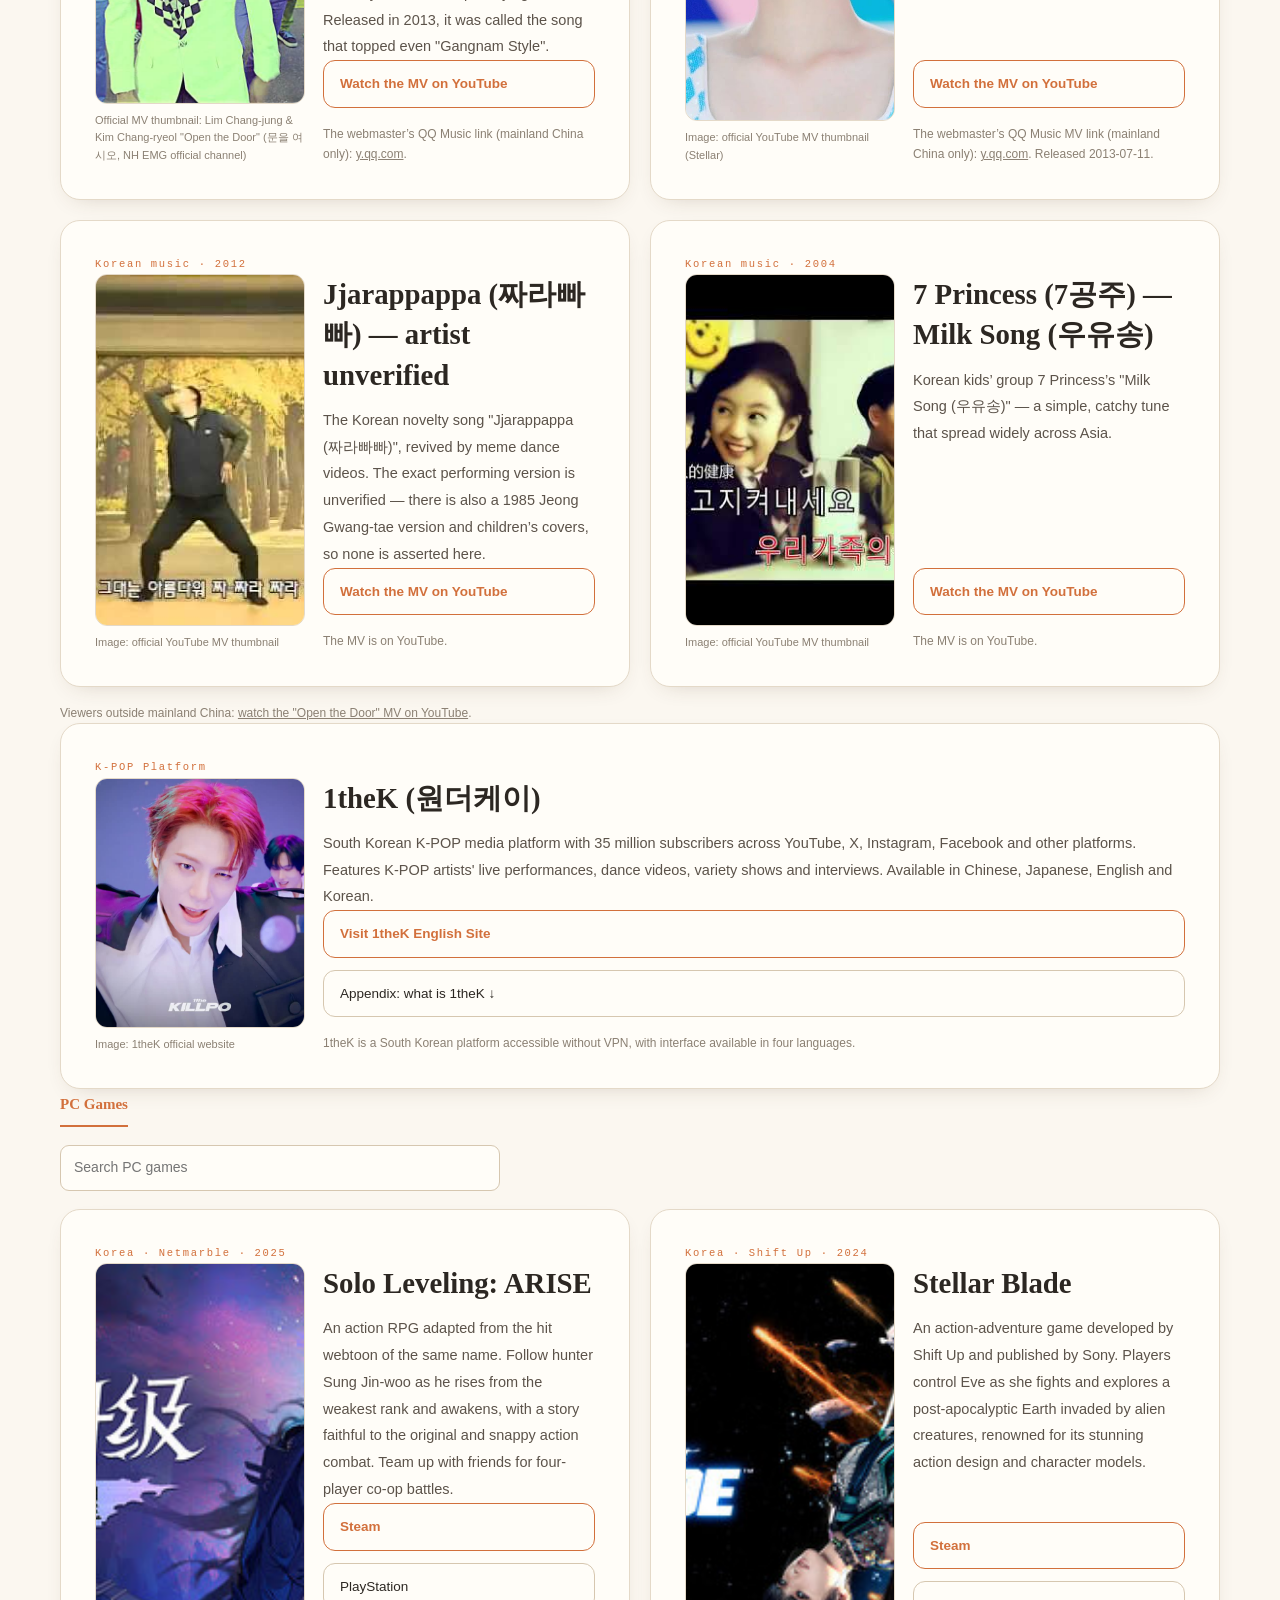
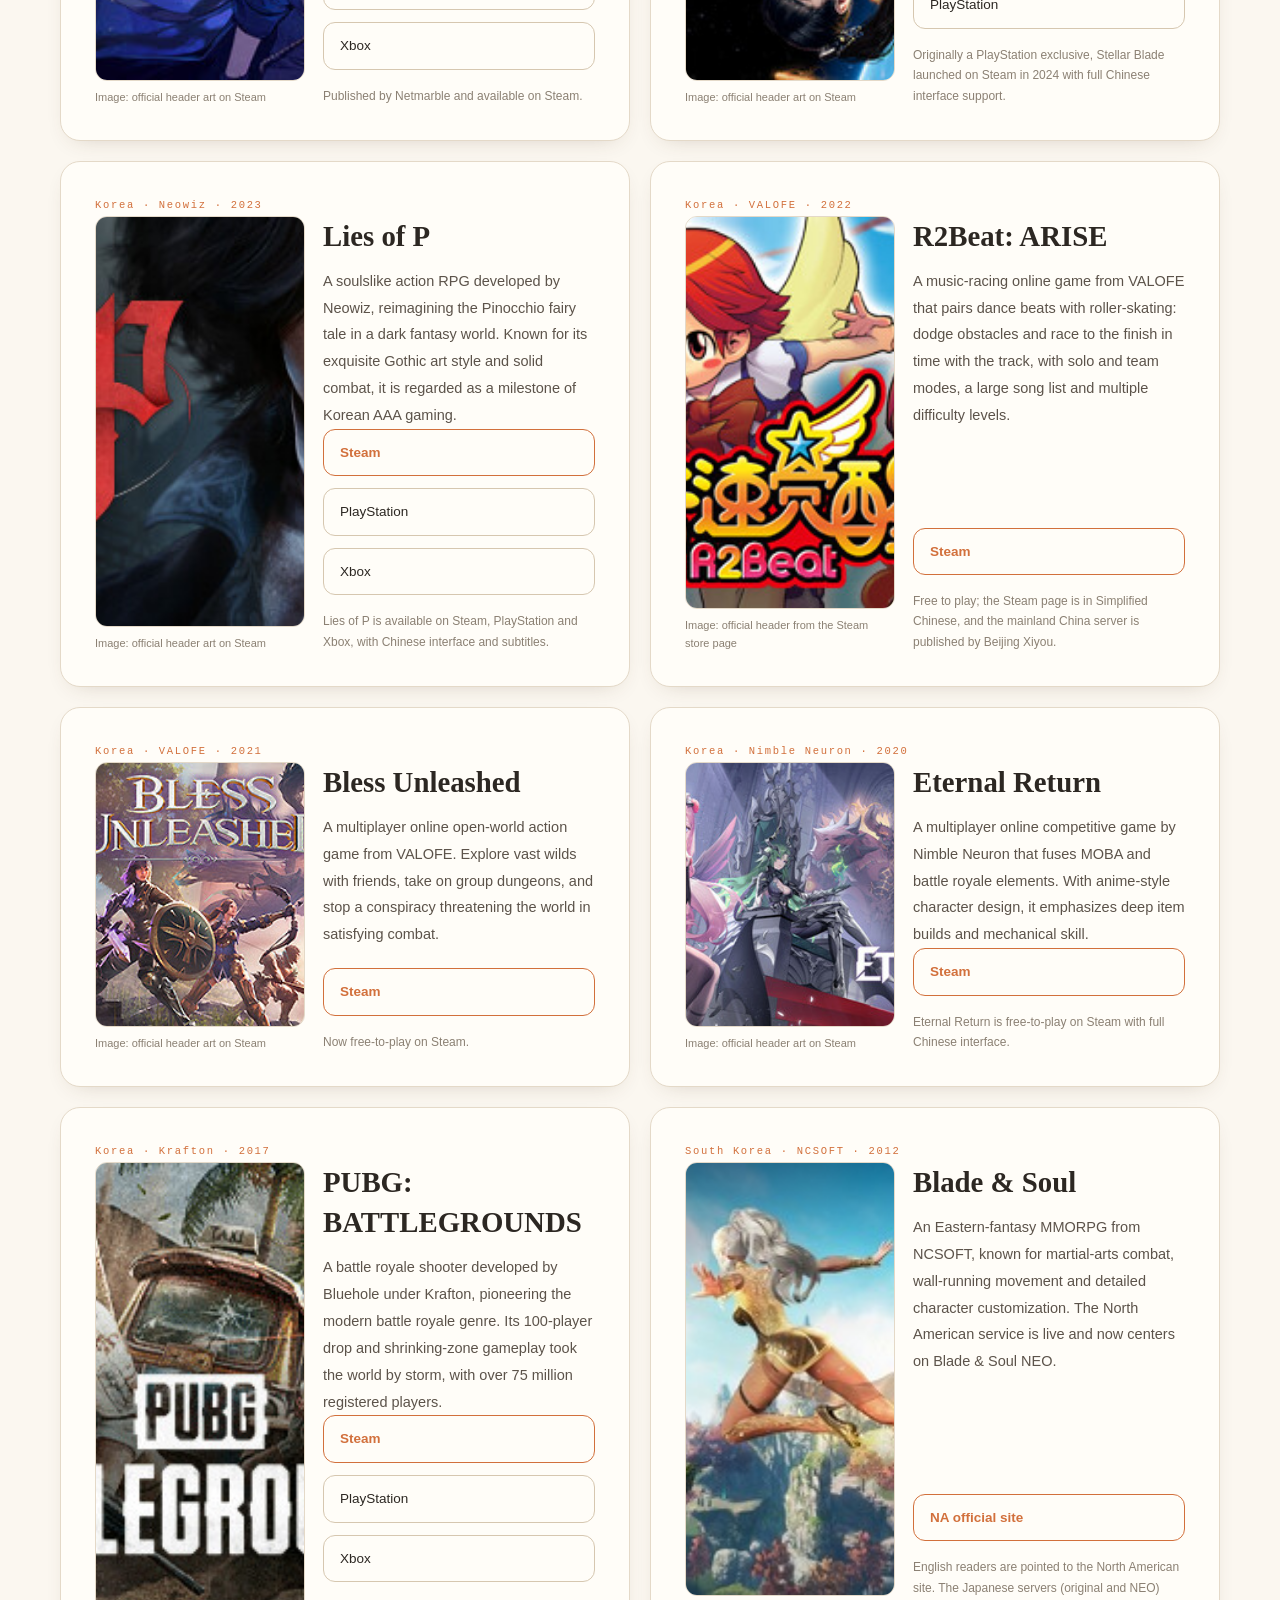
==== commit fad0ef62: "fix(picks): 《大长今》BGM 改挂主题曲《呼唤》，配乐《何茫然》降为第二首" ====
--- a/en/index.html
+++ b/en/index.html
@@ -710,7 +710,8 @@
               <h3 class="pick-title" data-i18n="picks.drama5.title">Jewel in the Palace (2003)</h3>
               <p class="pick-desc" data-i18n="picks.drama5.desc">A palace lady rises past the prejudices of rank through cooking and medicine, becoming the king’s first female physician. A 2003 MBC historical drama starring Lee Young-ae and Ji Jin-hee.</p>
               <div class="pick-actions" data-i18n="picks.drama5.actions"><a class="pick-link pick-link-sub" href="https://watch.amazon.com/detail?gti=amzn1.dv.gti.e409f09d-a4d5-4c1a-b092-1f58faa85fb4" target="_blank" rel="noopener noreferrer">Watch on Kocowa via Prime Video (subscription)</a><p class="pick-netflix-note">Not on Netflix in this region — this site does not link a Netflix entry; use Prime Video (Kocowa) instead (billed by the store in your country).</p></div>
-                            <p class="pick-bgm" data-i18n="picks.drama5.bgm"><span class="pick-bgm-tag">BGM</span><a class="pick-link-bgm" href="https://youtu.be/YrAUxK2SISU" target="_blank" rel="noopener noreferrer">Hamangyeon (何茫然) — Alessandro Safina</a><span class="pick-bgm-note">Jewel in the Palace (2003) OST score · YouTube</span></p>
+<p class="pick-bgm" data-i18n="picks.drama5.bgm"><span class="pick-bgm-tag">BGM</span><a class="pick-link-bgm" href="https://youtu.be/NhHftA5JeAc" target="_blank" rel="noopener noreferrer">오나라 I (Onara) — 김지현</a><span class="pick-bgm-note">Jewel in the Palace (2003) OST theme song · YouTube</span></p>
+                            <p class="pick-bgm" data-i18n="picks.drama5.bgm2"><span class="pick-bgm-tag">BGM</span><a class="pick-link-bgm" href="https://youtu.be/YrAUxK2SISU" target="_blank" rel="noopener noreferrer">Hamangyeon (何茫然) — Alessandro Safina</a><span class="pick-bgm-note">Jewel in the Palace (2003) OST score · YouTube</span></p>
               <p class="pick-note" data-i18n="picks.drama5.note">This site neither hosts nor links to pirated copies.</p>
             </div>
           </div>
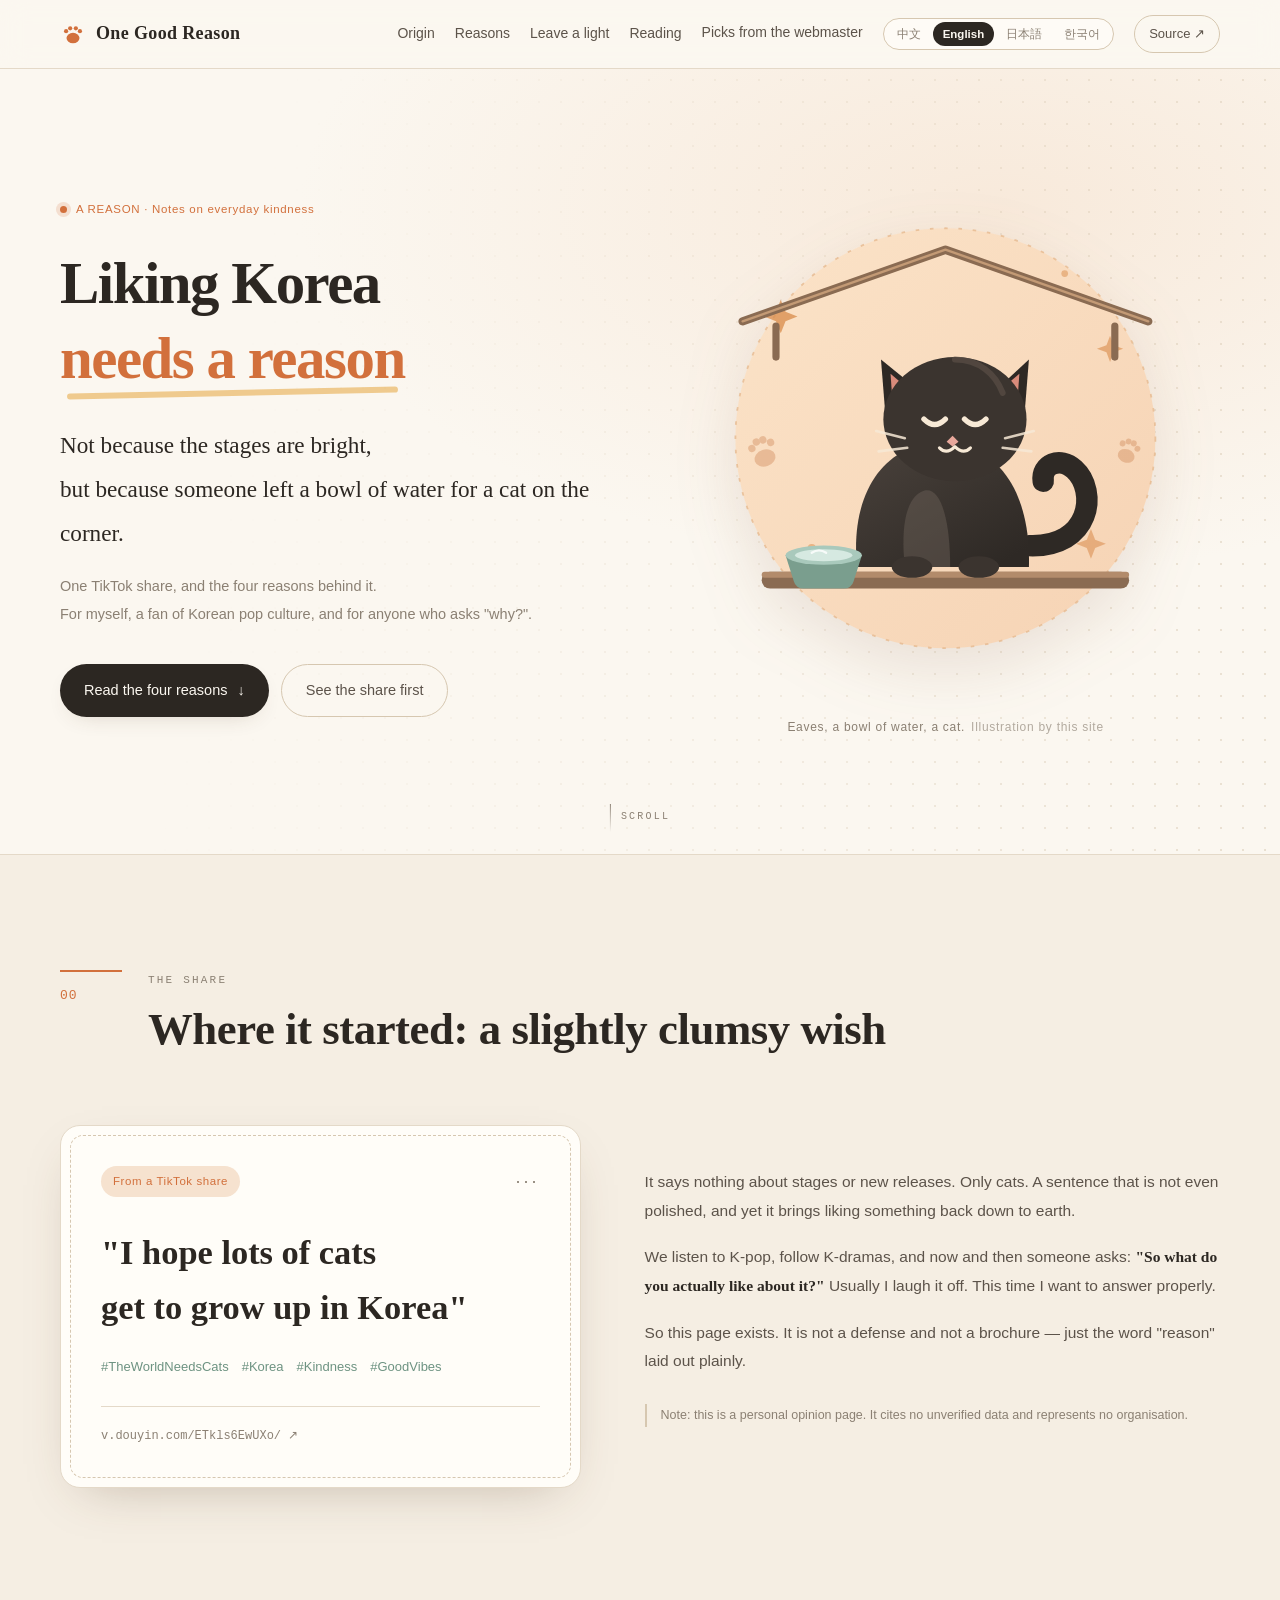
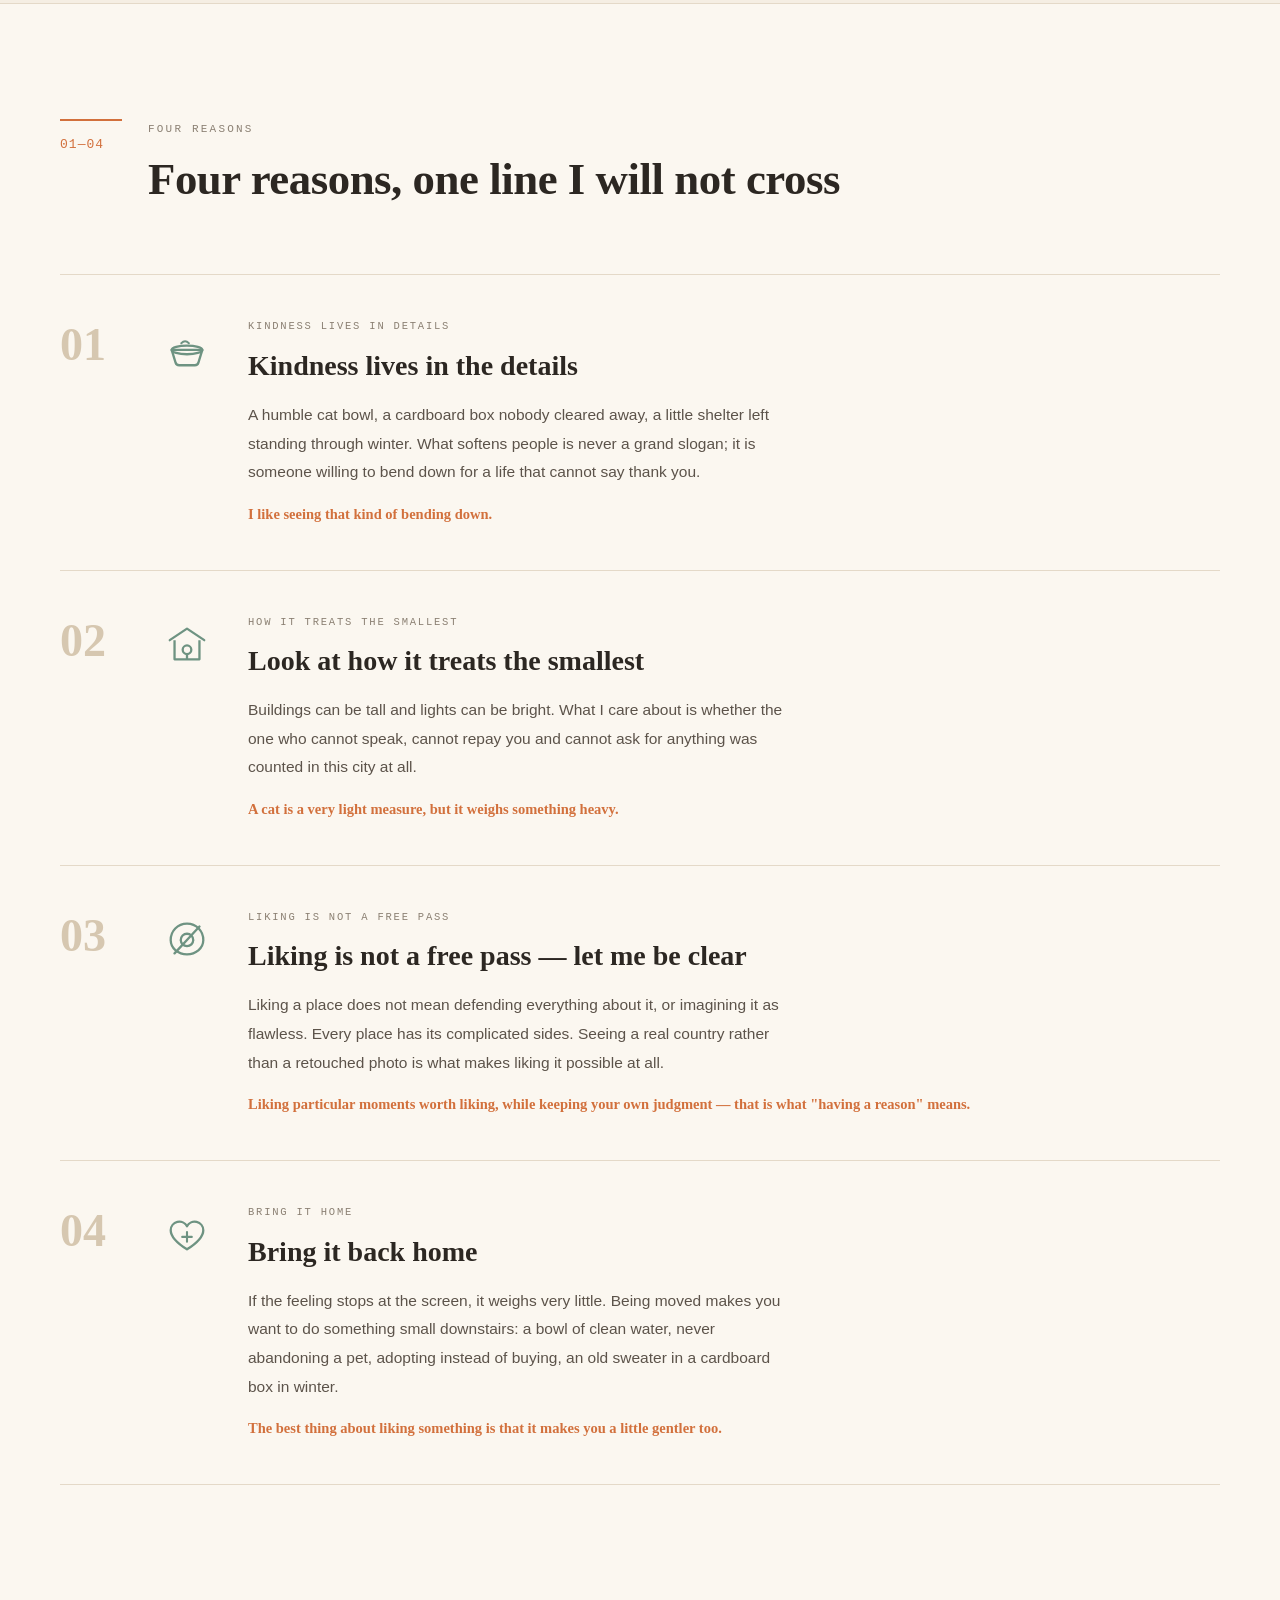
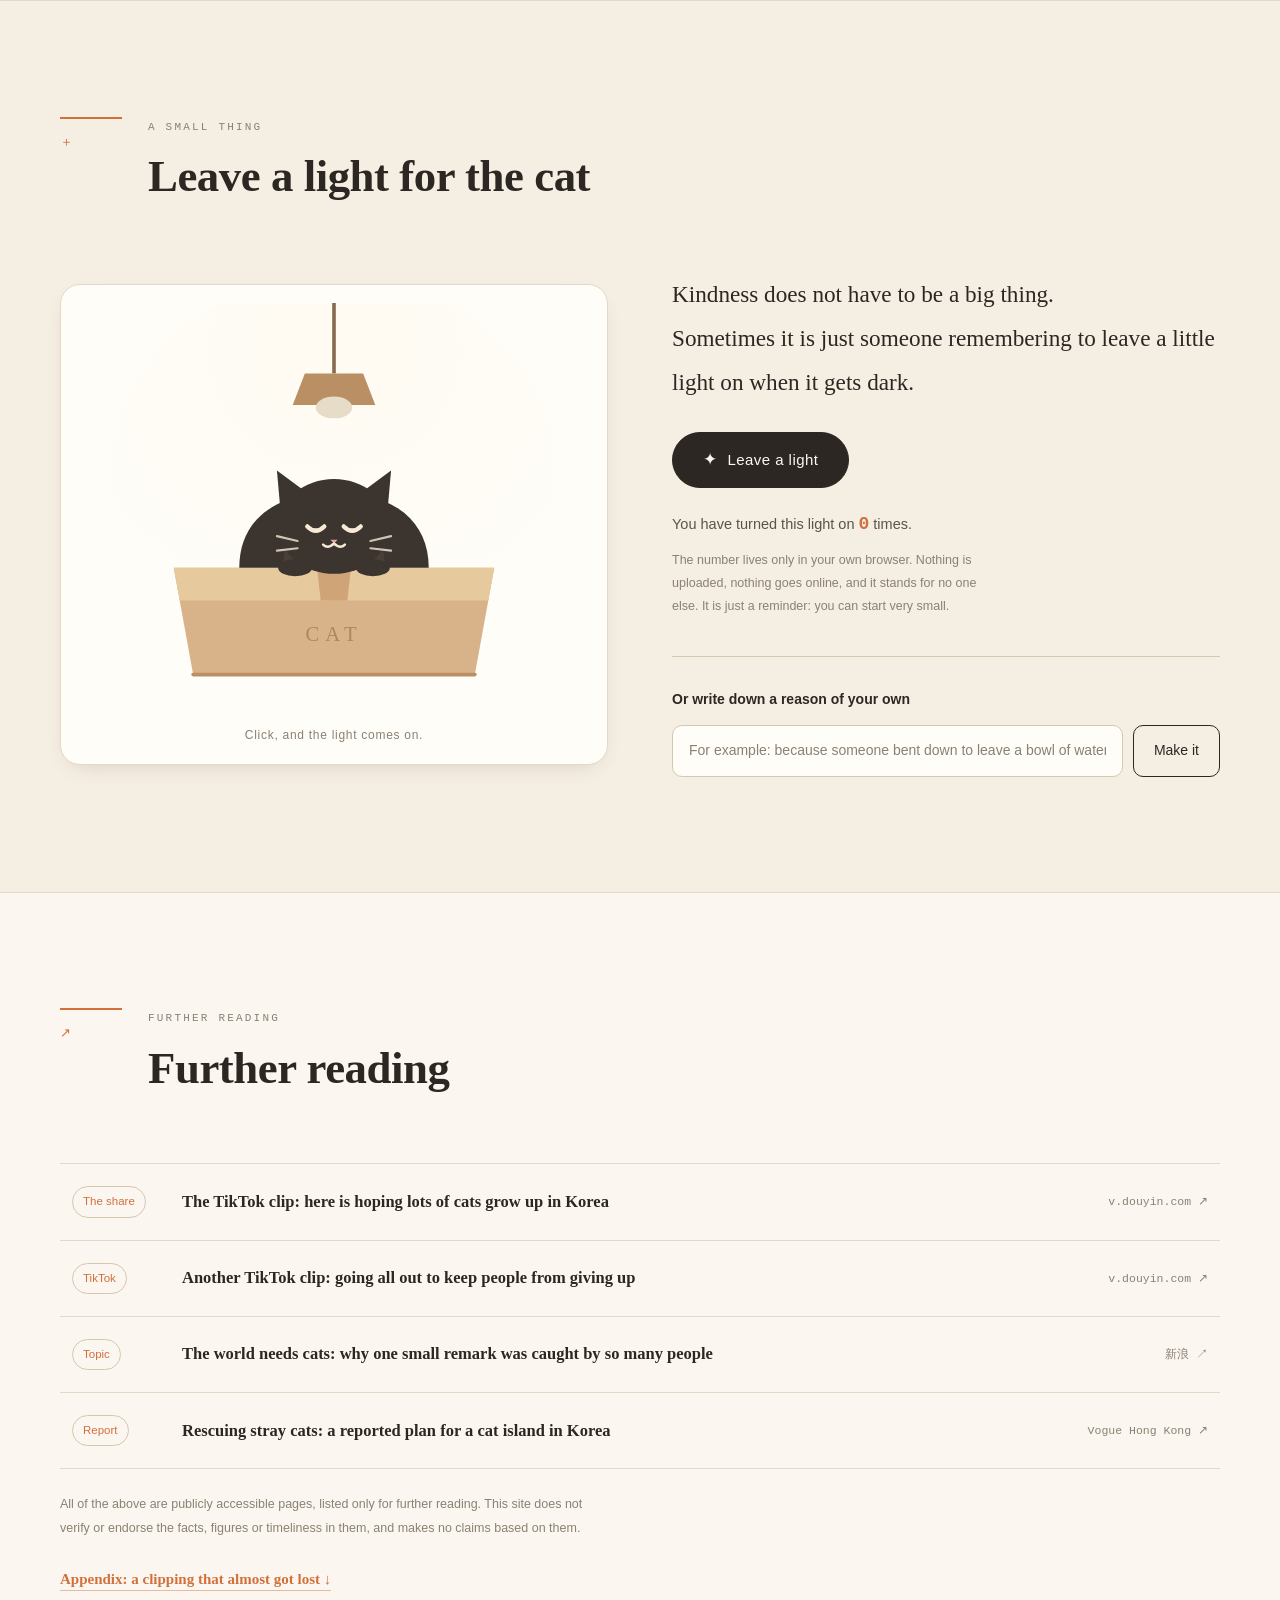
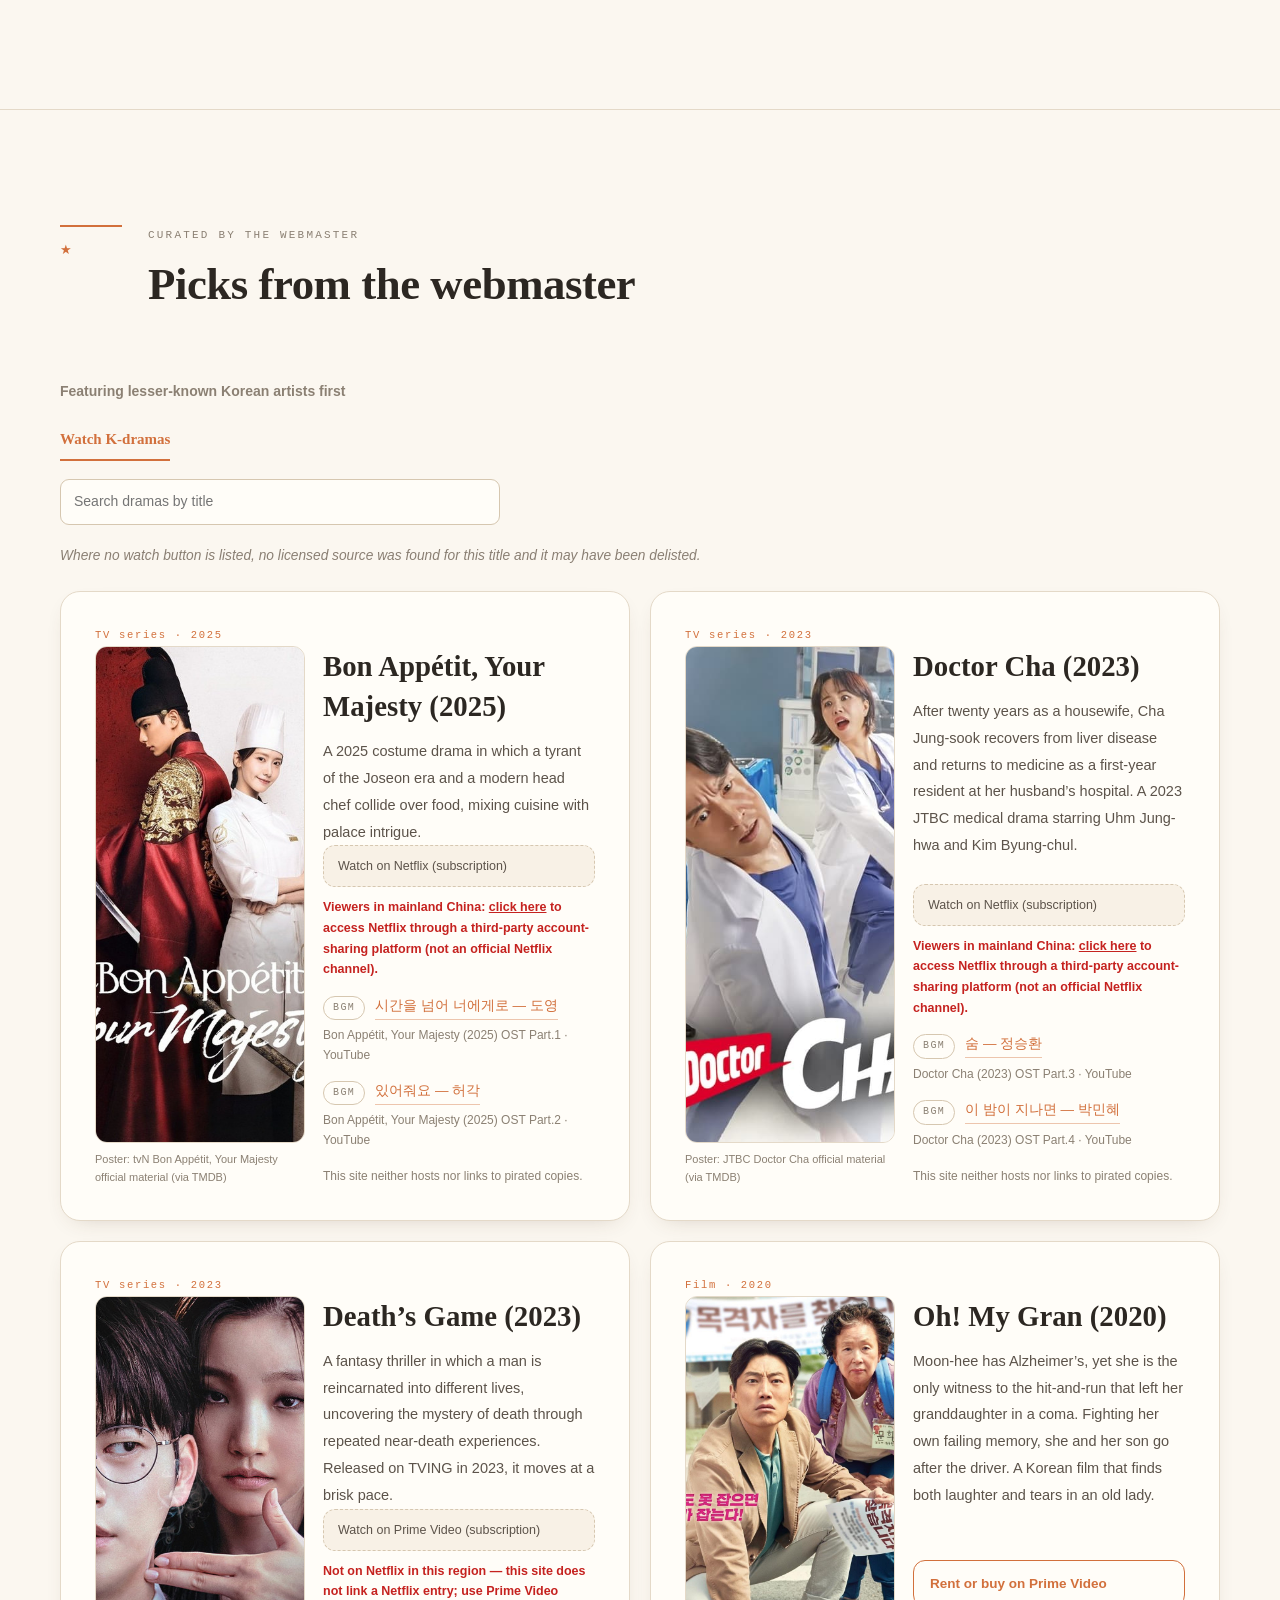
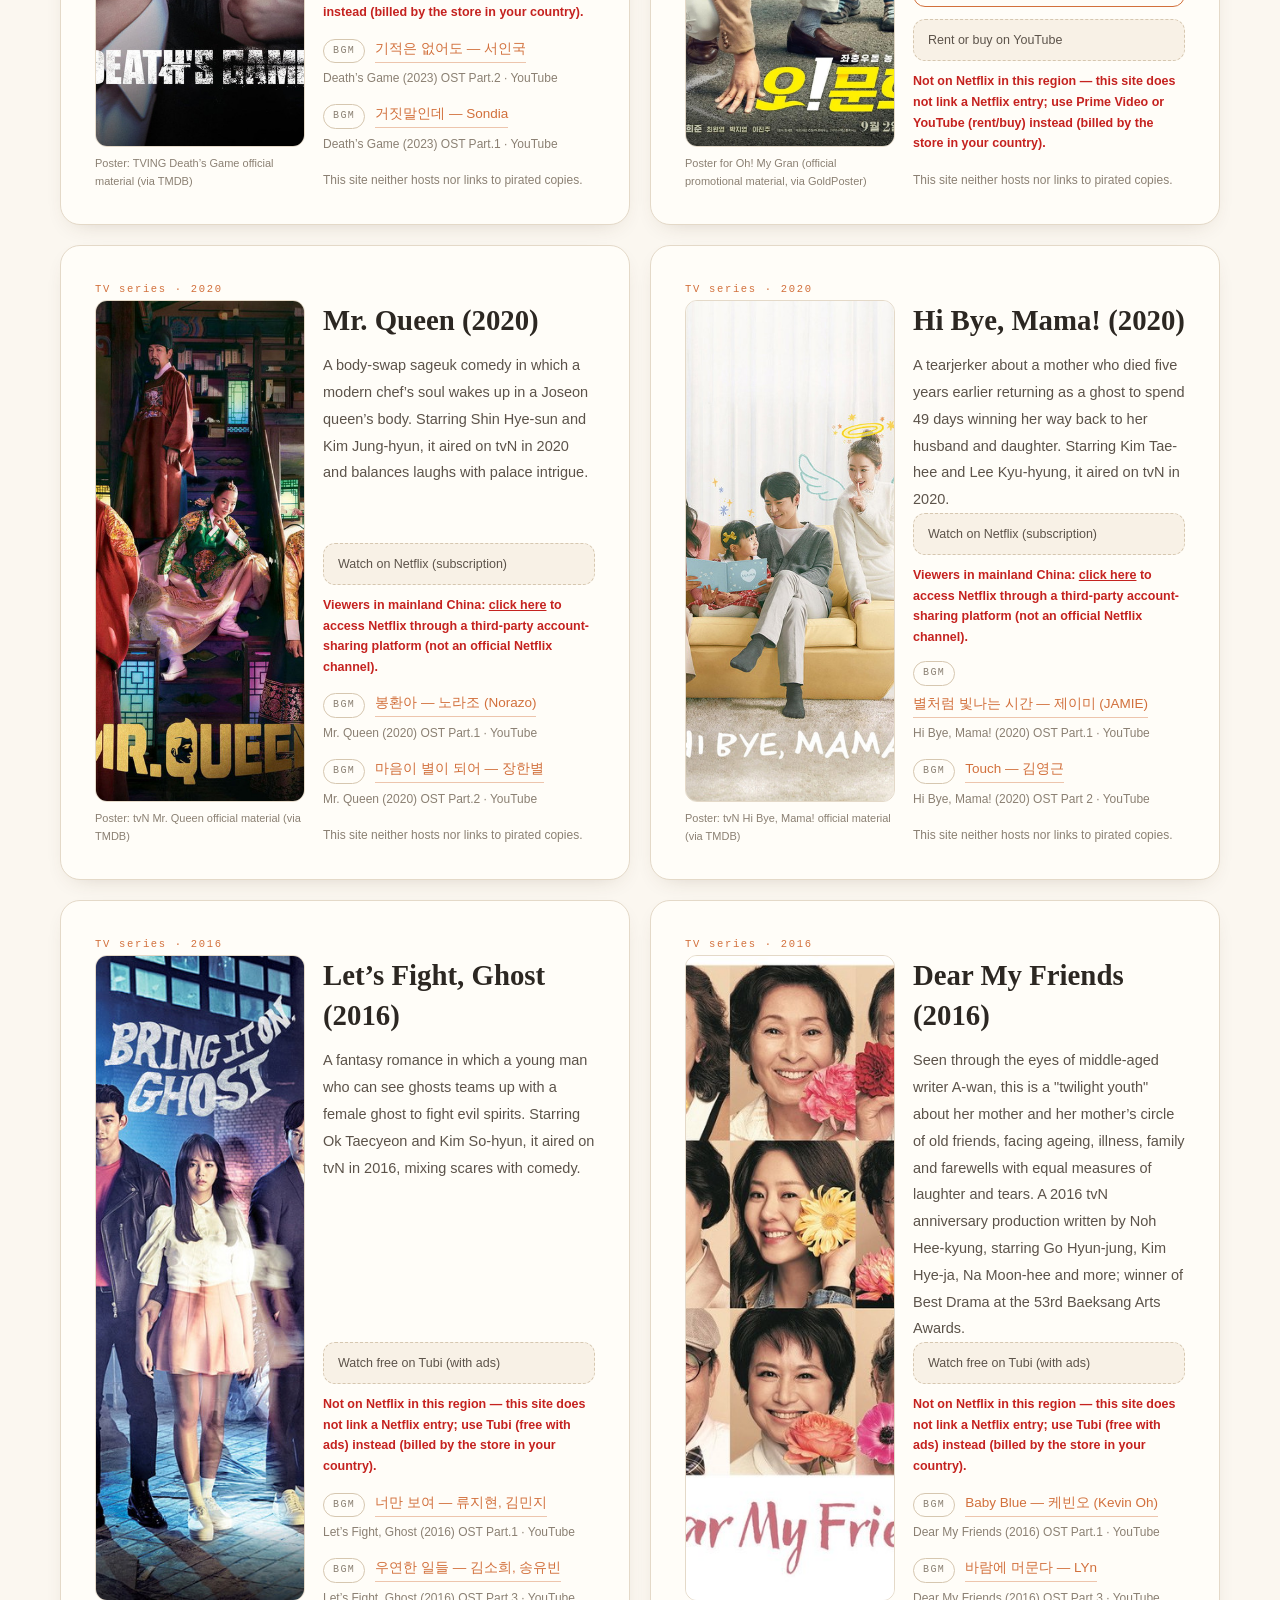
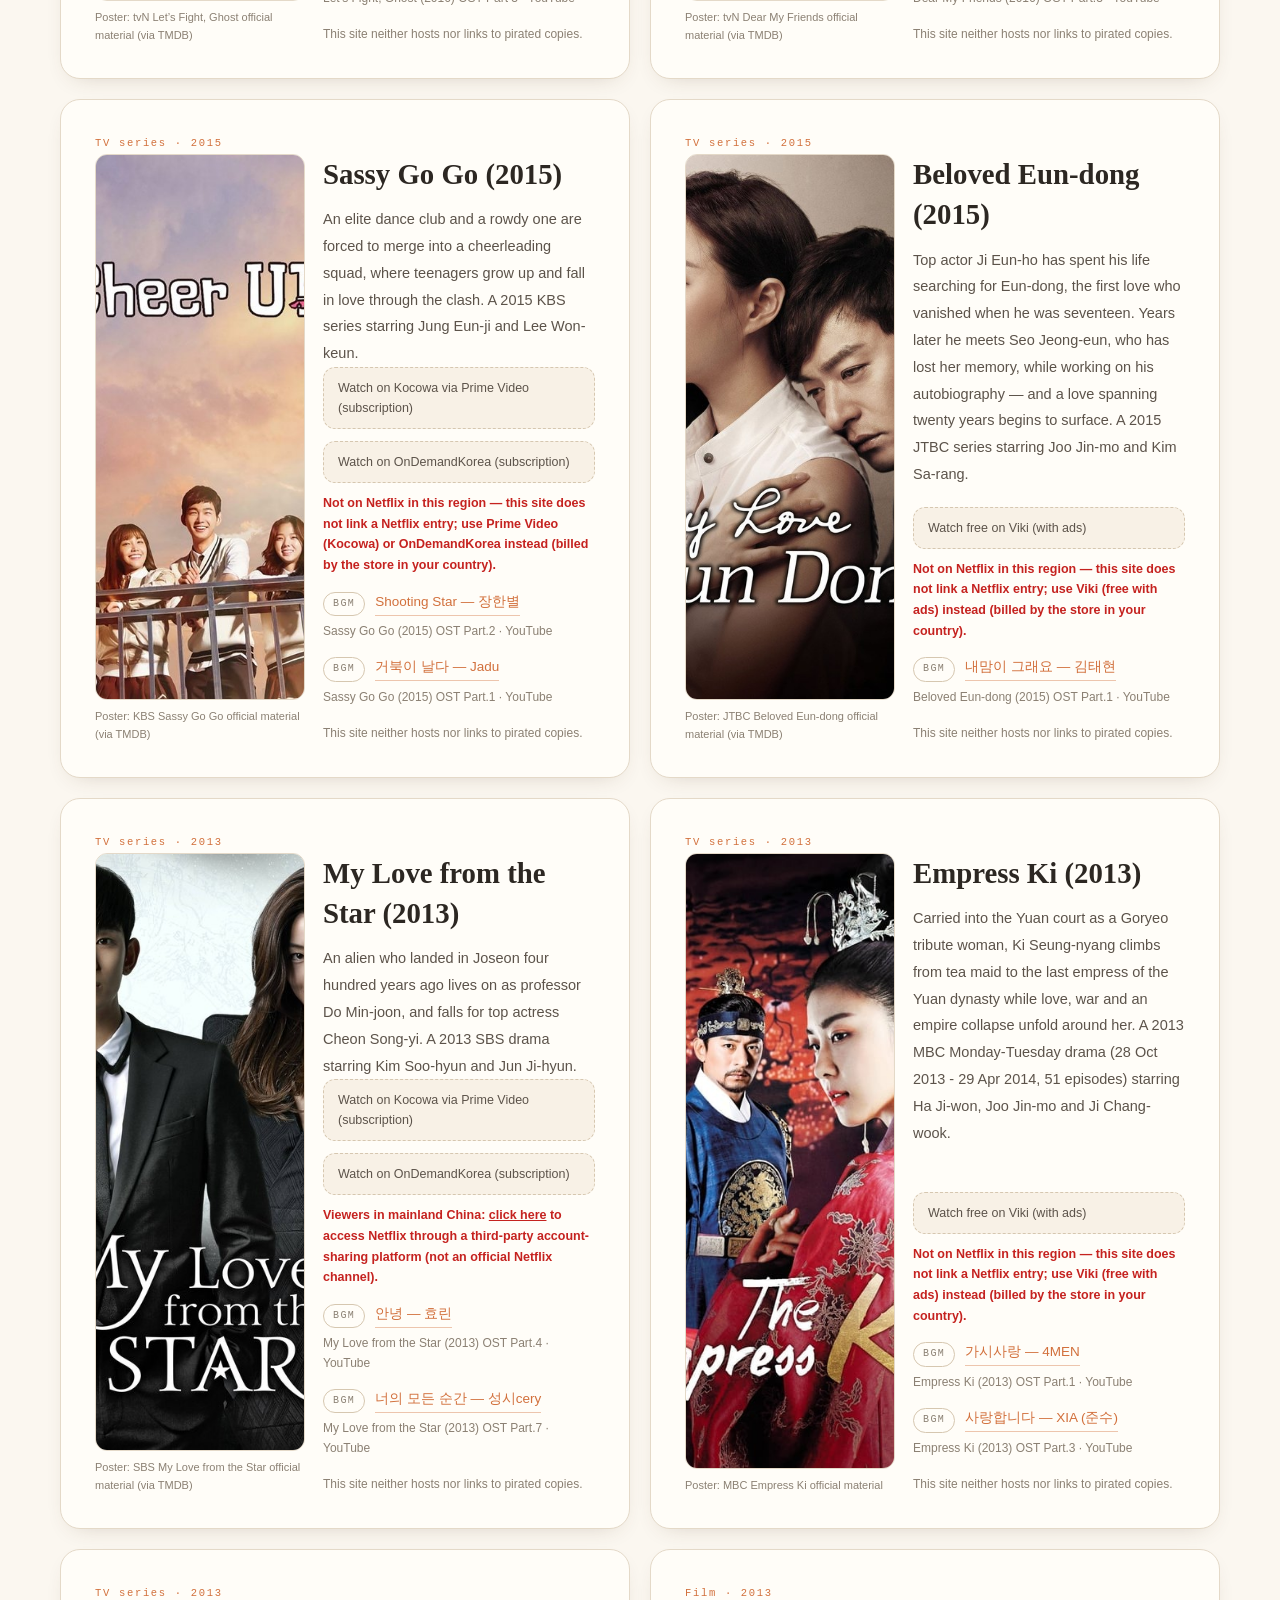
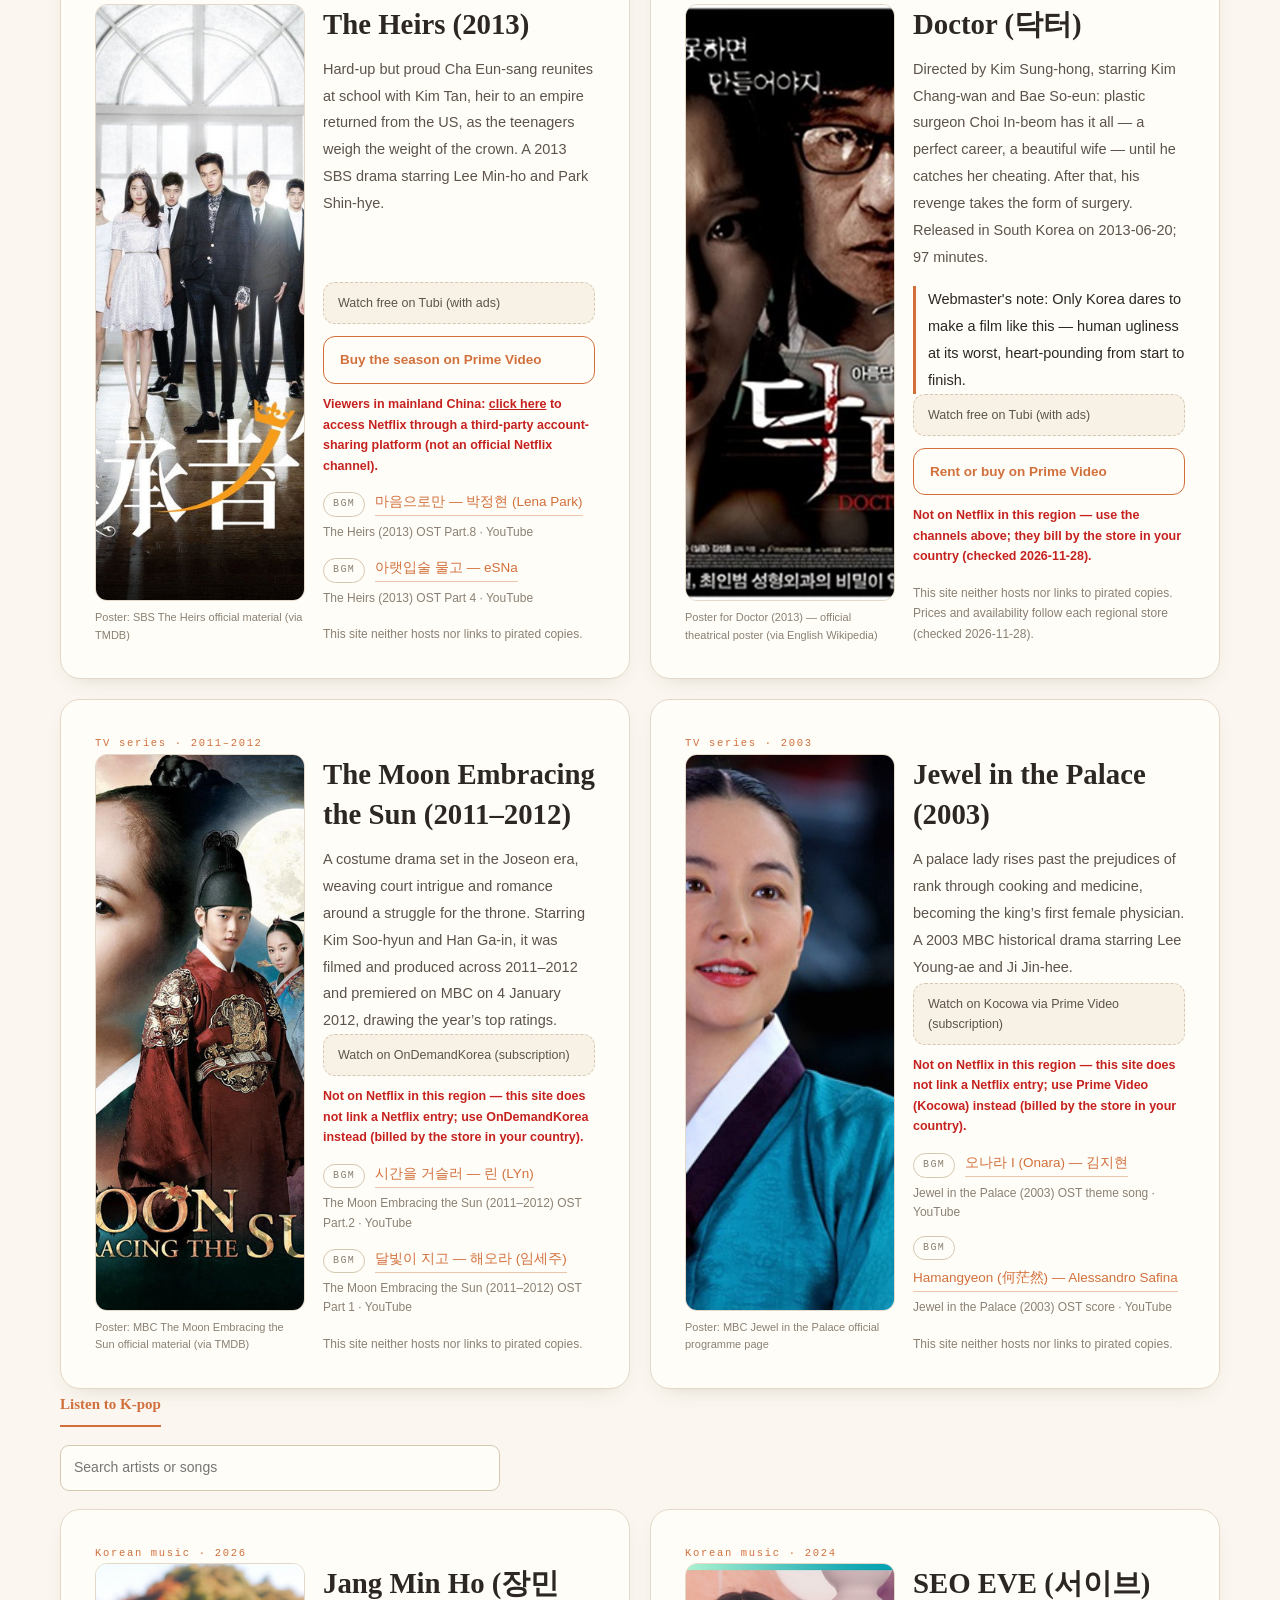
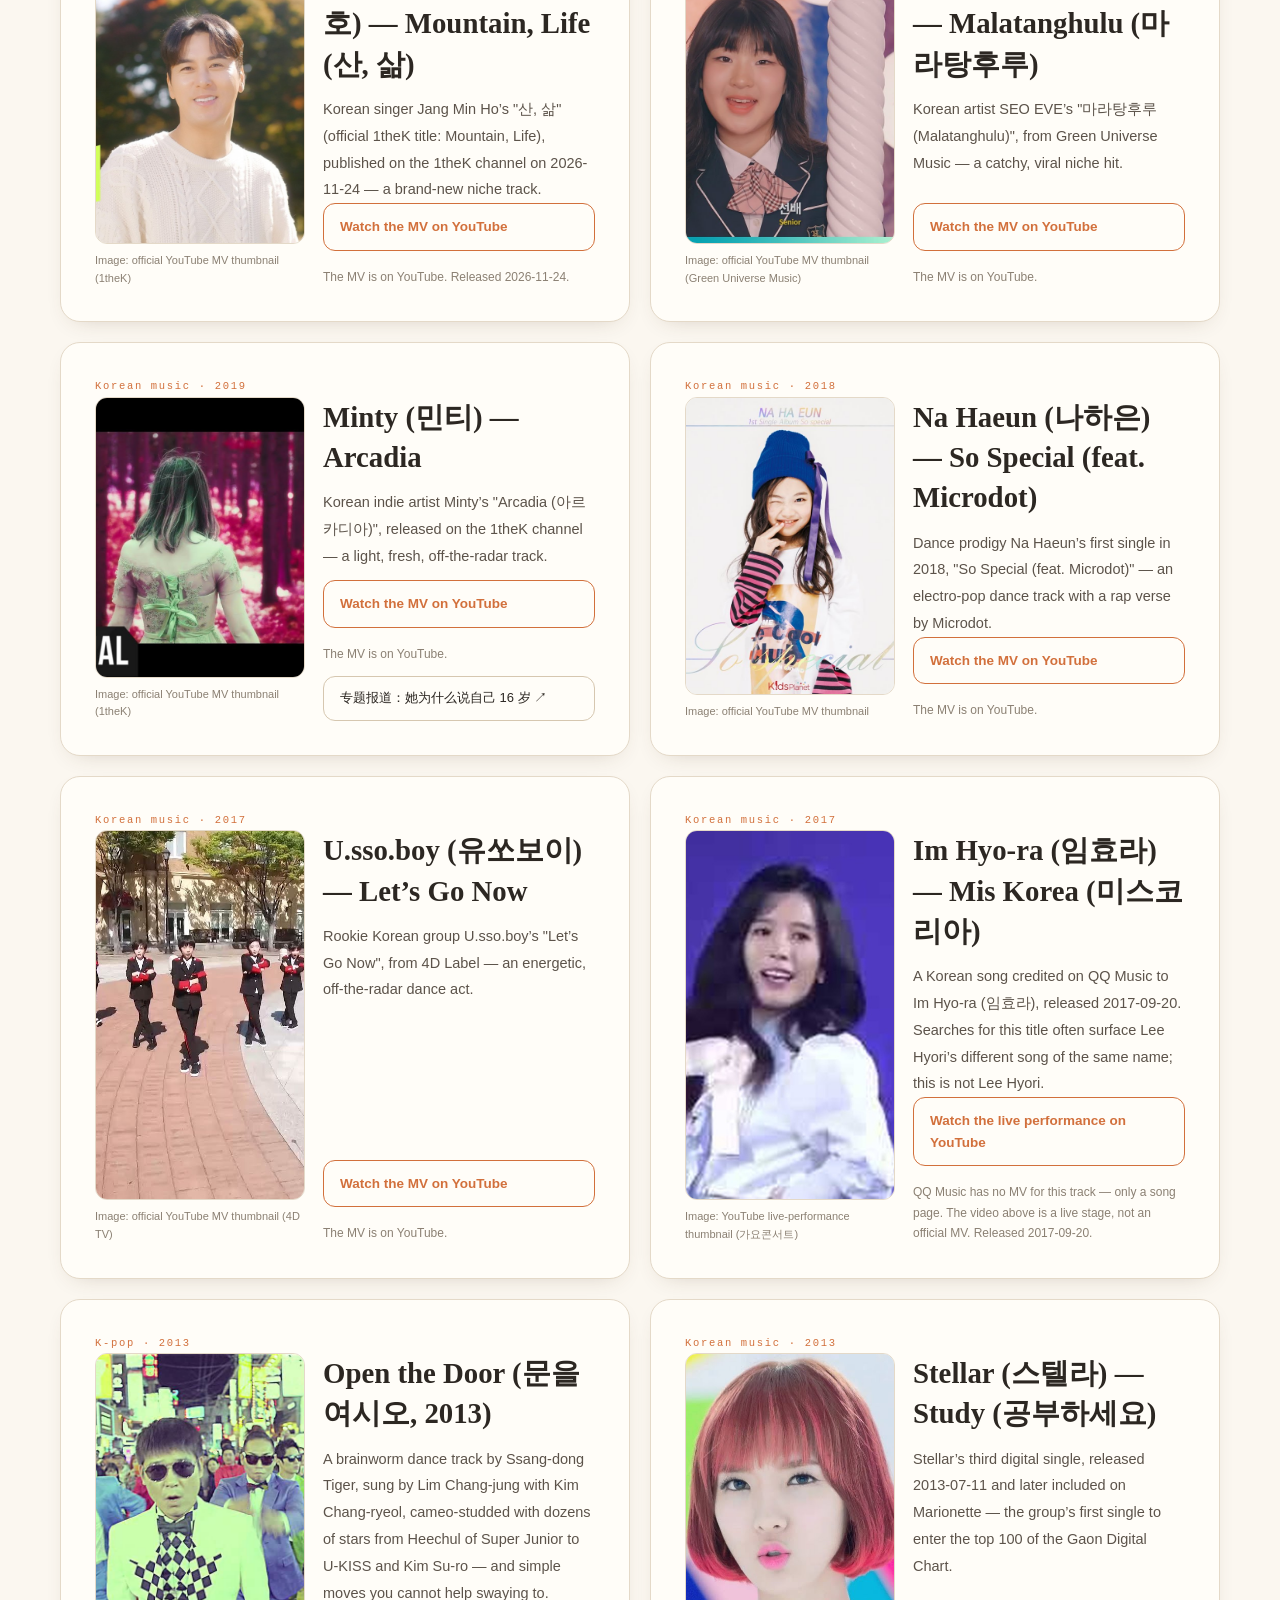
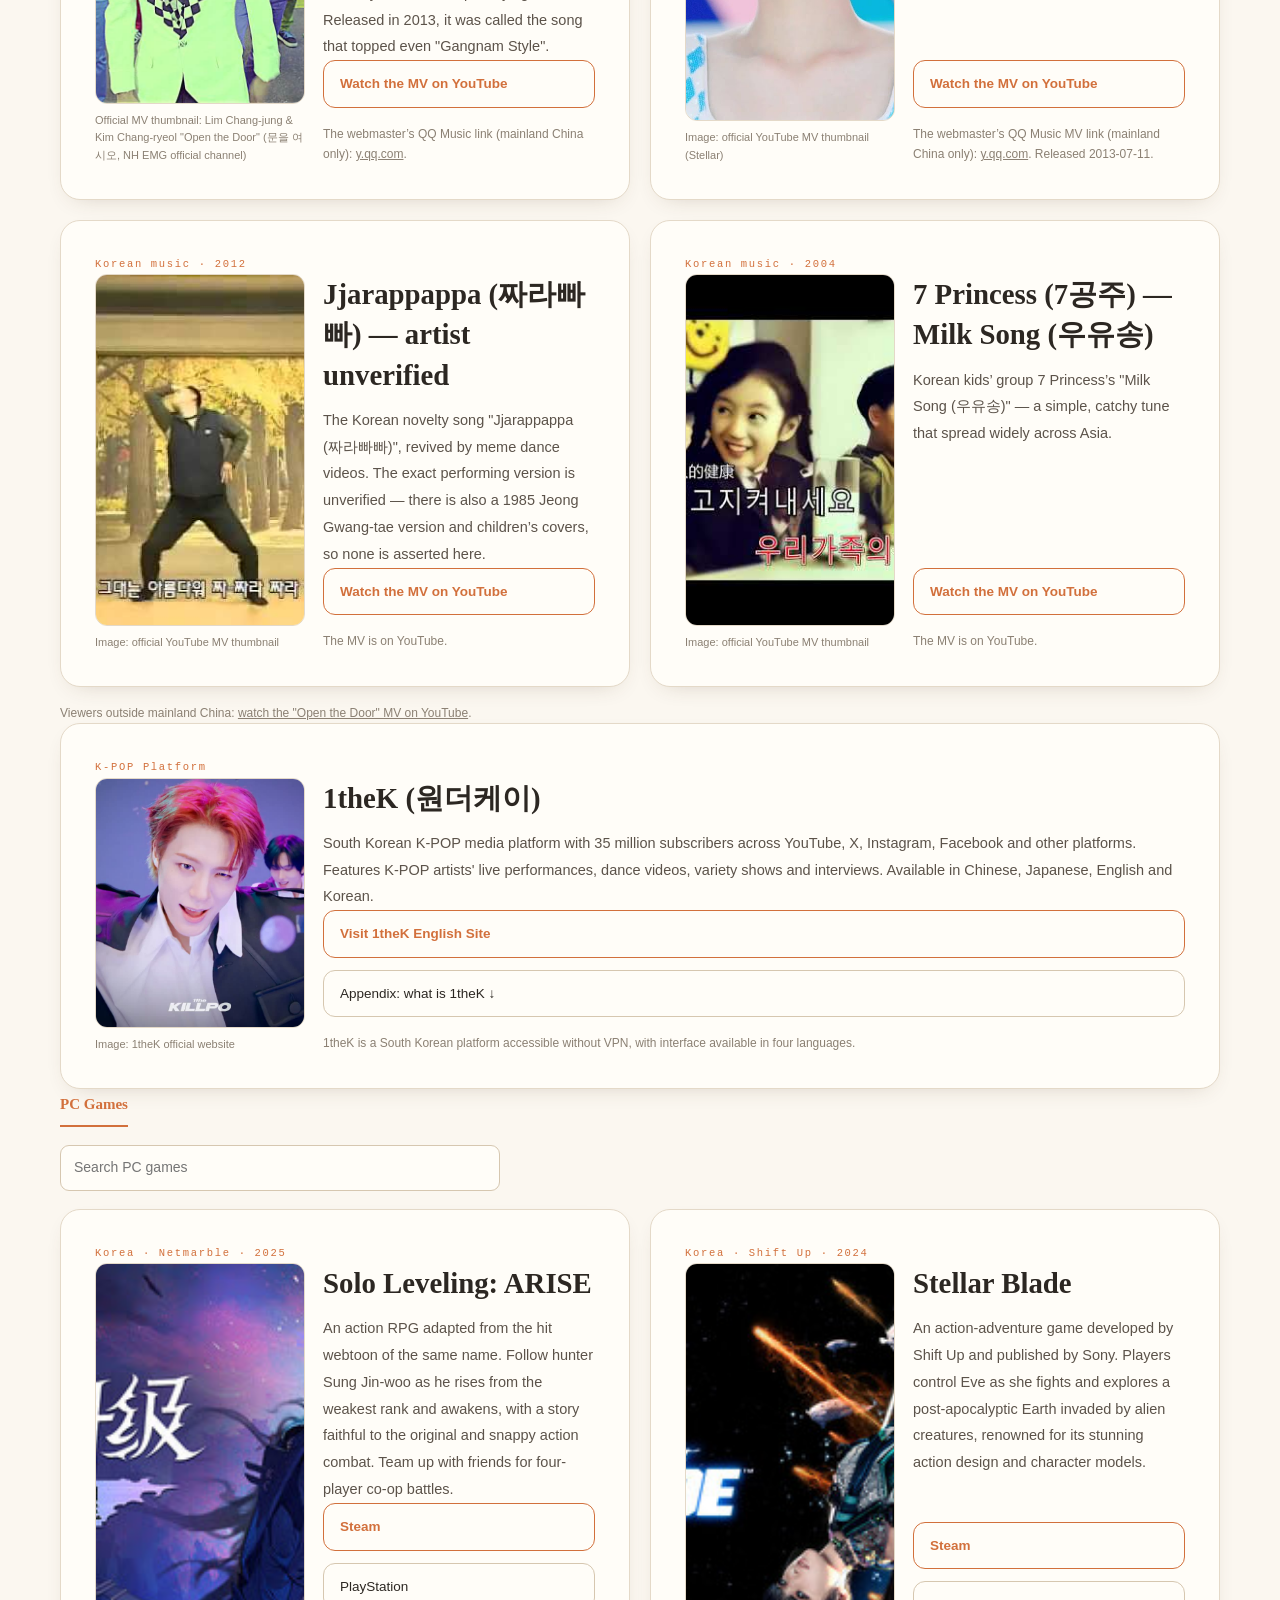
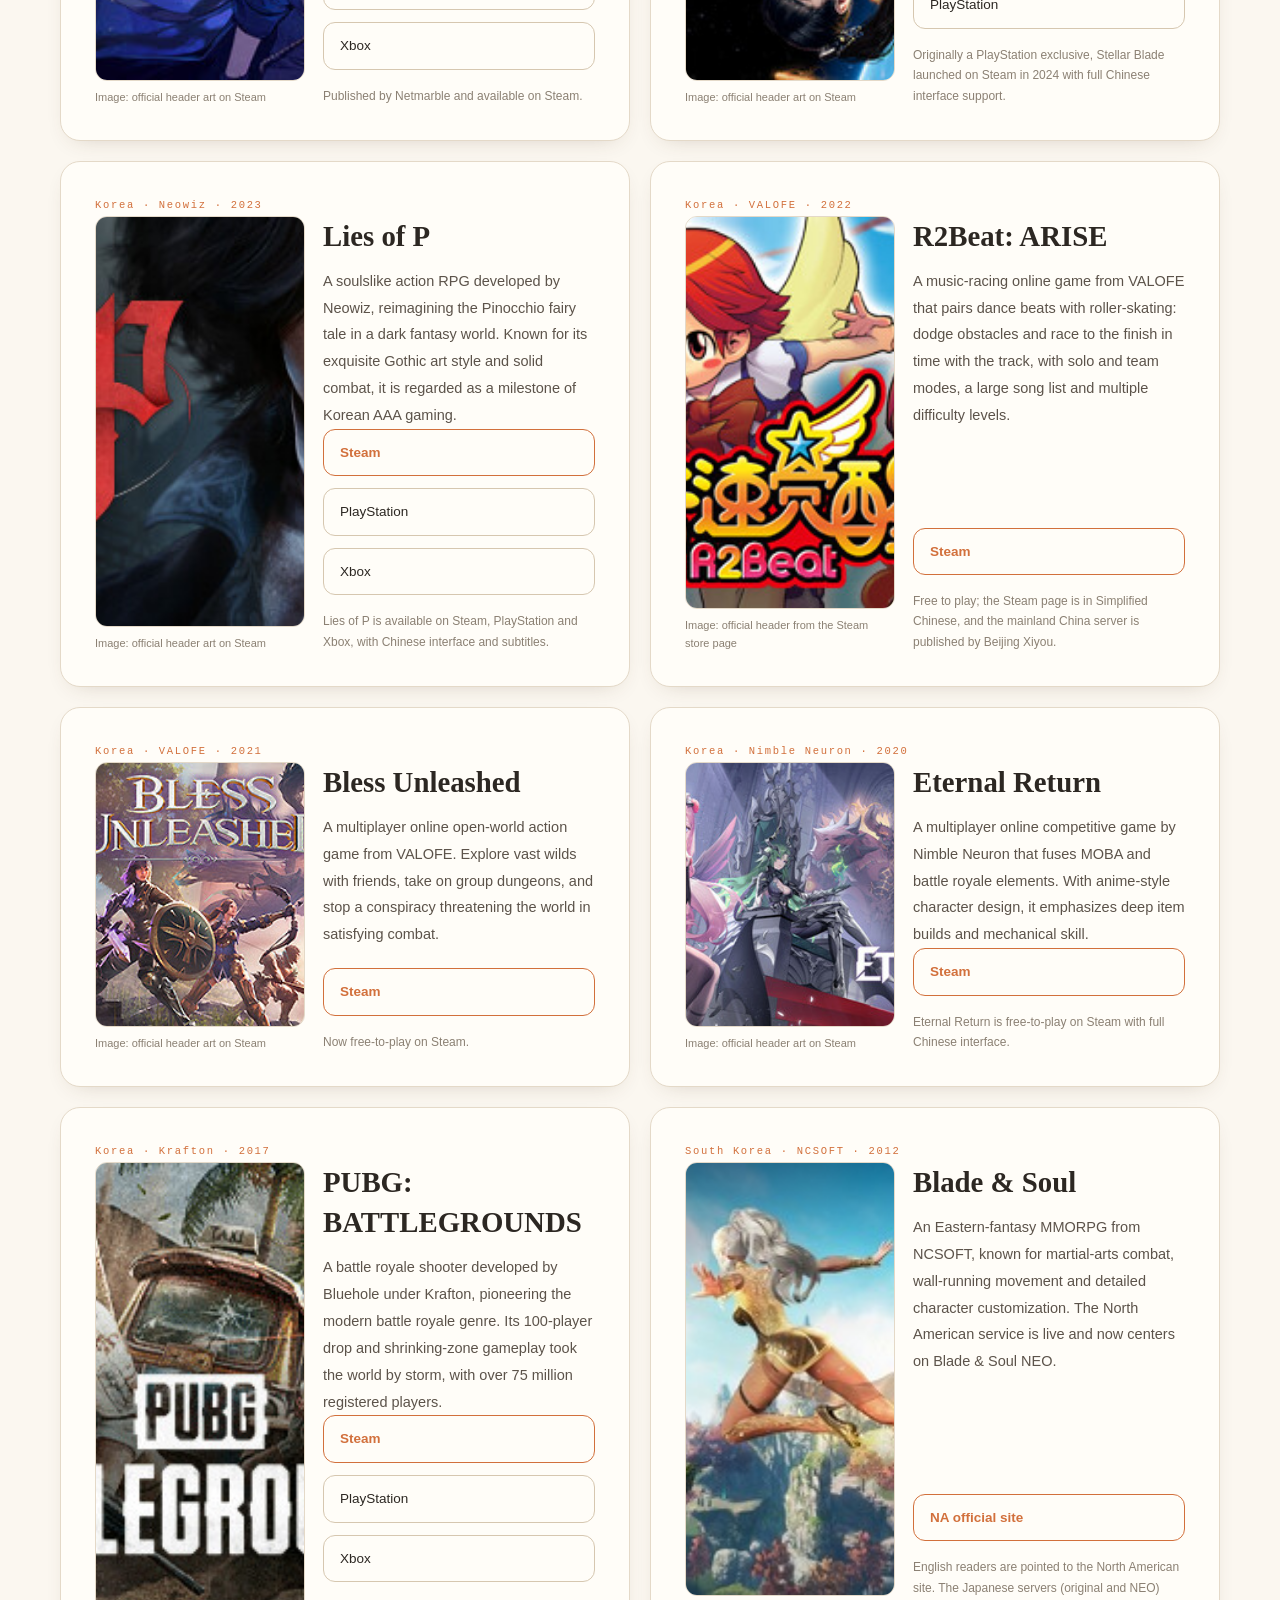
==== commit 561c5272: "feat(picks): 《哲仁王后》BGM 改按 OST 合辑前两首（第一首换成 Part.1《봉환아》）" ====
--- a/en/index.html
+++ b/en/index.html
@@ -514,7 +514,7 @@
               <h3 class="pick-title" data-i18n="picks.drama7.title">Mr. Queen (2020)</h3>
               <p class="pick-desc" data-i18n="picks.drama7.desc">A body-swap sageuk comedy in which a modern chef’s soul wakes up in a Joseon queen’s body. Starring Shin Hye-sun and Kim Jung-hyun, it aired on tvN in 2020 and balances laughs with palace intrigue.</p>
               <div class="pick-actions" data-i18n="picks.drama7.actions"><a class="pick-link pick-link-sub" href="https://www.netflix.com/title/81422314" target="_blank" rel="noopener noreferrer">Watch on Netflix (subscription)</a><p class="pick-netflix-note">Viewers in mainland China: <a href="https://nfshare.cn/?sid=5rfpUarUEd" target="_blank" rel="noopener noreferrer">click here</a> to access Netflix through a third-party account-sharing platform (not an official Netflix channel).</p></div>
-                            <p class="pick-bgm" data-i18n="picks.drama7.bgm"><span class="pick-bgm-tag">BGM</span><a class="pick-link-bgm" href="https://youtu.be/BbZLHTfub3c" target="_blank" rel="noopener noreferrer">별들 중에서 — 임한별</a><span class="pick-bgm-note">Mr. Queen (2020) OST Part.8 · YouTube</span></p>
+                            <p class="pick-bgm" data-i18n="picks.drama7.bgm"><span class="pick-bgm-tag">BGM</span><a class="pick-link-bgm" href="https://youtu.be/8FS2pOOixSo" target="_blank" rel="noopener noreferrer">봉환아 — 노라조 (Norazo)</a><span class="pick-bgm-note">Mr. Queen (2020) OST Part.1 · YouTube</span></p>
                             <p class="pick-bgm" data-i18n="picks.drama7.bgm2"><span class="pick-bgm-tag">BGM</span><a class="pick-link-bgm" href="https://youtu.be/zfo7gb4OqnM" target="_blank" rel="noopener noreferrer">마음이 별이 되어 — 장한별</a><span class="pick-bgm-note">Mr. Queen (2020) OST Part.2 · YouTube</span></p>
               <p class="pick-note" data-i18n="picks.drama7.note">This site neither hosts nor links to pirated copies.</p>
             </div>
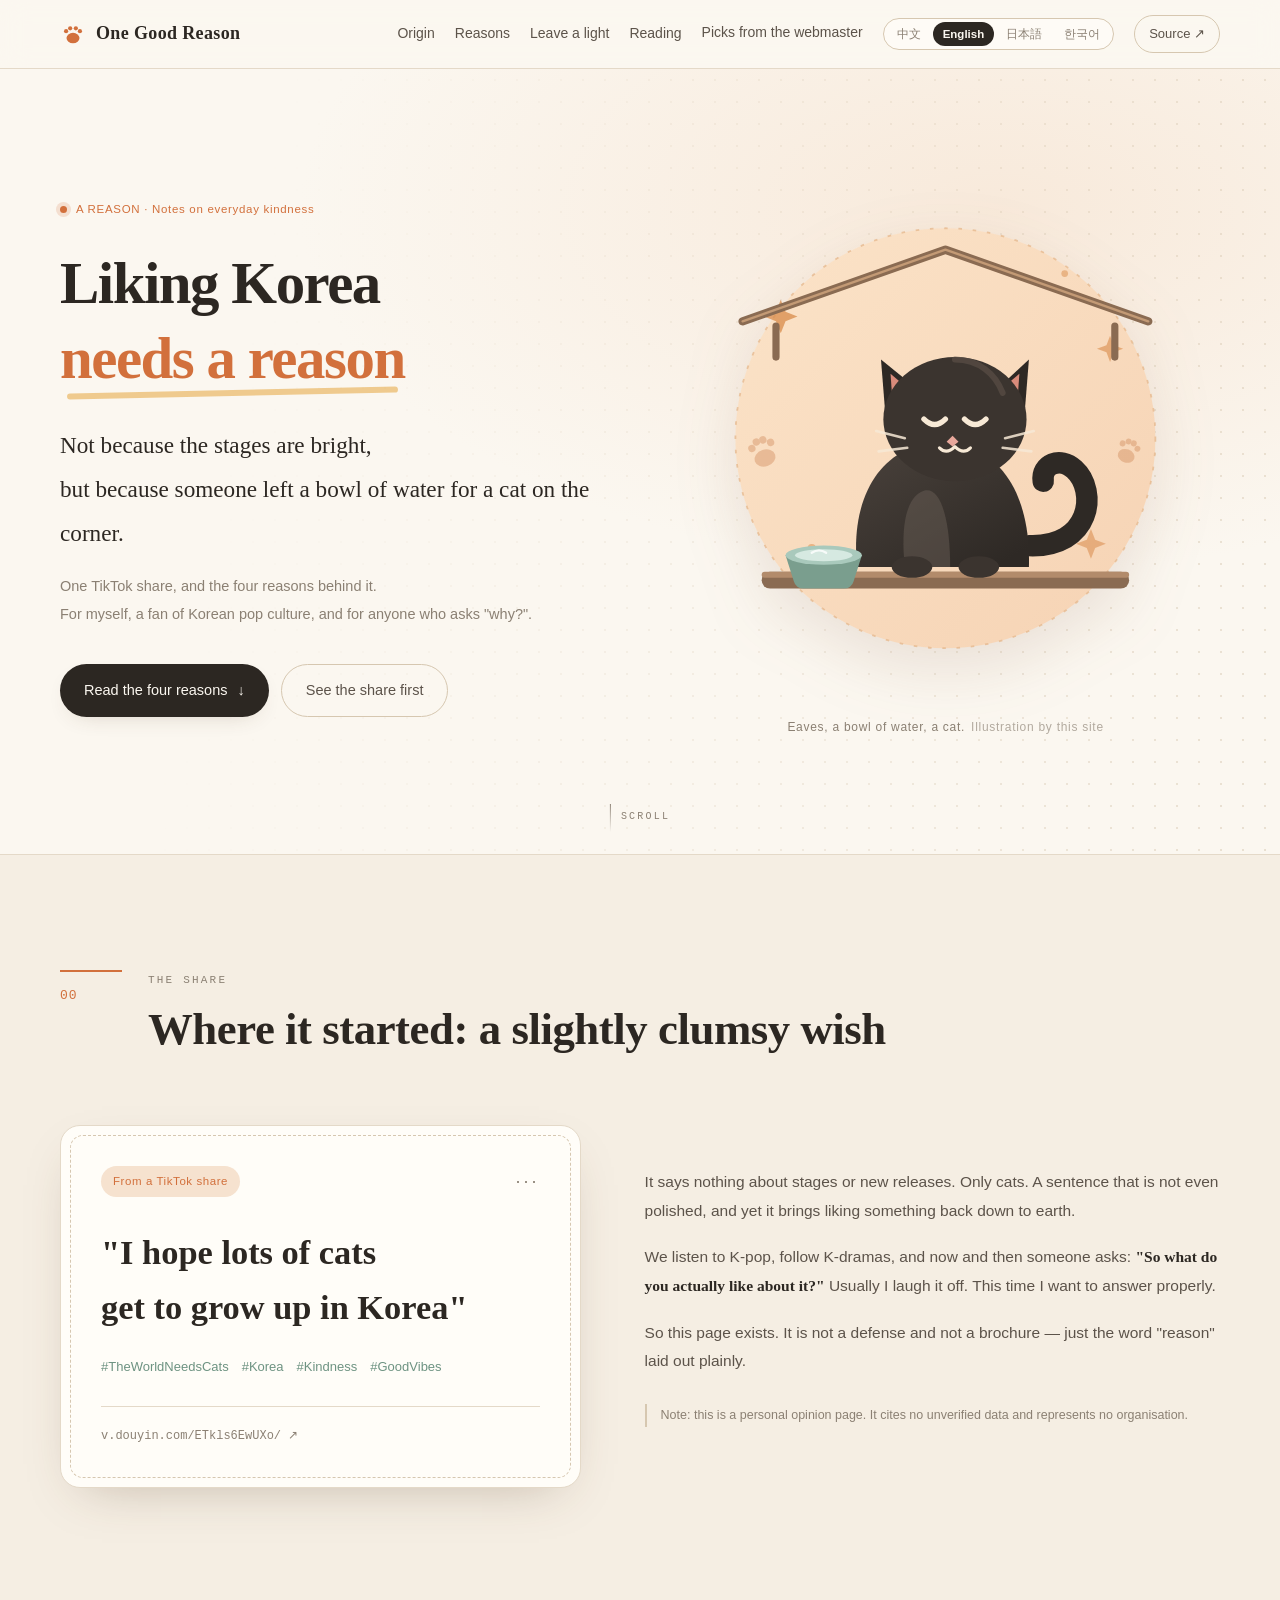
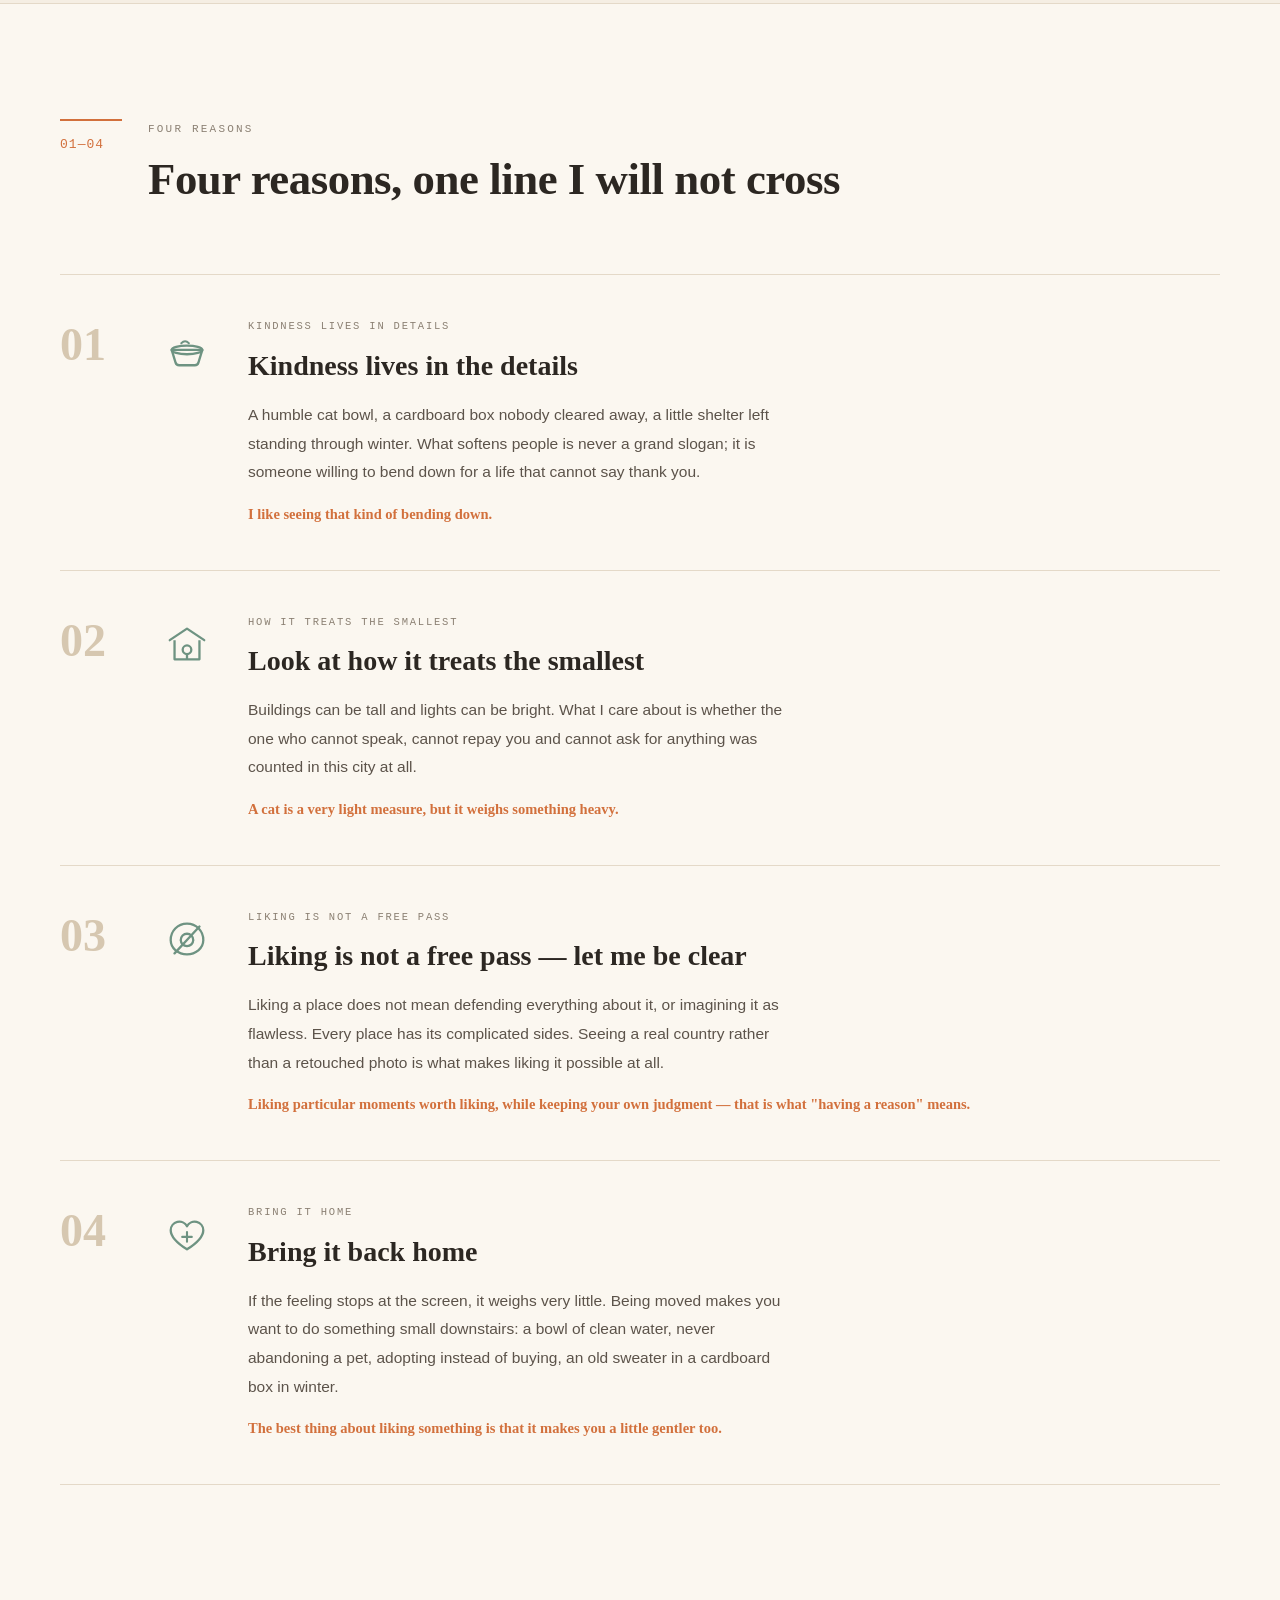
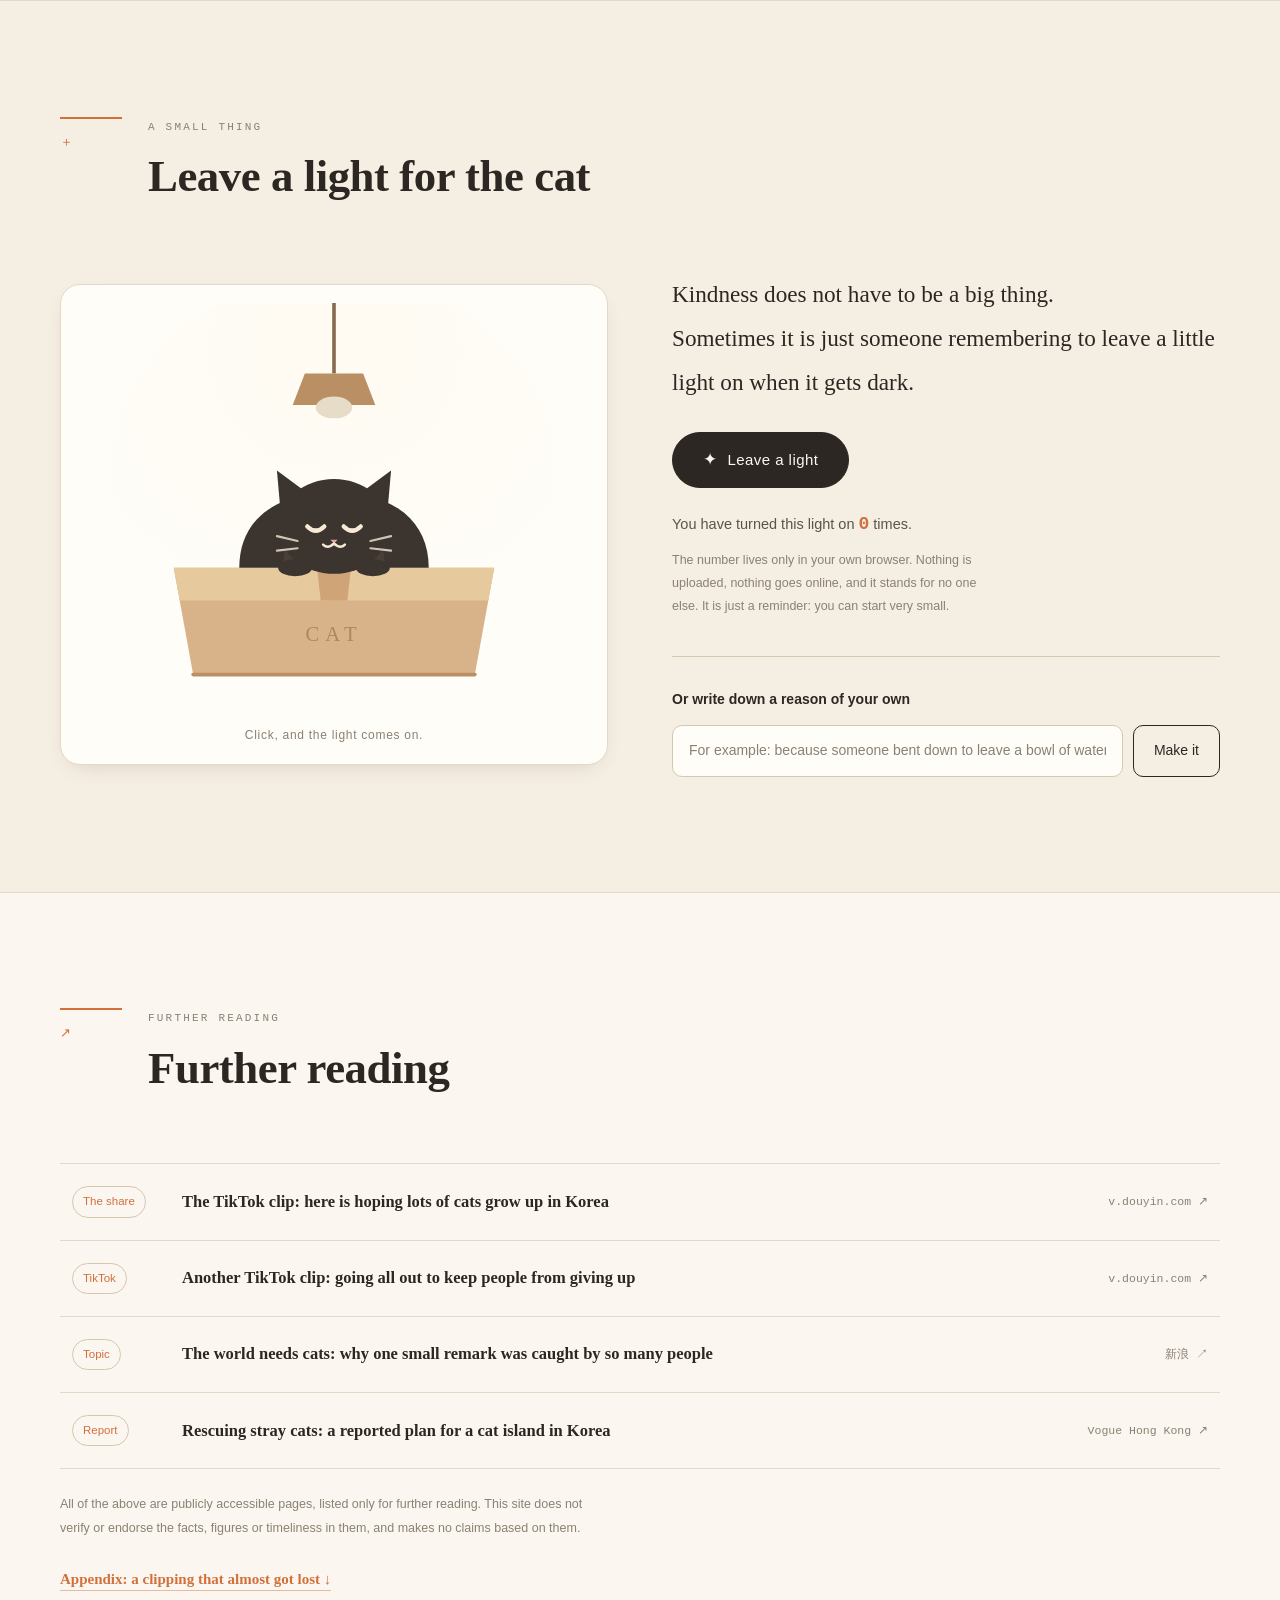
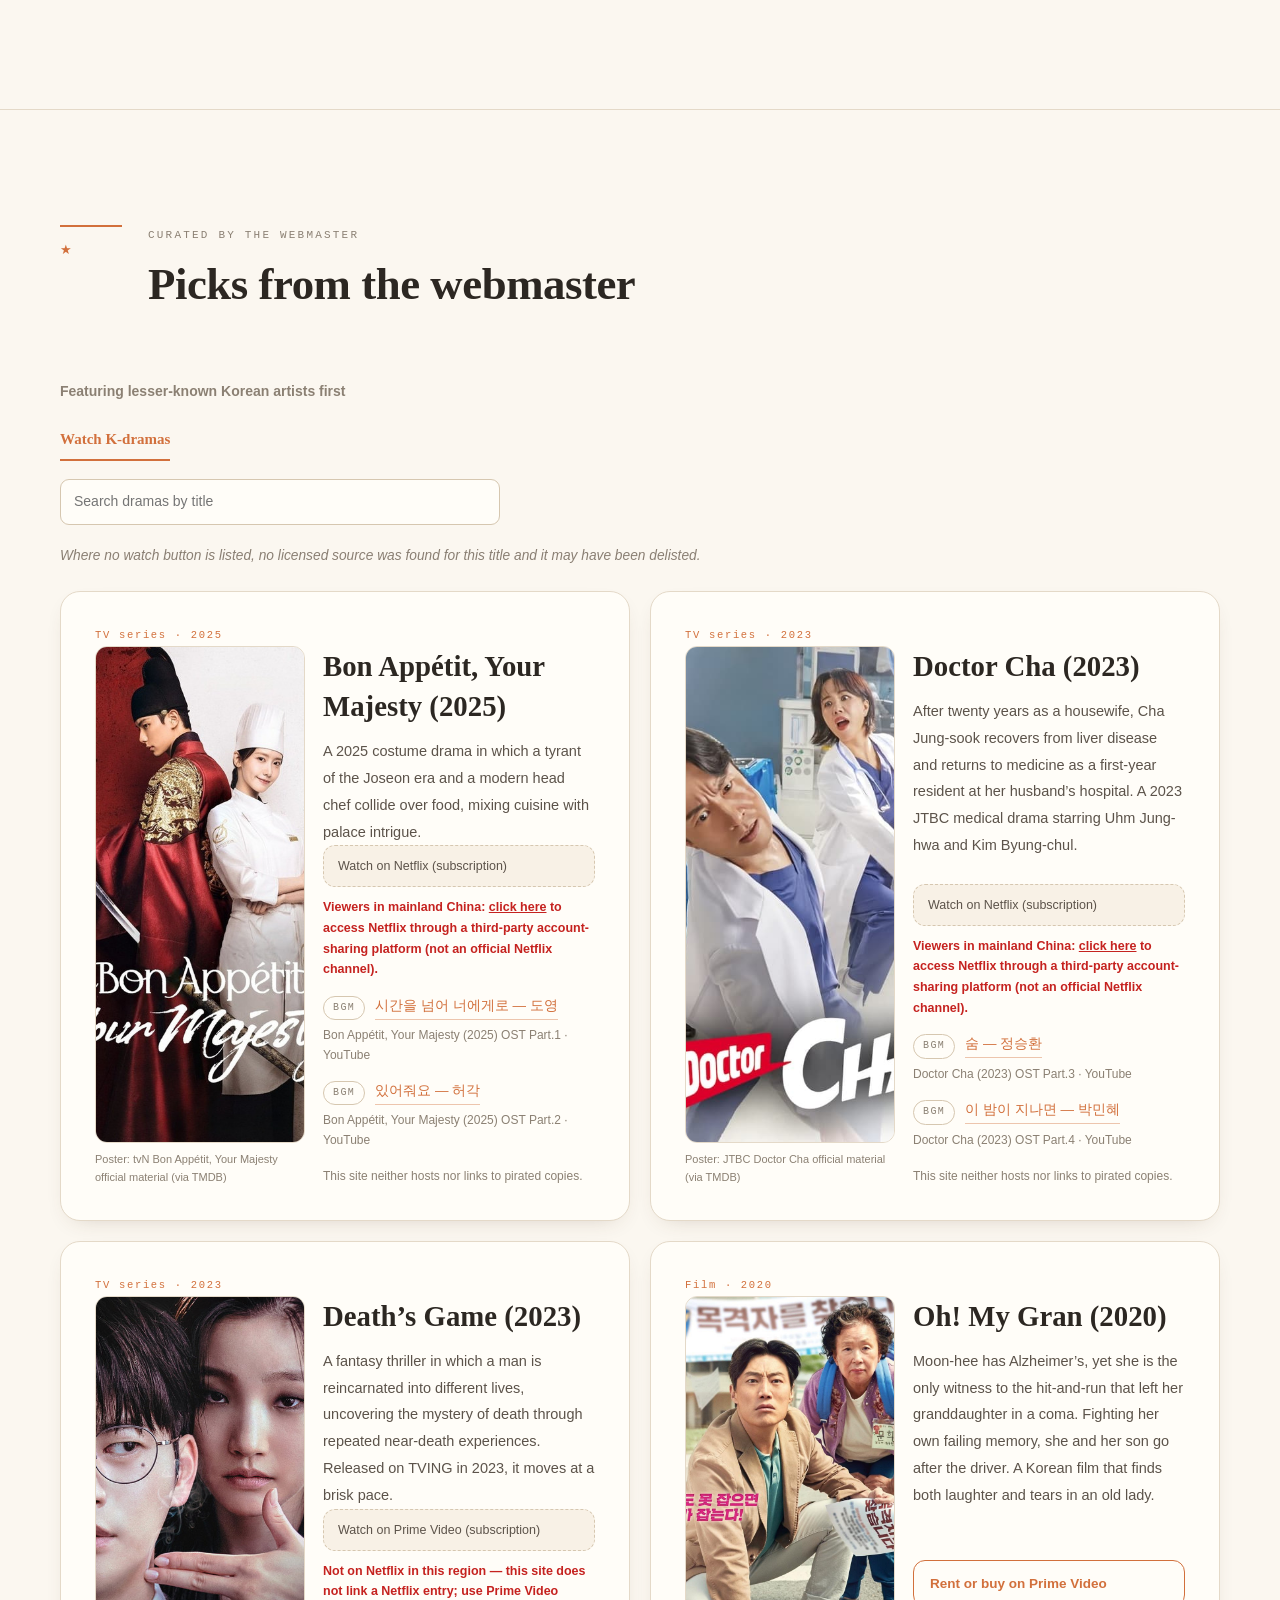
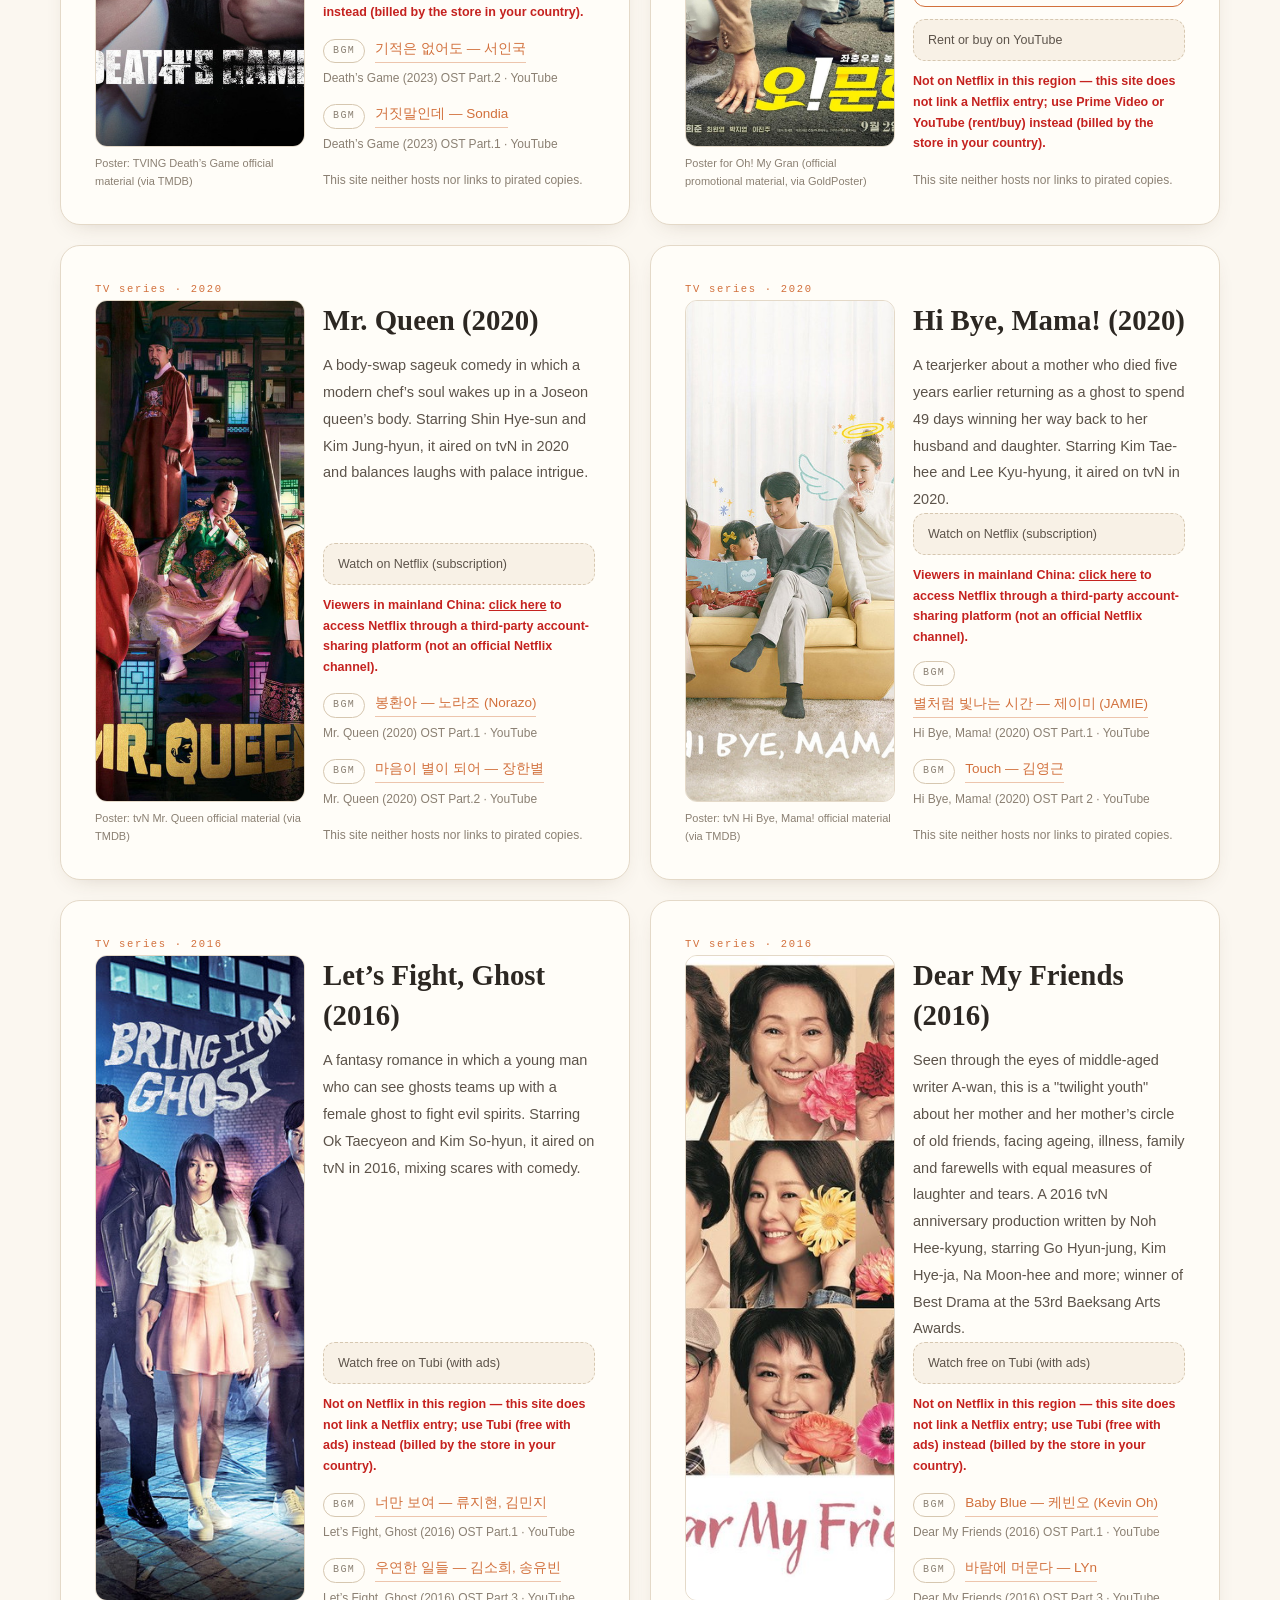
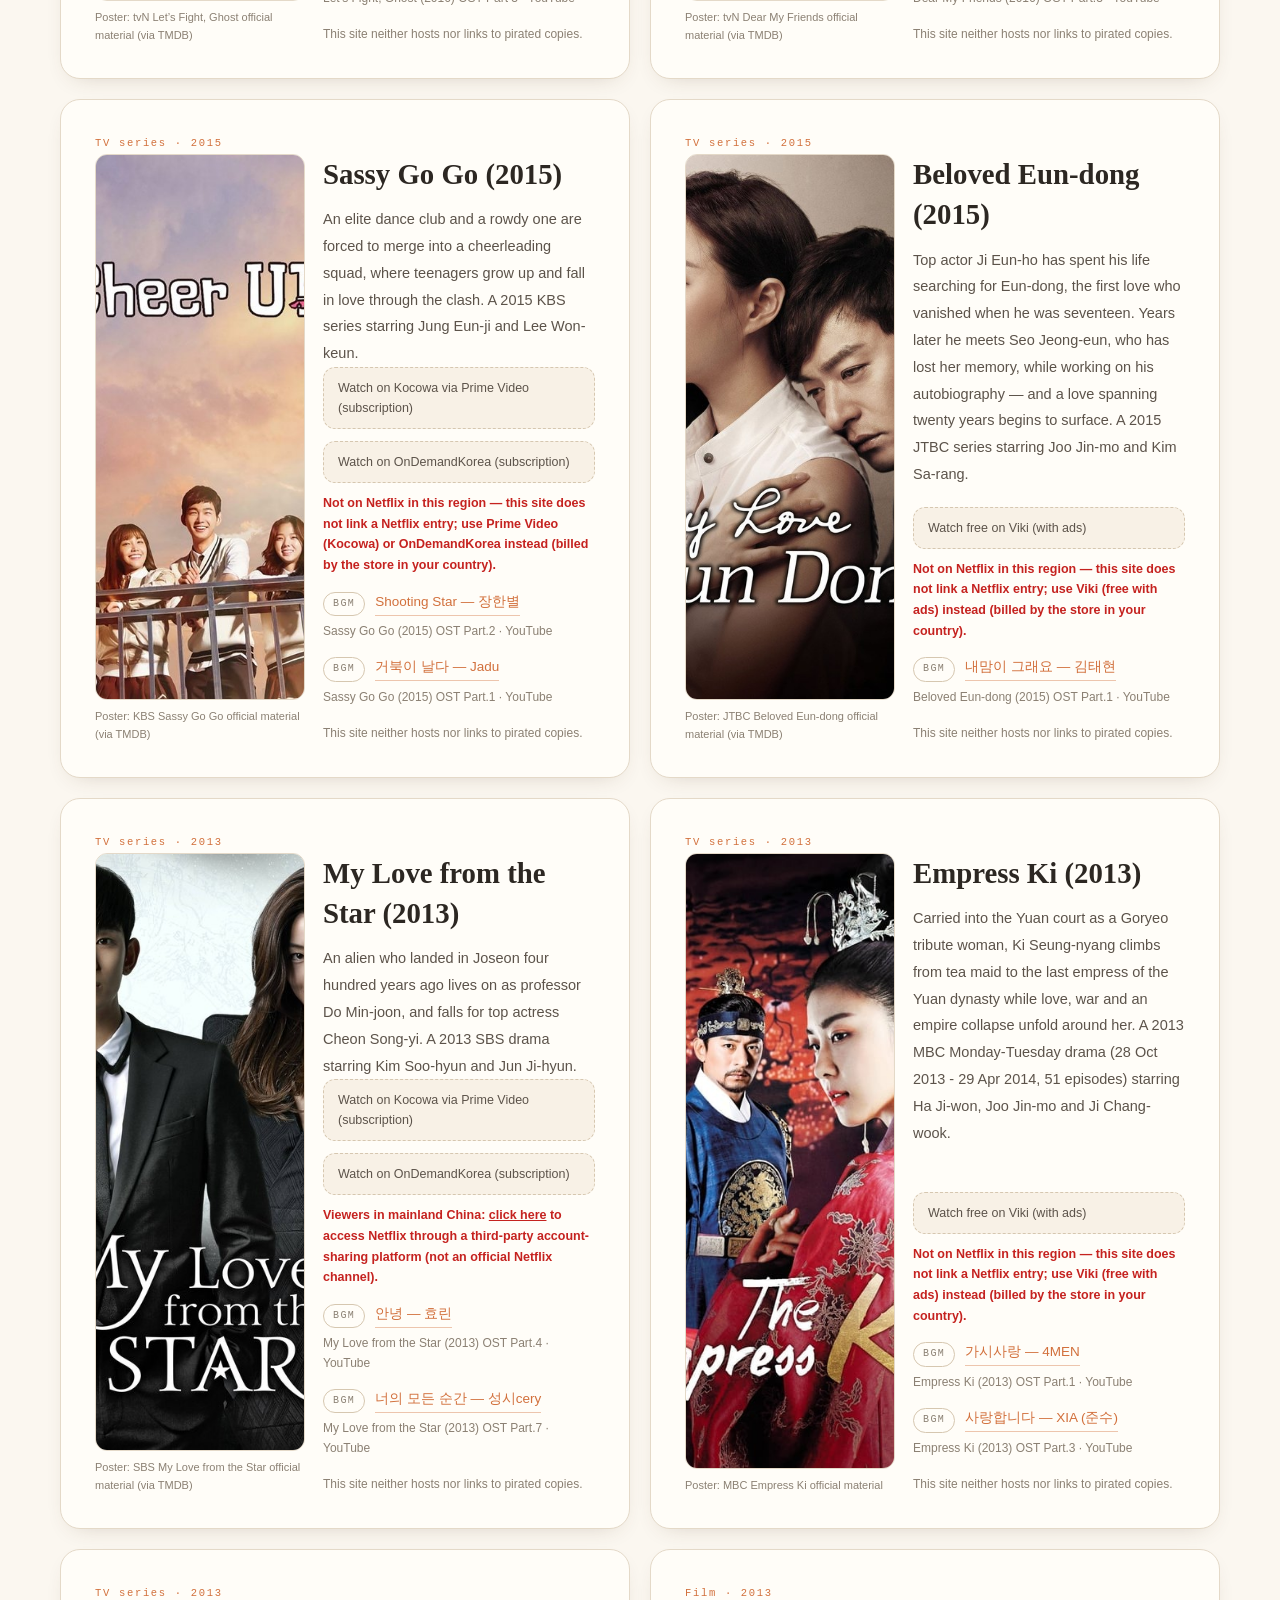
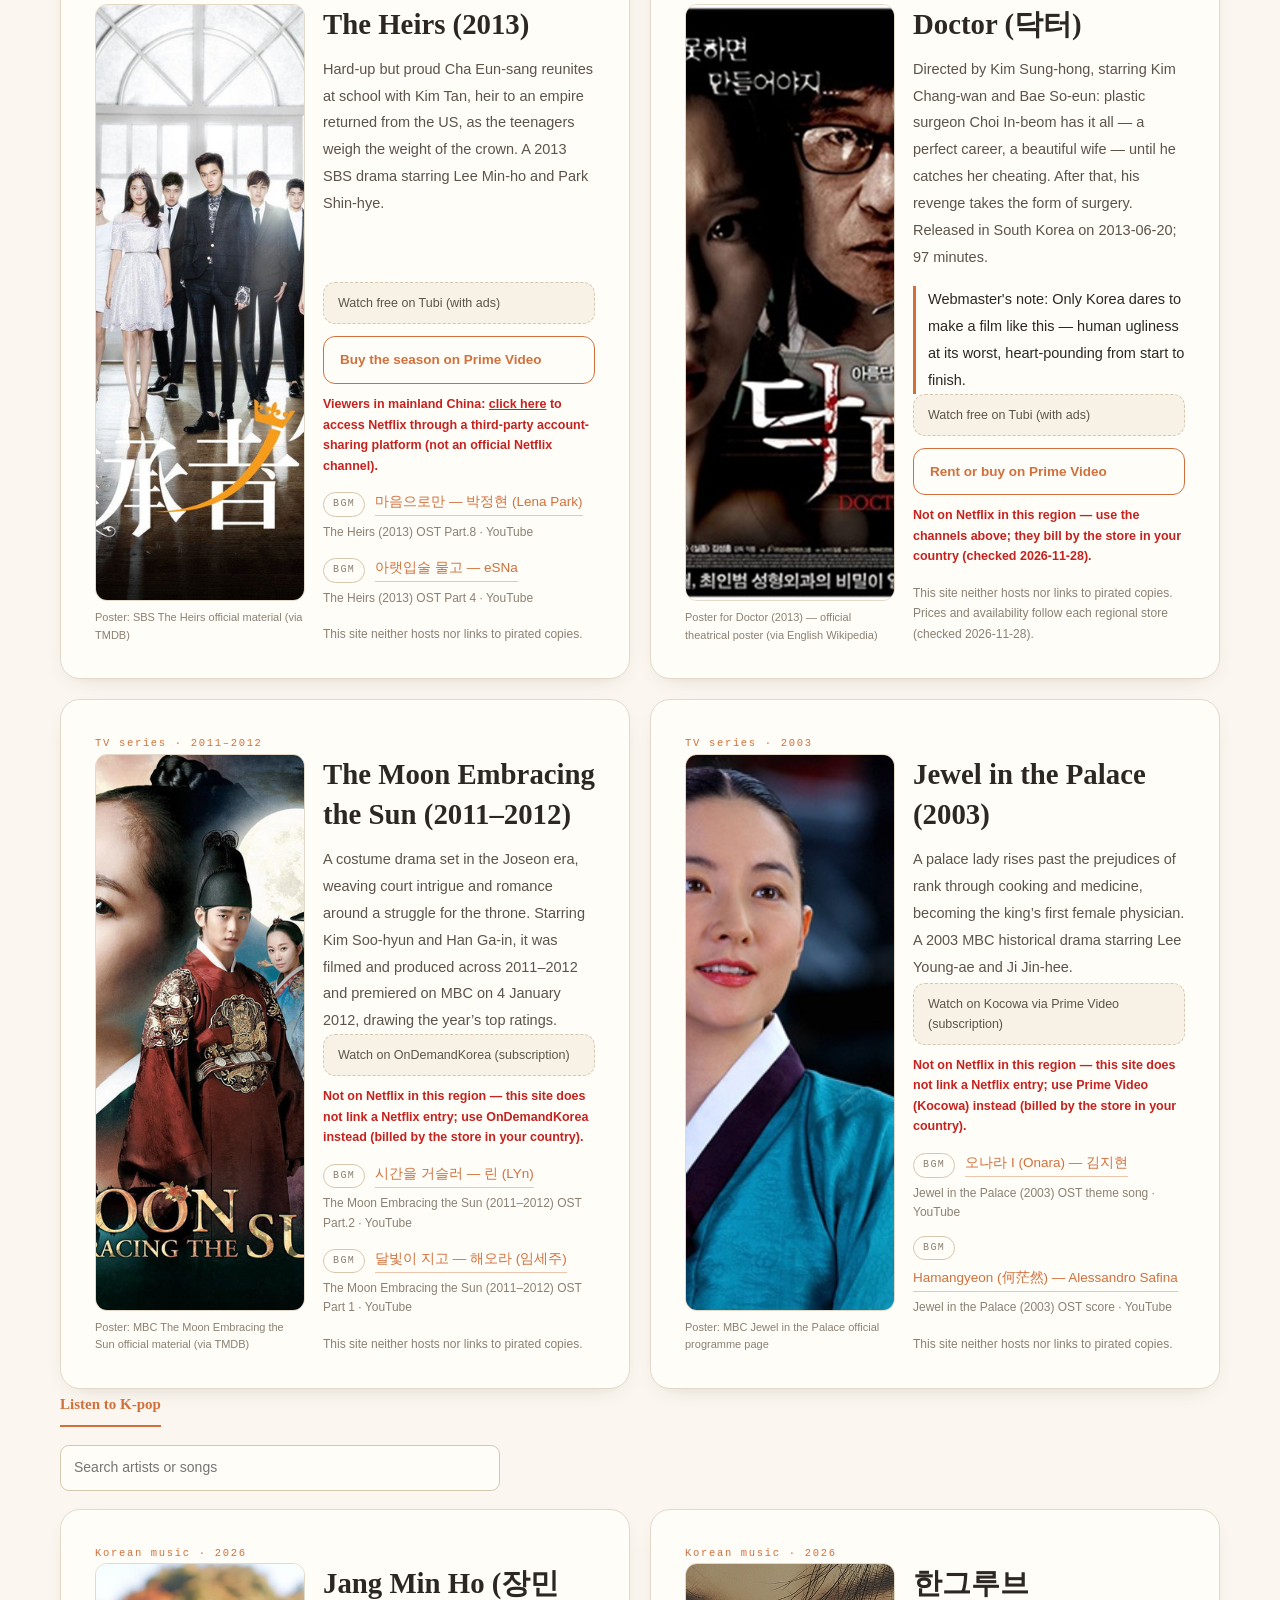
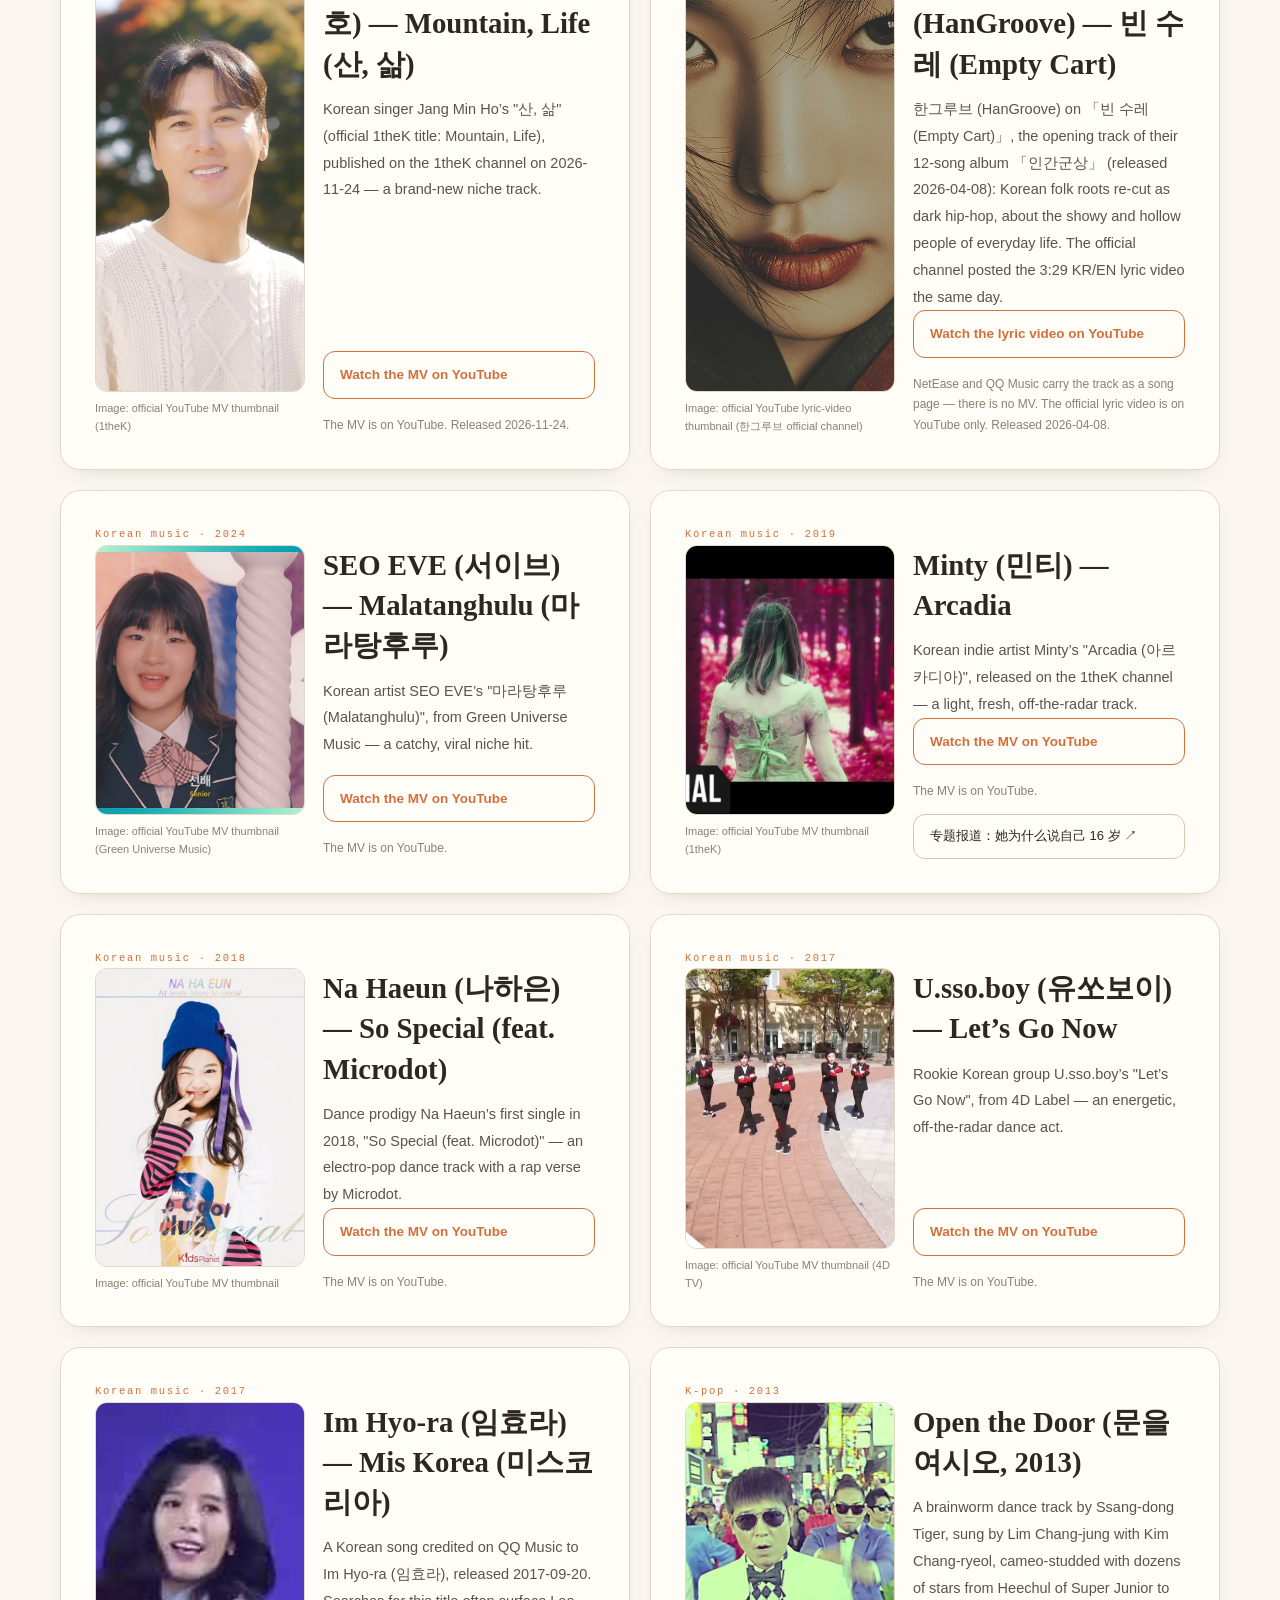
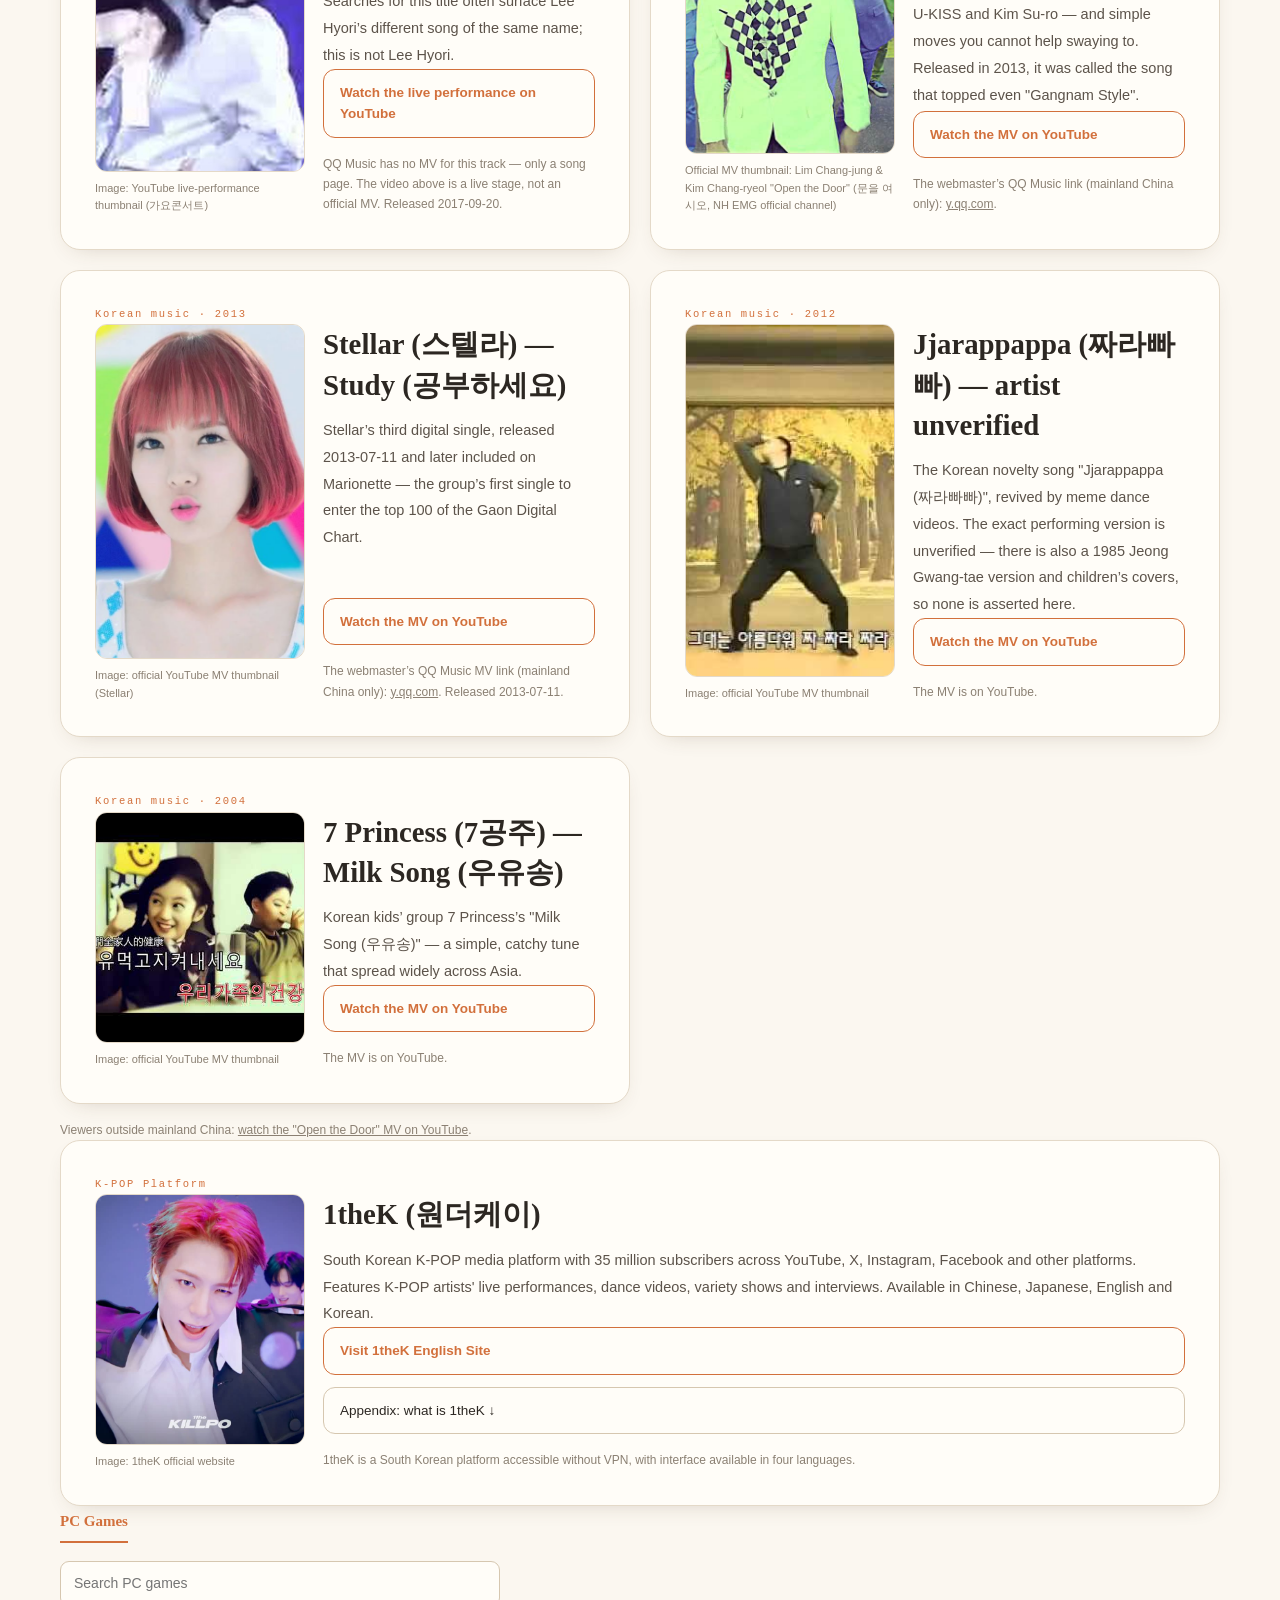
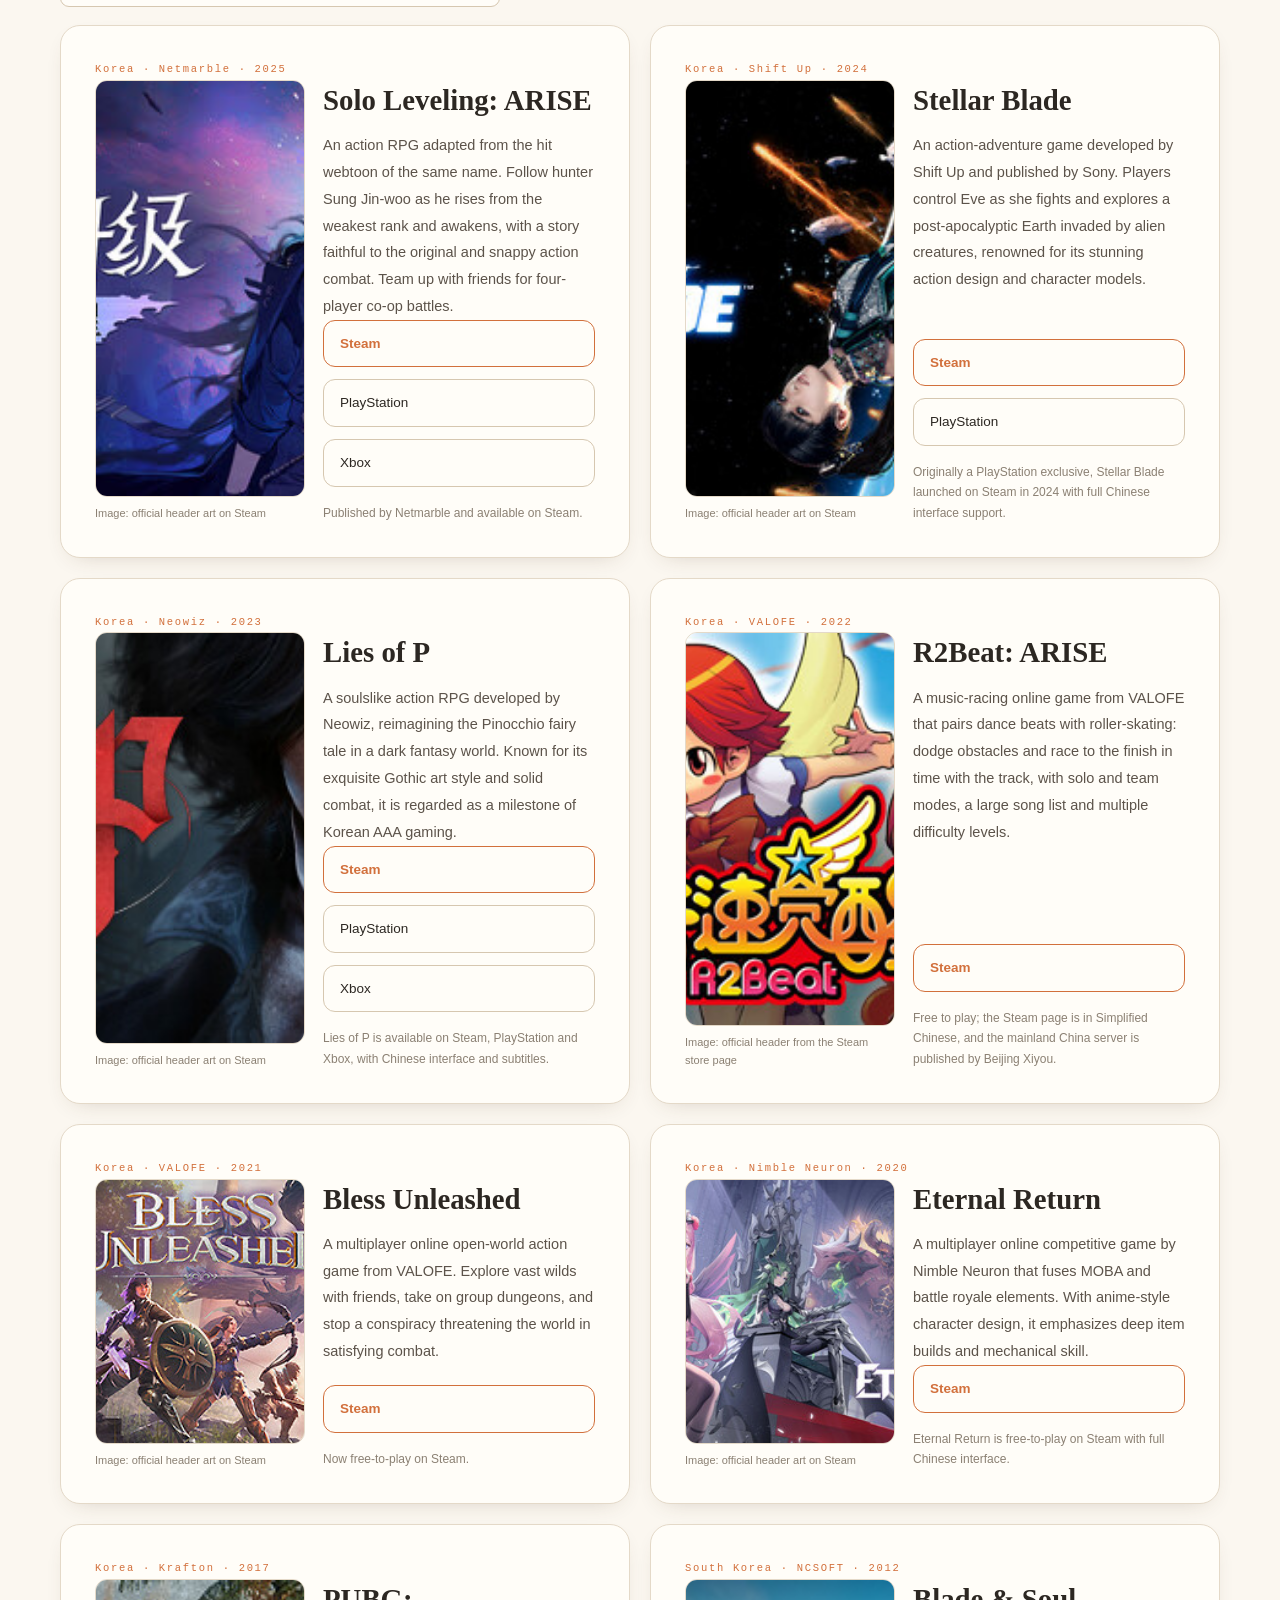
==== commit 5117af79: "feat(picks): 音乐区新增 한그루브《빈 수레（Empty Cart）》卡（网易云单曲页 + YouTube 官方歌词版）" ====
--- a/en/index.html
+++ b/en/index.html
@@ -736,6 +736,21 @@
           </div>
         </article>
         <article class="pick-card">
+          <p class="pick-card-label" data-i18n="picks.hangroove.label">Korean music · 2026</p>
+          <div class="pick-poster-row">
+            <figure class="pick-figure pick-figure-poster">
+              <img class="pick-image pick-image-poster" src="../assets/mv-hangroove.jpg" width="1280" height="720" loading="lazy" alt="Official lyric-video thumbnail for 한그루브 — 빈 수레 (Empty Cart)" data-i18n-alt="picks.hangroove.imageAlt">
+              <figcaption class="pick-image-credit" data-i18n="picks.hangroove.imageCredit">Image: official YouTube lyric-video thumbnail (한그루브 official channel)</figcaption>
+            </figure>
+            <div class="pick-poster-body">
+              <h3 class="pick-title" data-i18n="picks.hangroove.title">한그루브 (HanGroove) — 빈 수레 (Empty Cart)</h3>
+              <p class="pick-desc" data-i18n="picks.hangroove.desc">한그루브 (HanGroove) on 「빈 수레 (Empty Cart)」, the opening track of their 12-song album 「인간군상」 (released 2026-04-08): Korean folk roots re-cut as dark hip-hop, about the showy and hollow people of everyday life. The official channel posted the 3:29 KR/EN lyric video the same day.</p>
+              <div class="pick-actions" data-i18n="picks.hangroove.actions"><a class="pick-link pick-link-featured" href="https://youtu.be/VWzL61kyuF0" target="_blank" rel="noopener noreferrer">Watch the lyric video on YouTube</a></div>
+              <p class="pick-note" data-i18n="picks.hangroove.note">NetEase and QQ Music carry the track as a song page — there is no MV. The official lyric video is on YouTube only. Released 2026-04-08.</p>
+            </div>
+          </div>
+        </article>
+        <article class="pick-card">
           <p class="pick-card-label" data-i18n="picks.seoeve.label">Korean music · 2024</p>
           <div class="pick-poster-row">
             <figure class="pick-figure pick-figure-poster">
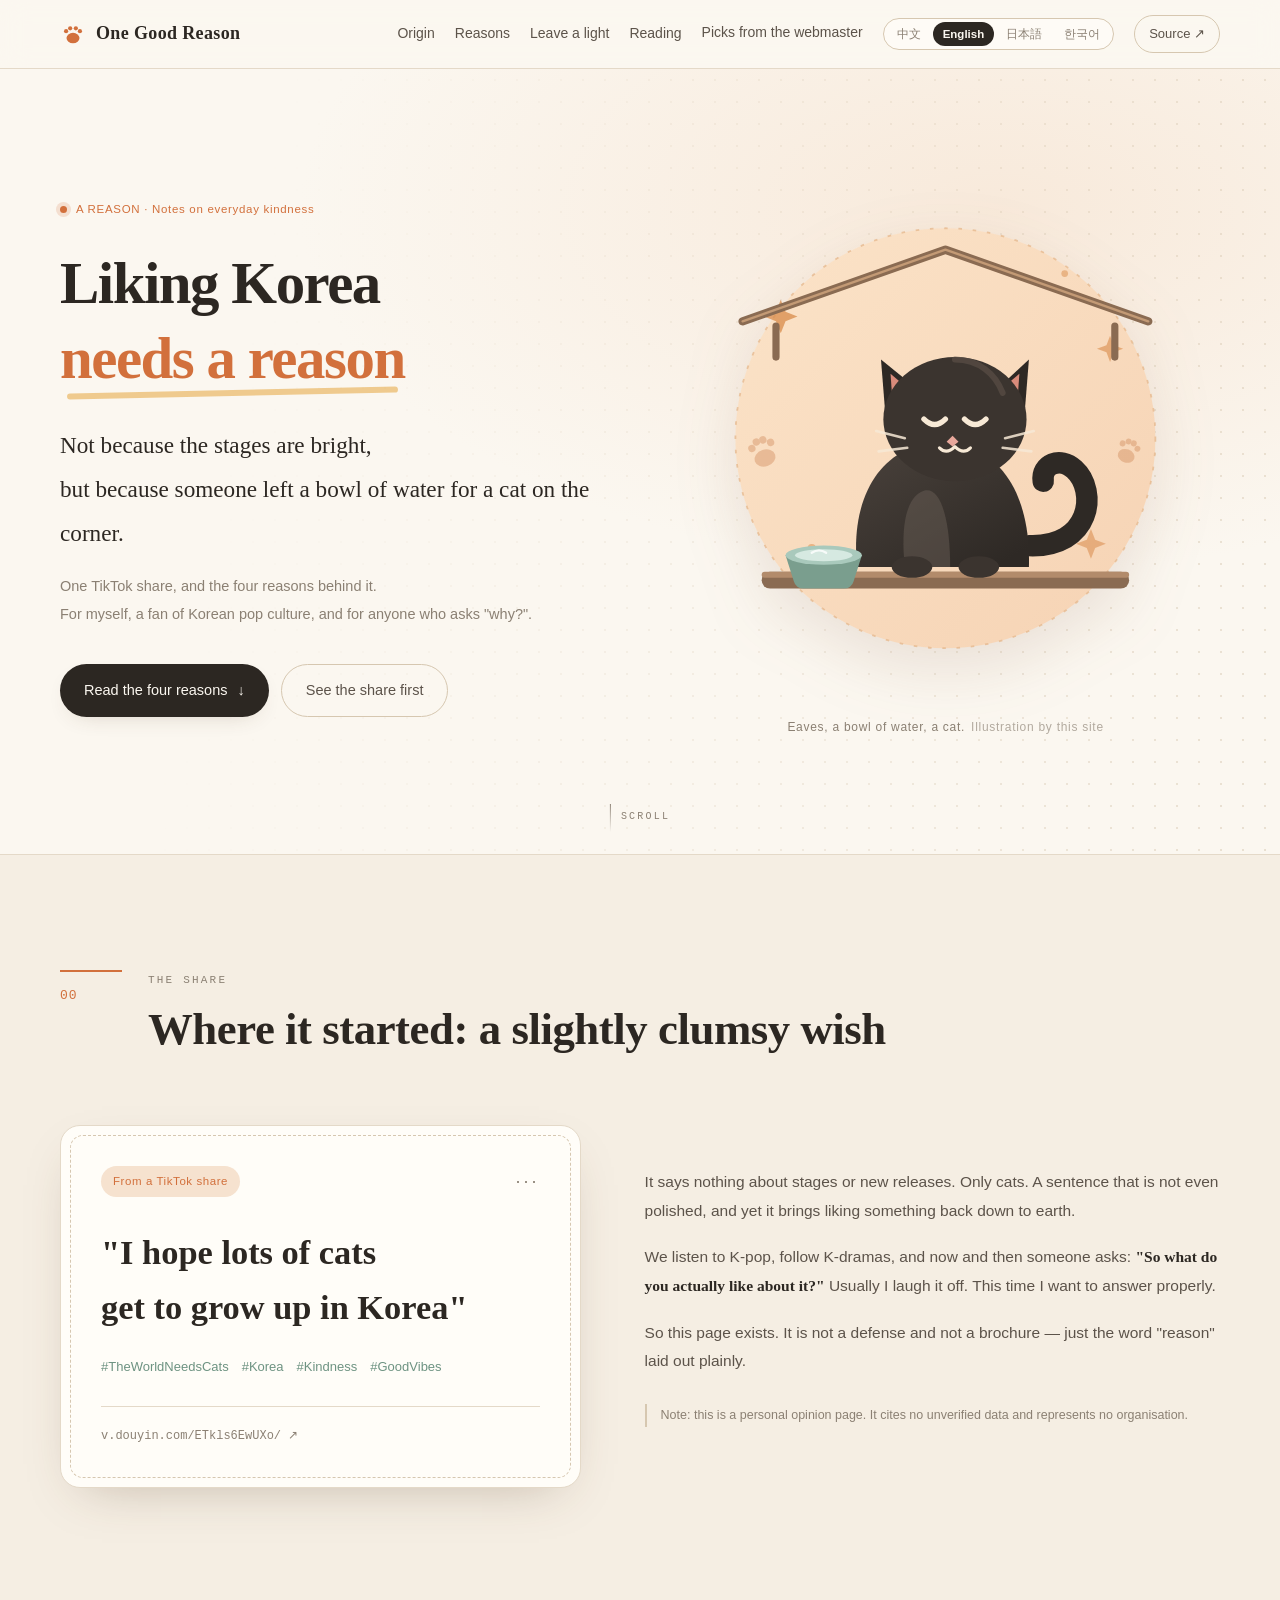
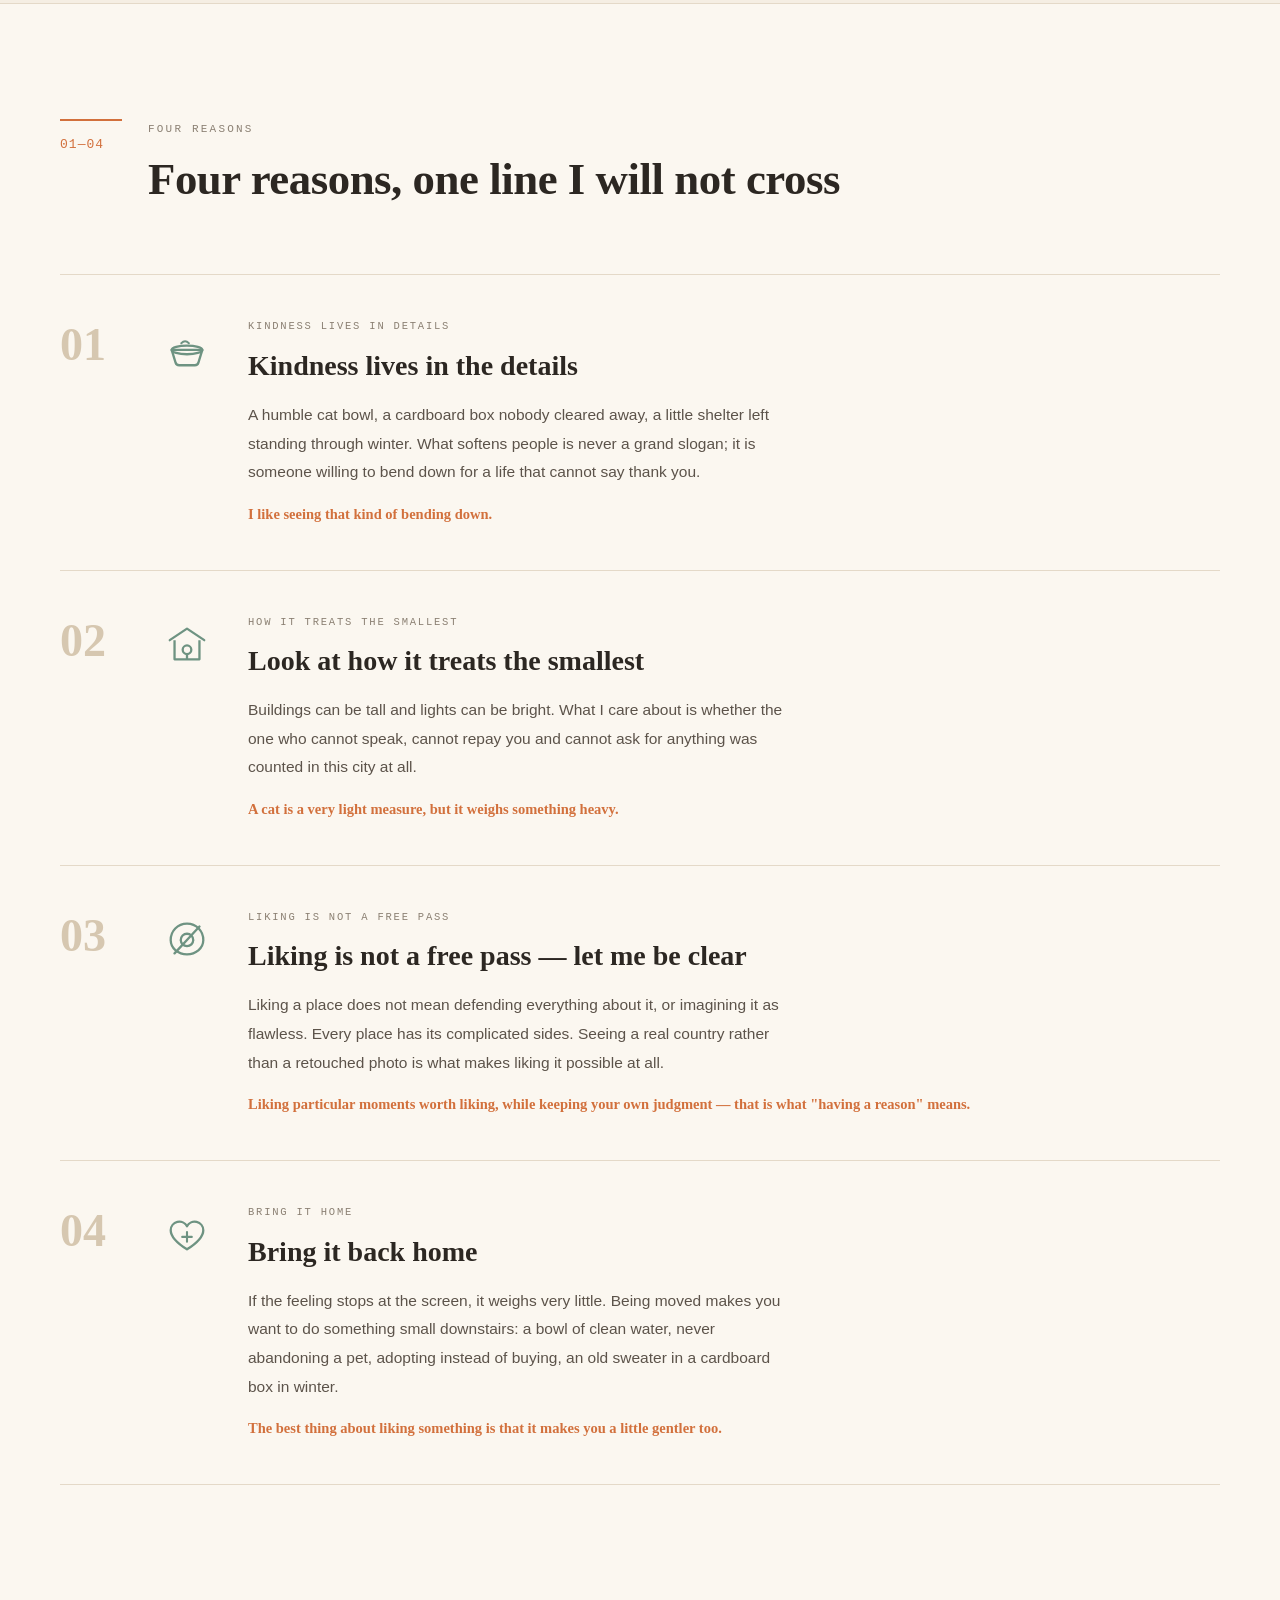
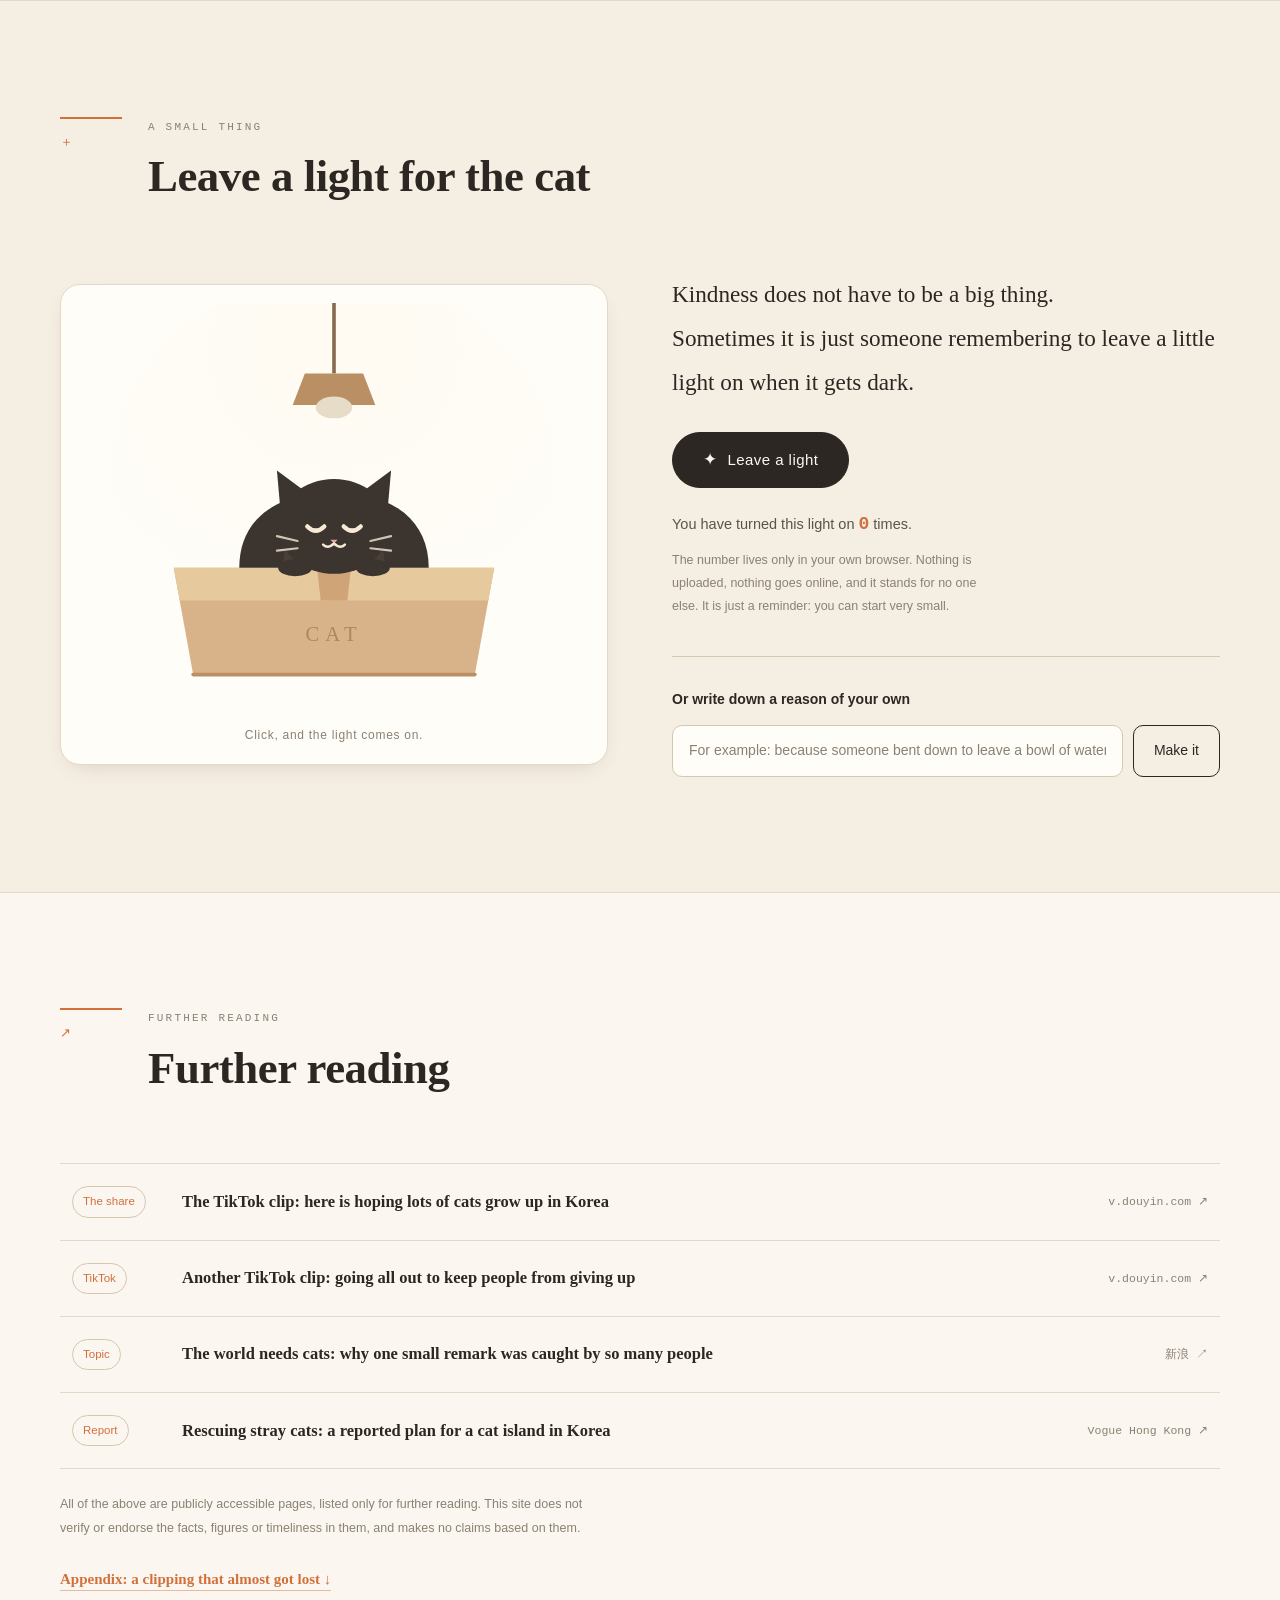
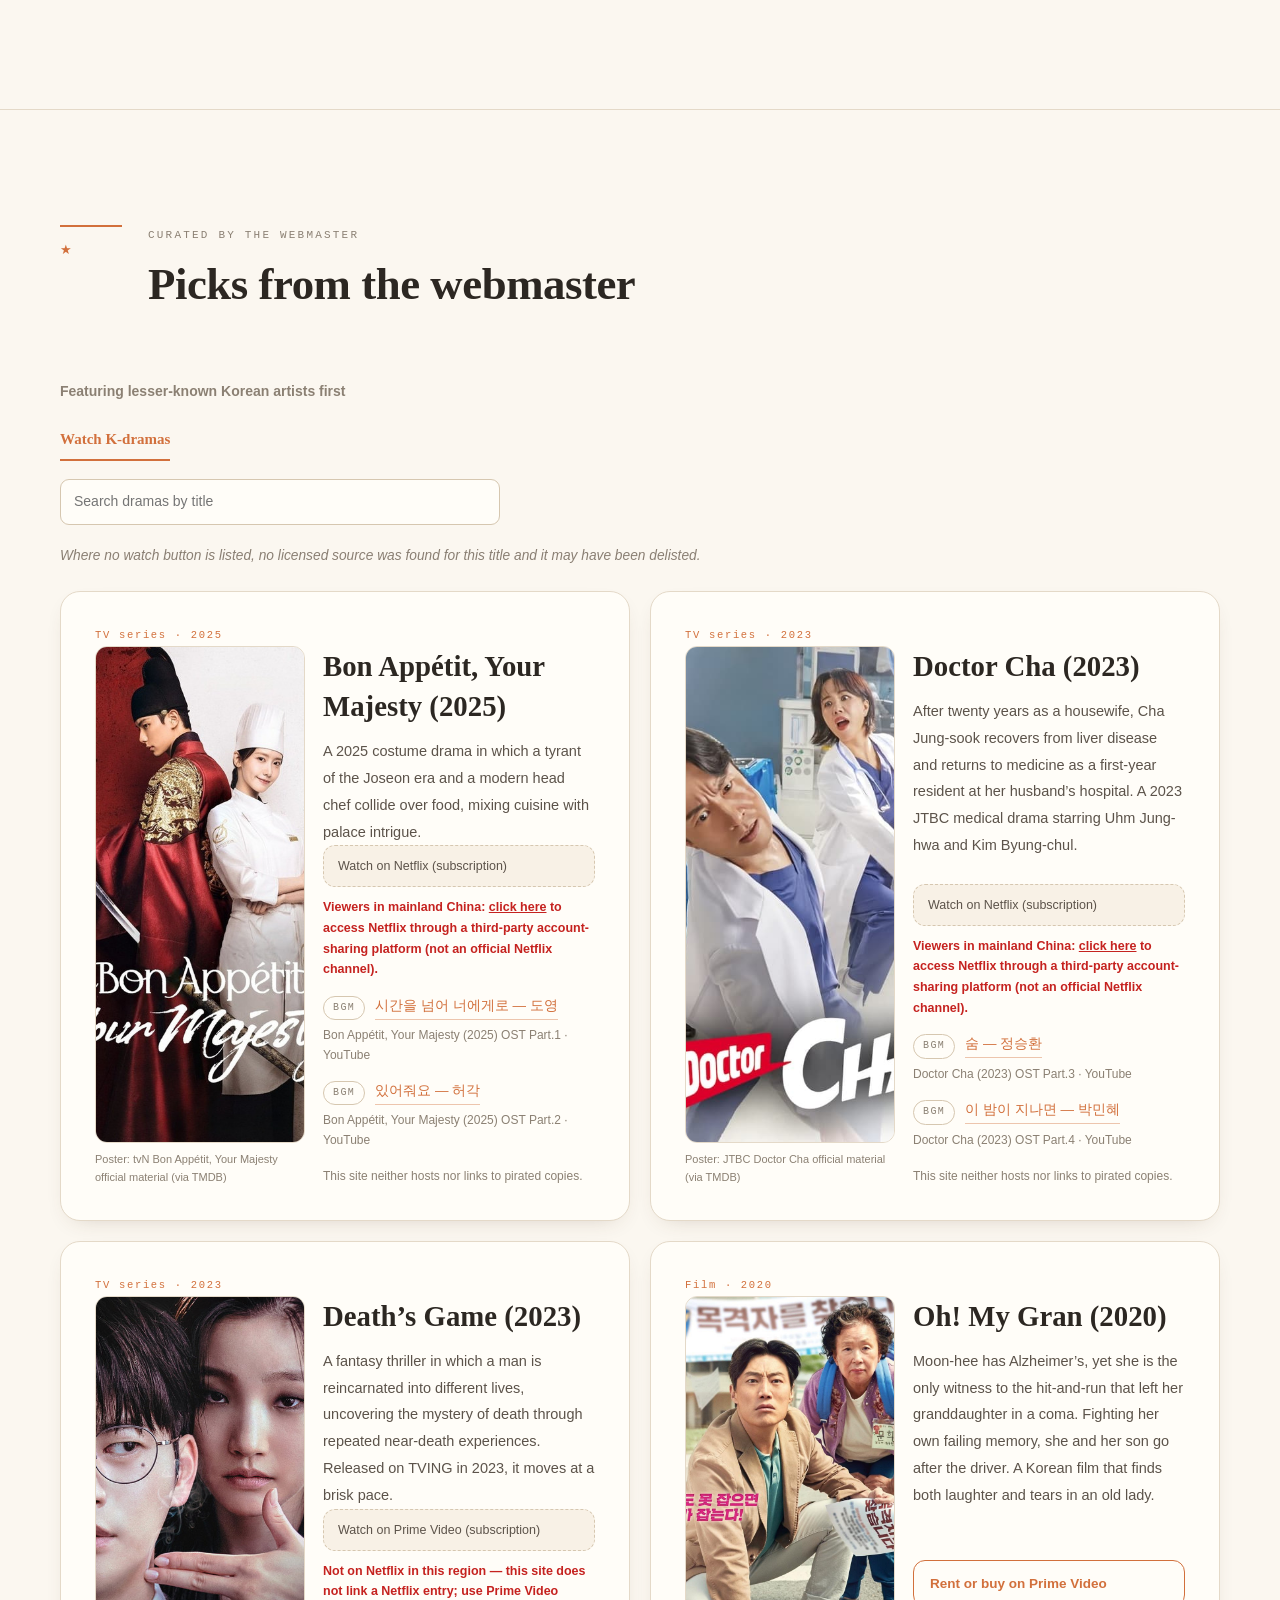
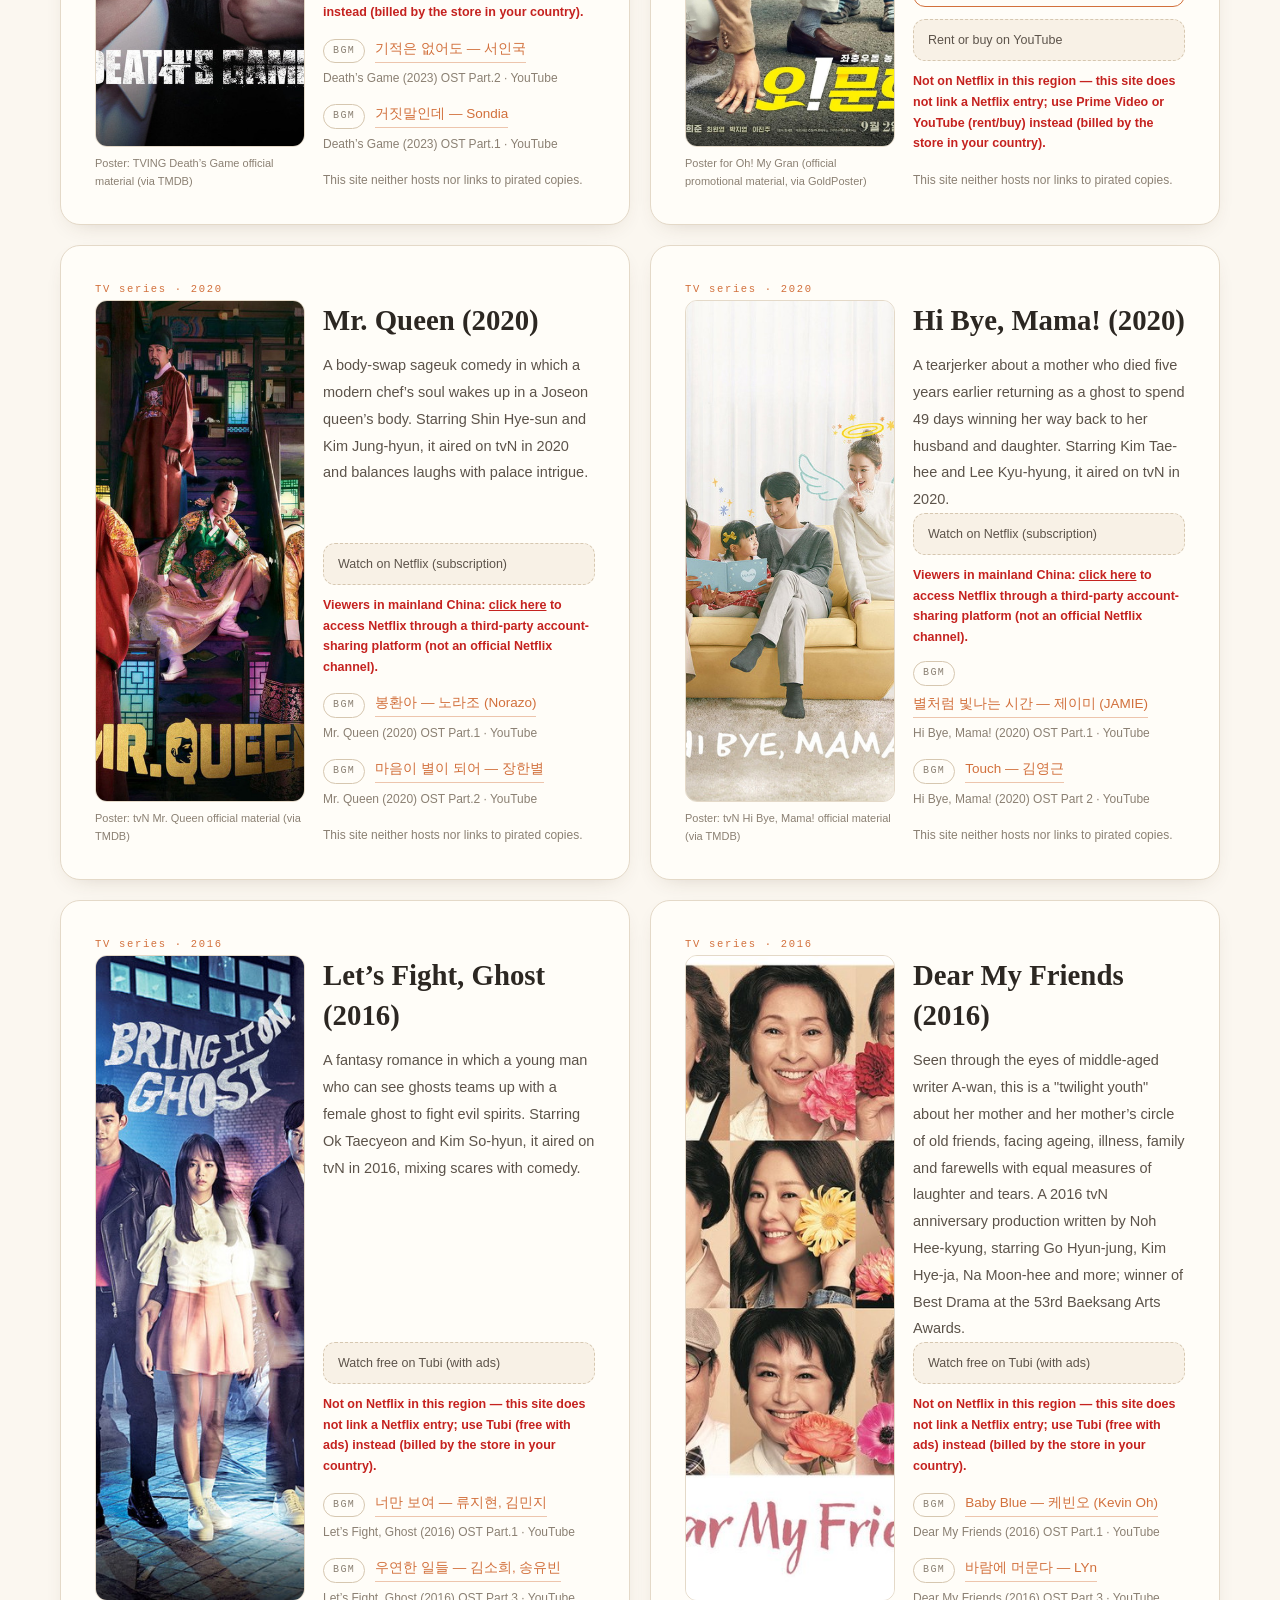
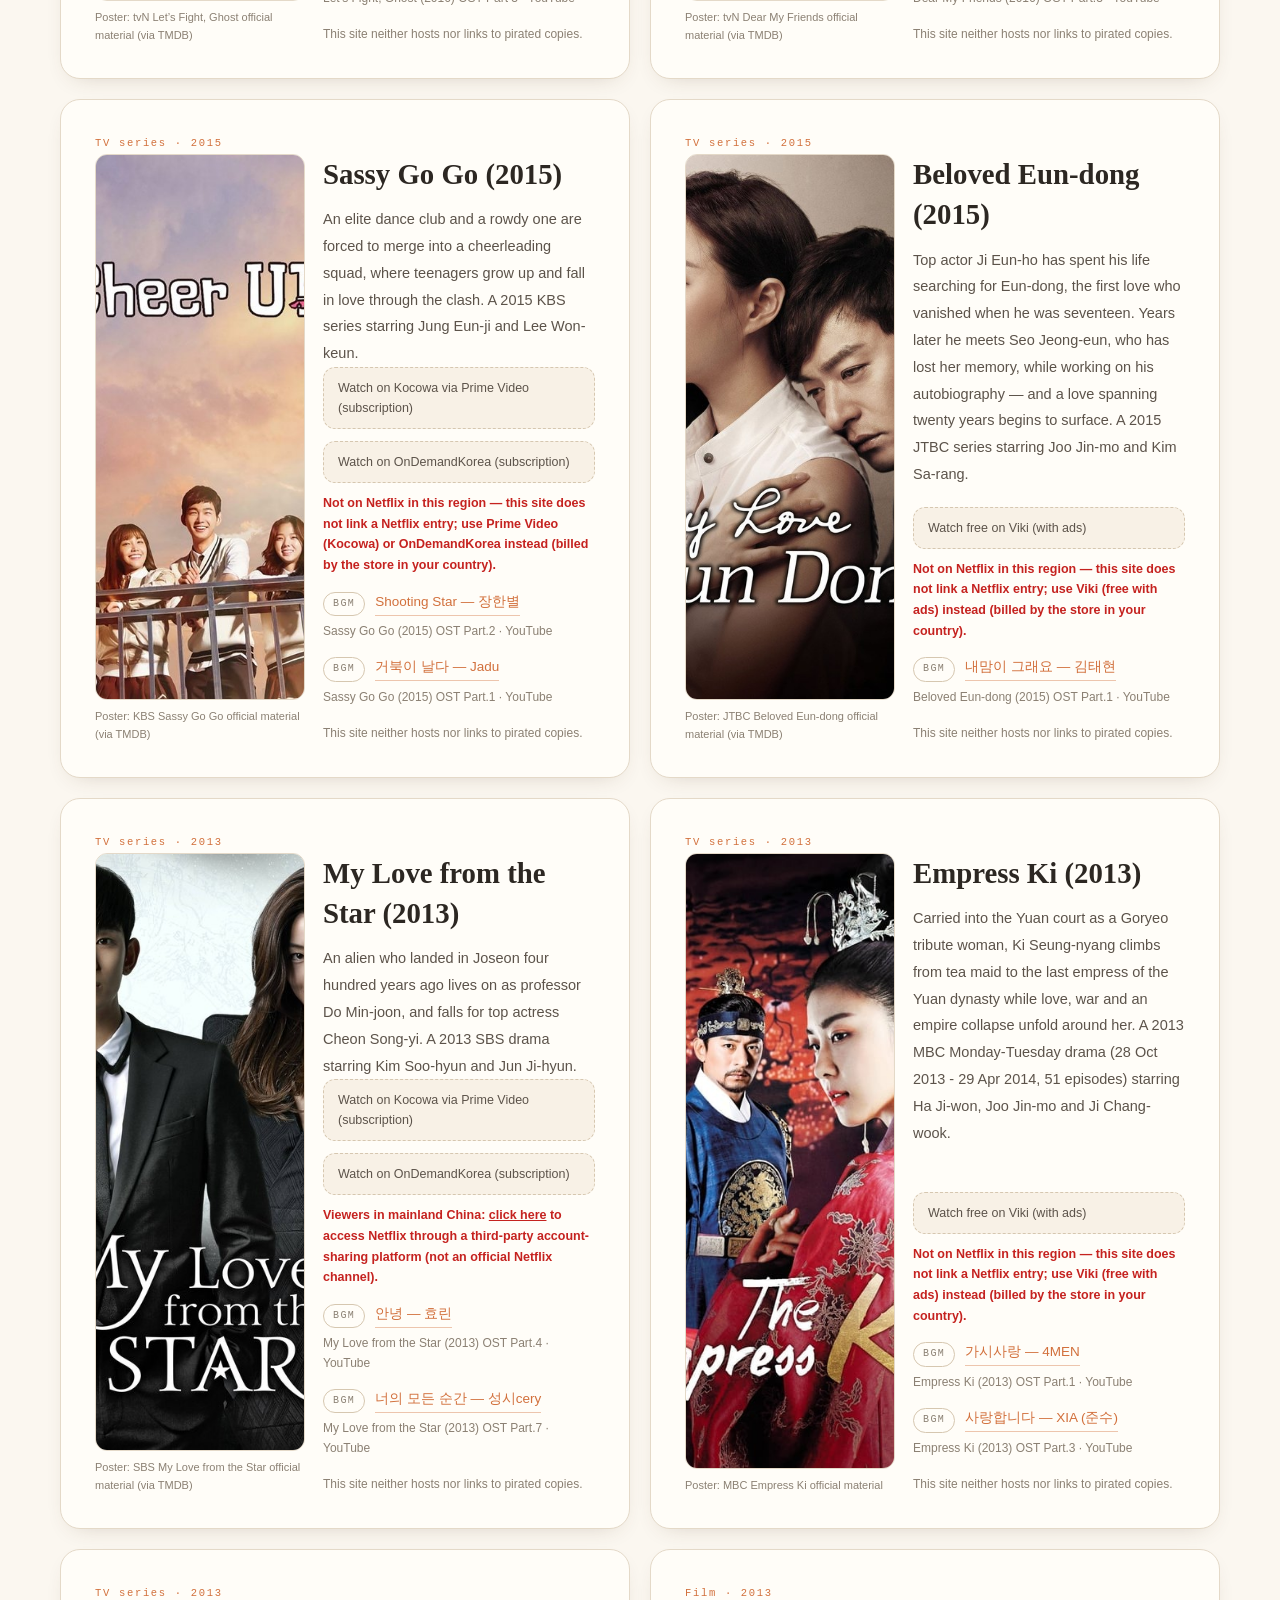
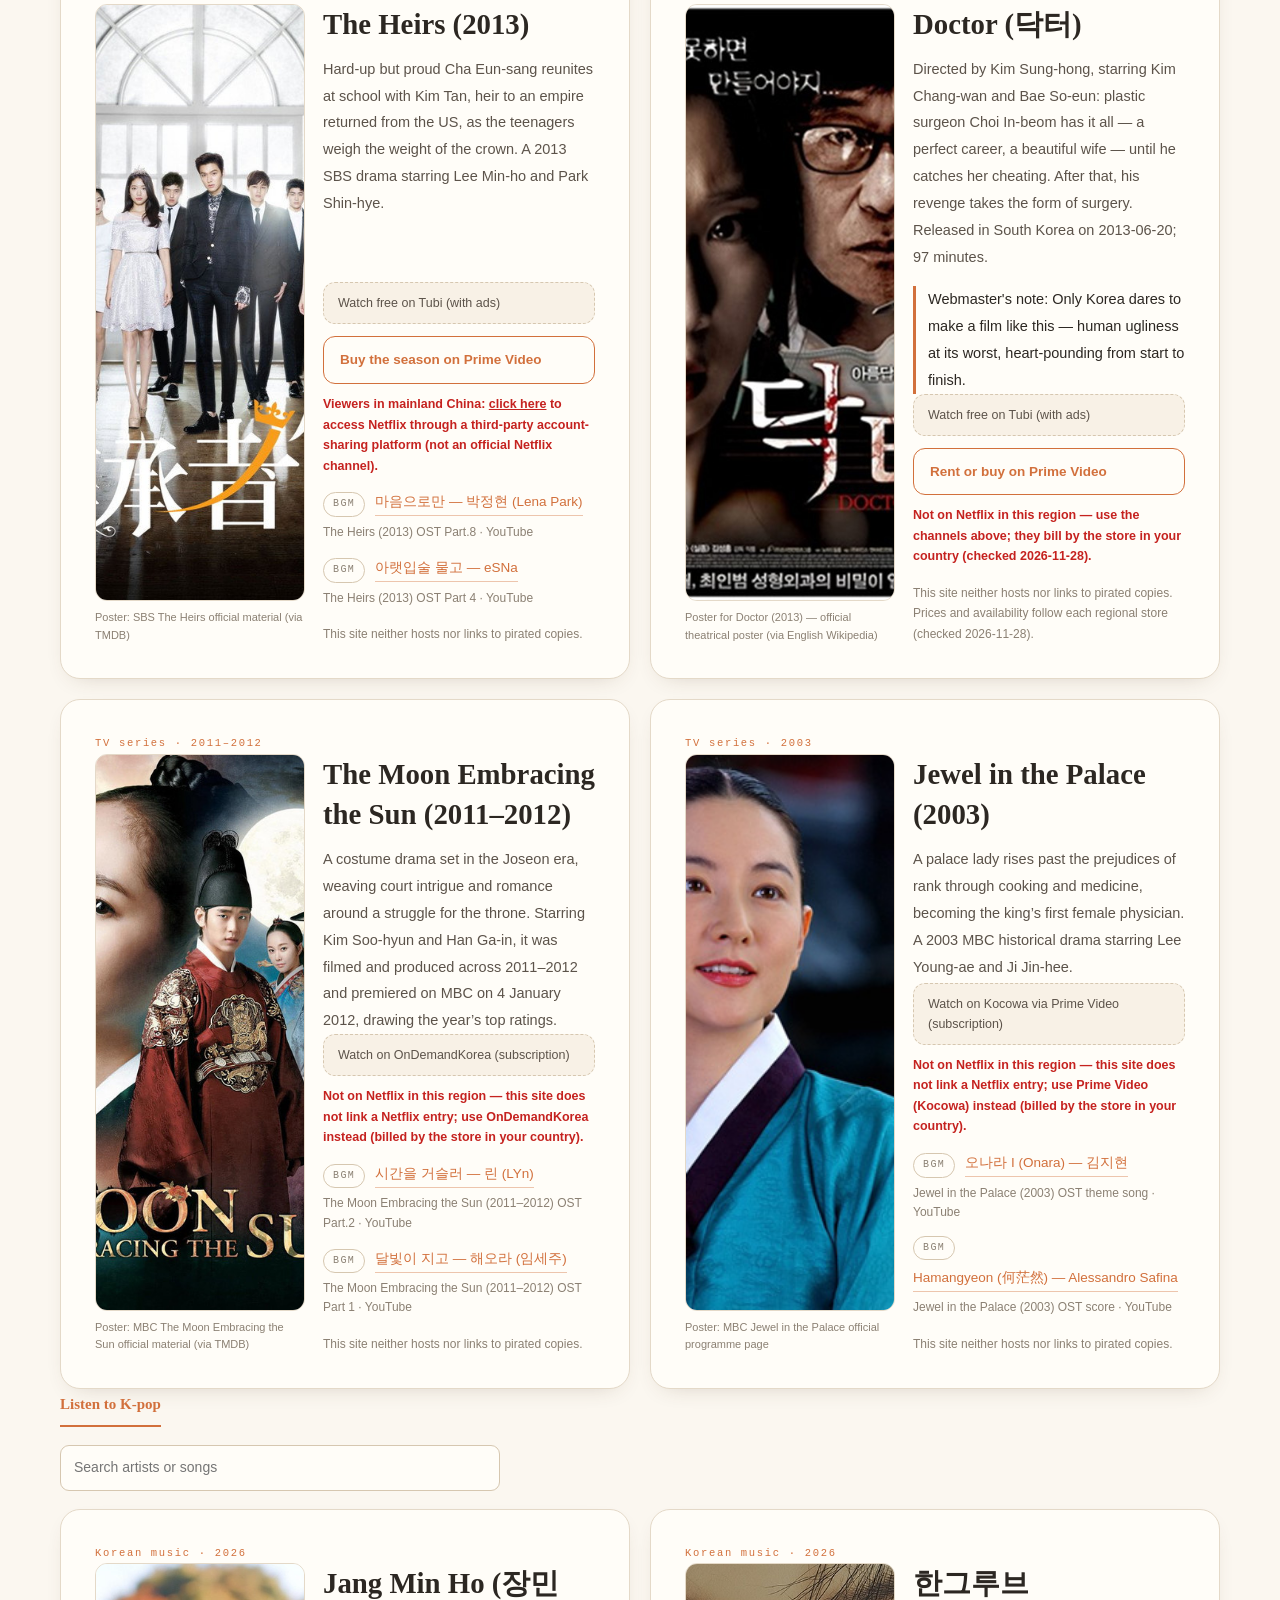
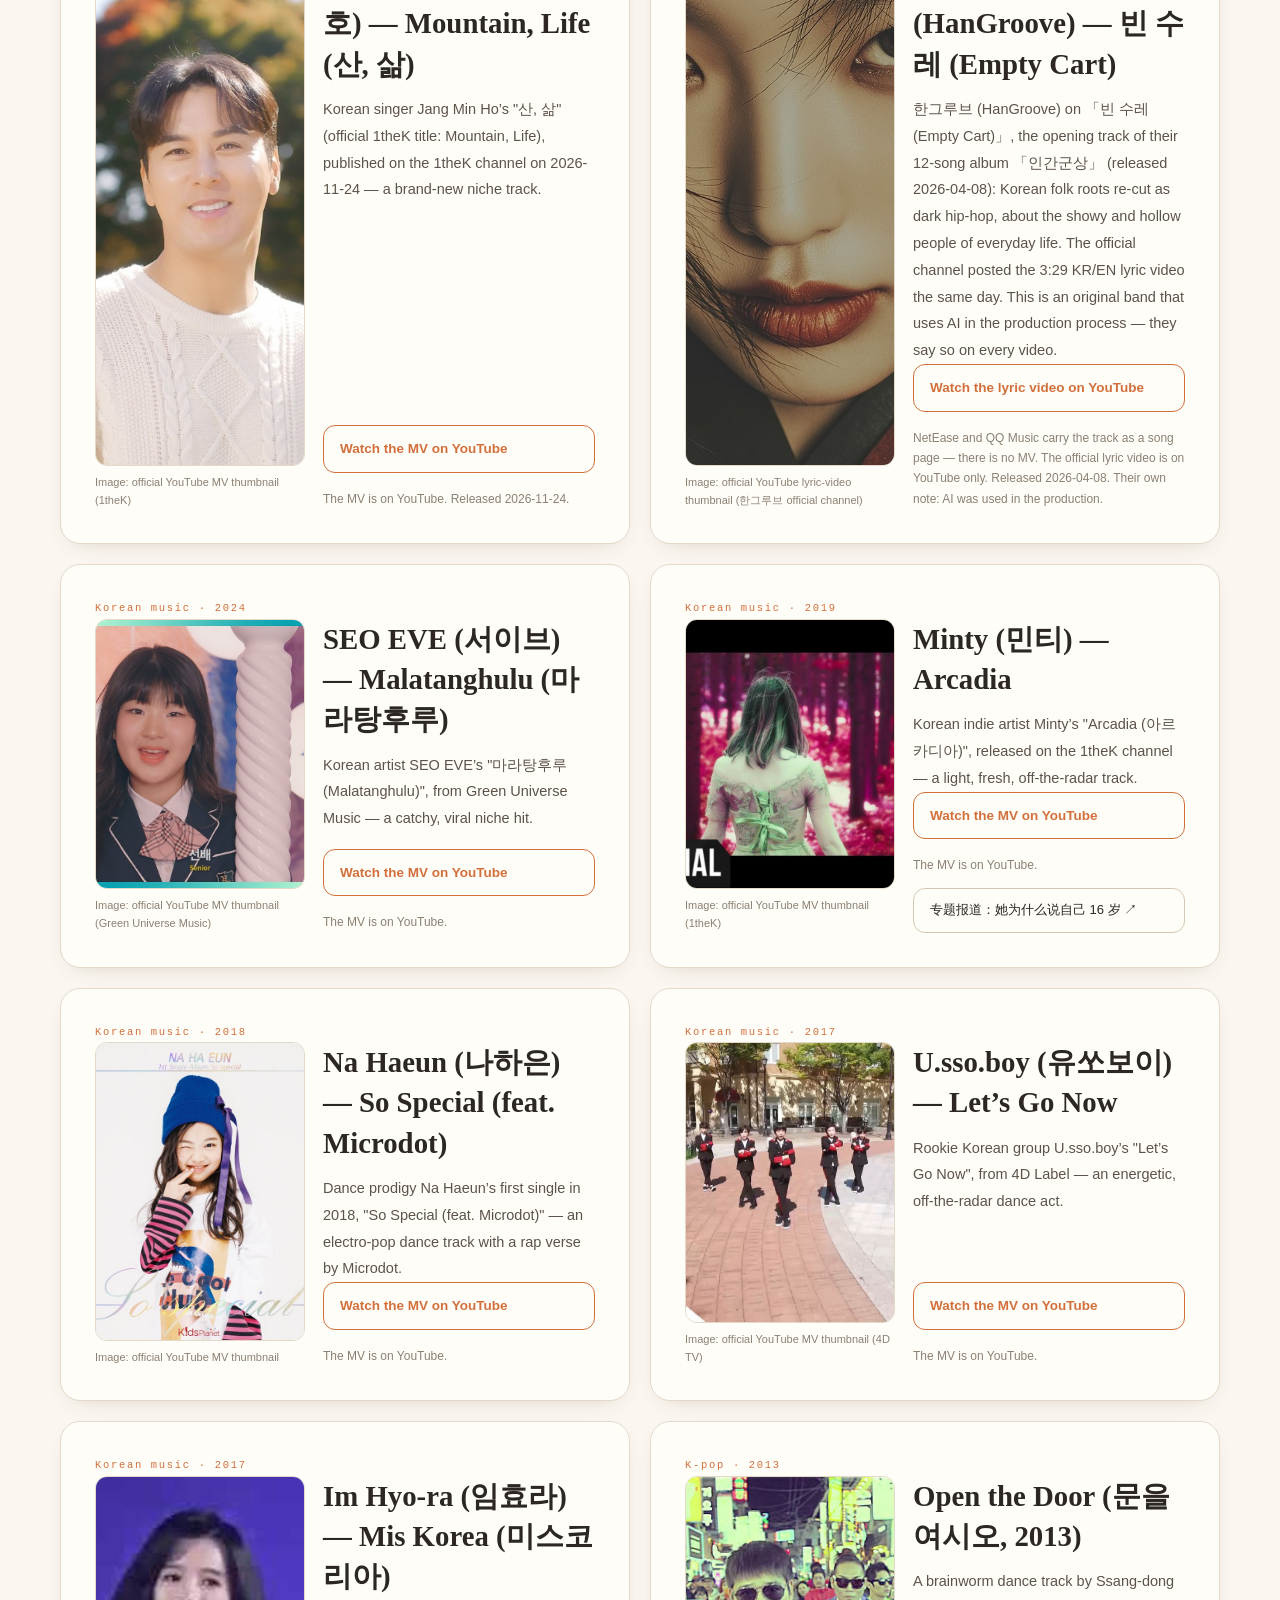
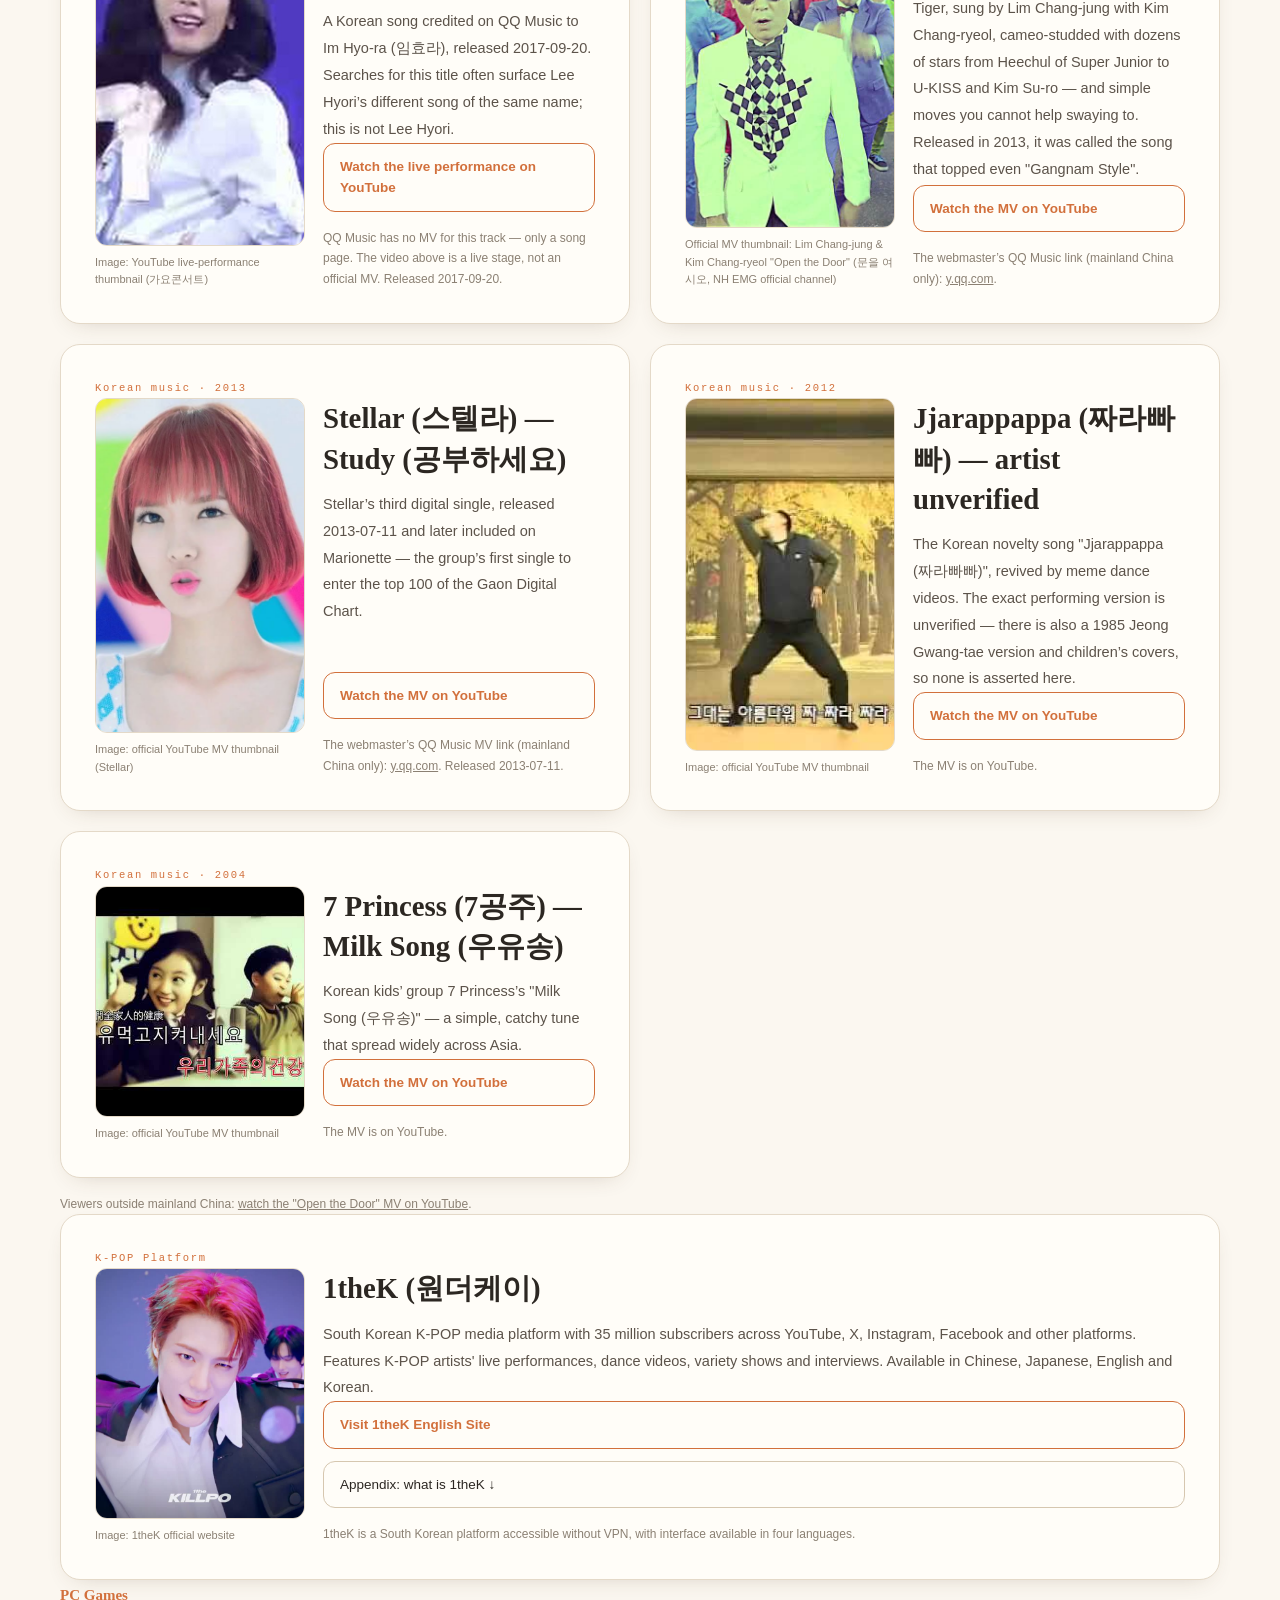
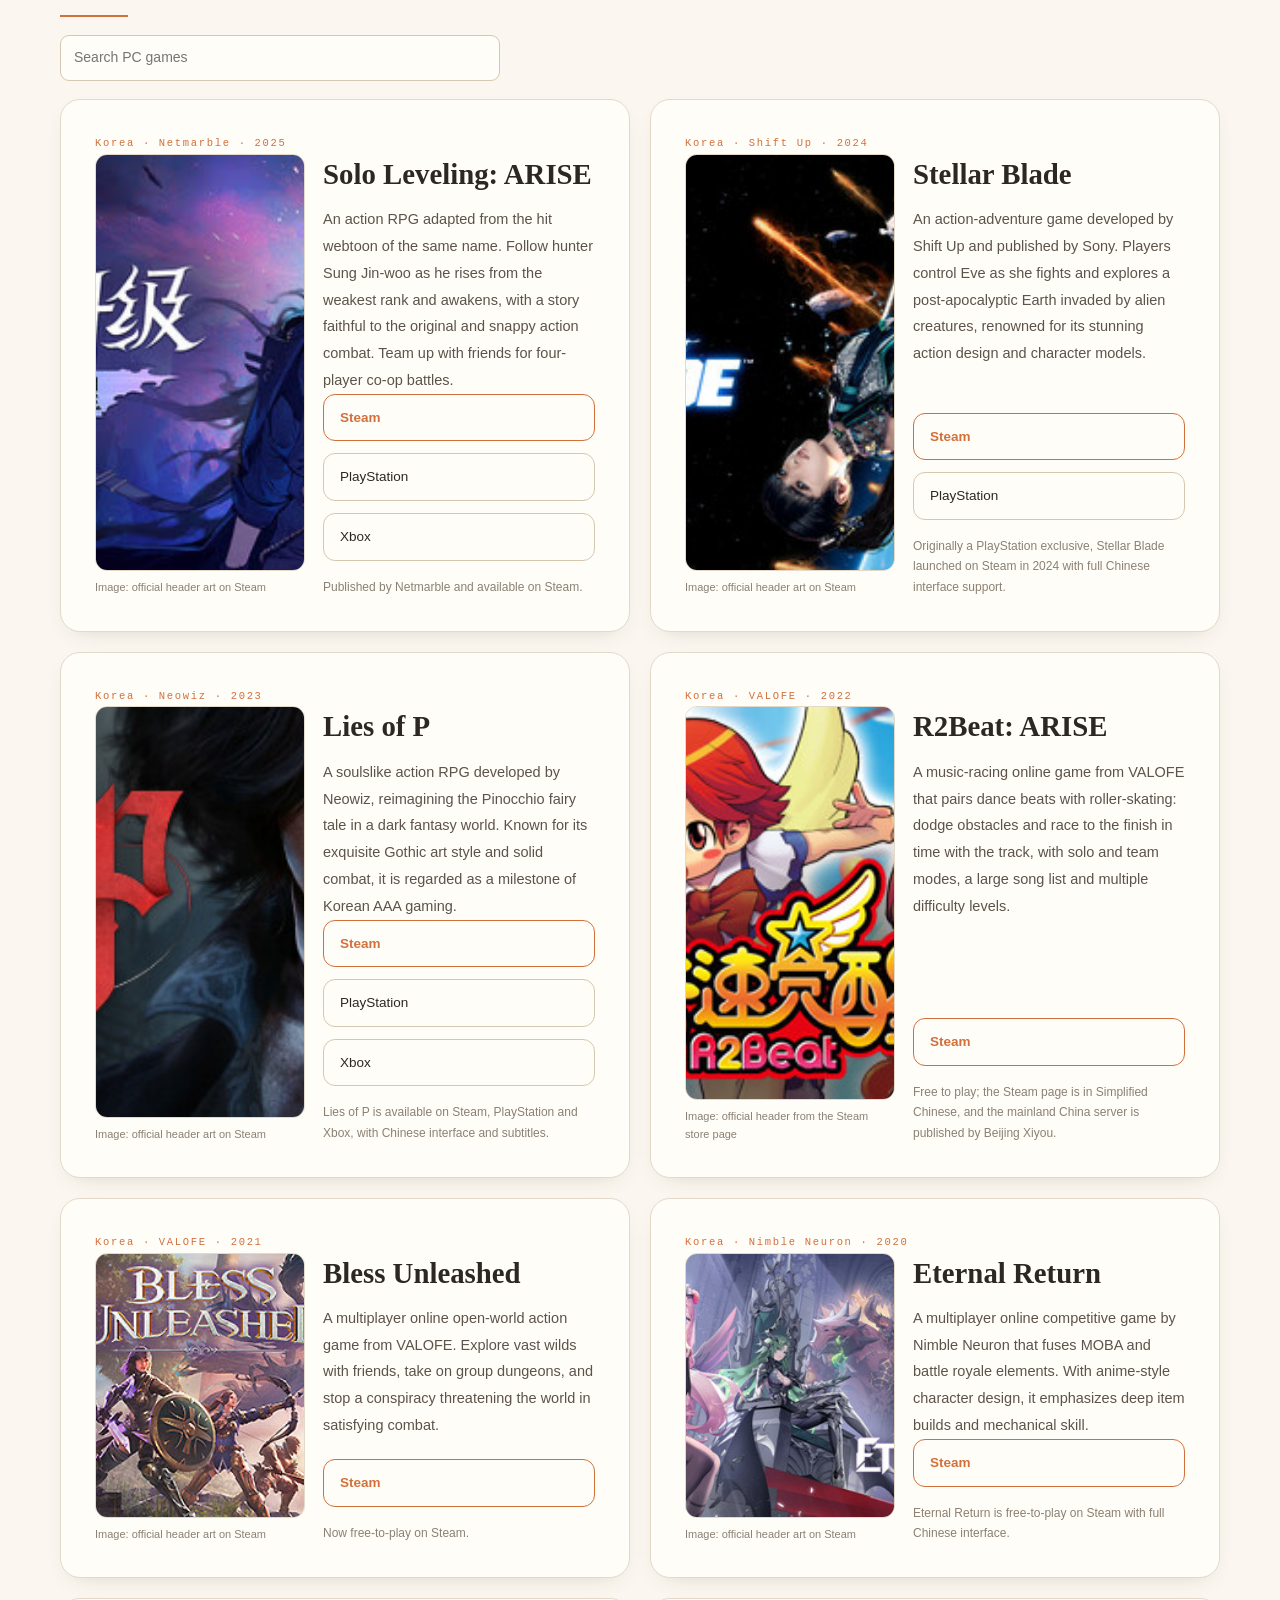
==== commit 8e44f990: "fix(picks): 한그루브 卡补注 AI 参与制作（四语简介+注释齐写，并加校验断言）" ====
--- a/en/index.html
+++ b/en/index.html
@@ -744,9 +744,9 @@
             </figure>
             <div class="pick-poster-body">
               <h3 class="pick-title" data-i18n="picks.hangroove.title">한그루브 (HanGroove) — 빈 수레 (Empty Cart)</h3>
-              <p class="pick-desc" data-i18n="picks.hangroove.desc">한그루브 (HanGroove) on 「빈 수레 (Empty Cart)」, the opening track of their 12-song album 「인간군상」 (released 2026-04-08): Korean folk roots re-cut as dark hip-hop, about the showy and hollow people of everyday life. The official channel posted the 3:29 KR/EN lyric video the same day.</p>
+              <p class="pick-desc" data-i18n="picks.hangroove.desc">한그루브 (HanGroove) on 「빈 수레 (Empty Cart)」, the opening track of their 12-song album 「인간군상」 (released 2026-04-08): Korean folk roots re-cut as dark hip-hop, about the showy and hollow people of everyday life. The official channel posted the 3:29 KR/EN lyric video the same day. This is an original band that uses AI in the production process — they say so on every video.</p>
               <div class="pick-actions" data-i18n="picks.hangroove.actions"><a class="pick-link pick-link-featured" href="https://youtu.be/VWzL61kyuF0" target="_blank" rel="noopener noreferrer">Watch the lyric video on YouTube</a></div>
-              <p class="pick-note" data-i18n="picks.hangroove.note">NetEase and QQ Music carry the track as a song page — there is no MV. The official lyric video is on YouTube only. Released 2026-04-08.</p>
+              <p class="pick-note" data-i18n="picks.hangroove.note">NetEase and QQ Music carry the track as a song page — there is no MV. The official lyric video is on YouTube only. Released 2026-04-08. Their own note: AI was used in the production.</p>
             </div>
           </div>
         </article>
